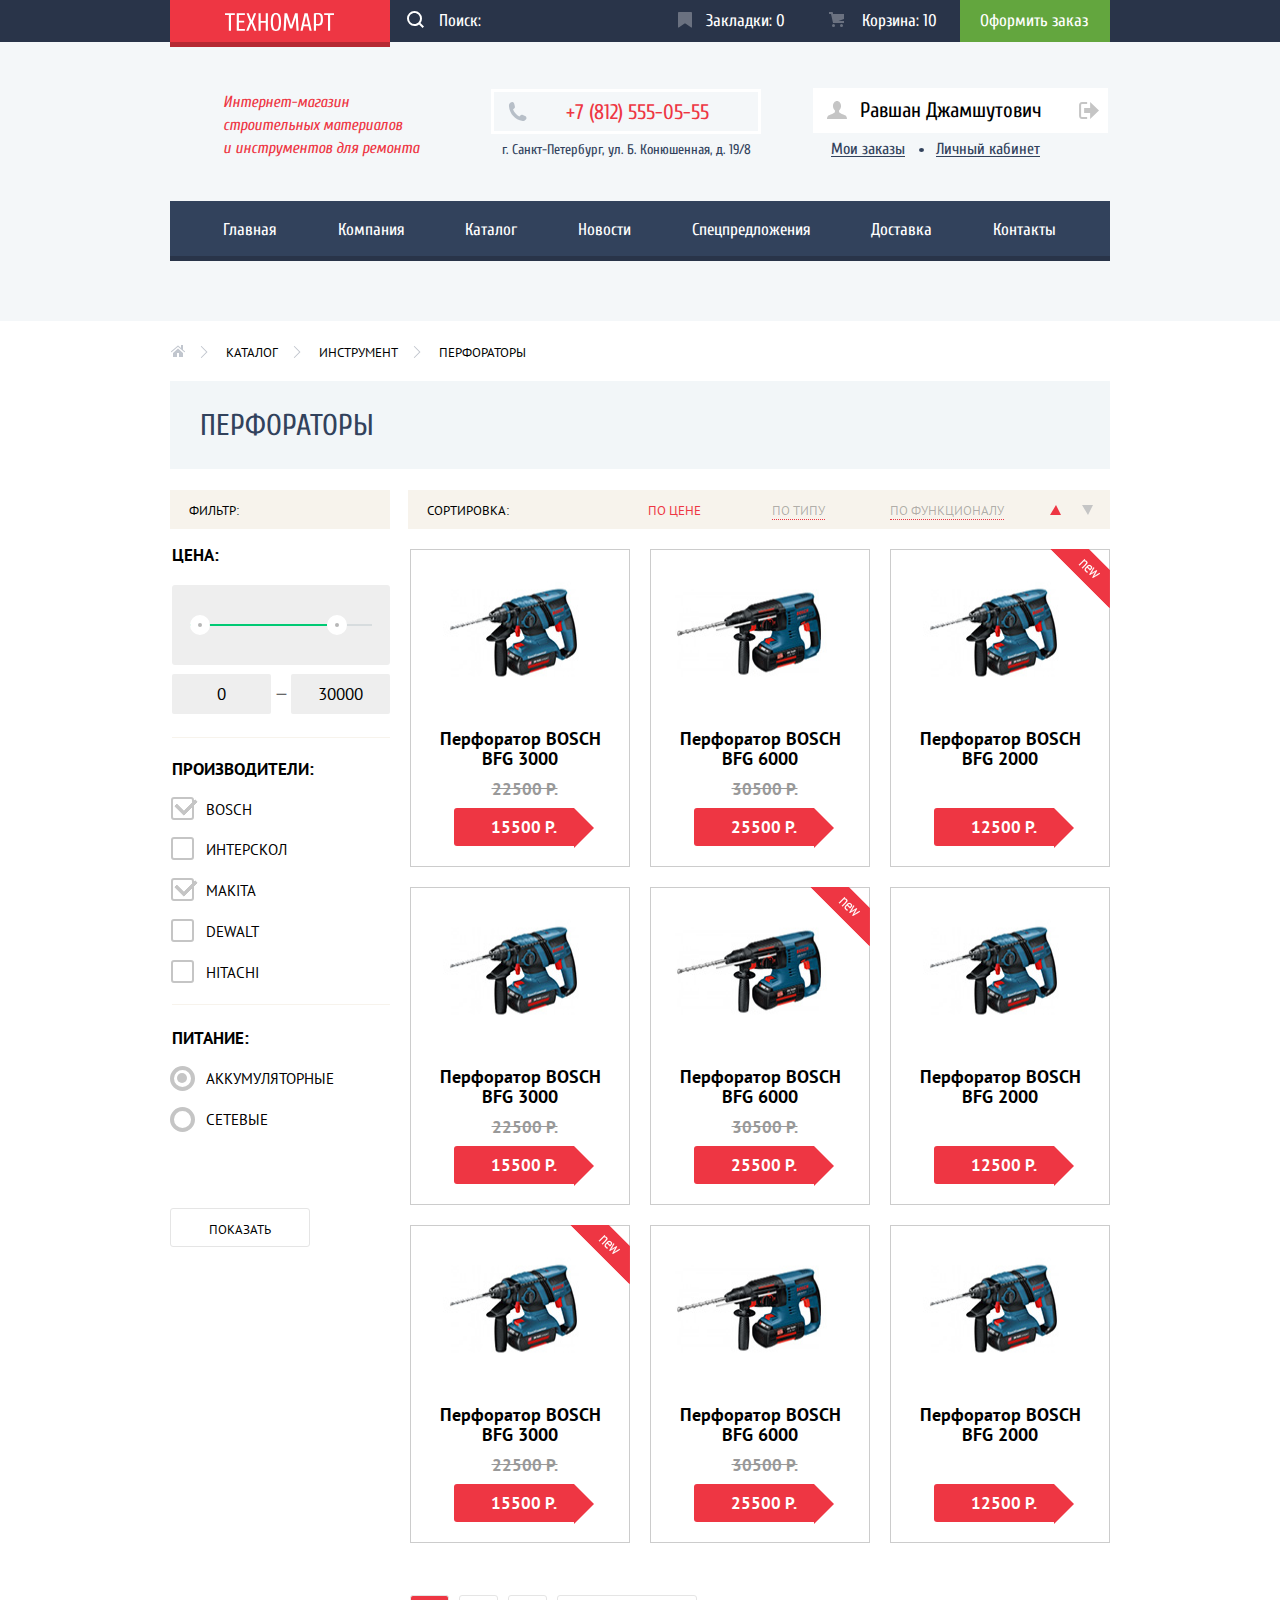
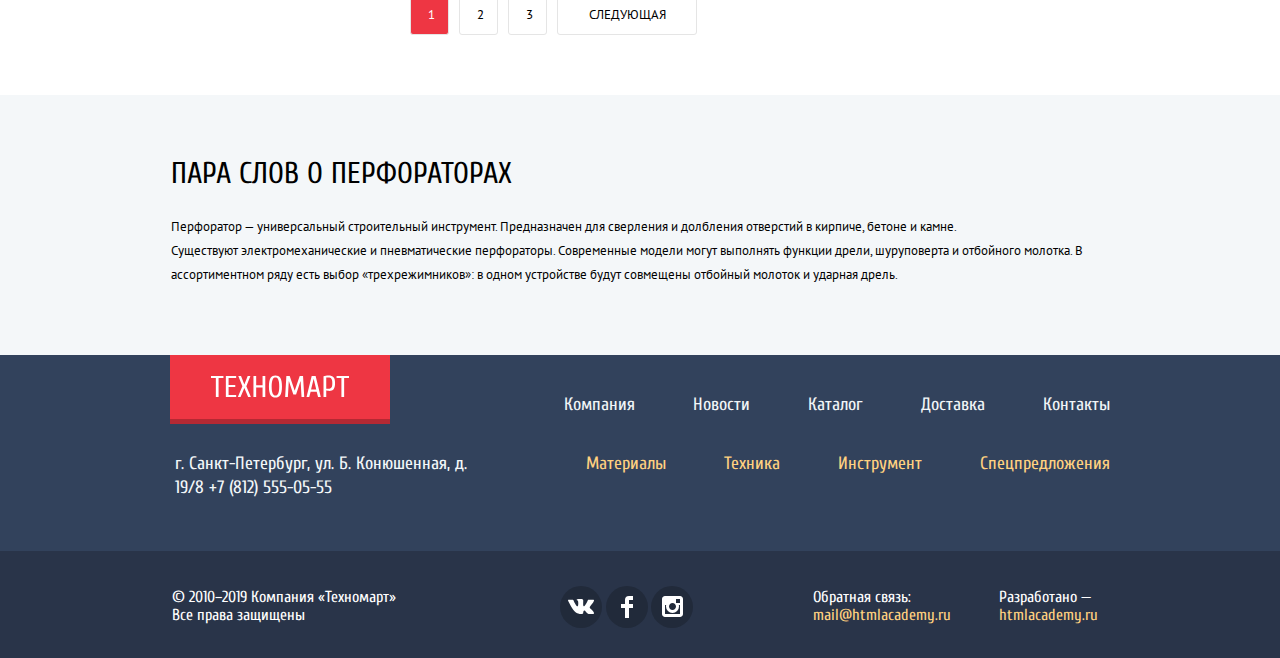
==== catalog.html @ 4feb2966 "завершает стилизацию страниц" ====
<!DOCTYPE html>
<html lang="ru">
  <head>
    <meta charset="utf-8">
    <title>HTML Academy: Техномарт</title>
    <link href="https://fonts.googleapis.com/css?family=Cuprum:400,400i,700|PT+Sans:400,700&display=swap&subset=cyrillic" rel="stylesheet">
    <link rel="stylesheet" href="css/normalize.css">
    <link rel="stylesheet" href="css/style.css">
  </head>
  <body class="inner-page">
      <header class="main-header">

        <div class="navigation">
          <div class="main-with-logo">
            <div class="container">
              <a class="main-header-logo" href="index.html">
                <img src="img/logo-technomart.svg"
                  class="logo" width="109" height="18" alt="Логотип Интернет-магазина «Техномарт»">
              </a>

              <div class="main-user">
                <input class="main-search" type="text" name="search" placeholder="Поиск:">
                <a class="bookmarks" href="#">Закладки: <span>0</span></a>
                <a class="cart" href="#">Корзина: <span>10</span></a>
                <a class="order" href="#">Оформить заказ</a>
              </div>
            </div>
          </div>

          <div class="container">
            <div class="user-navigation">
              <h1 class="info">Интернет-магазин строительных материалов<br> и инструментов для ремонта</h1>

              <div class="contact-wapper">
                <p class="tel">+7 (812) 555-05-55</p>
                <p class="our-address">г. Санкт-Петербург, ул. Б. Конюшенная, д. 19/8</p>
              </div>

              <div class="navigation-contaner">
                <a class="name-user" href="#">Равшан Джамшутович</a>
                <a class="login-out" href="#"><span class="visually-hidden">Выход</span></a>
                <ul class="inner-user-navigation">
                  <li><a class="my-orders-link" href="#">Мои заказы</a></li>
                  <li><a class="personal-data-link" href="#">Личный кабинет</a></li>
                </ul>
              </div>
            </div>
          </div>

          <div class="container">
            <nav class="main-navigation">
              <ul class="site-navigation">
                <li><a href="index.html">Главная</a></li>
                <li><a href="#">Компания</a></li>
                <li><a href="catalog.html">Каталог</a></li>
                <li><a href="#">Новости</a></li>
                <li><a href="#">Спецпредложения</a></li>
                <li><a href="#">Доставка</a></li>
                <li><a href="#">Контакты</a></li>
              </ul>
            </nav>
          </div>
        </div>

      </header>

      <main class="inner-main-container">

        <div class="container">
          <ul class="breadcrumbs">
            <li>
              <a href="index.html">
                <span class="visually-hidden">Главная</span>
                <svg xmlns="http://www.w3.org/2000/svg" width="15" height="12" viewBox="0 0 15 12">
                  <g fill="#C1C6CE">
                      <path d="M3 8v4h4V8h2v4h4V8L8 3.516z"/>
                      <path d="M14.831 6.365L13 4.751V0h-2v2.987L8.332.635c-.02-.017-.043-.023-.064-.037a.465.465 0 0 0-.08-.047.551.551 0 0 0-.095-.024C8.062.521 8.032.515 8 .515c-.031 0-.061.006-.092.012a.46.46 0 0 0-.095.025c-.028.011-.053.029-.08.046-.021.014-.045.02-.064.037l-6.498 5.73a.501.501 0 0 0 .33.875.497.497 0 0 0 .331-.125L8 1.677l6.169 5.438a.501.501 0 0 0 .662-.75z"/>
                  </g>
                </svg>
              </a>
            </li>
            <li><a href="catalog.html">Каталог</a></li>
            <li><a href="#">Инструмент</a></li>
            <li class="punchers">Перфораторы</li>
          </ul>
        </div>

        <div class="container">
          <div class="title-wapper">
            <h2 class="popular-title">Перфораторы</h2>
          </div>
        </div>

        <div class="container">
          <div class="headline">
            <div class="headline-filter">
              <p>Фильтр:</p>
            </div>
            <div class="headline-sort">
              <p>Сортировка:</p>
              <ul class="sort-list">
                <li><a class="sort-list--link link--active" href="#">По цене</a></li>
                <li><a class="sort-list--link" href="#">По типу</a></li>
                <li><a class="sort-list--link" href="#">По функционалу</a></li>
                <li>
                  <a class="arrow" href="#">
                    <span class="visually-hidden">min</span>
                    <svg width='11' height='10' fill="#ee3643">
                      <polygon points="0,10 6,0 11,10" />
                    </svg>
                  </a>
                </li>
                <li>
                  <a class="arrow" href="#">
                    <span class="visually-hidden">max</span>
                    <svg width='11' height='10' fill="#c5c5c5">
                        <polygon points="11,0 6,10 0,0" />
                    </svg>
                  </a>
                </li>
              </ul>
            </div>
          </div>
        </div>

        <div class="container">

          <div class="catalog-columns">
            <section class="filters">
              <h2 class="visually-hidden">Фильтр товаров</h2>

              <form class="filter" method="get" action="http://echo.htmlacademy.ru">

                <fieldset>
                  <legend>Цена:</legend>

                    <div class="filter-range-wrapper">
                      <div class="filter-range">
                        <div class="filter-range-scale">
                          <div class="filter-range-bar"></div>
                        </div>
                        <button class="filter-range-handle min"></button>
                        <button class="filter-range-handle max"></button>
                      </div>
                    </div>

                    <div class="filter-interval">
                      <input type="text" name="min-interval" value="0">
                      <span>—</span>
                      <input type="text" name="max-interval" value="30000">
                    </div>

                </fieldset>

                <fieldset class="filter-brands">
                  <legend>Производители:</legend>
                  <ul>
                    <li class="filter-option">
                      <input class="visually-hidden filter-input filter-input-checkbox"
                     type="checkbox" name="producedBy" value="bosch" id="filter-bosh" checked>
                    <label for="filter-bosh">Bosch</label>
                  </li>
                  <li class="filter-option">
                    <input class="visually-hidden filter-input filter-input-checkbox"
                     type="checkbox" name="interskol" id="filter-interskol">
                    <label for="filter-interskol">Интерскол</label>
                  </li>
                  <li class="filter-option">
                    <input class="visually-hidden filter-input filter-input-checkbox"
                     type="checkbox" name="producedBy" value="makita" id="filter-makita" checked>
                    <label for="filter-makita">Makita</label>
                  </li>
                  <li class="filter-option">
                    <input class="visually-hidden filter-input filter-input-checkbox"
                     type="checkbox" name="producedBy" value="dewalt" id="filter-dewalt">
                    <label for="filter-dewalt">Dewalt</label>
                  </li>
                  <li class="filter-option">
                    <input class="visually-hidden filter-input filter-input-checkbox"
                     type="checkbox" name="producedBy" value="hitachi" id="filter-hitachi">
                    <label for="filter-hitachi">Hitachi</label>
                  </li>
                </ul>
              </fieldset>
              <fieldset class="filter-power">
                <legend>Питание:</legend>
                <ul>
                  <li class="filter-option">
                    <input class="visually-hidden filter-input filter-input-radio"
                     type="radio" name="product-group" value="battery" id="filter-battery" checked>
                    <label for="filter-battery">Аккумуляторные</label>
                  </li>
                  <li class="filter-option">
                    <input class="visually-hidden filter-input filter-input-radio"
                     type="radio" name="product-group" value="network" id="filter-network">
                    <label for="filter-network">Сетевые</label>
                  </li>
                </ul>
              </fieldset>
              <button type="submit" class="filter-button button">Показать</button>
            </form>
          </section>

          <section class="catalog">
            <h2 class="visually-hidden">Список перфораторов</h2>

            <div class="catalog-items">
              <div class="catalog-item">
                <div class="actions">
                  <a href="#" class="buy">Купить</a>
                  <a href="#" class="bookmark">В закладки</a>
                </div>
                <div class="image">
                  <img width="218" height="168" src="img/drill-2.jpg" alt="Перфоратор Bosch bfg 3000">
                </div>
                <div class="title">Перфоратор BOSCH BFG 3000</div>
                <div class="discount">22500 Р.</div>
                <div class="price">15500 Р.</div>
              </div>

              <div class="catalog-item">
                <div class="actions">
                  <a href="#" class="buy">Купить</a>
                  <a href="#" class="bookmark">В закладки</a>
                </div>
                <div class="image"><img width="218" height="168" src="img/drill-4.jpg" alt="Перфоратор Bosch bfg 6000"></div>
                <div class="title">Перфоратор BOSCH BFG 6000</div>
                <div class="discount">30500 Р.</div>
                <div class="price">25500 Р.</div>
              </div>

              <div class="catalog-item">
                <div class="flag flag-new">новинка</div>
                <div class="actions">
                  <a href="#" class="buy">Купить</a>
                  <a href="#" class="bookmark">В закладки</a>
                </div>
                <div class="image"><img width="218" height="168" src="img/drill-2.jpg" alt="Перфоратор Bosch bfg 2000"></div>
                <div class="title">Перфоратор BOSCH BFG 2000</div>
                <div class="discount"></div>
                <div class="price">12500 Р.</div>
              </div>

              <div class="catalog-item">
                <div class="actions">
                  <a href="#" class="buy">Купить</a>
                  <a href="#" class="bookmark">В закладки</a>
                </div>
                <div class="image">
                  <img width="218" height="168" src="img/drill-2.jpg" alt="Перфоратор Bosch bfg 3000">
                </div>
                <div class="title">Перфоратор BOSCH BFG 3000</div>
                <div class="discount">22500 Р.</div>
                <div class="price">15500 Р.</div>
              </div>

              <div class="catalog-item">
                <div class="flag flag-new">новинка</div>
                <div class="actions">
                  <a href="#" class="buy">Купить</a>
                  <a href="#" class="bookmark">В закладки</a>
                </div>
                <div class="image"><img width="218" height="168" src="img/drill-4.jpg" alt="Перфоратор Bosch bfg 6000"></div>
                <div class="title">Перфоратор BOSCH BFG 6000</div>
                <div class="discount">30500 Р.</div>
                <div class="price">25500 Р.</div>
              </div>

              <div class="catalog-item">
                <div class="actions">
                  <a href="#" class="buy">Купить</a>
                  <a href="#" class="bookmark">В закладки</a>
                </div>
                <div class="image"><img width="218" height="168" src="img/drill-2.jpg" alt="Перфоратор Bosch bfg 2000"></div>
                <div class="title">Перфоратор BOSCH BFG 2000</div>
                <div class="discount"></div>
                <div class="price">12500 Р.</div>
              </div>

              <div class="catalog-item">
                <div class="flag flag-new">новинка</div>
                <div class="actions">
                  <a href="#" class="buy">Купить</a>
                  <a href="#" class="bookmark">В закладки</a>
                </div>
                <div class="image">
                  <img width="218" height="168" src="img/drill-2.jpg" alt="Перфоратор Bosch bfg 3000">
                </div>
                <div class="title">Перфоратор BOSCH BFG 3000</div>
                <div class="discount">22500 Р.</div>
                <div class="price">15500 Р.</div>
              </div>

              <div class="catalog-item">
                <div class="actions">
                  <a href="#" class="buy">Купить</a>
                  <a href="#" class="bookmark">В закладки</a>
                </div>
                <div class="image"><img width="218" height="168" src="img/drill-4.jpg" alt="Перфоратор Bosch bfg 6000"></div>
                <div class="title">Перфоратор BOSCH BFG 6000</div>
                <div class="discount">30500 Р.</div>
                <div class="price">25500 Р.</div>
              </div>

              <div class="catalog-item">
                <div class="actions">
                  <a href="#" class="buy">Купить</a>
                  <a href="#" class="bookmark">В закладки</a>
                </div>
                <div class="image"><img width="218" height="168" src="img/drill-2.jpg" alt="Перфоратор Bosch bfg 2000"></div>
                <div class="title">Перфоратор BOSCH BFG 2000</div>
                <div class="discount"></div>
                <div class="price">12500 Р.</div>
              </div>
            </div>

            <ul class="pagination-list">
              <li class="pagination-item pagination-item-current"><a>1</a></li>
              <li class="pagination-item"><a href="#">2</a></li>
              <li class="pagination-item"><a href="#">3</a></li>
              <li class="pagination-item"><a href="#">Следующая</a></li>
            </ul>

          </section>
          </div>
        </div>

        <div class="tools-info">
          <div class="container">
            <h2 class="tools-title">Пара слов о перфораторах</h2>
            <p class="tools-content">Перфоратор — универсальный строительный инструмент. Предназначен для сверления и долбления отверстий в кирпиче, бетоне и камне.<br>
              Существуют электромеханические и пневматические перфораторы. Современные модели могут выполнять функции дрели, шуруповерта и отбойного молотка. В ассортиментном ряду есть выбор «трехрежимников»: в одном устройстве будут совмещены отбойный молоток и ударная дрель.</p>
          </div>
        </div>

      </main>

      <footer class="main-footer">

        <div class="footer-container">
          <div class="container">
            <div class="footer-items">
              <div class="footer-main-with-logo">
                <a class="main-footer-logo" href="index.html">
                  <img src="img/logo-technomart.svg" width="138" height="23" alt="Логотип Интернет-магазина «Техномарт»">
                </a>

                <ul class="footer-navigation" >
                  <li><a href="#">Компания</a></li>
                  <li><a href="#">Новости</a></li>
                  <li><a href="catalog.html">Каталог</a></li>
                  <li><a href="#">Доставка</a></li>
                  <li><a href="#">Контакты</a></li>
                </ul>
              </div>
              <div class="footer-item-container">
                <p class="footer-contacts">г. Санкт-Петербург, ул. Б. Конюшенная, д. 19/8 +7 (812) 555-05-55</p>

                <ul class="footer-navigation-addition">
                  <li><a href="#">Материалы</a></li>
                  <li><a href="#">Техника</a></li>
                  <li><a href="#">Инструмент</a></li>
                  <li><a href="#">Спецпредложения</a></li>
                </ul>
              </div>
            </div>
          </div>
        </div>

          <div class="main-social">
            <div class="container">
              <div class="footer-social">
                <p class="footer-social-info">© 2010–2019 Компания «Техномарт»
                    Все права защищены</p>
                <ul class="footer-social-items">
                  <li>
                    <a class="social-btn" href="https://vk.com/htmlacademy">
                      <span class="visually-hidden">Вконтакте</span>
                      <svg xmlns="http://www.w3.org/2000/svg" width="26" height="15" viewBox="0 0 26 15"><path fill="#FFF" d="M16.138 11.51c.956-.309 2.18 2.04 3.483 2.939.978.681 1.727.534 1.727.534l3.473-.05s1.815-.112.957-1.554c-.071-.12-.503-1.069-2.585-3.022-2.177-2.043-1.882-1.712.739-5.244 1.597-2.153 2.236-3.468 2.036-4.028-.192-.539-1.365-.399-1.365-.399L20.69.713c-.381.001-.704.119-.851.515-.003.004-.621 1.666-1.445 3.079-1.741 2.989-2.436 3.148-2.724 2.961-.661-.433-.494-1.737-.494-2.664 0-2.897.432-4.105-.846-4.417-.427-.104-.739-.172-1.828-.182-1.392-.021-2.574 0-3.244.329-.445.223-.786.712-.579.74.26.035.843.16 1.155.586.401.552.389 1.789.389 1.789s.229 3.411-.54 3.834c-.528.29-1.25-.302-2.803-3.016-.793-1.388-1.392-2.922-1.392-2.922s-.116-.285-.326-.441c-.25-.185-.6-.244-.6-.244L.848.684S.29.7.085.946c-.182.218-.015.668-.015.668s2.909 6.881 6.203 10.347c3.02 3.182 6.452 2.971 6.452 2.971h1.555s.469-.054.709-.312c.224-.24.214-.691.214-.691s-.031-2.109.935-2.419z"/></svg>
                    </a>
                  </li>
                  <li>
                    <a class="social-btn" href="https://facebook.com/htmlacademy">
                      <span class="visually-hidden">Фейсбук</span>
                      <svg xmlns="http://www.w3.org/2000/svg" width="12" height="22" viewBox="0 0 12 22"><path fill="#FFF" d="M12 4V0H8a4 4 0 0 0-4 4v4H0v4h4v10h4V12h4V8H8V4h4z"/></svg>
                    </a>
                  </li>
                  <li>
                    <a  class="social-btn" href="https://instagram.com/htmlacademy">
                      <span class="visually-hidden">Инстаграм</span>
                      <svg xmlns="http://www.w3.org/2000/svg" width="21" height="21" viewBox="0 0 21 21"><path fill="#FFF" d="M18 0H3C1.35 0 0 1.35 0 3v15c0 1.65 1.35 3 3 3h15c1.65 0 3-1.35 3-3V3c0-1.65-1.35-3-3-3zm-7.5 7c1.93 0 3.5 1.57 3.5 3.5S12.43 14 10.5 14 7 12.43 7 10.5 8.57 7 10.5 7zM18 18H3V9h1.181A6.504 6.504 0 0 0 4 10.5a6.5 6.5 0 1 0 13 0 6.45 6.45 0 0 0-.181-1.5H18v9zm0-11h-4V3h4v4z"/></svg>
                    </a>
                  </li>
                </ul>

              <div class="footer-copyright">
                <div class="copyright-colums">
                  <p>Обратная связь:</p>
                  <a class="button-social" href="mail@htmlacademy.ru">mail@htmlacademy.ru</a>
                </div>
                <div class="copyright-colums">
                  <p>Разработано —</p>
                  <a class="button-social" href="https://htmlacademy.ru">htmlacademy.ru</a>
                </div>
              </div>
            </div>
          </div>
        </div>
    </footer>

     <!--Модальное окно добавления товара в корзину-->
     <section class="modal-cart-form">
        <p class="modal-cart-text">Товар добавлен в корзину!</p>
        <a class="button-cart-left button" href="#">Оформить заказ</a>
        <a class="button-cart-right button" href="#">Продолжить покупку</a>
        <button class="modal-close" type="button">Закрыть</button>
      </section>
        <!--X-->
  </body>
</html>
---- css/style.css ----
body {
    margin: 0;
    padding: 0;

    font-family: "PT Sans", Arial, sans-serif;
    font-size: 13px;
    line-height: 24px;

    color: #000000;
  }

a {
    text-decoration: none;
  }

.visually-hidden {
  position: absolute;
  width: 1px;
  height: 1px;
  clip: rect(0, 0, 0, 0);
}

.main-header-logo {
  width: 220px;
  position: absolute;
  background-color: #ee3643;
  box-shadow: inset 0px -5px 0 0 rgba(0, 0, 0, 0.24);
}

.logo {
  object-fit: contain;
  padding-top: 13px;
  padding-bottom: 12px;
  padding-left: 55px;
  padding-right: 56px;

}

.main-header-logo:hover,
.main-header-logo:focus {
    background-color: #ca2c37;
}

.main-header-logo:active {
    background-color: #ba2732;

}


.button {
  display: block;
    font-size: 14px;
    font-weight: normal;
    line-height: 1.29;

    text-align: center;
    color: #ffffff;
    text-transform: uppercase;
    text-decoration: none;

    background-color: #ee3643;
    border-radius: 3px;
    border: none;
  }

.button:hover,
.button:focus {
    background-color: #ca2c37;
  }

.button:active {
  background-color: #ba2732;
  }

.main-header {
    background-color: #f4f7f9;
}

.main-navigation {

    font-size: 17px;
    line-height: 17px;
    color: #ffffff;


  }

.main-user {
  position: relative;
  font-family: "Cuprum";
  font-size: 17px;
  line-height: 1.06;
  color: #ffffff;
  display: flex;
  margin-right: 0;
  margin-left: auto;


}

.site-navigation,
.user {
    list-style: none;
  }

.main-search {
    width: 270px;
    border: none;
    background-color: transparent;
    font-size: 17px;
    line-height: 1.06;
    padding: 0;
    background-image: url(../img/icon-search.svg);
    background-repeat: no-repeat;
    background-position: 16px 11px;
}

.main-search:hover,
.main-search:focus {
    background-color: #212a3a;
    background-image: url(../img/icon-search-hover.svg);
}

.main-search:active {
    background-color: #ffffff;
    background-image: url(../img/icon-search-active.svg);
}

.main-search::placeholder {
  padding: 11px 40px;
  padding-left: 48px;
  line-height: 1.06;
  color: #ffffff;
}

.main-search:active::placeholder {
  color: #000000;
}

.site-navigation a
 {
    font-family: "Cuprum";
    font-size: 17px;
    font-weight: normal;
    color: #ffffff;
    padding: 20px 30px;


  }

.main-user a {

    padding-top: 12px;
    padding-bottom: 12px;
    font-family: "Cuprum";
    font-size: 17px;
    font-weight: normal;
    line-height: 1.06;
    color: #ffffff;

}



.user a {
    color: #000000;
}

.site-navigation a:hover,
.site-navigation a:focus {

  background-color: #1d2739;
}

.user a:hover,
.user a:focus {
    color: #ee3643;

}

.user a:hover path,
.user a:focus path{
  fill: #32425C;
}

.user a:active {
    opacity: 0.3;
    color: #000000;
}

.user a:active path {
  fill: #000000;
}

.main-user a:hover,
.main-user a:focus {
   background-color: #212a3a;
   border: none;


}
.main-user a:active {
    background-color: #161d29;
    color: rgba(255, 255, 255, 0.6);
}

.site-navigation a:active,
.main-user a:active {
    color: rgba(255, 255, 255, 0.5);
    background-color: #1d2739;


}

.bookmarks {
  position: relative;
  padding-left: 45px;
  padding-right: 24px;
}

.bookmarks::before {
  content: url("../img/icon-bookmark.svg");
  position: absolute;
  opacity: 0.3;
  left: 17px;
}

.bookmarks:hover::before {
  opacity: 1;
}

.bookmarks:active::before {
  opacity: 0.6;
}


.cart {
    position: relative;
    padding-left: 53px;
    padding-right: 23px;
    padding-top: 10px;
    padding-bottom: 12px;
}

.cart::before {
  content: url("../img/cart-icon.svg");
  position: absolute;
  opacity: 0.3;
  left: 20px;
}

.cart:hover::before {
  opacity: 1;
}

.cart:active::before {
  opacity: 0.6;
}

.order {
    padding-left: 20px;
    padding-right: 22px;
    background-color: #63a63e;
    padding-top: 10px;
    padding-bottom: 12px;

}

a.order:hover,
a.order:focus {
    background-color: #5fbb2d;
}

a.order:active {
    background-color: #518534;
    opacity: 0.5;
}

.tel {
  position: relative;
  font-size: 21px;
  font-weight: normal;
  font-style: normal;
  font-stretch: normal;
  line-height: 1;
  letter-spacing: normal;

  color: #ee3643;
  border: solid 3px #ffffff;
  margin-top: 7px;
  margin-bottom: 0;

  padding: 10px 15px 8px 38px;

}

.tel::before {
  content: url("../img/icon-phone.svg");
  position: absolute;
  left: 14px;
}

.our-address {
  color: #32425c;
  margin-top: 4px;
  margin-bottom: 13px;
  font-size: 14px;
  font-weight: normal;
  font-style: normal;
  font-stretch: normal;
  line-height: 1.71;
  letter-spacing: normal;
  text-align: center;

}

.info {
    width: 200px;
    font-size: 16px;
    line-height: 1.44;
    font-family: Cuprum;
    font-weight: normal;
    font-style: italic;
    margin-top: 9px;
    margin-left: 53px;

    color: #ee3643;
}

.transport-companies-list {
    list-style: none;
    font-size: 18px;
    font-weight: normal;
    line-height: 1.11;
    padding-left: 37px;
    margin-top: 0;
}

.transport-companies-list li {
  padding-top: 21px;
  position: relative;
}

.transport-companies-list li::before {
  content: "";
  position: absolute;
  width: 22px;
  left: -36px;
  top: 29px;
  border: 1px solid #ee3643;
}

.index-columns h2 {
    font-size: 30px;
    line-height: 1;
    font-family: Cuprum;
    font-weight: normal;
    text-transform: uppercase;
    padding-left: 2px;
    margin-bottom: 15px;
}

.index-columns p {
  font-family: PT Sans, sans-serif;
  font-size: 13px;
  font-weight: normal;
  line-height: 1.85;
  font-style: normal;
  font-stretch: normal;
  letter-spacing: normal;
  padding-top: 11px;
  padding-left: 2px;
  margin-bottom: 0;
}

.contacts p {
  padding-right: 80px;
  margin-bottom: 31px;
}

.contacts-button {
  width: 300px;
  margin-top: 36px;
  margin-left: 1px;
  padding-top: 10px;
  padding-bottom: 10px;
}

.contacts-item input {
    font: inherit;

    background-color: transparent;
    border: 2px solid #dee3e4;
  }

.contacts-item input:focus {
    border-color: #ee3643;
  }

.page-title {
    font-family: Cuprum;
    font-size: 30px;
    line-height: 30px;
    color: #32425c;
    padding-left: 30px;
    padding-top: 32px;
    padding-bottom: 34px;
  }

.main-social {
    width: 100%;

    color: #ffffff;

    background-color: #293449;
}

.footer-navigation a {
    color: #f1f5f7;
    text-decoration: none;
  }

.footer-navigation a:hover,
.footer-navigation a:focus {
    text-decoration: underline;
  }

.footer-navigation a:active {
  color: rgba(241, 245, 247, 0.5);

}

.footer-navigation-addition a,
.button-social {
    color: #ffd180;
    text-decoration: none;
}


.footer-navigation-addition a:hover,
.footer-navigation-addition a:focus,
.button-social:hover,
.button-social:focus {
    text-decoration: underline;
}

.footer-navigation-addition a:active {
    color: rgba(255, 209, 128, 0.5);
}

.button-social:active {
    color: #ee3643;
    text-decoration: none;
}

.footer-social {
    text-align: center;

  }

.footer-social ul {
    list-style: none;
  }

.social-btn {
    color: #ffffff;
  }

.navigation {
    display: flex;
    flex-direction: column;
    align-items: center;

    /* Временно для сетки */
    min-height: 285px;
    background-color: transparent;
  }


.main-navigation {
    width: 100%;
    list-style: none;
    margin-bottom: 60px;

  }

.user-navigation {
    width: 100%;
    display: flex;
    justify-content:flex-start;
    flex-grow: 0;
    margin: 0;
    padding: 0;
    margin-bottom: 26px;

    list-style: none;
  }

.contact-wapper {
  width: 270px;
  display: flex;
  flex-direction: column;
  justify-content: center;
  text-align: center;
  margin-left: 68px;
}

.user {
  width: 281px;
  display: flex;
  flex-direction: row;
  padding: 0;
  justify-content: flex-end;
  margin-left: 74px;
  margin-right: 0;
}

.user li {
  font-size: 21px;
  font-weight: normal;
  font-style: normal;
  font-stretch: normal;
  line-height: 1;
  letter-spacing: normal;
  margin-right: 0;
}

.user a {
  padding: 10px 25px 11px 24px;
  background-color: #ffffff;
}

.user .login-link {
  position: relative;
  padding-left: 48px;
  margin-right: 10px;
}

.user svg {
  position: absolute;
  top: 15px;
  left: 15px;
}

.main-with-logo {
    width: 100%;
    display: flex;
    margin-bottom: 40px;
    background-color: #293449;
}

.navigation-contaner {
  margin-left: 52px;
  margin-top: 18px;
}

.name-user {
  width: 299px;
  position: relative;
  margin-top: 20px;
  padding: 10px 66px 11px 47px;
  background-color: #ffffff;

  font-family: 'Cuprum';
  font-size: 21px;
  font-weight: normal;
  line-height: 1;
  color: #000000;
}

.name-user::before {
  content: url(../img/icon-user.svg);
  position: absolute;
  top: 13px;
  left: 14px;
}

.login-out {
  position: relative;
}

.login-out::before {
  content: url(../img/icon-logout.svg);
  position: absolute;
  top: 0px;
  right: 9px;
}

.name-user:active {
  opacity: 0.3;
}

.name-user:hover::before,
.name-user:focus::before {
  content: url(../img/icon-user-hover.svg);
}

.login-out:hover::before,
.login-out:hover::before  {
  content: url(../img/icon-logout-hover.svg);
}

.name-user:active::before,
.login-out:active::before {
  opacity: 0.2;
}


.inner-user-navigation {
  display: flex;
  flex-direction: row;
  padding: 0;
  padding-left: 18px;
  margin-top: 19px;
  margin-bottom: 5px;

  list-style-type: none;
}

.inner-user-navigation li {
  position: relative;
  margin-right: 31px;
  height: 16px;
  border-bottom: 1px solid #32425c;
}

.inner-user-navigation li:hover,
.inner-user-navigation li:focus {
  border-color: #ee3643;
}

.inner-user-navigation li:active,
.inner-user-navigation a:active {
  border-color:rgba(50, 66, 92, 0.3);
  opacity: 0.3;
}

.inner-user-navigation a:hover,
.inner-user-navigation a:focus {
  color: #ee3643;
}

.inner-user-navigation li:first-child::after {
  content: "";
  position: absolute;
  width: 5px;
  height: 4px;
  top: 8px;
  right: -19px;
  border-radius: 50%;
  background-color: #32425C;
}

.inner-user-navigation a {
  font-family: 'Cuprum';

  font-size: 16px;
  font-weight: normal;
  line-height: 1.13;
  text-align: left;
  color: #32425c;

}

.site-navigation {
    display: flex;
    justify-content: space-between;
    margin: 0px;
    padding: 0px;
    min-height: 60px;
    background-color: #32425c;
    padding-left: 23px;
    padding-right: 24px;
    box-shadow: inset 0px -5px 0 0 #293449;

}

.site-navigation li {
    display: flex;
}

.index-columns {
    width: 100%;
    display: flex;
    justify-content: space-between;
    margin-top: 54px;
    margin-bottom: 86px;
}

.about-us {
    width: 521px;
    font-family: "Cuprum", sans-serif;
}

.aboutus-button {
  width: 220px;
  padding-top: 10px;
  padding-bottom: 10px;
  margin-top: 37px;
  margin-left: 1px;
  margin-right: 40px;
}

.contacts {
    width: 300px;
    font-family: "Cuprum", sans-serif;
}

.main-container {
  margin-top: 59px;
}

.main-footer {
    display:flex;
    flex-direction: column;
}


.footer-container {
    width: 100%;
    background-color: #32425c;
 }

 .footer-items {
   width: 100%;
   font-family: "Cuprum", sans-serif;
   font-size: 18px;
   line-height: 1.33;
   margin-bottom: 33px;
 }

.main-footer-logo {
  width: 220px;
  text-align: center;
  padding-bottom: 19px;
  padding-top: 20px;

  box-shadow: inset 0px -5px 0 0 rgba(0, 0, 0, 0.24);
  background-color: #ee3643;

 }

 .footer-navigation, .footer-navigation-addition {
    display: flex;
    flex-direction: row;
    justify-content: space-between;
    padding-left: 0;
    margin: 0;

    list-style: none;
}

.footer-navigation {
  width: 546px;
  padding-top: 38px;
}

.footer-navigation-addition {
  width: 524px;
  padding-top: 28px;
}

 .footer-main-with-logo {
   display: flex;
   justify-content: space-between;
 }

 .footer-item-container {
    display: flex;
    justify-content: space-between;
 }

 .footer-contacts {
   width: 325px;
   padding-left: 5px;
   padding-top: 10px;
   color: #f3f7f9;
 }

.footer-social {
    width: 100%;
    display: flex;
    justify-content: flex-start;

    font-size: 16px;
    font-weight: normal;
    line-height: 1.13;
    text-align: left;

    margin-top: 21px;
    margin-bottom: 18px;
 }

 .footer-social-info {
   width: 230px;
   margin-left: 2px;
 }

.footer-social-items {
  width: 133px;

  display: flex;
  flex-wrap: wrap;
  justify-content: space-between;
  margin: 0 auto;
  margin-top: 14px;
  margin-right: 120px;
  margin-left: 158px;
  padding: 0;

  list-style: none;
}

.social-btn {
  display: flex;
  align-items: center;
  justify-content: center;
  width: 42px;
  height: 42px;
  border-radius: 50%;
  background-color: #212a3a;
}

.social-btn:hover,
.social-btn:focus,
.social-btn:active {
  background-color: #ee3643;
}


.footer-copyright {
    width: 285px;
    display: flex;
    justify-content: space-between;
}

.footer-copyright p {
  margin-bottom: 0;
}

.container {
  width: 940px;
  margin: 0 auto;
  padding: 0;
  font-family: "Cuprum";
  font-size: 17px;
  line-height: 1.06;

    display: flex;
  }

.page-title {
    margin-bottom: 20px;
  }

  .breadcrumbs {
    display: flex;
    justify-content: flex-start;
    flex-wrap: wrap;
    padding: 0;
    margin: 0;
    margin-top: 23px;
    margin-bottom: 19px;

    list-style-type: none;
  }

  .breadcrumbs li {
    position: relative;

    font-family: 'PT Sans', sans-serif;
    font-size: 13px;
    font-weight: normal;
    line-height: 1.38;
    text-transform: uppercase;

    margin-right: 41px;
    color: #000000;
  }

  .breadcrumbs li:last-child {
    margin-right: 0;
  }

  .breadcrumbs li::after {
    content: url(../img/icon-right-small.svg);

    position: absolute;
    top: 1px;
    right: -23px;

    width: 8px;
    height: 8px;
  }

  .breadcrumbs a {
    color: #000000;
  }

  .breadcrumbs li:last-child::after {
    display: none;
  }

  .title-wapper {
    width: 100%;
    background-color: #f2f6f8;
  }

.headline {
  width: 100%;
  display: flex;
  justify-content: space-between;

  font-family: 'PT Sans', sans-serif;
  font-size: 13px;
  font-weight: normal;
  line-height: 1.38;
  text-transform: uppercase;

  margin: 0;
  margin-top: 21px;
  padding: 0;
}

  .headline-filter,
  .headline-sort {
    background-color: #f7f3ec;
  }

  .headline-filter p,
  .headline-sort p,
  .sort-list {
    margin-bottom: 9px;
    margin-top: 12px;
  }

  .headline-filter p,
  .headline-sort p {
    margin-left: 19px;
  }

  .headline-sort p {
    margin-right: 139px;
  }

  .headline-filter {
    width: 220px;
  }

  .headline-sort {
    width: 700;
    display: flex;
    justify-content: flex-start;
  }

  .sort-list {
    display: flex;
    justify-content: flex-start;
    flex-direction: row;

    margin-right: 17px;
    padding: 0;

    list-style-type: none;
  }

  .sort-list li:first-child  a {
    margin-right: 71px;
    color: #ee3643;
  }

  .sort-list li:nth-child(2) a {
    height: 14px;
    margin-right: 65px;
  }

  .sort-list li:nth-child(3) a {
    height: 14px;
    margin-right: 46px;
  }

  .sort-list li:nth-child(4) {
    margin-right: 21px;
  }

  .sort-list--link {
    border-bottom: 1px dotted #ee3643;
    color: rgba(0, 0, 0, 0.3);
  }

  .sort-list--link:hover,
  .sort-list--link:focus {
    color: #000000;
    border-bottom: 1px solid #ee3643;
  }

  .link--active,
  .link--active:hover,
  .link--active:focus,
  .link--active:active {
    color: #ee3643;
    border: none;
  }

  .arrow svg:hover,
  .arrow svg:focus {
    fill: #000000;
  }

  .filters {
    width: 220px;
  }

  .filter {
    margin-top: 12px;
  }

  .filter fieldset {
    padding-left: 0;
    padding-right: 0;
    padding-bottom: 23px;
    border: none;
    border-bottom: 1px solid #f7f3ec;
    margin-right: 0;
  }

  .filter legend {
  font-family: 'PT Sans';
  font-size: 17px;
  font-weight: bold;
  line-height: 1.76;
  text-transform: uppercase;
  }

.filter .filter-brands {
  margin-top: 17px;
  padding-bottom: 0;
}

.filter-brands ul,
.filter-power ul {
  font-family: 'PT Sans', sans-serif;
  font-size: 15px;
  font-weight: normal;
  line-height: 1.33;
  text-transform: uppercase;

  list-style-type: none;
  padding: 0;
  margin: 0;
}

.filter-brands legend,
.filter-power legend {
  margin-bottom: 9px;
}

.filter-option {
  margin-bottom:21px;
  padding-left: 34px;
}

.filter-option label {
  position: relative;

  display: block;

  cursor: pointer;
  user-select: none;
}

.filter-input-checkbox + label::before {
  content: "";
  position: absolute;
  left: -35px;
  top: -3px;

  width: 19px;
  height: 19px;

  border: 2px solid #c5c5c5;
  border-radius: 3px;
}

.filter-input-checkbox:checked + label::after {
  content: "";

  position: absolute;
  top: -6px;
  left: -27px;

  width: 10px;
  height: 16px;

  border-radius: 1px;
  border-left: 4px solid #c5c5c5;
  border-bottom: 4px solid #c5c5c5;
  transform: scale(-1, 1) rotate(-45deg);

}

.filter-input:hover + label,
.filter-input:focus + label {
  color:#b5b5b5;
}

.filter-input:hover + label::before,
.filter-input:focus + label::before,
.filter-input:hover + label::after,
.filter-input:focus + label::after {
  border-color: #b5b5b5;
}

.filter-input:disabled + label {
  opacity: 0.3;
}

.filter-input:disabled + label::before,
.filter-input:disabled + label::after {
  opacity: 0.3;
}

.filter .filter-power {
  margin-top: 19px;
  border-bottom: none;
}

.filter-input-radio + label::before {
  content: "";

  position: absolute;
  top: -3px;
  left: -36px;

  width: 17px;
  height: 17px;

  border: 4px solid #c5c5c5;
  border-radius: 50%;
}

.filter-input-radio:checked + label::after {
  content: "";

  position: absolute;
  top: 4px;
  left: -29px;

  width: 10px;
  height: 10px;

  background-color: #c5c5c5;
  border-radius: 50%;
}

.filter-button {
  width: 140px;

  padding-top: 12px;
  padding-bottom: 7px;
  margin-top: 34px;
  background-color: #ffffff;
  border: solid 1px #e5e5e5;
  color: #000000;

  font-family: 'PT Sans';
  font-size: 13px;
  font-weight: normal;
  line-height: 1.38;
}

.filter-button:hover,
.filter-button:focus {
  border-color: #bdc6ca;
  background-color: #ffffff;
}

.filter-button:active {
  border-color: #ee3643;
  background-color: #ffffff;
}

  .catalog {
    width: 700px;
  }

  .catalog-columns {
    width: 100%;
    display: flex;
    justify-content: space-between;
  }

  .catalog-items {
    width: 700px;
    margin: 20px auto;
    margin-bottom: 0;
  }

  .catalog-item {
    position: relative;
    display: inline-block;
    width: 218px;
    margin-right: 20px;
    margin-bottom: 20px;

    line-height: 20px;
    font-weight: bold;
    text-align: center;

    border: 1px solid #ccc;
  }

  .catalog-item:nth-child(3n) {
    margin-right: 0;
  }

  .main-container .catalog-item:nth-child(3n) {
    margin-right: 20px;
  }

  .main-container .catalog-item:nth-child(4n) {
    margin-right: 0;
  }

  .catalog-items {
    font-size: 0;
  }

  .main-container .catalog-items {
    width: 100%;
  }

  .catalog-item {
    font-family: 'PT Sans', sans-serif;
    font-size: 18px;
    font-weight: bold;
    line-height: 1.11;
    letter-spacing: normal;
    text-align: center;
    font-style: normal;
    font-stretch: normal;
  }

  .catalog-item .flag {
    position: absolute;
    top: -1px;
    right: -1px;

    width: 60px;
    height: 60px;

    text-indent: -1000px;
    overflow: hidden;
    z-index: 20;
  }

  .catalog-item .flag-new {
    background: url("../img/new-flag.png") no-repeat 0 0;
  }


  .catalog-item .actions {
    position: absolute;
    top: 0;
    left: 0;

    width: 218px;
    height: 88px;
    padding: 40px 0;

    background-color: rgba(255,255,255,0.9);
    z-index: 10;
}

.catalog-item .actions .buy,
.catalog-item .actions .bookmark {
  display: block;
  width: 129px;
  margin: 0 auto;
  margin-bottom: 7px;
  padding: 7px 0;

  background-color: #63a63e;
  border-radius:3px;

  color: white;
  font-size: 14px;
  font-weight: normal;
  font-family: "Cuprum", sans-serif;
  line-height: 18px;
  text-decoration: none;
  text-transform: uppercase;
}

.catalog-item .actions .buy {
  width: 135px;
  box-shadow: inset 0px -3px 0 0 #367315;
  padding: 10px 0;
}

.catalog-item .actions .buy:hover,
.catalog-item .actions .buy:focus {
  background-color: #5fbb2d;
}

.catalog-item .actions .buy:active {
  background-color: #518534;
}

.catalog-item .actions .bookmark {
  color: #32425c;
  background: white;
  border: 3px solid #63a63e;
}

.catalog-item .actions .bookmark:hover,
.catalog-item .actions .bookmark:focus {
  border: solid 3px #32425c;
}

.catalog-item .actions .bookmark:active {
  opacity: 0.3;
}

.catalog-item .actions {
  display: none;
}

.catalog-item:hover,
.catalog-item:focus {
  box-shadow: 0px 10px 25px 0 rgba(41, 52, 73, 0.5);
}

.catalog-item:hover .actions {
  display: block;
}

.catalog-item .image {
  width: 218px;
  height: 168px;
}

.catalog-item .image img {
  max-width: 100%;
}

.catalog-item .title {
  min-height: 40px;
  padding: 0 25px 0 25px;
  margin-top: 11px;
  margin-bottom: 11px;
}

.catalog-item .discount {
  font-size: 17px;
  line-height: 1.06;
  min-height: 20px;
  margin-top: 8px;
  margin-bottom: 5px;
  margin-left: 9px;

  color: #999;
  text-decoration: line-through;
}

.catalog-item .price {
  position: relative;
  font-size: 17px;
  line-height: 1.06;
  width: 80px;
  margin-top: 8px;
  margin-left: 43px;
  margin-bottom: 20px;
  padding: 10px 30px;

  color: white;
  background: #ee3643;
  border-radius: 3px;
}

.catalog-item .price:after {
  content: "";

  position: absolute;
  top: 0;
  right: -20px;

  width: 0;
  height: 0;

  border: 20px solid white;
  border-left-color: #ee3643;
}

  .pagination-list {
    display: flex;
    flex-wrap: wrap;

    padding: 0;
    margin: 0;
    margin-top: 32px;
    margin-bottom: 60px;

    list-style: none;
  }

  .pagination-item {
    width: 39px;
    margin-right: 10px;

  }

  .pagination-item:last-child {
    width: 140px;
    margin-right: 0;
  }

  .pagination-item a {
    display: block;
    padding: 10px 17px;
    font-family: 'PT Sans', sans-serif;
  font-size: 13px;
  font-weight: normal;
  line-height: 1.38;
  text-align: center;
  text-transform: uppercase;

    color: #000000;

    background-color: #ffffff;
    border: 1px solid #e5e5e5;
    border-radius: 3px;
  }

  .pagination-item a:hover,
  .pagination-item a:focus {
    border-color: #bdc6ca;
  }


  .pagination-item a:active {
    border-color: #ee3643;
  }

  .pagination-item-current a {
    color: #ffffff;

    background-color: #ee3643;
  }

  .pagination-item-current a:hover,
  .pagination-item-current a:focus,
  .pagination-item-current a:active {
    color: #ffffff;

    background-color: #ee3643;
  }


.modal-cart-form, .modal-map, .modal{
  display: none;
}


.filter-range-wrapper {
  margin-top: 8px;
  margin-bottom: 9px;
  padding: 39px 18px;
  border-radius: 3px;
  background-color: #eeeeee;
}

.filter-range {
  position: relative;
}

.filter-range-scale {
  height: 2px;
  background-color: #d7dcde;
}

.filter-range-bar {
  height: 2px;
  width: 75%;
  background-color: #00ca74;
}

.filter-range-handle {
  position: absolute;
  top: 50%;
  left: 0%;
  transform: translateY(-50%);
  width: 4px;
  height: 4px;
  box-sizing: content-box;
  padding: 0;
  border: 8px solid #ffffff;
  border-radius: 50%;
  background-color: #b7b7b7;
  cursor: pointer;
}

.filter-range-handle.min {
  left: 0;
}

.filter-range-handle.max {
  left: 75%;
}

.filter-interval {
  display: flex;
  flex-wrap: wrap;
  justify-content: space-between;
}

.filter-interval input {
  width: 95px;
  height: 38px;
  border-radius: 2px;
  border: none;
  font: inherit;
  color: inherit;
  text-align: center;
  background-color: #eeeeee;

  font-family: 'PT Sans', sans-serif;
  font-size: 17px;
  font-weight: normal;
  line-height: 1.06;
}

.filter-interval span {
  padding-top:11px;
  color: #444444;
}

.promo__list {
  display: flex;
  -ms-flex-wrap: wrap;
  flex-wrap: wrap;
  -webkit-box-pack: justify;
  -ms-flex-pack: justify;
  justify-content: space-between;
  margin: 0;
  padding: 0;
  list-style: none;
  width: 1100px;
  margin-bottom: 53px;
}

.promo__item {
  width: 256px;
  height: 83px;
  padding: 20px 22px;

}

.promo__item:not(:nth-child(-n+3)) {
  margin-top: 20px;
}

.slider {
  position: relative;
  width: 620px;
  height: 266px;
  padding: 0;
  background-color: #b7babb;
}

.promo__item:not(:nth-child(-n+3)) {
  margin-top: 20px;
}

.promo__item:last-child {
  margin-top: -123px;
  margin-left: auto;
}

.promo__item-title {
  font-size: 24px;
  font-weight: bold;
  line-height: 1.25;
  margin-top: 1px;
  margin-left: 2px;
  margin-bottom: 13px;
  color: #ffffff;
}

.promo__materials {
  background-color: #ffbf47;
  position: relative;
}

.promo__materials::before {
  content: url(../img/icon-pail.svg);
  position: absolute;
  top: 31px;
  right: 42px;
}

.tag-new {
  background-image: url("../img/new-flag.png");
  background-repeat: no-repeat;
  background-position: 241px 0;
}

.promo__tools {
  background-color: #3bbce3;
  position: relative;
}

.promo__tools::before {
  content: url(../img/icon-drill.svg);
  position: absolute;
  top: 33px;
  right: 27px;
}

.promo__technics {
  background-color: #dc91d8;
  position: relative;
}

.promo__technics::before {
  content: url(../img/icon-tractor.svg);
  position: absolute;
  top: 31px;
  right: 30px;
}

.promo__sale {
  background-color: #8ed78f;
  position: relative;
}

.promo__sale::before {
  content: url(../img/icon-basket.svg);
  position: absolute;
  top: 26px;
  right: 44px;
}

.promo__shipping {
  background-color: #ffc047;
  position: relative;
}

.promo__shipping::before {
  content: url(../img/icon-car.svg);
  position: absolute;
  top: 32px;
  right: 30px;
}

.promo__link {
  width: 135px;
  height: 38px;
  display: flex;
  justify-content: center;
  align-items: center;
  background-color: rgba(0, 0, 0, 0.1);
  margin-left: 3px;
  border-radius: 4px;

}

.promo__link:hover,
.promo__link:focus {
  background-color: rgba(0, 0, 0, 0.2);
}

.promo__link:active {
  background-color: rgba(0, 0, 0, 0.3);
}

.promo__link span {
  font-size: 14px;
  font-weight: normal;
  line-height: 1.29;
  text-transform: uppercase;
  color: #ffffff;
}

.slider {
  position: relative;
}

.slider-controls {
  position: absolute;
  left: 308px;
  bottom: 44px;
  z-index: 100;

  width: 140px;
  height: 10px;

  text-align: center;
  font-size: 0;
  transform: translateX(-50%);
}

.slider-controls label {
  position: relative;

  display: inline-block;
  width: 10px;
  height: 10px;
  padding: 5px;

  border-radius: 50%;
  cursor: pointer;
}

.slider-controls label::after {
  content: "";

  position: absolute;
  top: 8px;
  left: 8px;
  z-index: 1;

  width: 10px;
  height: 10px;

  background: #ffffff;

  border-radius: 50%;
}

.slider-list {
  margin: 0;
  padding: 0;

  list-style: none;
}

.slider-item {
  display: none;
  padding: 22px 0 23px 0;
}

.slider-item:nth-child(1) {
  background-image: url(../img/slide-tools-1.png);
  background-repeat: no-repeat;
  background-position: 100% 0;
}

.slider-item:nth-child(2) {
  background-image: url(../img/slide-tools-2.png);
  background-repeat: no-repeat;
  background-position: 100% 0;
}

#product-1:checked ~ .slider-list .slider-item:nth-child(1) {
  display: block;
}

#product-2:checked ~ .slider-list .slider-item:nth-child(2) {
  display: block;
}

#product-1:checked ~ .slider-controls .slider-controls-item--1::before,
#product-2:checked ~ .slider-controls .slider-controls-item--2::before {
  content: "";

  position: absolute;
  left: 50%;
  top: 50%;
  z-index: 2;

  width: 6px;
  height: 6px;
  margin: 0;

  background-color: red;
  border-radius: 50%;
}

.slider-item h3 {
  margin: 0;
  margin-left: 26px;
  margin-bottom: 2px;
  font-size: 36px;
  line-height: 1;
  font-weight: bold;
  text-transform: uppercase;
  color: #ffffff;
}

.slider-item p {
  font-size: 18px;
  font-weight: normal;
  line-height: 1.33;
  margin: 0;
  margin-left: 26px;
  margin-bottom: 122px;
  color: #ffffff;
}

.slider-item-button {
  width: 195px;
  padding-top: 11px;
  padding-bottom: 9px;
  margin-left: 26px;
}

.slider-toggle {
  position: absolute;
  width: 580px;
  left: 27px;
  bottom: 152px;
  z-index: 100;
}

.toggle {
  position: relative;
  width: 22px;
  height: 40px;
  border: none;
  background-repeat: no-repeat;
  background-position: center;
  background-color: transparent;
}

.button-back {
  position: absolute;
  background-image: url(../img/icon-left.svg);
}

.button-next {
  position: absolute;
  background-image: url(../img/icon-right.svg);
  right: 5px;
}


.popular-wapper {
  display: flex;
  flex-direction: row;
  justify-content: space-between;
  background-color: #f9f5f0;
}

.popular-title {
  font-size: 30px;
  font-weight: normal;
  line-height: 1;
  margin-top: 30px;
  margin-bottom: 28px;
  margin-left: 30px;
  color: #32425c;
  text-transform: uppercase;
}

.popular-button {
  width: 253px;
  padding-top: 11px;
  padding-bottom: 9px;
  margin-top: 25px;
  margin-bottom: 26px;
  margin-right: 23px;
}

.brands-list-items {
  width: 100%;
  list-style-type: none;
  display: flex;
  flex-direction: row;
  justify-content: flex-start;
  flex-wrap: wrap;

  padding: 0;
  margin-top: 21px;
  margin-bottom: 65px;
}

.brands-item {
  width: 218px;
  height: 143px;
  display: flex;
  align-items: center;
  justify-content: center;
  border: solid 1px #eaeaea;
  margin-right: 20px;
  margin-bottom: 20px;
}

.brands-item:nth-child(4),
.brands-item:nth-child(8) {
  margin-right: 0;
  margin-bottom: 0;
}

.brands-item:nth-child(4) a {
  padding-bottom: 12px;
}

.brands-item:nth-child(5) a {
  padding-top: 5px;
  padding-left: 8px;
}

.brands-item:nth-child(8) a {
  padding-bottom: 5px;
  padding-left: 6px;
}

.brands-item:hover,
.brands-item:focus {
  box-shadow: 0px 10px 25px 0 rgba(41, 52, 73, 0.5);
}

.brands-item:active {
  box-shadow: 0px 4px 10px 0 rgba(41, 52, 73, 0.5);
  opacity: 0.3;
}

.service-wapper {
  width: 100%;
  background-color: #f4f7f9;
}

.service {
  margin-top: 40px;
  margin-bottom: 99px;
}

.service-info {
  padding-left: 2px;
  margin-bottom: 54px;
}

.service-title  {
  font-size: 30px;
  font-weight: normal;
  line-height: 1;
  text-transform: uppercase;
  padding-bottom: 1px;
}

.service-info p {
  font-family: 'PT Sans', sans-serif;
  font-size: 13px;
  font-weight: normal;
  line-height: 1.85;
}

.service-slider {
  display: flex;
  flex-direction: row;
  justify-content: flex-start;
}

.service-list {
  list-style-type: none;
  position: relative;
  padding: 0;
  margin: 0;
  margin-top: 14px;
}

.service-list::before {
  content: url(../img/shadow.png);
  position: absolute;
  right: 0;
  top: -40px;
}

.service-item {
  width: 217px;
  font-size: 21px;
  font-weight: bold;
  line-height: 1.43;
  color: #ffffff;

  padding-left: 23px;
  padding-top: 16px;
  padding-bottom: 16px;
  background-color: #32425c;
  box-shadow: 0px 1px 0 0 #293449, inset 0px 1px 0 0 #405069;
}

.service-item:hover,
.service-item:focus {
  background-color: #293449;
}

.service-item--active,
.service-item--active:hover,
.service-item--active:focus {
  color: #32425c;
  background-color: #ffffff;
  box-shadow: 0px 1px 0 0 #ffffff, inset 0.6px 0.8px 0 0 #ffffff;
}

.service-contents {
  list-style-type: none;
  padding: 0;
  margin: 0;
}

.service-content {
  position: relative;
  padding-left: 82px;
  padding-top: 13px;
}

.service-content h3 {
  margin: 0;
  padding-bottom: 12px;
  font-size: 36px;
  font-weight: normal;
  line-height: 1;
  color: #32425c;
  text-transform: uppercase;
}

.service-content p {
  font-family: 'PT Sans', sans-serif;
  font-size: 13px;
  font-weight: normal;
  line-height: 1.85;
}

.delivery-info {
  padding-right: 340px;
}

.delivery-content::before {
  content: url(../img/delivery.png);
  position: absolute;
  right: 0;
  top: 38px;
}

.assurance-info {
  padding-right: 240px;
}

.assurance-content::before {
  content: url(../img/guarantee.png);
  position: absolute;
  right: -8px;
  top: 18px;
}

.credit-info {
  padding-right: 300px;
  padding-bottom: 13px;
}

.credit-content::before {
  content: url(../img/credit.png);
  position: absolute;
  right: -50px;
  top: 14px;
}

.credit-button {
  width: 195x;
  padding-top: 12px;
  padding-bottom: 10px;
  margin-right: 385px;
}

.delivery-content {
  display: block;
}

.assurance-content {
  display: none;
}


.credit-content {
  display: none;
}

.tools-info .container {
  flex-direction: column;
}

.tools-info {
  width: 100%;
  background-color: #f4f7f9;
  padding-bottom: 55px;
}

.tools-title {
  font-family: Cuprum;
  font-size: 30px;
  font-weight: normal;
  line-height: 1;
  text-transform: uppercase;

  margin-top: 64px;
  margin-left: 1px;
  margin-bottom: 13px;
}

.tools-content {
  font-family: 'PT Sans';
  font-size: 13px;
  font-weight: normal;
  line-height: 1.85;

  margin-left: 1px;
}
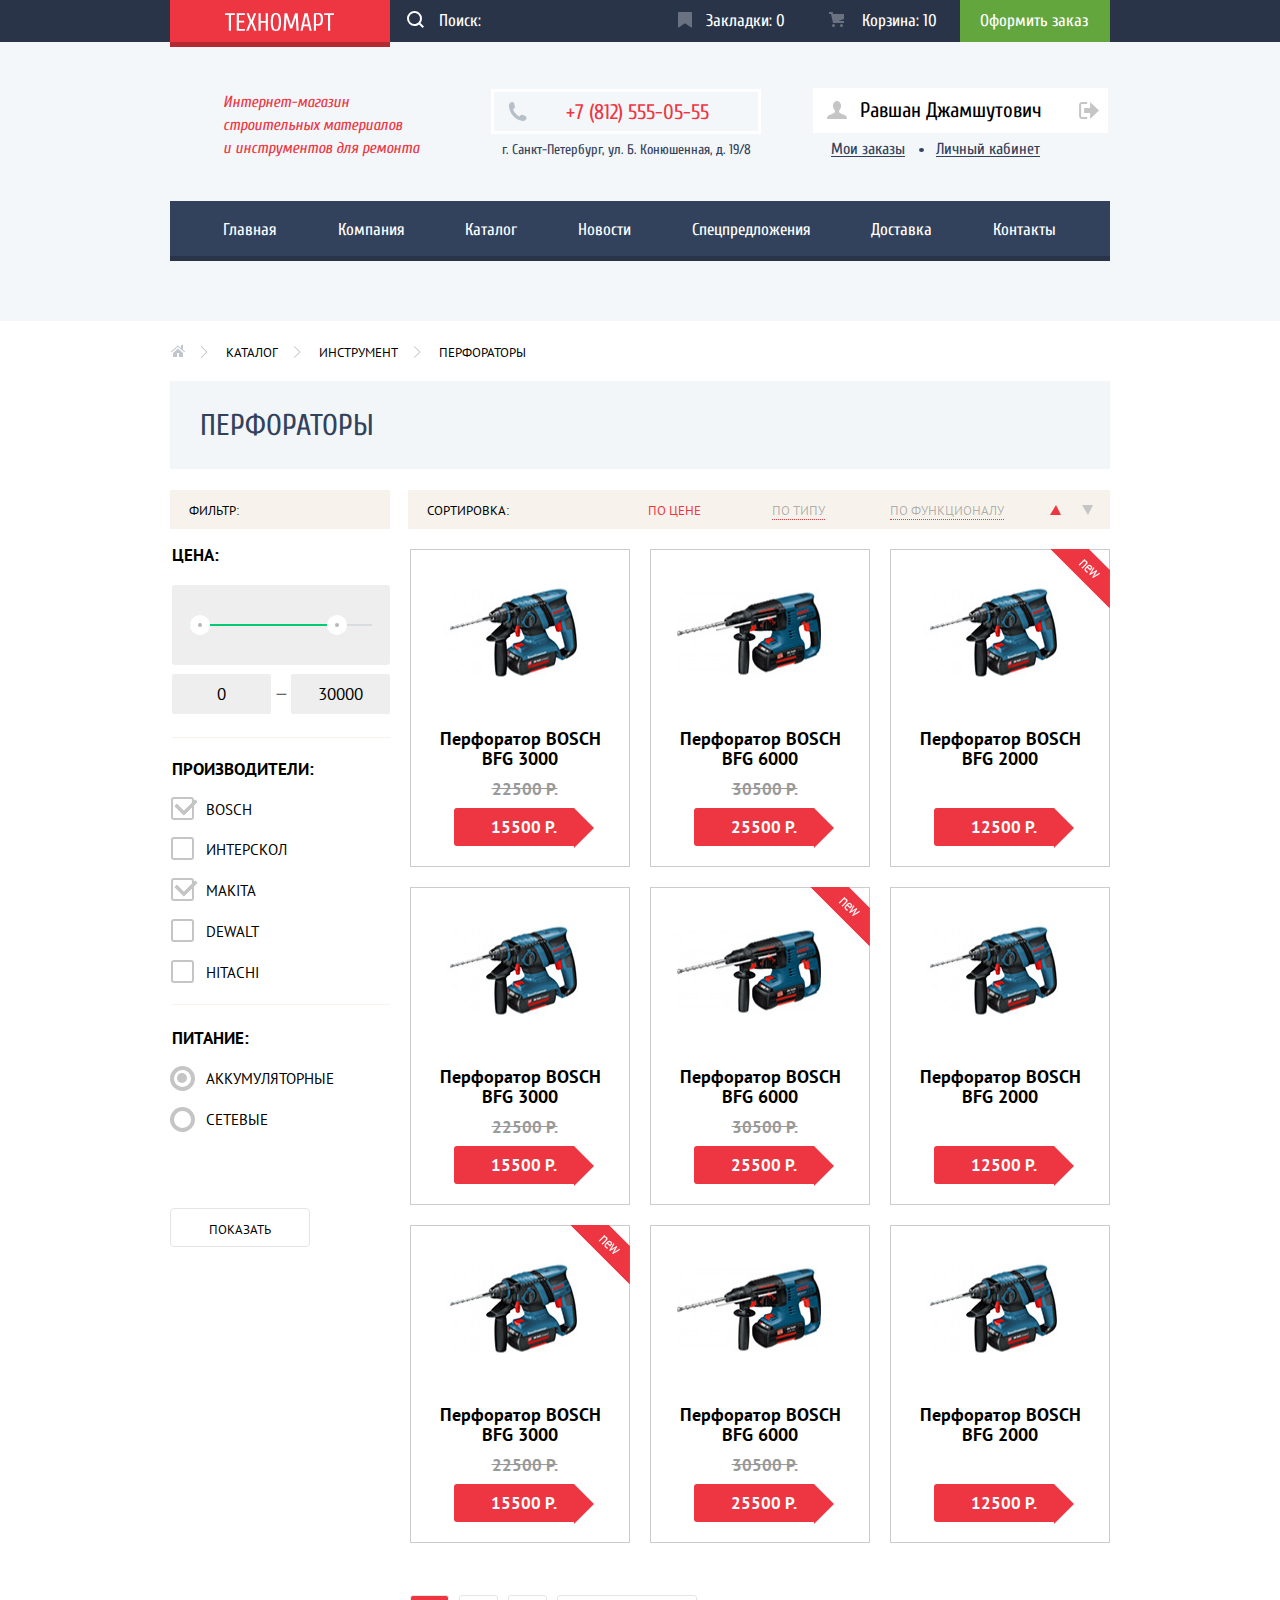
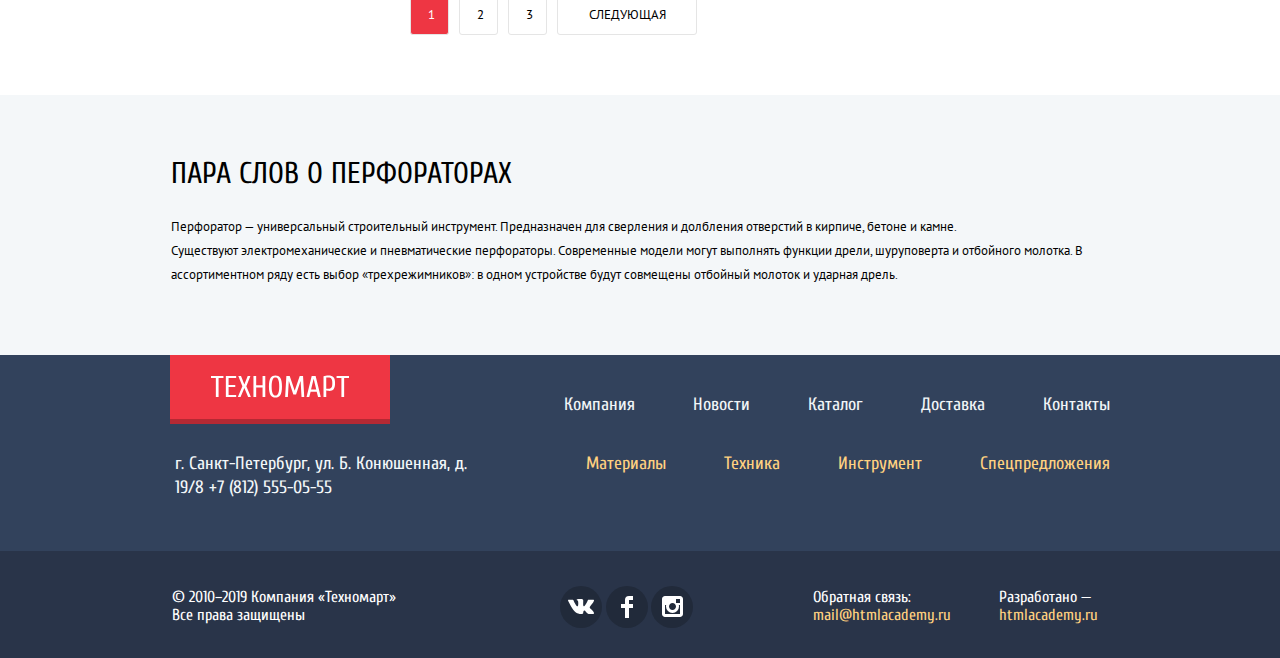
==== commit c1921e3b: "верстает и стилизует модальные окна" ====
--- a/catalog.html
+++ b/catalog.html
@@ -409,10 +409,12 @@
     </footer>
 
      <!--Модальное окно добавления товара в корзину-->
-     <section class="modal-cart-form">
+     <section class="modal modal-cart-form">
         <p class="modal-cart-text">Товар добавлен в корзину!</p>
-        <a class="button-cart-left button" href="#">Оформить заказ</a>
-        <a class="button-cart-right button" href="#">Продолжить покупку</a>
+        <div class="button-cart-wapper">
+          <a class="button-cart-left button" href="#">Оформить заказ</a>
+          <a class="button-cart-right button" href="#">Продолжить покупки</a>
+        </div>
         <button class="modal-close" type="button">Закрыть</button>
       </section>
         <!--X-->
--- a/css/style.css
+++ b/css/style.css
@@ -52,6 +52,7 @@
     font-size: 14px;
     font-weight: normal;
     line-height: 1.29;
+    font-family: 'Cuprum';
 
     text-align: center;
     color: #ffffff;
@@ -59,7 +60,7 @@
     text-decoration: none;
 
     background-color: #ee3643;
-    border-radius: 3px;
+    border-radius: 4px;
     border: none;
   }
 
@@ -1455,12 +1456,6 @@
 
     background-color: #ee3643;
   }
-
-
-.modal-cart-form, .modal-map, .modal{
-  display: none;
-}
-
 
 .filter-range-wrapper {
   margin-top: 8px;
@@ -2107,3 +2102,243 @@
 
   margin-left: 1px;
 }
+
+.modal {
+  position: fixed;
+
+  color: #000000;
+
+  background-color: #ffffff;
+  z-index: 100;
+
+}
+
+.modal-contacts {
+  display: none;
+
+  top: 20px;
+  left: 50%;
+
+  width: 460px;
+
+  margin-left: -309px;
+  padding: 47px 80px;
+  padding-bottom: 0;
+
+  border-top: 7px solid #ee3643;
+}
+
+.contacts-form {
+  margin: 0;
+}
+
+.contacts-form p {
+  margin: 0;
+  margin-bottom: 10px;
+}
+
+.contacts-form label {
+  font-family: 'Cuprum';
+  font-size: 18px;
+  font-weight: normal;
+  line-height: 1;
+
+  padding-left: 1px;
+  padding-bottom: 9px;
+}
+
+.contacts-item {
+  display: flex;
+  flex-direction: column;
+}
+
+.contacts-form-wapper {
+  display: flex;
+  flex-direction: row;
+  justify-content: space-between;
+  margin-bottom: 11px;
+}
+
+.contacts-form input[type="text"],
+.contacts-form textarea {
+  font-family: 'PT Sans';
+  font-size: 13px;
+  font-weight: normal;
+  line-height: 1.38;
+}
+
+.contacts-form input[type="text"] {
+  box-sizing: border-box;
+  width: 220px;
+  padding: 9px 14px;
+  padding-bottom: 8px;
+  padding-right: 40px;
+  border-radius: 3px;
+}
+
+.contacts-form textarea {
+  height: 98px;
+  padding-top: 10px;
+  padding-left: 14px;
+  border: 2px solid #dee3e4;
+  border-radius: 3px;
+}
+
+.contacts-form input[type="text"]:hover,
+.contacts-form input[type="text"]:focus,
+.contacts-form textarea:hover,
+.contacts-form textarea:focus {
+  border-color: #b5b5b5;
+}
+
+.contacts-form input[type="text"]:active,
+.contacts-form textarea:active {
+  border-color: #ee3643;
+}
+
+.button-wapper {
+  width: 540px;
+  margin-top: 37px;
+  margin-left: -80px;
+  padding-top: 27px;
+  padding-left: 80px;
+  padding-bottom: 30px;
+  margin-bottom: 0;
+  background-color: #f4f4f4;
+}
+
+.button-contacts {
+  width: 460px;
+  margin-top: 10px;
+  padding-top: 10px;
+  padding-bottom: 10px;
+
+}
+
+.modal-map {
+  display: none;
+
+  top: 60%;
+  left: 50%;
+
+  width: 940px;
+  height: 447px;
+  margin-top: -280px;
+  margin-left: -470px;
+
+  box-shadow: 0 0 14.7px 1.3px rgba(47, 42, 43, 0.5);
+  background-color: #565656;
+}
+
+.modal-map p {
+  margin: 0;
+}
+
+.modal-close {
+  position: absolute;
+  top: 7px;;
+  right: 7px;
+
+  width: 22px;
+  height: 22px;
+
+  font-size: 0;
+
+  background-color: transparent;
+  border: 0;
+
+  cursor: pointer;
+}
+
+.modal-close::before,
+.modal-close::after {
+  content: "";
+
+  position: absolute;
+  top: 11px;
+  left: -3px;
+
+  width: 27px;
+  height: 4px;
+
+  background-color: #ee3643;
+}
+
+.modal-close::before {
+  transform: rotate(45deg);
+}
+
+.modal-close::after {
+  transform: rotate(-45deg);
+}
+
+.modal-cart-form {
+  display: none;
+
+  top: 170px;
+  left: 50%;
+
+  width: 460px;
+
+  margin-left: -309px;
+  padding: 35px 80px;
+  padding-bottom: 0;
+
+  border-top: 7px solid #ee3643;
+  box-shadow: 0px 20px 40px 0 rgba(41, 52, 73, 0.75);
+}
+
+.modal-cart-text {
+  position: relative;
+  font-family: 'Cuprum';
+  font-size: 30px;
+  font-weight: normal;
+  line-height: 1;
+  text-align: center;
+
+  padding-left: 55px;
+  margin-bottom: 68px;
+}
+
+.modal-cart-text::before {
+  content: url(../img/modal-check.svg);
+  position: absolute;
+  left: 1px;
+  top: -17px;
+}
+
+.button-cart-wapper {
+  width: 460px;
+  display: flex;
+  flex-direction: row;
+  justify-content: space-between;
+
+  padding: 37px 80px;
+  margin-left: -80px;
+
+  background-color: #f1f1f1;
+}
+
+.button-cart-left,
+.button-cart-right {
+  width: 220px;
+  padding-top: 10px;
+  padding-bottom: 8px;
+}
+
+.button-cart-right {
+  background-color: #ffffff;
+  border: solid 1px #e5e5e5;
+  color: #000000;
+}
+
+.button-cart-right:hover,
+.button-cart-right:focus {
+  border-color: #bdc6ca;
+  background-color: #ffffff;
+}
+
+.button-cart-right:active {
+  border-color: #ee3643;
+  background-color: #ffffff;
+}
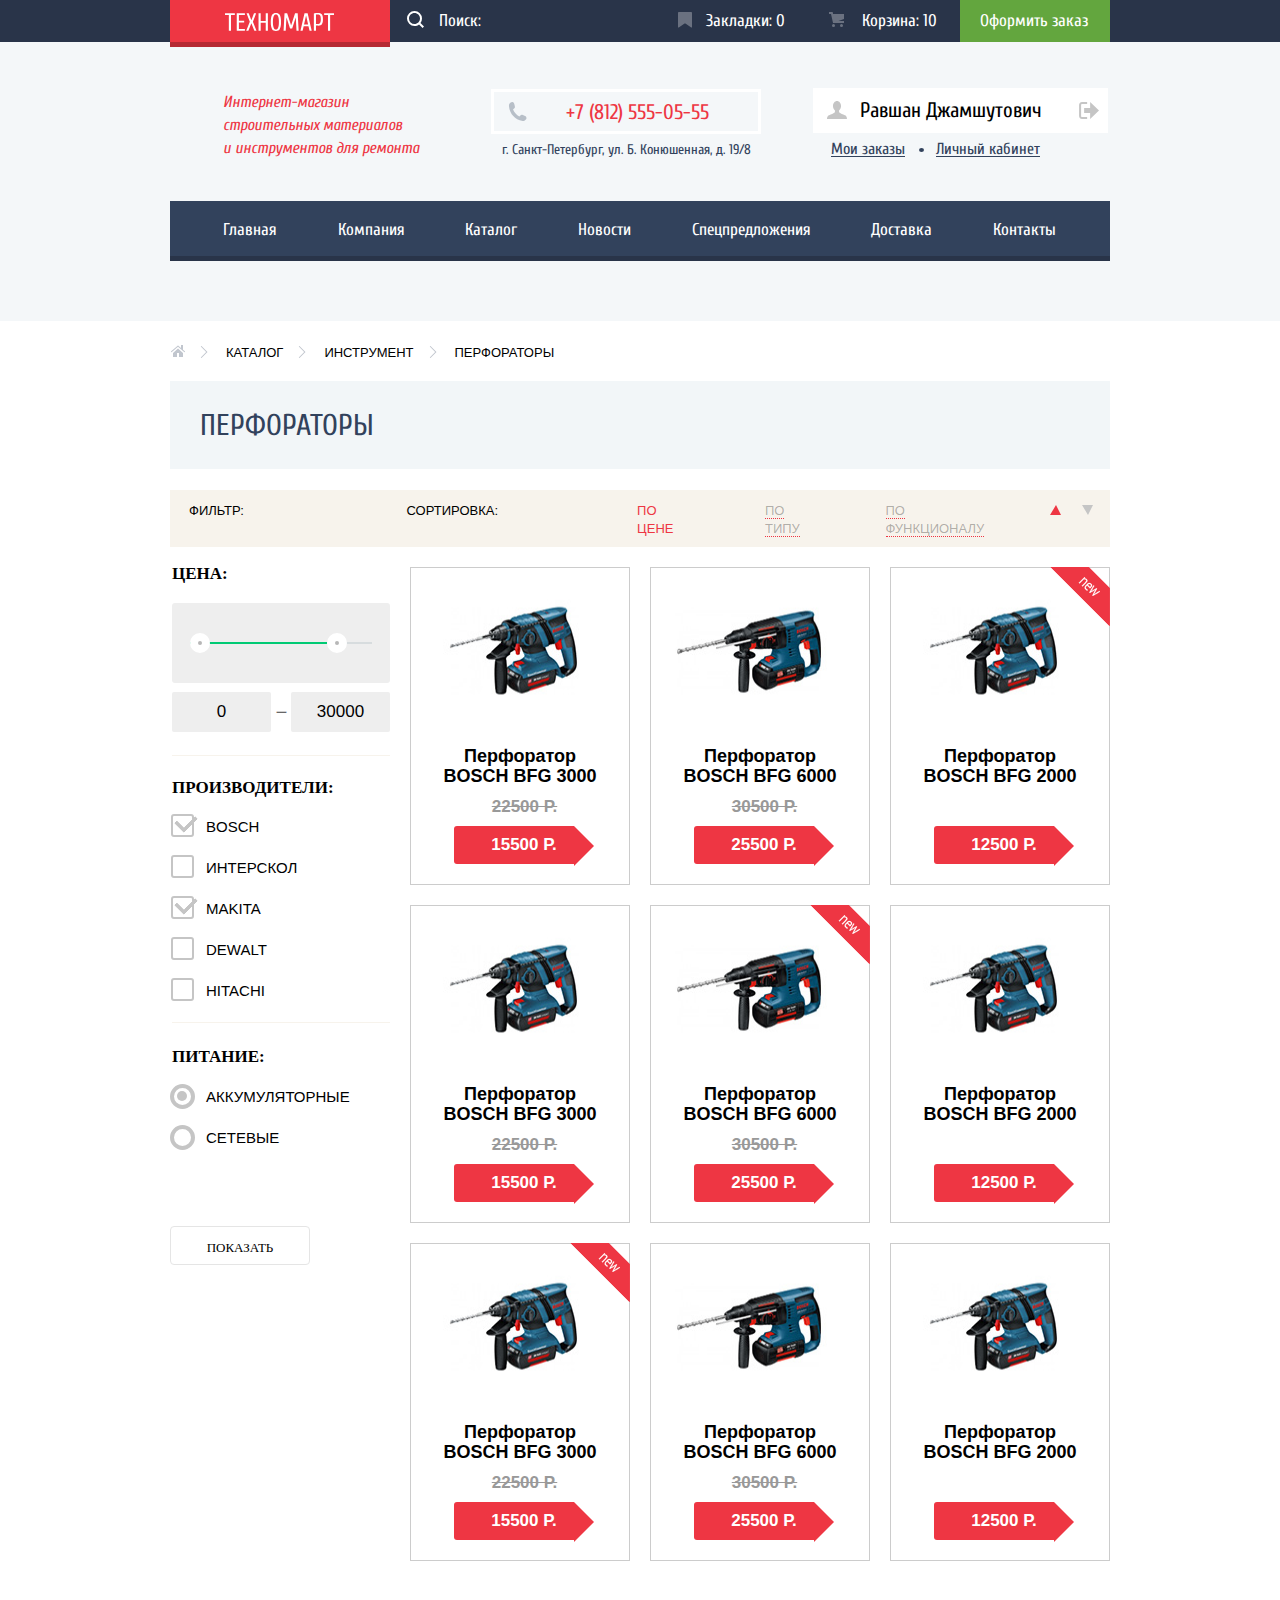
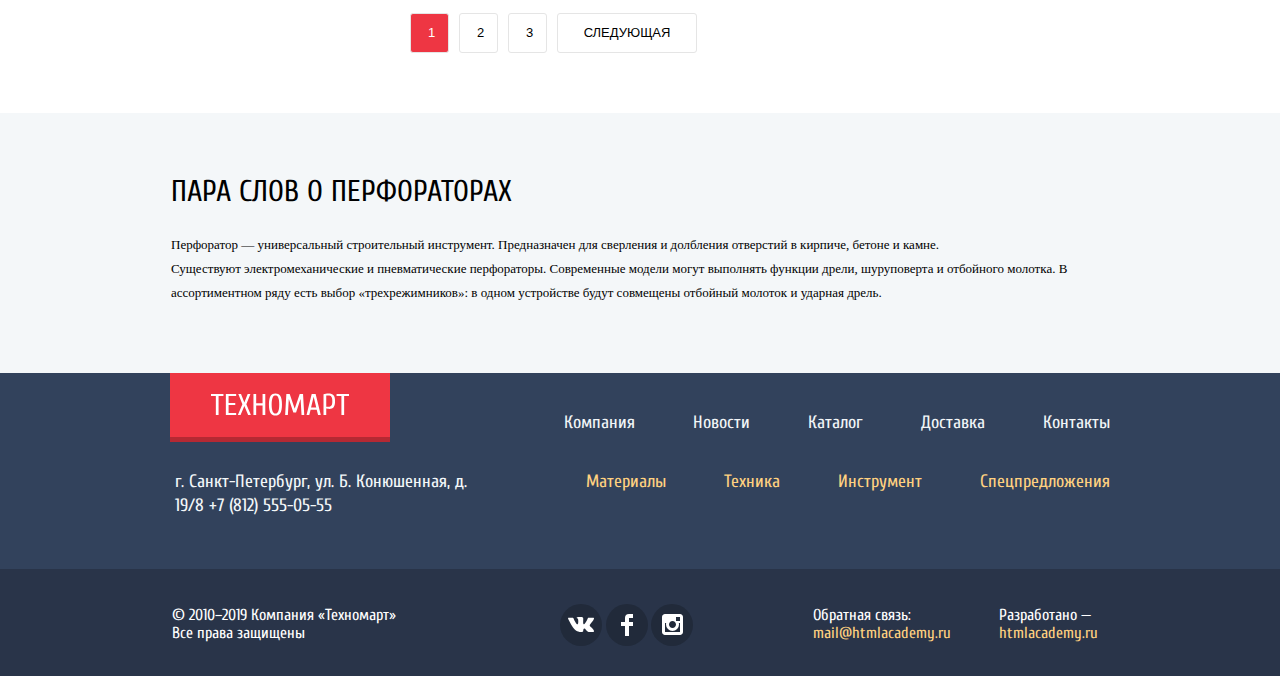
==== commit 199ef3b3: "доработка js" ====
--- a/catalog.html
+++ b/catalog.html
@@ -3,7 +3,7 @@
   <head>
     <meta charset="utf-8">
     <title>HTML Academy: Техномарт</title>
-    <link href="https://fonts.googleapis.com/css?family=Cuprum:400,400i,700|PT+Sans:400,700&display=swap&subset=cyrillic" rel="stylesheet">
+    <link href="https://fonts.googleapis.com/css?family=Cuprum:400,400i,700,PT+Sans:400,700&display=swap&subset=cyrillic" rel="stylesheet">
     <link rel="stylesheet" href="css/normalize.css">
     <link rel="stylesheet" href="css/style.css">
   </head>
@@ -418,5 +418,7 @@
         <button class="modal-close" type="button">Закрыть</button>
       </section>
         <!--X-->
+
+    <script src="js/main-menu-button.js"></script>
   </body>
 </html>
--- a/css/style.css
+++ b/css/style.css
@@ -1730,6 +1730,10 @@
   list-style: none;
 }
 
+.slider-item--show {
+  display: block;
+}
+
 .slider-item {
   display: none;
   padding: 22px 0 23px 0;
@@ -1805,7 +1809,7 @@
   width: 580px;
   left: 27px;
   bottom: 152px;
-  z-index: 100;
+  z-index: 10;
 }
 
 .toggle {
@@ -2001,6 +2005,10 @@
   padding-top: 13px;
 }
 
+.slider-item--close {
+  display: none;
+}
+
 .service-content h3 {
   margin: 0;
   padding-bottom: 12px;
@@ -2059,19 +2067,6 @@
   margin-right: 385px;
 }
 
-.delivery-content {
-  display: block;
-}
-
-.assurance-content {
-  display: none;
-}
-
-
-.credit-content {
-  display: none;
-}
-
 .tools-info .container {
   flex-direction: column;
 }
@@ -2103,7 +2098,48 @@
   margin-left: 1px;
 }
 
+@keyframes bounce {
+  0% {
+    transform: translateY(-2000px);
+  }
+
+  70% {
+    transform: translateY(30px);
+  }
+
+  90% {
+    transform: translateY(-10px);
+  }
+
+  100% {
+    transform: translateY(0);
+  }
+}
+
+@keyframes shake {
+  0%,
+  100% {
+    transform: translateX(0);
+  }
+
+  10%,
+  30%,
+  50%,
+  70%,
+  90% {
+    transform: translateX(-10px);
+  }
+
+  20%,
+  40%,
+  60%,
+  80% {
+    transform: translateX(10px);
+  }
+}
+
 .modal {
+  display: none;
   position: fixed;
 
   color: #000000;
@@ -2113,8 +2149,17 @@
 
 }
 
+.modal-show {
+  display: block;
+
+  animation: bounce 0.6s;
+}
+
+.modal-error {
+  animation: shake 0.6s;
+}
+
 .modal-contacts {
-  display: none;
 
   top: 20px;
   left: 50%;
@@ -2216,7 +2261,6 @@
 }
 
 .modal-map {
-  display: none;
 
   top: 60%;
   left: 50%;
@@ -2231,7 +2275,19 @@
 }
 
 .modal-map p {
+  position: absolute;
+  top: 0;
+  left: 0;
+  z-index: 101;
+
   margin: 0;
+}
+
+.modal-map iframe {
+  position: relative;
+  z-index: 102;
+
+  border: none;
 }
 
 .modal-close {
@@ -2248,6 +2304,7 @@
   border: 0;
 
   cursor: pointer;
+  z-index: 103;
 }
 
 .modal-close::before,
@@ -2273,7 +2330,6 @@
 }
 
 .modal-cart-form {
-  display: none;
 
   top: 170px;
   left: 50%;
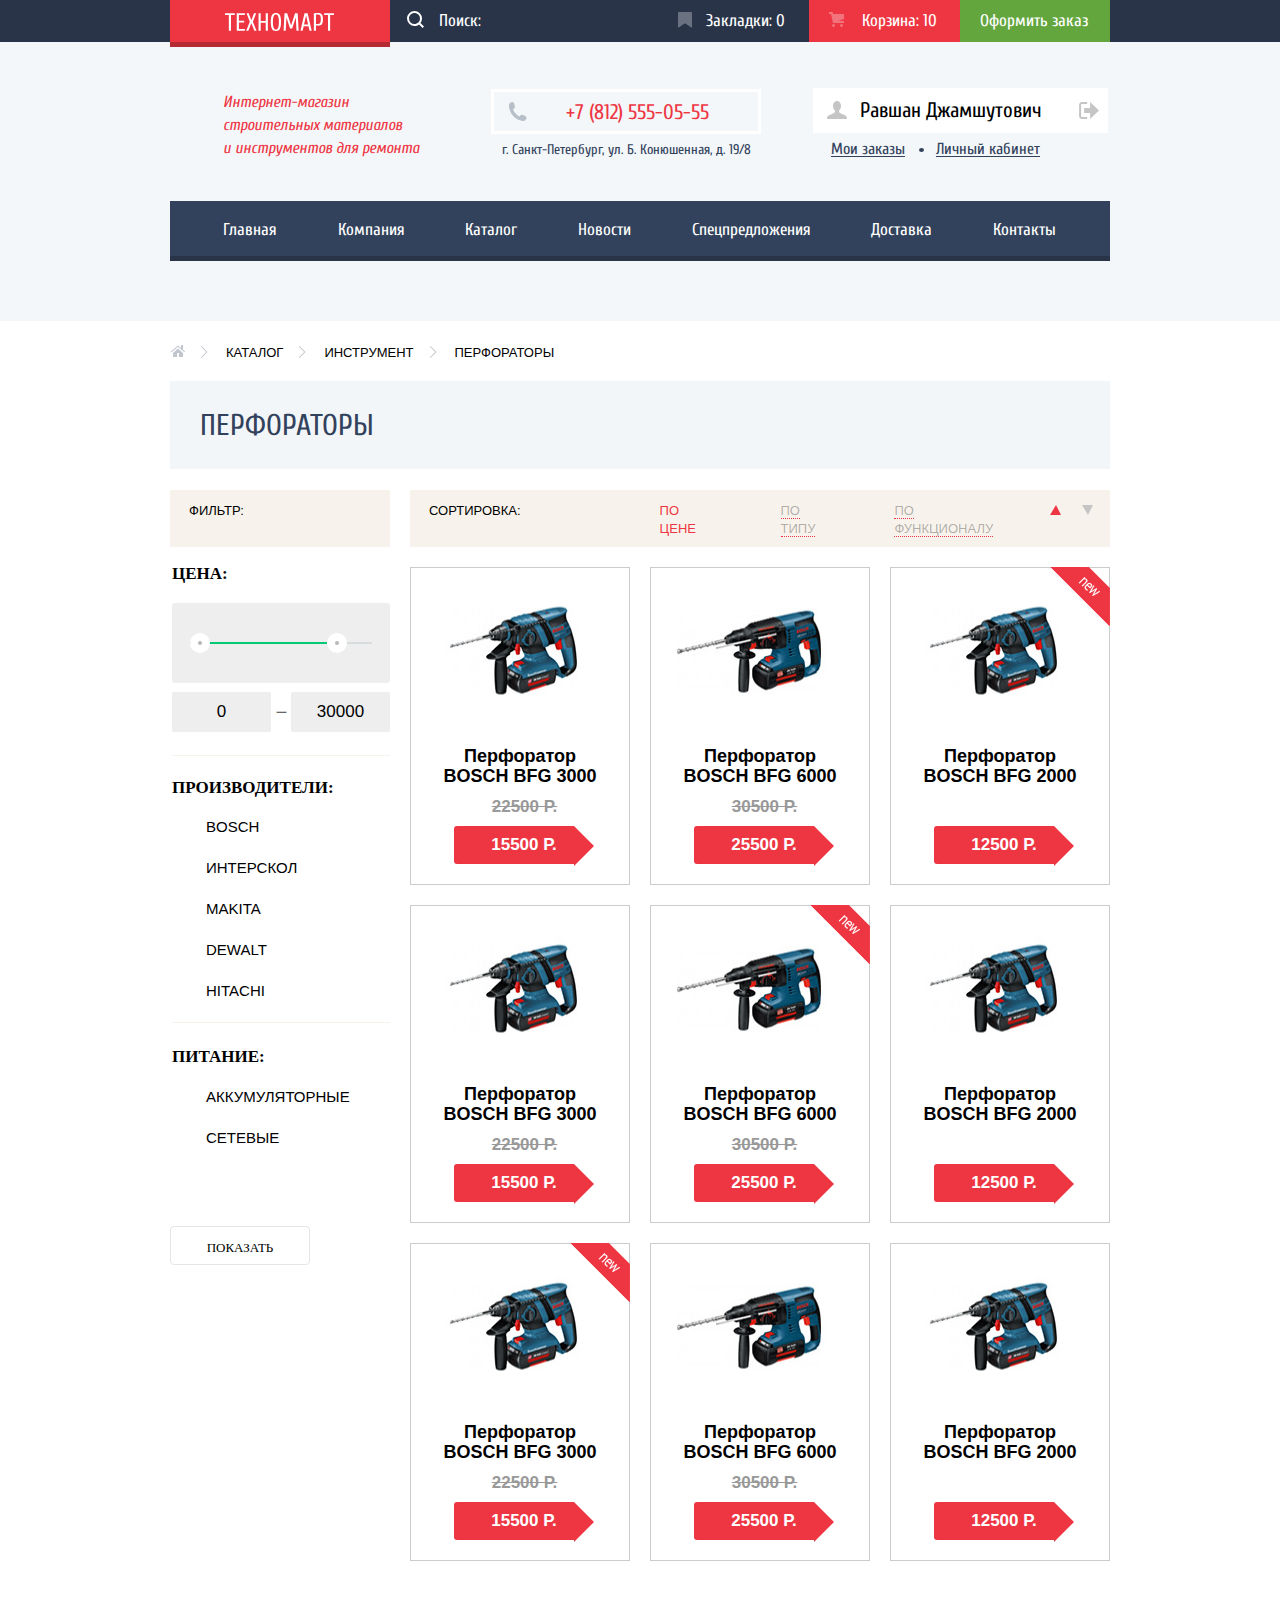
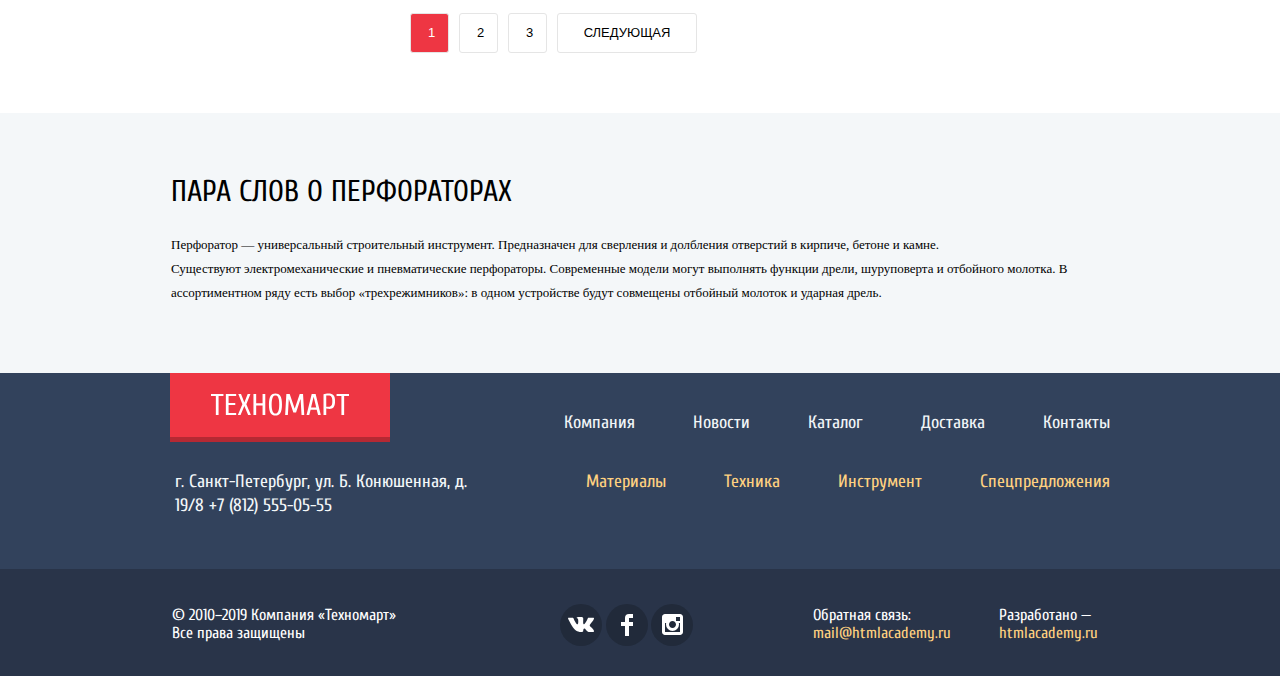
==== commit 07409add: "минификация" ====
--- a/catalog.html
+++ b/catalog.html
@@ -5,7 +5,7 @@
     <title>HTML Academy: Техномарт</title>
     <link href="https://fonts.googleapis.com/css?family=Cuprum:400,400i,700,PT+Sans:400,700&display=swap&subset=cyrillic" rel="stylesheet">
     <link rel="stylesheet" href="css/normalize.css">
-    <link rel="stylesheet" href="css/style.css">
+    <link rel="stylesheet" href="css/style.min.css">
   </head>
   <body class="inner-page">
       <header class="main-header">
@@ -419,6 +419,6 @@
       </section>
         <!--X-->
 
-    <script src="js/main-menu-button.js"></script>
+    <script src="js/script.js"></script>
   </body>
 </html>
--- a/css/style.min.css
+++ b/css/style.min.css
@@ -0,0 +1 @@
+body{margin:0;padding:0;font-family:"PT Sans",Arial,sans-serif;font-size:13px;line-height:24px;color:#000}a{text-decoration:none}.visually-hidden{position:absolute;width:1px;height:1px;clip:rect(0,0,0,0)}.main-header-logo{width:220px;position:absolute;background-color:#ee3643;-webkit-box-shadow:inset 0 -5px 0 0 rgba(0,0,0,.24);box-shadow:inset 0 -5px 0 0 rgba(0,0,0,.24)}.logo{-o-object-fit:contain;object-fit:contain;padding-top:13px;padding-bottom:12px;padding-left:55px;padding-right:56px}.main-header-logo:hover,.main-header-logo:focus{background-color:#ca2c37}.main-header-logo:active{background-color:#ba2732}.button{display:block;font-size:14px;font-weight:400;line-height:1.29;font-family:'Cuprum';text-align:center;color:#fff;text-transform:uppercase;text-decoration:none;background-color:#ee3643;border-radius:4px;border:none}.button:hover,.button:focus{background-color:#ca2c37}.button:active{background-color:#ba2732}.main-header{background-color:#f4f7f9}.main-navigation{font-size:17px;line-height:17px;color:#fff}.main-user{position:relative;font-family:"Cuprum";font-size:17px;line-height:1.06;color:#fff;display:-webkit-box;display:-ms-flexbox;display:flex;margin-right:0;margin-left:auto}.site-navigation,.user{list-style:none}.main-search{width:270px;border:none;background-color:#293449;font-size:17px;line-height:1.06;padding:0;background-image:url(../img/icon-search.svg);background-repeat:no-repeat;background-position:16px 11px}.main-search:hover{background-color:#212a3a;background-image:url(../img/icon-search-hover.svg)}.main-search:focus,.main-search:active{width:222px;padding-left:49px;background-color:#fff;background-image:url(../img/icon-search-active.svg)}.main-search::-webkit-input-placeholder{padding:11px 40px;padding-left:48px;line-height:1.06;color:#fff}.main-search:-ms-input-placeholder{padding:11px 40px;padding-left:48px;line-height:1.06;color:#fff}.main-search::-ms-input-placeholder{padding:11px 40px;padding-left:48px;line-height:1.06;color:#fff}.main-search::placeholder{padding:11px 40px;padding-left:48px;line-height:1.06;color:#fff}.main-search:active::-webkit-input-placeholder{color:#000}.main-search:active:-ms-input-placeholder{color:#000}.main-search:active::-ms-input-placeholder{color:#000}.main-search:active::placeholder{color:#000}.site-navigation a{font-family:"Cuprum";font-size:17px;font-weight:400;color:#fff;padding:20px 30px}.main-user a{padding-top:12px;padding-bottom:12px;font-family:"Cuprum";font-size:17px;font-weight:400;line-height:1.06;color:#fff}.user a{color:#000}.site-navigation a:hover,.site-navigation a:focus{background-color:#1d2739}.user a:hover,.user a:focus{color:#ee3643}.user a:hover path,.user a:focus path{fill:#32425c}.user a:active{opacity:.3;color:#000}.user a:active path{fill:#000}.main-user a:hover,.main-user a:focus{background-color:#212a3a;border:none}.main-user a:active{background-color:#161d29;color:rgba(255,255,255,.6)}.site-navigation a:active,.main-user a:active{color:rgba(255,255,255,.5);background-color:#1d2739}.bookmarks{position:relative;padding-left:45px;padding-right:24px}.bookmarks::before{content:url(../img/icon-bookmark.svg);position:absolute;opacity:.3;left:17px}.bookmarks:hover::before{opacity:1}.bookmarks:active::before{opacity:.6}.cart{position:relative;padding-left:53px;padding-right:23px;padding-top:10px;padding-bottom:12px}.cart::before{content:url(../img/cart-icon.svg);position:absolute;opacity:.3;left:20px}.cart:hover::before{opacity:1}.cart:active::before{opacity:.6}.inner-page .cart{background-color:#ee3643}.inner-page .cart:hover,.inner-page .cart:focus{background-color:#ca2c37}.inner-page .cart:active{background-color:#ba2732}.order{padding-left:20px;padding-right:22px;background-color:#63a63e;padding-top:10px;padding-bottom:12px}a .order:hover,a .order:focus{background-color:#5fbb2d}a .order:active{background-color:#518534;opacity:.5}.tel{position:relative;font-size:21px;font-weight:400;font-style:normal;font-stretch:normal;line-height:1;letter-spacing:normal;color:#ee3643;border:solid 3px #fff;margin-top:7px;margin-bottom:0;padding:10px 15px 8px 38px}.tel::before{content:url(../img/icon-phone.svg);position:absolute;left:14px}.our-address{color:#32425c;margin-top:4px;margin-bottom:13px;font-size:14px;font-weight:400;font-style:normal;font-stretch:normal;line-height:1.71;letter-spacing:normal;text-align:center}.info{width:200px;font-size:16px;line-height:1.44;font-family:Cuprum;font-weight:400;font-style:italic;margin-top:9px;margin-left:53px;color:#ee3643}.transport-companies-list{list-style:none;font-size:18px;font-weight:400;line-height:1.11;padding-left:37px;margin-top:0}.transport-companies-list li{padding-top:21px;position:relative}.transport-companies-list li::before{content:"";position:absolute;width:22px;left:-36px;top:29px;border:1px solid #ee3643}.index-columns h2{font-size:30px;line-height:1;font-family:Cuprum;font-weight:400;text-transform:uppercase;padding-left:2px;margin-bottom:15px}.index-columns p{font-family:PT Sans,sans-serif;font-size:13px;font-weight:400;line-height:1.85;font-style:normal;font-stretch:normal;letter-spacing:normal;padding-top:11px;padding-left:2px;margin-bottom:0}.contacts p{padding-right:80px;margin-bottom:31px}.contacts-button{width:300px;margin-top:36px;margin-left:1px;padding-top:10px;padding-bottom:10px}.contacts-item input{font:inherit;background-color:transparent;border:2px solid #dee3e4}.contacts-item input:focus{border-color:#ee3643}.page-title{font-family:Cuprum;font-size:30px;line-height:30px;color:#32425c;padding-left:30px;padding-top:32px;padding-bottom:34px}.main-social{width:100%;color:#fff;background-color:#293449}.footer-navigation a{color:#f1f5f7;text-decoration:none}.footer-navigation a:hover,.footer-navigation a:focus{text-decoration:underline}.footer-navigation a:active{color:rgba(241,245,247,.5)}.footer-navigation-addition a,.button-social{color:#ffd180;text-decoration:none}.footer-navigation-addition a:hover,.footer-navigation-addition a:focus,.button-social:hover,.button-social:focus{text-decoration:underline}.footer-navigation-addition a:active{color:rgba(255,209,128,.5)}.button-social:active{color:#ee3643;text-decoration:none}.footer-social{text-align:center}.footer-social ul{list-style:none}.social-btn{color:#fff}.navigation{display:-webkit-box;display:-ms-flexbox;display:flex;-webkit-box-orient:vertical;-webkit-box-direction:normal;-ms-flex-direction:column;flex-direction:column;-webkit-box-align:center;-ms-flex-align:center;align-items:center;background-color:transparent}.main-navigation{width:100%;list-style:none;margin-bottom:60px}.user-navigation{width:100%;display:-webkit-box;display:-ms-flexbox;display:flex;-webkit-box-pack:start;-ms-flex-pack:start;justify-content:flex-start;-webkit-box-flex:0;-ms-flex-positive:0;flex-grow:0;margin:0;padding:0;margin-bottom:26px;list-style:none}.contact-wapper{width:270px;display:-webkit-box;display:-ms-flexbox;display:flex;-webkit-box-orient:vertical;-webkit-box-direction:normal;-ms-flex-direction:column;flex-direction:column;-webkit-box-pack:center;-ms-flex-pack:center;justify-content:center;text-align:center;margin-left:68px}.user{width:281px;display:-webkit-box;display:-ms-flexbox;display:flex;-webkit-box-orient:horizontal;-webkit-box-direction:normal;-ms-flex-direction:row;flex-direction:row;padding:0;-webkit-box-pack:end;-ms-flex-pack:end;justify-content:flex-end;margin-left:74px;margin-right:0}.user li{font-size:21px;font-weight:400;font-style:normal;font-stretch:normal;line-height:1;letter-spacing:normal;margin-right:0}.user a{padding:10px 25px 11px 24px;background-color:#fff}.user .login-link{position:relative;padding-left:48px;margin-right:10px}.user svg{position:absolute;top:15px;left:15px}.main-with-logo{width:100%;display:-webkit-box;display:-ms-flexbox;display:flex;margin-bottom:40px;background-color:#293449}.navigation-contaner{margin-left:52px;margin-top:18px}.name-user{width:299px;position:relative;margin-top:20px;padding:10px 66px 11px 47px;background-color:#fff;font-family:'Cuprum';font-size:21px;font-weight:400;line-height:1;color:#000}.name-user::before{content:url(../img/icon-user.svg);position:absolute;top:13px;left:14px}.login-out{position:relative}.login-out::before{content:url(../img/icon-logout.svg);position:absolute;top:0;right:9px}.name-user:active{opacity:.3}.name-user:hover::before,.name-user:focus::before{content:url(../img/icon-user-hover.svg)}.login-out:hover::before,.login-out:hover::before{content:url(../img/icon-logout-hover.svg)}.name-user:active::before,.login-out:active::before{opacity:.2}.inner-user-navigation{display:-webkit-box;display:-ms-flexbox;display:flex;-webkit-box-orient:horizontal;-webkit-box-direction:normal;-ms-flex-direction:row;flex-direction:row;padding:0;padding-left:18px;margin-top:19px;margin-bottom:5px;list-style-type:none}.inner-user-navigation li{position:relative;margin-right:31px;height:16px;border-bottom:1px solid #32425c}.inner-user-navigation li:hover,.inner-user-navigation li:focus{border-color:#ee3643}.inner-user-navigation li:active,.inner-user-navigation a:active{border-color:rgba(50,66,92,.3);opacity:.3}.inner-user-navigation a:hover,.inner-user-navigation a:focus{color:#ee3643}.inner-user-navigation li:first-child::after{content:"";position:absolute;width:5px;height:4px;top:8px;right:-19px;border-radius:50%;background-color:#32425C}.inner-user-navigation a{font-family:'Cuprum';font-size:16px;font-weight:400;line-height:1.13;text-align:left;color:#32425c}.site-navigation{display:-webkit-box;display:-ms-flexbox;display:flex;-webkit-box-pack:justify;-ms-flex-pack:justify;justify-content:space-between;margin:0;padding:0;min-height:60px;background-color:#32425c;padding-left:23px;padding-right:24px;-webkit-box-shadow:inset 0 -5px 0 0 #293449;box-shadow:inset 0 -5px 0 0 #293449}.site-navigation li{display:-webkit-box;display:-ms-flexbox;display:flex}.index-columns{width:100%;display:-webkit-box;display:-ms-flexbox;display:flex;-webkit-box-pack:justify;-ms-flex-pack:justify;justify-content:space-between;margin-top:54px;margin-bottom:86px}.about-us{width:521px;font-family:"Cuprum",sans-serif}.aboutus-button{width:220px;padding-top:10px;padding-bottom:10px;margin-top:37px;margin-left:1px;margin-right:40px}.contacts{width:300px;font-family:"Cuprum",sans-serif}.main-container{margin-top:59px}.main-footer{display:-webkit-box;display:-ms-flexbox;display:flex;-webkit-box-orient:vertical;-webkit-box-direction:normal;-ms-flex-direction:column;flex-direction:column}.footer-container{width:100%;background-color:#32425c}.footer-items{width:100%;font-family:"Cuprum",sans-serif;font-size:18px;line-height:1.33;margin-bottom:33px}.main-footer-logo{width:220px;text-align:center;padding-bottom:19px;padding-top:20px;-webkit-box-shadow:inset 0 -5px 0 0 rgba(0,0,0,.24);box-shadow:inset 0 -5px 0 0 rgba(0,0,0,.24);background-color:#ee3643}.footer-navigation,.footer-navigation-addition{display:-webkit-box;display:-ms-flexbox;display:flex;-webkit-box-orient:horizontal;-webkit-box-direction:normal;-ms-flex-direction:row;flex-direction:row;-webkit-box-pack:justify;-ms-flex-pack:justify;justify-content:space-between;padding-left:0;margin:0;list-style:none}.footer-navigation{width:546px;padding-top:38px}.footer-navigation-addition{width:524px;padding-top:28px}.footer-main-with-logo{display:-webkit-box;display:-ms-flexbox;display:flex;-webkit-box-pack:justify;-ms-flex-pack:justify;justify-content:space-between}.footer-item-container{display:-webkit-box;display:-ms-flexbox;display:flex;-webkit-box-pack:justify;-ms-flex-pack:justify;justify-content:space-between}.footer-contacts{width:325px;padding-left:5px;padding-top:10px;color:#f3f7f9}.footer-social{width:100%;display:-webkit-box;display:-ms-flexbox;display:flex;-webkit-box-pack:start;-ms-flex-pack:start;justify-content:flex-start;font-size:16px;font-weight:400;line-height:1.13;text-align:left;margin-top:21px;margin-bottom:18px}.footer-social-info{width:230px;margin-left:2px}.footer-social-items{width:133px;display:-webkit-box;display:-ms-flexbox;display:flex;-ms-flex-wrap:wrap;flex-wrap:wrap;-webkit-box-pack:justify;-ms-flex-pack:justify;justify-content:space-between;margin:0 auto;margin-top:14px;margin-right:120px;margin-left:158px;padding:0;list-style:none}.social-btn{display:-webkit-box;display:-ms-flexbox;display:flex;-webkit-box-align:center;-ms-flex-align:center;align-items:center;-webkit-box-pack:center;-ms-flex-pack:center;justify-content:center;width:42px;height:42px;border-radius:50%;background-color:#212a3a}.social-btn:hover,.social-btn:focus,.social-btn:active{background-color:#ee3643}.footer-copyright{width:285px;display:-webkit-box;display:-ms-flexbox;display:flex;-webkit-box-pack:justify;-ms-flex-pack:justify;justify-content:space-between}.footer-copyright p{margin-bottom:0}.container{width:940px;margin:0 auto;padding:0;font-family:"Cuprum";font-size:17px;line-height:1.06;display:-webkit-box;display:-ms-flexbox;display:flex}.page-title{margin-bottom:20px}.breadcrumbs{display:-webkit-box;display:-ms-flexbox;display:flex;-webkit-box-pack:start;-ms-flex-pack:start;justify-content:flex-start;-ms-flex-wrap:wrap;flex-wrap:wrap;padding:0;margin:0;margin-top:23px;margin-bottom:19px;list-style-type:none}.breadcrumbs li{position:relative;font-family:'PT Sans',sans-serif;font-size:13px;font-weight:400;line-height:1.38;text-transform:uppercase;margin-right:41px;color:#000}.breadcrumbs li:last-child{margin-right:0}.breadcrumbs li::after{content:url(../img/icon-right-small.svg);position:absolute;top:1px;right:-23px;width:8px;height:8px}.breadcrumbs a{color:#000}.breadcrumbs li:last-child::after{display:none}.title-wapper{width:100%;background-color:#f2f6f8}.headline{width:100%;display:-webkit-box;display:-ms-flexbox;display:flex;-webkit-box-pack:justify;-ms-flex-pack:justify;justify-content:space-between;font-family:'PT Sans',sans-serif;font-size:13px;font-weight:400;line-height:1.38;text-transform:uppercase;margin:0;margin-top:21px;padding:0}.headline-filter,.headline-sort{background-color:#f7f3ec}.headline-filter p,.headline-sort p,.sort-list{margin-bottom:9px;margin-top:12px}.headline-filter p,.headline-sort p{margin-left:19px}.headline-sort p{margin-right:139px}.headline-filter{width:220px}.headline-sort{width:700px;display:-webkit-box;display:-ms-flexbox;display:flex;-webkit-box-pack:start;-ms-flex-pack:start;justify-content:flex-start}.sort-list{display:-webkit-box;display:-ms-flexbox;display:flex;-webkit-box-pack:start;-ms-flex-pack:start;justify-content:flex-start;-webkit-box-orient:horizontal;-webkit-box-direction:normal;-ms-flex-direction:row;flex-direction:row;margin-right:17px;padding:0;list-style-type:none}.sort-list li:first-child a{margin-right:71px;color:#ee3643}.sort-list li:nth-child(2) a{height:14px;margin-right:65px}.sort-list li:nth-child(3) a{height:14px;margin-right:46px}.sort-list li:nth-child(4){margin-right:21px}.sort-list--link{border-bottom:1px dotted #ee3643;color:rgba(0,0,0,.3)}.sort-list--link:hover,.sort-list--link:focus{color:#000;border-bottom:1px solid #ee3643}.link--active,.link--active:hover,.link--active:focus,.link--active:active{color:#ee3643;border:none}.arrow svg:hover,.arrow svg:focus{fill:#000}.filters{width:220px}.filter{margin-top:12px}.filter fieldset{padding-left:0;padding-right:0;padding-bottom:23px;border:none;border-bottom:1px solid #f7f3ec;margin-right:0}.filter legend{font-family:'PT Sans';font-size:17px;font-weight:700;line-height:1.76;text-transform:uppercase}.filter .filter-brands{margin-top:17px;padding-bottom:0}.filter-brands ul,.filter-power ul{font-family:'PT Sans',sans-serif;font-size:15px;font-weight:400;line-height:1.33;text-transform:uppercase;list-style-type:none;padding:0;margin:0}.filter-brands legend,.filter-power legend{margin-bottom:9px}.filter-option{margin-bottom:21px;padding-left:34px}.filter-option label{position:relative;display:block;cursor:pointer;-webkit-user-select:none;-moz-user-select:none;-ms-user-select:none;user-select:none}.filter-input-checkbox label::before{content:"";position:absolute;left:-35px;top:-3px;width:19px;height:19px;border:2px solid #c5c5c5;border-radius:3px}.filter-input-checkbox:checked label::after{content:"";position:absolute;top:-6px;left:-27px;width:10px;height:16px;border-radius:1px;border-left:4px solid #c5c5c5;border-bottom:4px solid #c5c5c5;-webkit-transform:scale(-1,1) rotate(-45deg);-ms-transform:scale(-1,1) rotate(-45deg);transform:scale(-1,1) rotate(-45deg)}.filter-input:hover label,.filter-input:focus label{color:#b5b5b5}.filter-input:hover label::before,.filter-input:focus label::before,.filter-input:hover label::after,.filter-input:focus label::after{border-color:#b5b5b5}.filter-input:disabled label{opacity:.3}.filter-input:disabled label::before,.filter-input:disabled label::after{opacity:.3}.filter .filter-power{margin-top:19px;border-bottom:none}.filter-input-radio label::before{content:"";position:absolute;top:-3px;left:-36px;width:17px;height:17px;border:4px solid #c5c5c5;border-radius:50%}.filter-input-radio:checked label::after{content:"";position:absolute;top:4px;left:-29px;width:10px;height:10px;background-color:#c5c5c5;border-radius:50%}.filter-button{width:140px;padding-top:12px;padding-bottom:7px;margin-top:34px;background-color:#fff;border:solid 1px #e5e5e5;color:#000;font-family:'PT Sans';font-size:13px;font-weight:400;line-height:1.38}.filter-button:hover,.filter-button:focus{border-color:#bdc6ca;background-color:#fff}.filter-button:active{border-color:#ee3643;background-color:#fff}.catalog{width:700px}.catalog-columns{width:100%;display:-webkit-box;display:-ms-flexbox;display:flex;-webkit-box-pack:justify;-ms-flex-pack:justify;justify-content:space-between}.catalog-items{width:700px;margin:20px auto;margin-bottom:0}.catalog-item{position:relative;display:inline-block;width:218px;margin-right:20px;margin-bottom:20px;line-height:20px;font-weight:700;text-align:center;border:1px solid #ccc}.catalog-item:nth-child(3n){margin-right:0}.main-container .catalog-item:nth-child(3n){margin-right:20px}.main-container .catalog-item:nth-child(4n){margin-right:0}.catalog-items{font-size:0}.main-container .catalog-items{width:100%}.catalog-item{font-family:'PT Sans',sans-serif;font-size:18px;font-weight:700;line-height:1.11;letter-spacing:normal;text-align:center;font-style:normal;font-stretch:normal}.catalog-item .flag{position:absolute;top:-1px;right:-1px;width:60px;height:60px;text-indent:-1000px;overflow:hidden;z-index:20}.catalog-item .flag-new{background:url(../img/new-flag.png) no-repeat 0 0}.catalog-item .actions{position:absolute;top:0;left:0;width:218px;height:88px;padding:40px 0;background-color:rgba(255,255,255,.9);z-index:10}.catalog-item .actions .buy,.catalog-item .actions .bookmark{display:block;width:129px;margin:0 auto;margin-bottom:7px;padding:7px 0;background-color:#63a63e;border-radius:3px;color:white;font-size:14px;font-weight:400;font-family:"Cuprum",sans-serif;line-height:18px;text-decoration:none;text-transform:uppercase}.catalog-item .actions .buy{width:135px;-webkit-box-shadow:inset 0 -3px 0 0 #367315;box-shadow:inset 0 -3px 0 0 #367315;padding:10px 0}.catalog-item .actions .buy:hover,.catalog-item .actions .buy:focus{background-color:#5fbb2d}.catalog-item .actions .buy:active{background-color:#518534}.catalog-item .actions .bookmark{color:#32425c;background:white;border:3px solid #63a63e}.catalog-item .actions .bookmark:hover,.catalog-item .actions .bookmark:focus{border:solid 3px #32425c}.catalog-item .actions .bookmark:active{opacity:.3}.catalog-item .actions{display:none}.catalog-item:hover,.catalog-item:focus{-webkit-box-shadow:0 10px 25px 0 rgba(41,52,73,.5);box-shadow:0 10px 25px 0 rgba(41,52,73,.5)}.catalog-item:hover .actions{display:block}.catalog-item .image{width:218px;height:168px}.catalog-item .image img{max-width:100%}.catalog-item .title{min-height:40px;padding:0 25px 0 25px;margin-top:11px;margin-bottom:11px}.catalog-item .discount{font-size:17px;line-height:1.06;min-height:20px;margin-top:8px;margin-bottom:5px;margin-left:9px;color:#999;text-decoration:line-through}.catalog-item .price{position:relative;font-size:17px;line-height:1.06;width:80px;margin-top:8px;margin-left:43px;margin-bottom:20px;padding:10px 30px;color:white;background:#ee3643;border-radius:3px}.catalog-item .price:after{content:"";position:absolute;top:0;right:-20px;width:0;height:0;border:20px solid white;border-left-color:#ee3643}.pagination-list{display:-webkit-box;display:-ms-flexbox;display:flex;-ms-flex-wrap:wrap;flex-wrap:wrap;padding:0;margin:0;margin-top:32px;margin-bottom:60px;list-style:none}.pagination-item{width:39px;margin-right:10px}.pagination-item:last-child{width:140px;margin-right:0}.pagination-item a{display:block;padding:10px 17px;font-family:'PT Sans',sans-serif;font-size:13px;font-weight:400;line-height:1.38;text-align:center;text-transform:uppercase;color:#000;background-color:#fff;border:1px solid #e5e5e5;border-radius:3px}.pagination-item a:hover,.pagination-item a:focus{border-color:#bdc6ca}.pagination-item a:active{border-color:#ee3643}.pagination-item-current a{color:#fff;background-color:#ee3643}.pagination-item-current a:hover,.pagination-item-current a:focus,.pagination-item-current a:active{color:#fff;background-color:#ee3643}.filter-range-wrapper{margin-top:8px;margin-bottom:9px;padding:39px 18px;border-radius:3px;background-color:#eee}.filter-range{position:relative}.filter-range-scale{height:2px;background-color:#d7dcde}.filter-range-bar{height:2px;width:75%;background-color:#00ca74}.filter-range-handle{position:absolute;top:50%;left:0%;-webkit-transform:translateY(-50%);-ms-transform:translateY(-50%);transform:translateY(-50%);width:4px;height:4px;-webkit-box-sizing:content-box;box-sizing:content-box;padding:0;border:8px solid #fff;border-radius:50%;background-color:#b7b7b7;cursor:pointer}.filter-range-handle.min{left:0}.filter-range-handle.max{left:75%}.filter-interval{display:-webkit-box;display:-ms-flexbox;display:flex;-ms-flex-wrap:wrap;flex-wrap:wrap;-webkit-box-pack:justify;-ms-flex-pack:justify;justify-content:space-between}.filter-interval input{width:95px;height:38px;border-radius:2px;border:none;font:inherit;color:inherit;text-align:center;background-color:#eee;font-family:'PT Sans',sans-serif;font-size:17px;font-weight:400;line-height:1.06}.filter-interval span{padding-top:11px;color:#444}.promo__list{display:-webkit-box;display:-ms-flexbox;display:flex;-ms-flex-wrap:wrap;flex-wrap:wrap;-webkit-box-pack:justify;-ms-flex-pack:justify;justify-content:space-between;margin:0;padding:0;list-style:none;width:1100px;margin-bottom:53px}.promo__item{width:256px;height:83px;padding:20px 22px}.promo__item:not(nth-child(-n 3)){margin-top:20px}.slider{position:relative;width:620px;height:266px;padding:0;background-color:#b7babb}.promo__item:not(nth-child(-n 3)){margin-top:20px}.promo__item:last-child{margin-top:-123px;margin-left:auto}.promo__item-title{font-size:24px;font-weight:700;line-height:1.25;margin-top:1px;margin-left:2px;margin-bottom:13px;color:#fff}.promo__materials{background-color:#ffbf47;position:relative}.promo__materials::before{content:url(../img/icon-pail.svg);position:absolute;top:31px;right:42px}.tag-new{background-image:url(../img/new-flag.png);background-repeat:no-repeat;background-position:241px 0}.promo__tools{background-color:#3bbce3;position:relative}.promo__tools::before{content:url(../img/icon-drill.svg);position:absolute;top:33px;right:27px}.promo__technics{background-color:#dc91d8;position:relative}.promo__technics::before{content:url(../img/icon-tractor.svg);position:absolute;top:31px;right:30px}.promo__sale{background-color:#8ed78f;position:relative}.promo__sale::before{content:url(../img/icon-basket.svg);position:absolute;top:26px;right:44px}.promo__shipping{background-color:#ffc047;position:relative}.promo__shipping::before{content:url(../img/icon-car.svg);position:absolute;top:32px;right:30px}.promo__link{width:135px;height:38px;display:-webkit-box;display:-ms-flexbox;display:flex;-webkit-box-pack:center;-ms-flex-pack:center;justify-content:center;-webkit-box-align:center;-ms-flex-align:center;align-items:center;background-color:rgba(0,0,0,.1);margin-left:3px;border-radius:4px}.promo__link:hover,.promo__link:focus{background-color:rgba(0,0,0,.2)}.promo__link:active{background-color:rgba(0,0,0,.3)}.promo__link span{font-size:14px;font-weight:400;line-height:1.29;text-transform:uppercase;color:#fff}.slider{position:relative}.slider-controls{position:absolute;left:308px;bottom:44px;z-index:100;width:140px;height:10px;text-align:center;font-size:0;-webkit-transform:translateX(-50%);-ms-transform:translateX(-50%);transform:translateX(-50%)}.slider-controls label{position:relative;display:inline-block;width:10px;height:10px;padding:5px;border-radius:50%;cursor:pointer}.slider-controls label::after{content:"";position:absolute;top:8px;left:8px;z-index:1;width:10px;height:10px;background:#fff;border-radius:50%}.slider-list{margin:0;padding:0;list-style:none}.slider-item--show{display:block}.slider-item{display:none;padding:22px 0 23px 0}.slider-item:nth-child(1){background-image:url(../img/slide-tools-1.png);background-repeat:no-repeat;background-position:100% 0}.slider-item:nth-child(2){background-image:url(../img/slide-tools-2.png);background-repeat:no-repeat;background-position:100% 0}#product-1:checked~.slider-list .slider-item:nth-child(1){display:block}#product-2:checked~.slider-list .slider-item:nth-child(2){display:block}#product-1:checked~.slider-controls .slider-controls-item--1::before,#product-2:checked~.slider-controls .slider-controls-item--2::before{content:"";position:absolute;left:50%;top:50%;z-index:2;width:6px;height:6px;margin:0;background-color:red;border-radius:50%}.slider-item h3{margin:0;margin-left:26px;margin-bottom:2px;font-size:36px;line-height:1;font-weight:700;text-transform:uppercase;color:#fff}.slider-item p{font-size:18px;font-weight:400;line-height:1.33;margin:0;margin-left:26px;margin-bottom:122px;color:#fff}.slider-item-button{width:195px;padding-top:11px;padding-bottom:9px;margin-left:26px}.slider-toggle{position:absolute;width:580px;left:27px;bottom:152px;z-index:10}.toggle{position:relative;width:22px;height:40px;border:none;background-repeat:no-repeat;background-position:center;background-color:transparent}.button-back{position:absolute;background-image:url(../img/icon-left.svg)}.button-next{position:absolute;background-image:url(../img/icon-right.svg);right:5px}.popular-wapper{display:-webkit-box;display:-ms-flexbox;display:flex;-webkit-box-orient:horizontal;-webkit-box-direction:normal;-ms-flex-direction:row;flex-direction:row;-webkit-box-pack:justify;-ms-flex-pack:justify;justify-content:space-between;background-color:#f9f5f0}.popular-title{font-size:30px;font-weight:400;line-height:1;margin-top:30px;margin-bottom:28px;margin-left:30px;color:#32425c;text-transform:uppercase}.popular-button{width:253px;padding-top:11px;padding-bottom:9px;margin-top:25px;margin-bottom:26px;margin-right:23px}.brands-list-items{width:100%;list-style-type:none;display:-webkit-box;display:-ms-flexbox;display:flex;-webkit-box-orient:horizontal;-webkit-box-direction:normal;-ms-flex-direction:row;flex-direction:row;-webkit-box-pack:start;-ms-flex-pack:start;justify-content:flex-start;-ms-flex-wrap:wrap;flex-wrap:wrap;padding:0;margin-top:21px;margin-bottom:65px}.brands-item{width:218px;height:143px;display:-webkit-box;display:-ms-flexbox;display:flex;-webkit-box-align:center;-ms-flex-align:center;align-items:center;-webkit-box-pack:center;-ms-flex-pack:center;justify-content:center;border:solid 1px #eaeaea;margin-right:20px;margin-bottom:20px}.brands-item:nth-child(4),.brands-item:nth-child(8){margin-right:0;margin-bottom:0}.brands-item:nth-child(4) a{padding-bottom:12px}.brands-item:nth-child(5) a{padding-top:5px;padding-left:8px}.brands-item:nth-child(8) a{padding-bottom:5px;padding-left:6px}.brands-item:hover,.brands-item:focus{-webkit-box-shadow:0 10px 25px 0 rgba(41,52,73,.5);box-shadow:0 10px 25px 0 rgba(41,52,73,.5)}.brands-item:active{-webkit-box-shadow:0 4px 10px 0 rgba(41,52,73,.5);box-shadow:0 4px 10px 0 rgba(41,52,73,.5);opacity:.3}.service-wapper{width:100%;background-color:#f4f7f9}.service{margin-top:40px;margin-bottom:99px}.service-info{padding-left:2px;margin-bottom:54px}.service-title{font-size:30px;font-weight:400;line-height:1;text-transform:uppercase;padding-bottom:1px}.service-info p{font-family:'PT Sans',sans-serif;font-size:13px;font-weight:400;line-height:1.85}.service-slider{display:-webkit-box;display:-ms-flexbox;display:flex;-webkit-box-orient:horizontal;-webkit-box-direction:normal;-ms-flex-direction:row;flex-direction:row;-webkit-box-pack:start;-ms-flex-pack:start;justify-content:flex-start}.service-list{list-style-type:none;position:relative;padding:0;margin:0;margin-top:14px}.service-list::before{content:url(../img/shadow.png);position:absolute;right:0;top:-40px}.service-item{width:217px;font-size:21px;font-weight:700;line-height:1.43;color:#fff;cursor:pointer;padding-left:23px;padding-top:16px;padding-bottom:16px;background-color:#32425c;-webkit-box-shadow:0 1px 0 0 #293449,inset 0 1px 0 0 #405069;box-shadow:0 1px 0 0 #293449,inset 0 1px 0 0 #405069}.service-item:hover,.service-item:focus{background-color:#293449}.service-item--active,.service-item--active:hover,.service-item--active:focus{color:#32425c;background-color:#fff;-webkit-box-shadow:0 1px 0 0 #ffffff,inset .6px .8px 0 0 #fff;box-shadow:0 1px 0 0 #ffffff,inset .6px .8px 0 0 #fff}.service-item.service-item--active{cursor:default}.service-contents{list-style-type:none;padding:0;margin:0}.service-content{position:relative;padding-left:82px;padding-top:13px}.slider-item--close{display:none}.service-content h3{margin:0;padding-bottom:12px;font-size:36px;font-weight:400;line-height:1;color:#32425c;text-transform:uppercase}.service-content p{font-family:'PT Sans',sans-serif;font-size:13px;font-weight:400;line-height:1.85}.delivery-info{padding-right:340px}.delivery-content::before{content:url(../img/delivery.png);position:absolute;right:0;top:38px}.assurance-info{padding-right:240px;margin-bottom:-20px}.assurance-content::before{content:url(../img/guarantee.png);position:absolute;right:-8px;top:18px}.credit-info{padding-right:300px;padding-bottom:13px}.credit-content::before{content:url(../img/credit.png);position:absolute;right:-50px;top:14px}.credit-button{width:195px;padding-top:12px;padding-bottom:10px;margin-right:385px}.tools-info .container{-webkit-box-orient:vertical;-webkit-box-direction:normal;-ms-flex-direction:column;flex-direction:column}.tools-info{width:100%;background-color:#f4f7f9;padding-bottom:55px}.tools-title{font-family:Cuprum;font-size:30px;font-weight:400;line-height:1;text-transform:uppercase;margin-top:64px;margin-left:1px;margin-bottom:13px}.tools-content{font-family:'PT Sans';font-size:13px;font-weight:400;line-height:1.85;margin-left:1px}@-webkit-keyframes bounce{0%{-webkit-transform:translateY(-2000px);transform:translateY(-2000px)}70%{-webkit-transform:translateY(30px);transform:translateY(30px)}90%{-webkit-transform:translateY(-10px);transform:translateY(-10px)}100%{-webkit-transform:translateY(0);transform:translateY(0)}}@keyframes bounce{0%{-webkit-transform:translateY(-2000px);transform:translateY(-2000px)}70%{-webkit-transform:translateY(30px);transform:translateY(30px)}90%{-webkit-transform:translateY(-10px);transform:translateY(-10px)}100%{-webkit-transform:translateY(0);transform:translateY(0)}}@-webkit-keyframes shake{0%,100%{-webkit-transform:translateX(0);transform:translateX(0)}10%,30%,50%,70%,90%{-webkit-transform:translateX(-10px);transform:translateX(-10px)}20%,40%,60%,80%{-webkit-transform:translateX(10px);transform:translateX(10px)}}@keyframes shake{0%,100%{-webkit-transform:translateX(0);transform:translateX(0)}10%,30%,50%,70%,90%{-webkit-transform:translateX(-10px);transform:translateX(-10px)}20%,40%,60%,80%{-webkit-transform:translateX(10px);transform:translateX(10px)}}.modal{display:none;position:fixed;color:#000;background-color:#fff;z-index:100}.modal-show{display:block;-webkit-animation:bounce 0.6s;animation:bounce 0.6s}.modal-error{-webkit-animation:shake 0.6s;animation:shake 0.6s}.modal-contacts{top:20px;left:50%;width:460px;margin-left:-309px;padding:47px 80px;padding-bottom:0;border-top:7px solid #ee3643}.contacts-form{margin:0}.contacts-form p{margin:0;margin-bottom:10px}.contacts-form label{font-family:'Cuprum';font-size:18px;font-weight:400;line-height:1;padding-left:1px;padding-bottom:9px}.contacts-item{display:-webkit-box;display:-ms-flexbox;display:flex;-webkit-box-orient:vertical;-webkit-box-direction:normal;-ms-flex-direction:column;flex-direction:column}.contacts-form-wapper{display:-webkit-box;display:-ms-flexbox;display:flex;-webkit-box-orient:horizontal;-webkit-box-direction:normal;-ms-flex-direction:row;flex-direction:row;-webkit-box-pack:justify;-ms-flex-pack:justify;justify-content:space-between;margin-bottom:11px}.contacts-form input[type="text"],.contacts-form textarea{font-family:'PT Sans';font-size:13px;font-weight:400;line-height:1.38}.contacts-form input[type="text"]{-webkit-box-sizing:border-box;box-sizing:border-box;width:220px;padding:9px 14px;padding-bottom:8px;padding-right:40px;border-radius:3px}.contacts-form textarea{height:98px;padding-top:10px;padding-left:14px;border:2px solid #dee3e4;border-radius:3px}.contacts-form input[type="text"]:hover,.contacts-form input[type="text"]:focus,.contacts-form textarea:hover,.contacts-form textarea:focus{border-color:#b5b5b5}.contacts-form input[type="text"]:active,.contacts-form textarea:active{border-color:#ee3643}.button-wapper{width:540px;margin-top:37px;margin-left:-80px;padding-top:27px;padding-left:80px;padding-bottom:30px;margin-bottom:0;background-color:#f4f4f4}.button-contacts{width:460px;margin-top:10px;padding-top:10px;padding-bottom:10px}.modal-map{top:60%;left:50%;width:940px;height:447px;margin-top:-280px;margin-left:-470px;-webkit-box-shadow:0 0 14.7px 1.3px rgba(47,42,43,.5);box-shadow:0 0 14.7px 1.3px rgba(47,42,43,.5);background-color:#565656}.modal-map p{position:absolute;top:0;left:0;z-index:101;margin:0}.modal-map iframe{position:relative;z-index:102;border:none}.modal-close{position:absolute;top:7px;;right:7px;width:22px;height:22px;font-size:0;background-color:transparent;border:0;cursor:pointer;z-index:103}.modal-close::before,.modal-close::after{content:"";position:absolute;top:11px;left:-3px;width:27px;height:4px;background-color:#ee3643}.modal-close::before{-webkit-transform:rotate(45deg);-ms-transform:rotate(45deg);transform:rotate(45deg)}.modal-close::after{-webkit-transform:rotate(-45deg);-ms-transform:rotate(-45deg);transform:rotate(-45deg)}.modal-cart-form{top:170px;left:50%;width:460px;margin-left:-309px;padding:35px 80px;padding-bottom:0;border-top:7px solid #ee3643;-webkit-box-shadow:0 20px 40px 0 rgba(41,52,73,.75);box-shadow:0 20px 40px 0 rgba(41,52,73,.75)}.modal-cart-text{position:relative;font-family:'Cuprum';font-size:30px;font-weight:400;line-height:1;text-align:center;padding-left:55px;margin-bottom:68px}.modal-cart-text::before{content:url(../img/modal-check.svg);position:absolute;left:1px;top:-17px}.button-cart-wapper{width:460px;display:-webkit-box;display:-ms-flexbox;display:flex;-webkit-box-orient:horizontal;-webkit-box-direction:normal;-ms-flex-direction:row;flex-direction:row;-webkit-box-pack:justify;-ms-flex-pack:justify;justify-content:space-between;padding:37px 80px;margin-left:-80px;background-color:#f1f1f1}.button-cart-left,.button-cart-right{width:220px;padding-top:10px;padding-bottom:8px}.button-cart-right{background-color:#fff;border:solid 1px #e5e5e5;color:#000}.button-cart-right:hover,.button-cart-right:focus{border-color:#bdc6ca;background-color:#fff}.button-cart-right:active{border-color:#ee3643;background-color:#fff}
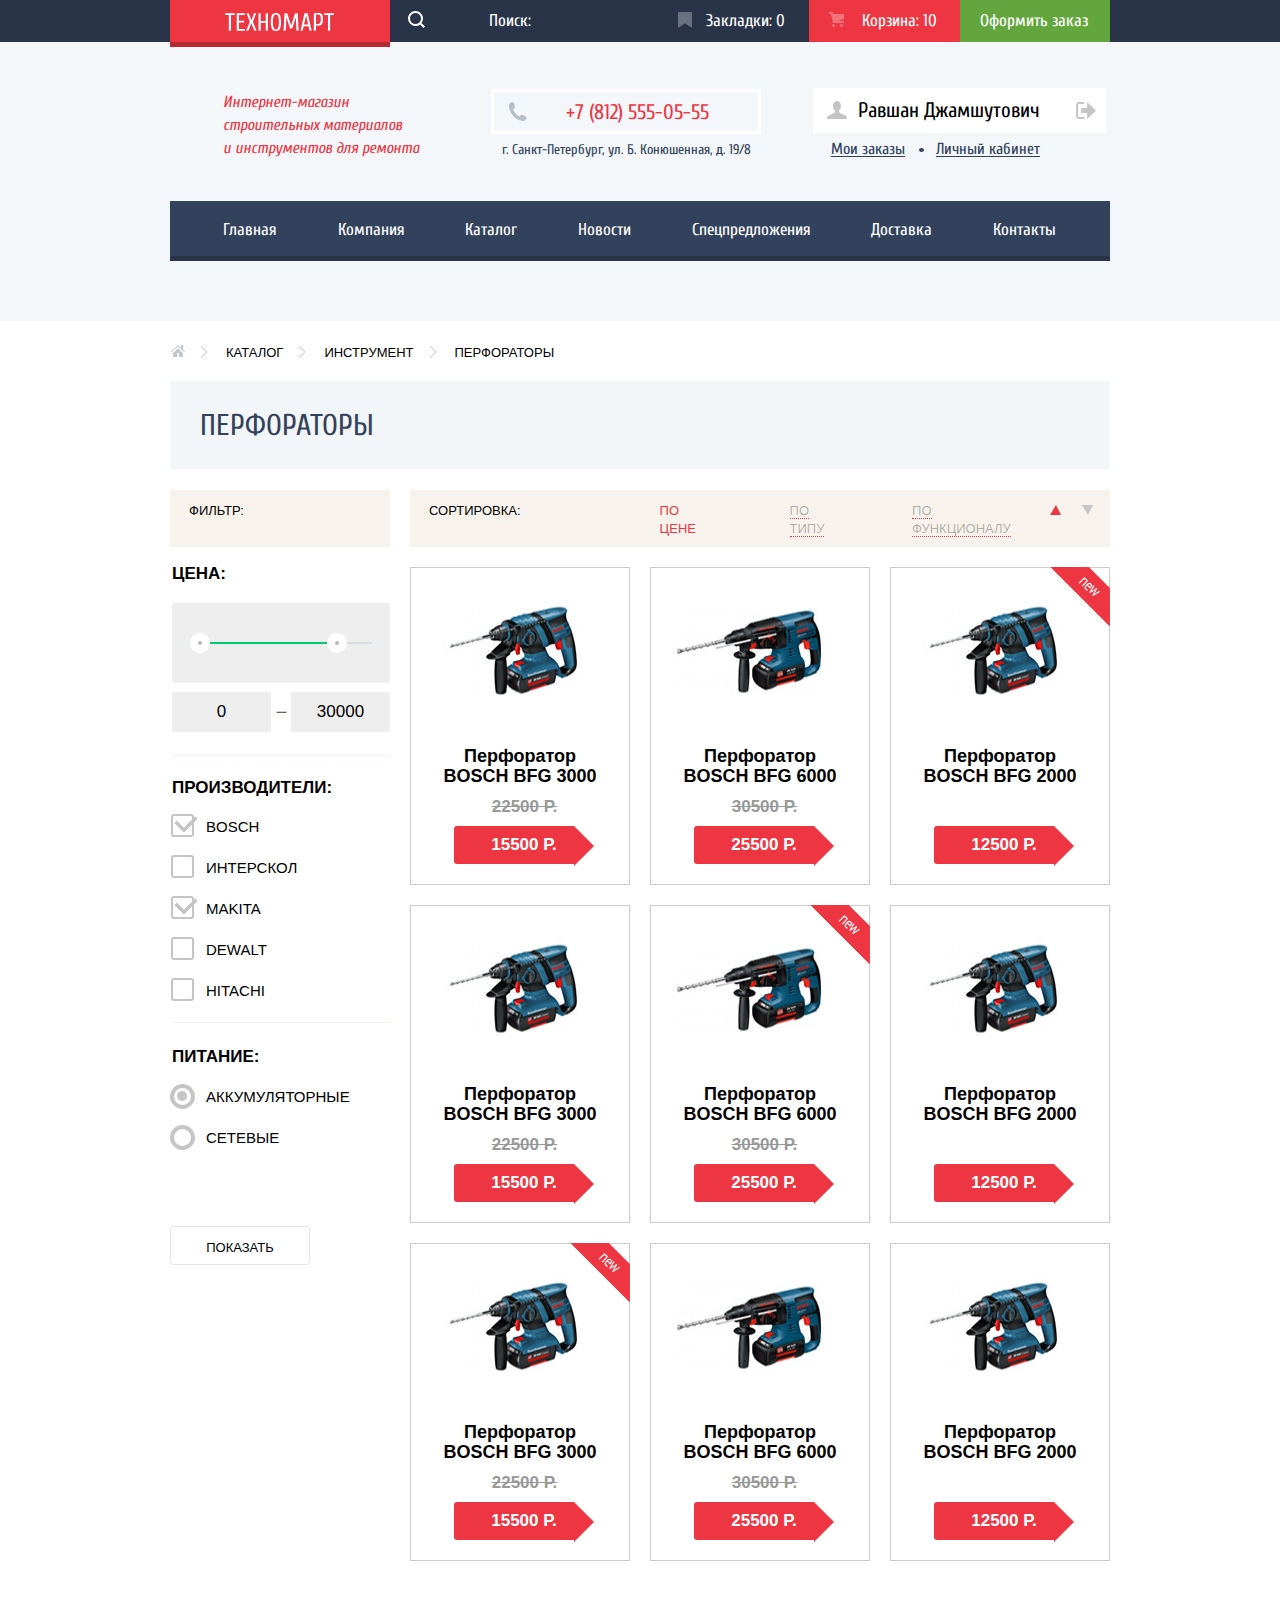
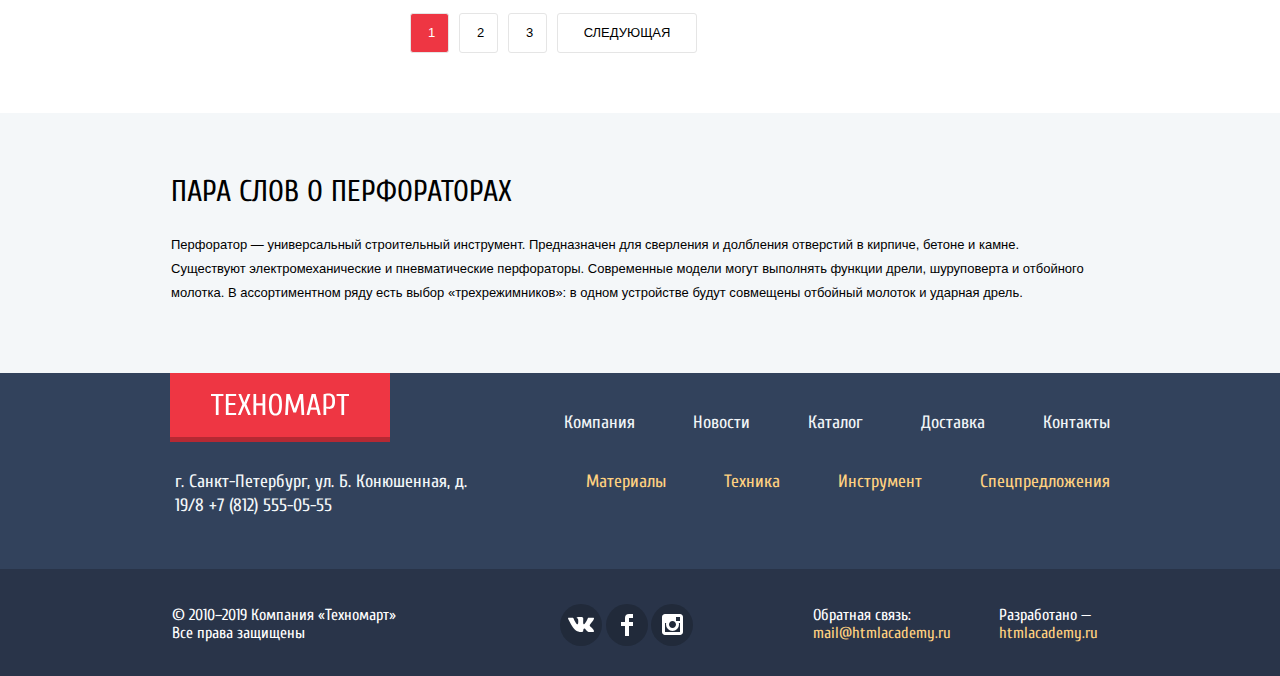
==== commit 5e4734f1: "доработки и минификация" ====
--- a/catalog.html
+++ b/catalog.html
@@ -8,176 +8,157 @@
     <link rel="stylesheet" href="css/style.min.css">
   </head>
   <body class="inner-page">
-      <header class="main-header">
-
-        <div class="navigation">
-          <div class="main-with-logo">
-            <div class="container">
-              <a class="main-header-logo" href="index.html">
-                <img src="img/logo-technomart.svg"
-                  class="logo" width="109" height="18" alt="Логотип Интернет-магазина «Техномарт»">
-              </a>
-
-              <div class="main-user">
-                <input class="main-search" type="text" name="search" placeholder="Поиск:">
-                <a class="bookmarks" href="#">Закладки: <span>0</span></a>
-                <a class="cart" href="#">Корзина: <span>10</span></a>
-                <a class="order" href="#">Оформить заказ</a>
-              </div>
-            </div>
-          </div>
-
+    <header class="main-header">
+      <div class="navigation">
+        <div class="main-with-logo">
           <div class="container">
-            <div class="user-navigation">
-              <h1 class="info">Интернет-магазин строительных материалов<br> и инструментов для ремонта</h1>
-
-              <div class="contact-wapper">
-                <p class="tel">+7 (812) 555-05-55</p>
-                <p class="our-address">г. Санкт-Петербург, ул. Б. Конюшенная, д. 19/8</p>
-              </div>
-
-              <div class="navigation-contaner">
-                <a class="name-user" href="#">Равшан Джамшутович</a>
-                <a class="login-out" href="#"><span class="visually-hidden">Выход</span></a>
-                <ul class="inner-user-navigation">
-                  <li><a class="my-orders-link" href="#">Мои заказы</a></li>
-                  <li><a class="personal-data-link" href="#">Личный кабинет</a></li>
-                </ul>
-              </div>
-            </div>
-          </div>
-
-          <div class="container">
-            <nav class="main-navigation">
-              <ul class="site-navigation">
-                <li><a href="index.html">Главная</a></li>
-                <li><a href="#">Компания</a></li>
-                <li><a href="catalog.html">Каталог</a></li>
-                <li><a href="#">Новости</a></li>
-                <li><a href="#">Спецпредложения</a></li>
-                <li><a href="#">Доставка</a></li>
-                <li><a href="#">Контакты</a></li>
+            <a class="main-header-logo" href="index.html">
+            <img src="img/logo-technomart.svg"
+              class="logo" width="109" height="18" alt="Логотип Интернет-магазина «Техномарт»">
+            </a>
+            <div class="main-user">
+              <input class="main-search" type="text" name="search" placeholder="Поиск:">
+              <a class="bookmarks" href="#">Закладки: <span>0</span></a>
+              <a class="cart" href="#">Корзина: <span>10</span></a>
+              <a class="order" href="#">Оформить заказ</a>
+            </div>
+          </div>
+        </div>
+        <div class="container">
+          <div class="user-navigation">
+            <h1 class="info">Интернет-магазин строительных материалов<br> и инструментов для ремонта</h1>
+            <div class="contact-wapper">
+              <p class="tel">+7 (812) 555-05-55</p>
+              <p class="our-address">г. Санкт-Петербург, ул. Б. Конюшенная, д. 19/8</p>
+            </div>
+            <div class="navigation-contaner">
+              <a class="name-user" href="#">Равшан Джамшутович</a>
+              <a class="login-out" href="#"><span class="visually-hidden">Выход</span></a>
+              <ul class="inner-user-navigation">
+                <li><a class="my-orders-link" href="#">Мои заказы</a></li>
+                <li><a class="personal-data-link" href="#">Личный кабинет</a></li>
               </ul>
-            </nav>
-          </div>
-        </div>
-
-      </header>
-
-      <main class="inner-main-container">
-
-        <div class="container">
-          <ul class="breadcrumbs">
-            <li>
-              <a href="index.html">
-                <span class="visually-hidden">Главная</span>
-                <svg xmlns="http://www.w3.org/2000/svg" width="15" height="12" viewBox="0 0 15 12">
-                  <g fill="#C1C6CE">
-                      <path d="M3 8v4h4V8h2v4h4V8L8 3.516z"/>
-                      <path d="M14.831 6.365L13 4.751V0h-2v2.987L8.332.635c-.02-.017-.043-.023-.064-.037a.465.465 0 0 0-.08-.047.551.551 0 0 0-.095-.024C8.062.521 8.032.515 8 .515c-.031 0-.061.006-.092.012a.46.46 0 0 0-.095.025c-.028.011-.053.029-.08.046-.021.014-.045.02-.064.037l-6.498 5.73a.501.501 0 0 0 .33.875.497.497 0 0 0 .331-.125L8 1.677l6.169 5.438a.501.501 0 0 0 .662-.75z"/>
-                  </g>
-                </svg>
-              </a>
-            </li>
-            <li><a href="catalog.html">Каталог</a></li>
-            <li><a href="#">Инструмент</a></li>
-            <li class="punchers">Перфораторы</li>
-          </ul>
-        </div>
-
-        <div class="container">
-          <div class="title-wapper">
-            <h2 class="popular-title">Перфораторы</h2>
-          </div>
-        </div>
-
-        <div class="container">
-          <div class="headline">
-            <div class="headline-filter">
-              <p>Фильтр:</p>
-            </div>
-            <div class="headline-sort">
-              <p>Сортировка:</p>
-              <ul class="sort-list">
-                <li><a class="sort-list--link link--active" href="#">По цене</a></li>
-                <li><a class="sort-list--link" href="#">По типу</a></li>
-                <li><a class="sort-list--link" href="#">По функционалу</a></li>
-                <li>
-                  <a class="arrow" href="#">
-                    <span class="visually-hidden">min</span>
-                    <svg width='11' height='10' fill="#ee3643">
-                      <polygon points="0,10 6,0 11,10" />
-                    </svg>
-                  </a>
-                </li>
-                <li>
-                  <a class="arrow" href="#">
-                    <span class="visually-hidden">max</span>
-                    <svg width='11' height='10' fill="#c5c5c5">
-                        <polygon points="11,0 6,10 0,0" />
-                    </svg>
-                  </a>
-                </li>
-              </ul>
-            </div>
-          </div>
-        </div>
-
-        <div class="container">
-
-          <div class="catalog-columns">
-            <section class="filters">
-              <h2 class="visually-hidden">Фильтр товаров</h2>
-
-              <form class="filter" method="get" action="http://echo.htmlacademy.ru">
-
-                <fieldset>
-                  <legend>Цена:</legend>
-
-                    <div class="filter-range-wrapper">
-                      <div class="filter-range">
-                        <div class="filter-range-scale">
-                          <div class="filter-range-bar"></div>
-                        </div>
-                        <button class="filter-range-handle min"></button>
-                        <button class="filter-range-handle max"></button>
-                      </div>
+            </div>
+          </div>
+        </div>
+        <div class="container">
+          <nav class="main-navigation">
+            <ul class="site-navigation">
+              <li><a href="index.html">Главная</a></li>
+              <li><a href="#">Компания</a></li>
+              <li><a href="catalog.html">Каталог</a></li>
+              <li><a href="#">Новости</a></li>
+              <li><a href="#">Спецпредложения</a></li>
+              <li><a href="#">Доставка</a></li>
+              <li><a href="#">Контакты</a></li>
+            </ul>
+          </nav>
+        </div>
+      </div>
+    </header>
+    <main class="inner-main-container">
+      <div class="container">
+        <ul class="breadcrumbs">
+          <li>
+            <a href="index.html">
+              <span class="visually-hidden">Главная</span>
+              <svg xmlns="http://www.w3.org/2000/svg" width="15" height="12" viewBox="0 0 15 12">
+                <g fill="#C1C6CE">
+                  <path d="M3 8v4h4V8h2v4h4V8L8 3.516z"/>
+                  <path d="M14.831 6.365L13 4.751V0h-2v2.987L8.332.635c-.02-.017-.043-.023-.064-.037a.465.465 0 0 0-.08-.047.551.551 0 0 0-.095-.024C8.062.521 8.032.515 8 .515c-.031 0-.061.006-.092.012a.46.46 0 0 0-.095.025c-.028.011-.053.029-.08.046-.021.014-.045.02-.064.037l-6.498 5.73a.501.501 0 0 0 .33.875.497.497 0 0 0 .331-.125L8 1.677l6.169 5.438a.501.501 0 0 0 .662-.75z"/>
+                </g>
+              </svg>
+            </a>
+          </li>
+          <li><a href="catalog.html">Каталог</a></li>
+          <li><a href="#">Инструмент</a></li>
+          <li class="punchers">Перфораторы</li>
+        </ul>
+      </div>
+      <div class="container">
+        <div class="title-wapper">
+          <h2 class="popular-title">Перфораторы</h2>
+        </div>
+      </div>
+      <div class="container">
+        <div class="headline">
+          <div class="headline-filter">
+            <p>Фильтр:</p>
+          </div>
+          <div class="headline-sort">
+            <p>Сортировка:</p>
+            <ul class="sort-list">
+              <li><a class="sort-list--link link--active" href="#">По цене</a></li>
+              <li><a class="sort-list--link" href="#">По типу</a></li>
+              <li><a class="sort-list--link" href="#">По функционалу</a></li>
+              <li>
+                <a class="arrow" href="#">
+                  <span class="visually-hidden">min</span>
+                  <svg width='11' height='10' fill="#ee3643">
+                    <polygon points="0,10 6,0 11,10" />
+                  </svg>
+                </a>
+              </li>
+              <li>
+                <a class="arrow" href="#">
+                  <span class="visually-hidden">max</span>
+                  <svg width='11' height='10' fill="#c5c5c5">
+                    <polygon points="11,0 6,10 0,0" />
+                  </svg>
+                </a>
+              </li>
+            </ul>
+          </div>
+        </div>
+      </div>
+      <div class="container">
+        <div class="catalog-columns">
+          <section class="filters">
+            <h2 class="visually-hidden">Фильтр товаров</h2>
+            <form class="filter" method="get" action="http://echo.htmlacademy.ru">
+              <fieldset>
+                <legend>Цена:</legend>
+                <div class="filter-range-wrapper">
+                  <div class="filter-range">
+                    <div class="filter-range-scale">
+                      <div class="filter-range-bar"></div>
                     </div>
-
-                    <div class="filter-interval">
-                      <input type="text" name="min-interval" value="0">
-                      <span>—</span>
-                      <input type="text" name="max-interval" value="30000">
-                    </div>
-
-                </fieldset>
-
-                <fieldset class="filter-brands">
-                  <legend>Производители:</legend>
-                  <ul>
-                    <li class="filter-option">
-                      <input class="visually-hidden filter-input filter-input-checkbox"
-                     type="checkbox" name="producedBy" value="bosch" id="filter-bosh" checked>
+                    <button class="filter-range-handle min"></button>
+                    <button class="filter-range-handle max"></button>
+                  </div>
+                </div>
+                <div class="filter-interval">
+                  <input type="text" name="min-interval" value="0">
+                  <span>—</span>
+                  <input type="text" name="max-interval" value="30000">
+                </div>
+              </fieldset>
+              <fieldset class="filter-brands">
+                <legend>Производители:</legend>
+                <ul>
+                  <li class="filter-option">
+                    <input class="visually-hidden filter-input filter-input-checkbox"
+                      type="checkbox" name="producedBy" value="bosch" id="filter-bosh" checked>
                     <label for="filter-bosh">Bosch</label>
                   </li>
                   <li class="filter-option">
                     <input class="visually-hidden filter-input filter-input-checkbox"
-                     type="checkbox" name="interskol" id="filter-interskol">
+                      type="checkbox" name="interskol" id="filter-interskol">
                     <label for="filter-interskol">Интерскол</label>
                   </li>
                   <li class="filter-option">
                     <input class="visually-hidden filter-input filter-input-checkbox"
-                     type="checkbox" name="producedBy" value="makita" id="filter-makita" checked>
+                      type="checkbox" name="producedBy" value="makita" id="filter-makita" checked>
                     <label for="filter-makita">Makita</label>
                   </li>
                   <li class="filter-option">
                     <input class="visually-hidden filter-input filter-input-checkbox"
-                     type="checkbox" name="producedBy" value="dewalt" id="filter-dewalt">
+                      type="checkbox" name="producedBy" value="dewalt" id="filter-dewalt">
                     <label for="filter-dewalt">Dewalt</label>
                   </li>
                   <li class="filter-option">
                     <input class="visually-hidden filter-input filter-input-checkbox"
-                     type="checkbox" name="producedBy" value="hitachi" id="filter-hitachi">
+                      type="checkbox" name="producedBy" value="hitachi" id="filter-hitachi">
                     <label for="filter-hitachi">Hitachi</label>
                   </li>
                 </ul>
@@ -187,12 +168,12 @@
                 <ul>
                   <li class="filter-option">
                     <input class="visually-hidden filter-input filter-input-radio"
-                     type="radio" name="product-group" value="battery" id="filter-battery" checked>
+                      type="radio" name="product-group" value="battery" id="filter-battery" checked>
                     <label for="filter-battery">Аккумуляторные</label>
                   </li>
                   <li class="filter-option">
                     <input class="visually-hidden filter-input filter-input-radio"
-                     type="radio" name="product-group" value="network" id="filter-network">
+                      type="radio" name="product-group" value="network" id="filter-network">
                     <label for="filter-network">Сетевые</label>
                   </li>
                 </ul>
@@ -200,10 +181,8 @@
               <button type="submit" class="filter-button button">Показать</button>
             </form>
           </section>
-
           <section class="catalog">
             <h2 class="visually-hidden">Список перфораторов</h2>
-
             <div class="catalog-items">
               <div class="catalog-item">
                 <div class="actions">
@@ -217,7 +196,6 @@
                 <div class="discount">22500 Р.</div>
                 <div class="price">15500 Р.</div>
               </div>
-
               <div class="catalog-item">
                 <div class="actions">
                   <a href="#" class="buy">Купить</a>
@@ -228,8 +206,7 @@
                 <div class="discount">30500 Р.</div>
                 <div class="price">25500 Р.</div>
               </div>
-
-              <div class="catalog-item">
+              <div class="catalog-item catalog-item--notdiscount">
                 <div class="flag flag-new">новинка</div>
                 <div class="actions">
                   <a href="#" class="buy">Купить</a>
@@ -237,10 +214,8 @@
                 </div>
                 <div class="image"><img width="218" height="168" src="img/drill-2.jpg" alt="Перфоратор Bosch bfg 2000"></div>
                 <div class="title">Перфоратор BOSCH BFG 2000</div>
-                <div class="discount"></div>
                 <div class="price">12500 Р.</div>
               </div>
-
               <div class="catalog-item">
                 <div class="actions">
                   <a href="#" class="buy">Купить</a>
@@ -253,7 +228,6 @@
                 <div class="discount">22500 Р.</div>
                 <div class="price">15500 Р.</div>
               </div>
-
               <div class="catalog-item">
                 <div class="flag flag-new">новинка</div>
                 <div class="actions">
@@ -265,18 +239,15 @@
                 <div class="discount">30500 Р.</div>
                 <div class="price">25500 Р.</div>
               </div>
-
-              <div class="catalog-item">
+              <div class="catalog-item catalog-item--notdiscount">
                 <div class="actions">
                   <a href="#" class="buy">Купить</a>
                   <a href="#" class="bookmark">В закладки</a>
                 </div>
                 <div class="image"><img width="218" height="168" src="img/drill-2.jpg" alt="Перфоратор Bosch bfg 2000"></div>
                 <div class="title">Перфоратор BOSCH BFG 2000</div>
-                <div class="discount"></div>
                 <div class="price">12500 Р.</div>
               </div>
-
               <div class="catalog-item">
                 <div class="flag flag-new">новинка</div>
                 <div class="actions">
@@ -290,7 +261,6 @@
                 <div class="discount">22500 Р.</div>
                 <div class="price">15500 Р.</div>
               </div>
-
               <div class="catalog-item">
                 <div class="actions">
                   <a href="#" class="buy">Купить</a>
@@ -301,124 +271,118 @@
                 <div class="discount">30500 Р.</div>
                 <div class="price">25500 Р.</div>
               </div>
-
-              <div class="catalog-item">
+              <div class="catalog-item catalog-item--notdiscount">
                 <div class="actions">
                   <a href="#" class="buy">Купить</a>
                   <a href="#" class="bookmark">В закладки</a>
                 </div>
                 <div class="image"><img width="218" height="168" src="img/drill-2.jpg" alt="Перфоратор Bosch bfg 2000"></div>
                 <div class="title">Перфоратор BOSCH BFG 2000</div>
-                <div class="discount"></div>
                 <div class="price">12500 Р.</div>
               </div>
             </div>
-
             <ul class="pagination-list">
               <li class="pagination-item pagination-item-current"><a>1</a></li>
               <li class="pagination-item"><a href="#">2</a></li>
               <li class="pagination-item"><a href="#">3</a></li>
               <li class="pagination-item"><a href="#">Следующая</a></li>
             </ul>
-
           </section>
-          </div>
-        </div>
-
-        <div class="tools-info">
-          <div class="container">
-            <h2 class="tools-title">Пара слов о перфораторах</h2>
-            <p class="tools-content">Перфоратор — универсальный строительный инструмент. Предназначен для сверления и долбления отверстий в кирпиче, бетоне и камне.<br>
-              Существуют электромеханические и пневматические перфораторы. Современные модели могут выполнять функции дрели, шуруповерта и отбойного молотка. В ассортиментном ряду есть выбор «трехрежимников»: в одном устройстве будут совмещены отбойный молоток и ударная дрель.</p>
-          </div>
-        </div>
-
-      </main>
-
-      <footer class="main-footer">
-
-        <div class="footer-container">
-          <div class="container">
-            <div class="footer-items">
-              <div class="footer-main-with-logo">
-                <a class="main-footer-logo" href="index.html">
-                  <img src="img/logo-technomart.svg" width="138" height="23" alt="Логотип Интернет-магазина «Техномарт»">
-                </a>
-
-                <ul class="footer-navigation" >
-                  <li><a href="#">Компания</a></li>
-                  <li><a href="#">Новости</a></li>
-                  <li><a href="catalog.html">Каталог</a></li>
-                  <li><a href="#">Доставка</a></li>
-                  <li><a href="#">Контакты</a></li>
-                </ul>
-              </div>
-              <div class="footer-item-container">
-                <p class="footer-contacts">г. Санкт-Петербург, ул. Б. Конюшенная, д. 19/8 +7 (812) 555-05-55</p>
-
-                <ul class="footer-navigation-addition">
-                  <li><a href="#">Материалы</a></li>
-                  <li><a href="#">Техника</a></li>
-                  <li><a href="#">Инструмент</a></li>
-                  <li><a href="#">Спецпредложения</a></li>
-                </ul>
-              </div>
-            </div>
-          </div>
-        </div>
-
-          <div class="main-social">
-            <div class="container">
-              <div class="footer-social">
-                <p class="footer-social-info">© 2010–2019 Компания «Техномарт»
-                    Все права защищены</p>
-                <ul class="footer-social-items">
-                  <li>
-                    <a class="social-btn" href="https://vk.com/htmlacademy">
-                      <span class="visually-hidden">Вконтакте</span>
-                      <svg xmlns="http://www.w3.org/2000/svg" width="26" height="15" viewBox="0 0 26 15"><path fill="#FFF" d="M16.138 11.51c.956-.309 2.18 2.04 3.483 2.939.978.681 1.727.534 1.727.534l3.473-.05s1.815-.112.957-1.554c-.071-.12-.503-1.069-2.585-3.022-2.177-2.043-1.882-1.712.739-5.244 1.597-2.153 2.236-3.468 2.036-4.028-.192-.539-1.365-.399-1.365-.399L20.69.713c-.381.001-.704.119-.851.515-.003.004-.621 1.666-1.445 3.079-1.741 2.989-2.436 3.148-2.724 2.961-.661-.433-.494-1.737-.494-2.664 0-2.897.432-4.105-.846-4.417-.427-.104-.739-.172-1.828-.182-1.392-.021-2.574 0-3.244.329-.445.223-.786.712-.579.74.26.035.843.16 1.155.586.401.552.389 1.789.389 1.789s.229 3.411-.54 3.834c-.528.29-1.25-.302-2.803-3.016-.793-1.388-1.392-2.922-1.392-2.922s-.116-.285-.326-.441c-.25-.185-.6-.244-.6-.244L.848.684S.29.7.085.946c-.182.218-.015.668-.015.668s2.909 6.881 6.203 10.347c3.02 3.182 6.452 2.971 6.452 2.971h1.555s.469-.054.709-.312c.224-.24.214-.691.214-.691s-.031-2.109.935-2.419z"/></svg>
-                    </a>
-                  </li>
-                  <li>
-                    <a class="social-btn" href="https://facebook.com/htmlacademy">
-                      <span class="visually-hidden">Фейсбук</span>
-                      <svg xmlns="http://www.w3.org/2000/svg" width="12" height="22" viewBox="0 0 12 22"><path fill="#FFF" d="M12 4V0H8a4 4 0 0 0-4 4v4H0v4h4v10h4V12h4V8H8V4h4z"/></svg>
-                    </a>
-                  </li>
-                  <li>
-                    <a  class="social-btn" href="https://instagram.com/htmlacademy">
-                      <span class="visually-hidden">Инстаграм</span>
-                      <svg xmlns="http://www.w3.org/2000/svg" width="21" height="21" viewBox="0 0 21 21"><path fill="#FFF" d="M18 0H3C1.35 0 0 1.35 0 3v15c0 1.65 1.35 3 3 3h15c1.65 0 3-1.35 3-3V3c0-1.65-1.35-3-3-3zm-7.5 7c1.93 0 3.5 1.57 3.5 3.5S12.43 14 10.5 14 7 12.43 7 10.5 8.57 7 10.5 7zM18 18H3V9h1.181A6.504 6.504 0 0 0 4 10.5a6.5 6.5 0 1 0 13 0 6.45 6.45 0 0 0-.181-1.5H18v9zm0-11h-4V3h4v4z"/></svg>
-                    </a>
-                  </li>
-                </ul>
-
-              <div class="footer-copyright">
-                <div class="copyright-colums">
-                  <p>Обратная связь:</p>
-                  <a class="button-social" href="mail@htmlacademy.ru">mail@htmlacademy.ru</a>
-                </div>
-                <div class="copyright-colums">
-                  <p>Разработано —</p>
-                  <a class="button-social" href="https://htmlacademy.ru">htmlacademy.ru</a>
-                </div>
-              </div>
-            </div>
-          </div>
-        </div>
+        </div>
+      </div>
+      <div class="tools-info">
+        <div class="container">
+          <h2 class="tools-title">Пара слов о перфораторах</h2>
+          <p class="tools-content">Перфоратор — универсальный строительный инструмент. Предназначен для сверления и долбления отверстий в кирпиче, бетоне и камне.<br>
+            Существуют электромеханические и пневматические перфораторы. Современные модели могут выполнять функции дрели, шуруповерта и отбойного молотка. В ассортиментном ряду есть выбор «трехрежимников»: в одном устройстве будут совмещены отбойный молоток и ударная дрель.
+          </p>
+        </div>
+      </div>
+    </main>
+    <footer class="main-footer">
+      <div class="footer-container">
+        <div class="container">
+          <div class="footer-items">
+            <div class="footer-main-with-logo">
+              <a class="main-footer-logo" href="index.html">
+              <img src="img/logo-technomart.svg" width="138" height="23" alt="Логотип Интернет-магазина «Техномарт»">
+              </a>
+              <ul class="footer-navigation" >
+                <li><a href="#">Компания</a></li>
+                <li><a href="#">Новости</a></li>
+                <li><a href="catalog.html">Каталог</a></li>
+                <li><a href="#">Доставка</a></li>
+                <li><a href="#">Контакты</a></li>
+              </ul>
+            </div>
+            <div class="footer-item-container">
+              <p class="footer-contacts">г. Санкт-Петербург, ул. Б. Конюшенная, д. 19/8 +7 (812) 555-05-55</p>
+              <ul class="footer-navigation-addition">
+                <li><a href="#">Материалы</a></li>
+                <li><a href="#">Техника</a></li>
+                <li><a href="#">Инструмент</a></li>
+                <li><a href="#">Спецпредложения</a></li>
+              </ul>
+            </div>
+          </div>
+        </div>
+      </div>
+      <div class="main-social">
+        <div class="container">
+          <div class="footer-social">
+            <p class="footer-social-info">© 2010–2019 Компания «Техномарт»
+              Все права защищены
+            </p>
+            <ul class="footer-social-items">
+              <li>
+                <a class="social-btn" href="https://vk.com/htmlacademy">
+                  <span class="visually-hidden">Вконтакте</span>
+                  <svg xmlns="http://www.w3.org/2000/svg" width="26" height="15" viewBox="0 0 26 15">
+                    <path fill="#FFF" d="M16.138 11.51c.956-.309 2.18 2.04 3.483 2.939.978.681 1.727.534 1.727.534l3.473-.05s1.815-.112.957-1.554c-.071-.12-.503-1.069-2.585-3.022-2.177-2.043-1.882-1.712.739-5.244 1.597-2.153 2.236-3.468 2.036-4.028-.192-.539-1.365-.399-1.365-.399L20.69.713c-.381.001-.704.119-.851.515-.003.004-.621 1.666-1.445 3.079-1.741 2.989-2.436 3.148-2.724 2.961-.661-.433-.494-1.737-.494-2.664 0-2.897.432-4.105-.846-4.417-.427-.104-.739-.172-1.828-.182-1.392-.021-2.574 0-3.244.329-.445.223-.786.712-.579.74.26.035.843.16 1.155.586.401.552.389 1.789.389 1.789s.229 3.411-.54 3.834c-.528.29-1.25-.302-2.803-3.016-.793-1.388-1.392-2.922-1.392-2.922s-.116-.285-.326-.441c-.25-.185-.6-.244-.6-.244L.848.684S.29.7.085.946c-.182.218-.015.668-.015.668s2.909 6.881 6.203 10.347c3.02 3.182 6.452 2.971 6.452 2.971h1.555s.469-.054.709-.312c.224-.24.214-.691.214-.691s-.031-2.109.935-2.419z"/>
+                  </svg>
+                </a>
+              </li>
+              <li>
+                <a class="social-btn" href="https://facebook.com/htmlacademy">
+                  <span class="visually-hidden">Фейсбук</span>
+                  <svg xmlns="http://www.w3.org/2000/svg" width="12" height="22" viewBox="0 0 12 22">
+                    <path fill="#FFF" d="M12 4V0H8a4 4 0 0 0-4 4v4H0v4h4v10h4V12h4V8H8V4h4z"/>
+                  </svg>
+                </a>
+              </li>
+              <li>
+                <a  class="social-btn" href="https://instagram.com/htmlacademy">
+                  <span class="visually-hidden">Инстаграм</span>
+                  <svg xmlns="http://www.w3.org/2000/svg" width="21" height="21" viewBox="0 0 21 21">
+                    <path fill="#FFF" d="M18 0H3C1.35 0 0 1.35 0 3v15c0 1.65 1.35 3 3 3h15c1.65 0 3-1.35 3-3V3c0-1.65-1.35-3-3-3zm-7.5 7c1.93 0 3.5 1.57 3.5 3.5S12.43 14 10.5 14 7 12.43 7 10.5 8.57 7 10.5 7zM18 18H3V9h1.181A6.504 6.504 0 0 0 4 10.5a6.5 6.5 0 1 0 13 0 6.45 6.45 0 0 0-.181-1.5H18v9zm0-11h-4V3h4v4z"/>
+                  </svg>
+                </a>
+              </li>
+            </ul>
+            <div class="footer-copyright">
+              <div class="copyright-colums">
+                <p>Обратная связь:</p>
+                <a class="button-social" href="mail@htmlacademy.ru">mail@htmlacademy.ru</a>
+              </div>
+              <div class="copyright-colums">
+                <p>Разработано —</p>
+                <a class="button-social" href="https://htmlacademy.ru">htmlacademy.ru</a>
+              </div>
+            </div>
+          </div>
+        </div>
+      </div>
     </footer>
-
-     <!--Модальное окно добавления товара в корзину-->
-     <section class="modal modal-cart-form">
-        <p class="modal-cart-text">Товар добавлен в корзину!</p>
-        <div class="button-cart-wapper">
-          <a class="button-cart-left button" href="#">Оформить заказ</a>
-          <a class="button-cart-right button" href="#">Продолжить покупки</a>
-        </div>
-        <button class="modal-close" type="button">Закрыть</button>
-      </section>
-        <!--X-->
-
-    <script src="js/script.js"></script>
+    <!--Модальное окно добавления товара в корзину-->
+    <section class="modal modal-cart-form">
+      <p class="modal-cart-text">Товар добавлен в корзину!</p>
+      <div class="button-cart-wapper">
+        <a class="button-cart-left button" href="#">Оформить заказ</a>
+        <a class="button-cart-right button" href="#">Продолжить покупки</a>
+      </div>
+      <button class="modal-close" type="button">Закрыть</button>
+    </section>
+    <!--X-->
+    <script src="js/script.min.js"></script>
   </body>
 </html>
--- a/css/style.min.css
+++ b/css/style.min.css
@@ -1 +1 @@
-body{margin:0;padding:0;font-family:"PT Sans",Arial,sans-serif;font-size:13px;line-height:24px;color:#000}a{text-decoration:none}.visually-hidden{position:absolute;width:1px;height:1px;clip:rect(0,0,0,0)}.main-header-logo{width:220px;position:absolute;background-color:#ee3643;-webkit-box-shadow:inset 0 -5px 0 0 rgba(0,0,0,.24);box-shadow:inset 0 -5px 0 0 rgba(0,0,0,.24)}.logo{-o-object-fit:contain;object-fit:contain;padding-top:13px;padding-bottom:12px;padding-left:55px;padding-right:56px}.main-header-logo:hover,.main-header-logo:focus{background-color:#ca2c37}.main-header-logo:active{background-color:#ba2732}.button{display:block;font-size:14px;font-weight:400;line-height:1.29;font-family:'Cuprum';text-align:center;color:#fff;text-transform:uppercase;text-decoration:none;background-color:#ee3643;border-radius:4px;border:none}.button:hover,.button:focus{background-color:#ca2c37}.button:active{background-color:#ba2732}.main-header{background-color:#f4f7f9}.main-navigation{font-size:17px;line-height:17px;color:#fff}.main-user{position:relative;font-family:"Cuprum";font-size:17px;line-height:1.06;color:#fff;display:-webkit-box;display:-ms-flexbox;display:flex;margin-right:0;margin-left:auto}.site-navigation,.user{list-style:none}.main-search{width:270px;border:none;background-color:#293449;font-size:17px;line-height:1.06;padding:0;background-image:url(../img/icon-search.svg);background-repeat:no-repeat;background-position:16px 11px}.main-search:hover{background-color:#212a3a;background-image:url(../img/icon-search-hover.svg)}.main-search:focus,.main-search:active{width:222px;padding-left:49px;background-color:#fff;background-image:url(../img/icon-search-active.svg)}.main-search::-webkit-input-placeholder{padding:11px 40px;padding-left:48px;line-height:1.06;color:#fff}.main-search:-ms-input-placeholder{padding:11px 40px;padding-left:48px;line-height:1.06;color:#fff}.main-search::-ms-input-placeholder{padding:11px 40px;padding-left:48px;line-height:1.06;color:#fff}.main-search::placeholder{padding:11px 40px;padding-left:48px;line-height:1.06;color:#fff}.main-search:active::-webkit-input-placeholder{color:#000}.main-search:active:-ms-input-placeholder{color:#000}.main-search:active::-ms-input-placeholder{color:#000}.main-search:active::placeholder{color:#000}.site-navigation a{font-family:"Cuprum";font-size:17px;font-weight:400;color:#fff;padding:20px 30px}.main-user a{padding-top:12px;padding-bottom:12px;font-family:"Cuprum";font-size:17px;font-weight:400;line-height:1.06;color:#fff}.user a{color:#000}.site-navigation a:hover,.site-navigation a:focus{background-color:#1d2739}.user a:hover,.user a:focus{color:#ee3643}.user a:hover path,.user a:focus path{fill:#32425c}.user a:active{opacity:.3;color:#000}.user a:active path{fill:#000}.main-user a:hover,.main-user a:focus{background-color:#212a3a;border:none}.main-user a:active{background-color:#161d29;color:rgba(255,255,255,.6)}.site-navigation a:active,.main-user a:active{color:rgba(255,255,255,.5);background-color:#1d2739}.bookmarks{position:relative;padding-left:45px;padding-right:24px}.bookmarks::before{content:url(../img/icon-bookmark.svg);position:absolute;opacity:.3;left:17px}.bookmarks:hover::before{opacity:1}.bookmarks:active::before{opacity:.6}.cart{position:relative;padding-left:53px;padding-right:23px;padding-top:10px;padding-bottom:12px}.cart::before{content:url(../img/cart-icon.svg);position:absolute;opacity:.3;left:20px}.cart:hover::before{opacity:1}.cart:active::before{opacity:.6}.inner-page .cart{background-color:#ee3643}.inner-page .cart:hover,.inner-page .cart:focus{background-color:#ca2c37}.inner-page .cart:active{background-color:#ba2732}.order{padding-left:20px;padding-right:22px;background-color:#63a63e;padding-top:10px;padding-bottom:12px}a .order:hover,a .order:focus{background-color:#5fbb2d}a .order:active{background-color:#518534;opacity:.5}.tel{position:relative;font-size:21px;font-weight:400;font-style:normal;font-stretch:normal;line-height:1;letter-spacing:normal;color:#ee3643;border:solid 3px #fff;margin-top:7px;margin-bottom:0;padding:10px 15px 8px 38px}.tel::before{content:url(../img/icon-phone.svg);position:absolute;left:14px}.our-address{color:#32425c;margin-top:4px;margin-bottom:13px;font-size:14px;font-weight:400;font-style:normal;font-stretch:normal;line-height:1.71;letter-spacing:normal;text-align:center}.info{width:200px;font-size:16px;line-height:1.44;font-family:Cuprum;font-weight:400;font-style:italic;margin-top:9px;margin-left:53px;color:#ee3643}.transport-companies-list{list-style:none;font-size:18px;font-weight:400;line-height:1.11;padding-left:37px;margin-top:0}.transport-companies-list li{padding-top:21px;position:relative}.transport-companies-list li::before{content:"";position:absolute;width:22px;left:-36px;top:29px;border:1px solid #ee3643}.index-columns h2{font-size:30px;line-height:1;font-family:Cuprum;font-weight:400;text-transform:uppercase;padding-left:2px;margin-bottom:15px}.index-columns p{font-family:PT Sans,sans-serif;font-size:13px;font-weight:400;line-height:1.85;font-style:normal;font-stretch:normal;letter-spacing:normal;padding-top:11px;padding-left:2px;margin-bottom:0}.contacts p{padding-right:80px;margin-bottom:31px}.contacts-button{width:300px;margin-top:36px;margin-left:1px;padding-top:10px;padding-bottom:10px}.contacts-item input{font:inherit;background-color:transparent;border:2px solid #dee3e4}.contacts-item input:focus{border-color:#ee3643}.page-title{font-family:Cuprum;font-size:30px;line-height:30px;color:#32425c;padding-left:30px;padding-top:32px;padding-bottom:34px}.main-social{width:100%;color:#fff;background-color:#293449}.footer-navigation a{color:#f1f5f7;text-decoration:none}.footer-navigation a:hover,.footer-navigation a:focus{text-decoration:underline}.footer-navigation a:active{color:rgba(241,245,247,.5)}.footer-navigation-addition a,.button-social{color:#ffd180;text-decoration:none}.footer-navigation-addition a:hover,.footer-navigation-addition a:focus,.button-social:hover,.button-social:focus{text-decoration:underline}.footer-navigation-addition a:active{color:rgba(255,209,128,.5)}.button-social:active{color:#ee3643;text-decoration:none}.footer-social{text-align:center}.footer-social ul{list-style:none}.social-btn{color:#fff}.navigation{display:-webkit-box;display:-ms-flexbox;display:flex;-webkit-box-orient:vertical;-webkit-box-direction:normal;-ms-flex-direction:column;flex-direction:column;-webkit-box-align:center;-ms-flex-align:center;align-items:center;background-color:transparent}.main-navigation{width:100%;list-style:none;margin-bottom:60px}.user-navigation{width:100%;display:-webkit-box;display:-ms-flexbox;display:flex;-webkit-box-pack:start;-ms-flex-pack:start;justify-content:flex-start;-webkit-box-flex:0;-ms-flex-positive:0;flex-grow:0;margin:0;padding:0;margin-bottom:26px;list-style:none}.contact-wapper{width:270px;display:-webkit-box;display:-ms-flexbox;display:flex;-webkit-box-orient:vertical;-webkit-box-direction:normal;-ms-flex-direction:column;flex-direction:column;-webkit-box-pack:center;-ms-flex-pack:center;justify-content:center;text-align:center;margin-left:68px}.user{width:281px;display:-webkit-box;display:-ms-flexbox;display:flex;-webkit-box-orient:horizontal;-webkit-box-direction:normal;-ms-flex-direction:row;flex-direction:row;padding:0;-webkit-box-pack:end;-ms-flex-pack:end;justify-content:flex-end;margin-left:74px;margin-right:0}.user li{font-size:21px;font-weight:400;font-style:normal;font-stretch:normal;line-height:1;letter-spacing:normal;margin-right:0}.user a{padding:10px 25px 11px 24px;background-color:#fff}.user .login-link{position:relative;padding-left:48px;margin-right:10px}.user svg{position:absolute;top:15px;left:15px}.main-with-logo{width:100%;display:-webkit-box;display:-ms-flexbox;display:flex;margin-bottom:40px;background-color:#293449}.navigation-contaner{margin-left:52px;margin-top:18px}.name-user{width:299px;position:relative;margin-top:20px;padding:10px 66px 11px 47px;background-color:#fff;font-family:'Cuprum';font-size:21px;font-weight:400;line-height:1;color:#000}.name-user::before{content:url(../img/icon-user.svg);position:absolute;top:13px;left:14px}.login-out{position:relative}.login-out::before{content:url(../img/icon-logout.svg);position:absolute;top:0;right:9px}.name-user:active{opacity:.3}.name-user:hover::before,.name-user:focus::before{content:url(../img/icon-user-hover.svg)}.login-out:hover::before,.login-out:hover::before{content:url(../img/icon-logout-hover.svg)}.name-user:active::before,.login-out:active::before{opacity:.2}.inner-user-navigation{display:-webkit-box;display:-ms-flexbox;display:flex;-webkit-box-orient:horizontal;-webkit-box-direction:normal;-ms-flex-direction:row;flex-direction:row;padding:0;padding-left:18px;margin-top:19px;margin-bottom:5px;list-style-type:none}.inner-user-navigation li{position:relative;margin-right:31px;height:16px;border-bottom:1px solid #32425c}.inner-user-navigation li:hover,.inner-user-navigation li:focus{border-color:#ee3643}.inner-user-navigation li:active,.inner-user-navigation a:active{border-color:rgba(50,66,92,.3);opacity:.3}.inner-user-navigation a:hover,.inner-user-navigation a:focus{color:#ee3643}.inner-user-navigation li:first-child::after{content:"";position:absolute;width:5px;height:4px;top:8px;right:-19px;border-radius:50%;background-color:#32425C}.inner-user-navigation a{font-family:'Cuprum';font-size:16px;font-weight:400;line-height:1.13;text-align:left;color:#32425c}.site-navigation{display:-webkit-box;display:-ms-flexbox;display:flex;-webkit-box-pack:justify;-ms-flex-pack:justify;justify-content:space-between;margin:0;padding:0;min-height:60px;background-color:#32425c;padding-left:23px;padding-right:24px;-webkit-box-shadow:inset 0 -5px 0 0 #293449;box-shadow:inset 0 -5px 0 0 #293449}.site-navigation li{display:-webkit-box;display:-ms-flexbox;display:flex}.index-columns{width:100%;display:-webkit-box;display:-ms-flexbox;display:flex;-webkit-box-pack:justify;-ms-flex-pack:justify;justify-content:space-between;margin-top:54px;margin-bottom:86px}.about-us{width:521px;font-family:"Cuprum",sans-serif}.aboutus-button{width:220px;padding-top:10px;padding-bottom:10px;margin-top:37px;margin-left:1px;margin-right:40px}.contacts{width:300px;font-family:"Cuprum",sans-serif}.main-container{margin-top:59px}.main-footer{display:-webkit-box;display:-ms-flexbox;display:flex;-webkit-box-orient:vertical;-webkit-box-direction:normal;-ms-flex-direction:column;flex-direction:column}.footer-container{width:100%;background-color:#32425c}.footer-items{width:100%;font-family:"Cuprum",sans-serif;font-size:18px;line-height:1.33;margin-bottom:33px}.main-footer-logo{width:220px;text-align:center;padding-bottom:19px;padding-top:20px;-webkit-box-shadow:inset 0 -5px 0 0 rgba(0,0,0,.24);box-shadow:inset 0 -5px 0 0 rgba(0,0,0,.24);background-color:#ee3643}.footer-navigation,.footer-navigation-addition{display:-webkit-box;display:-ms-flexbox;display:flex;-webkit-box-orient:horizontal;-webkit-box-direction:normal;-ms-flex-direction:row;flex-direction:row;-webkit-box-pack:justify;-ms-flex-pack:justify;justify-content:space-between;padding-left:0;margin:0;list-style:none}.footer-navigation{width:546px;padding-top:38px}.footer-navigation-addition{width:524px;padding-top:28px}.footer-main-with-logo{display:-webkit-box;display:-ms-flexbox;display:flex;-webkit-box-pack:justify;-ms-flex-pack:justify;justify-content:space-between}.footer-item-container{display:-webkit-box;display:-ms-flexbox;display:flex;-webkit-box-pack:justify;-ms-flex-pack:justify;justify-content:space-between}.footer-contacts{width:325px;padding-left:5px;padding-top:10px;color:#f3f7f9}.footer-social{width:100%;display:-webkit-box;display:-ms-flexbox;display:flex;-webkit-box-pack:start;-ms-flex-pack:start;justify-content:flex-start;font-size:16px;font-weight:400;line-height:1.13;text-align:left;margin-top:21px;margin-bottom:18px}.footer-social-info{width:230px;margin-left:2px}.footer-social-items{width:133px;display:-webkit-box;display:-ms-flexbox;display:flex;-ms-flex-wrap:wrap;flex-wrap:wrap;-webkit-box-pack:justify;-ms-flex-pack:justify;justify-content:space-between;margin:0 auto;margin-top:14px;margin-right:120px;margin-left:158px;padding:0;list-style:none}.social-btn{display:-webkit-box;display:-ms-flexbox;display:flex;-webkit-box-align:center;-ms-flex-align:center;align-items:center;-webkit-box-pack:center;-ms-flex-pack:center;justify-content:center;width:42px;height:42px;border-radius:50%;background-color:#212a3a}.social-btn:hover,.social-btn:focus,.social-btn:active{background-color:#ee3643}.footer-copyright{width:285px;display:-webkit-box;display:-ms-flexbox;display:flex;-webkit-box-pack:justify;-ms-flex-pack:justify;justify-content:space-between}.footer-copyright p{margin-bottom:0}.container{width:940px;margin:0 auto;padding:0;font-family:"Cuprum";font-size:17px;line-height:1.06;display:-webkit-box;display:-ms-flexbox;display:flex}.page-title{margin-bottom:20px}.breadcrumbs{display:-webkit-box;display:-ms-flexbox;display:flex;-webkit-box-pack:start;-ms-flex-pack:start;justify-content:flex-start;-ms-flex-wrap:wrap;flex-wrap:wrap;padding:0;margin:0;margin-top:23px;margin-bottom:19px;list-style-type:none}.breadcrumbs li{position:relative;font-family:'PT Sans',sans-serif;font-size:13px;font-weight:400;line-height:1.38;text-transform:uppercase;margin-right:41px;color:#000}.breadcrumbs li:last-child{margin-right:0}.breadcrumbs li::after{content:url(../img/icon-right-small.svg);position:absolute;top:1px;right:-23px;width:8px;height:8px}.breadcrumbs a{color:#000}.breadcrumbs li:last-child::after{display:none}.title-wapper{width:100%;background-color:#f2f6f8}.headline{width:100%;display:-webkit-box;display:-ms-flexbox;display:flex;-webkit-box-pack:justify;-ms-flex-pack:justify;justify-content:space-between;font-family:'PT Sans',sans-serif;font-size:13px;font-weight:400;line-height:1.38;text-transform:uppercase;margin:0;margin-top:21px;padding:0}.headline-filter,.headline-sort{background-color:#f7f3ec}.headline-filter p,.headline-sort p,.sort-list{margin-bottom:9px;margin-top:12px}.headline-filter p,.headline-sort p{margin-left:19px}.headline-sort p{margin-right:139px}.headline-filter{width:220px}.headline-sort{width:700px;display:-webkit-box;display:-ms-flexbox;display:flex;-webkit-box-pack:start;-ms-flex-pack:start;justify-content:flex-start}.sort-list{display:-webkit-box;display:-ms-flexbox;display:flex;-webkit-box-pack:start;-ms-flex-pack:start;justify-content:flex-start;-webkit-box-orient:horizontal;-webkit-box-direction:normal;-ms-flex-direction:row;flex-direction:row;margin-right:17px;padding:0;list-style-type:none}.sort-list li:first-child a{margin-right:71px;color:#ee3643}.sort-list li:nth-child(2) a{height:14px;margin-right:65px}.sort-list li:nth-child(3) a{height:14px;margin-right:46px}.sort-list li:nth-child(4){margin-right:21px}.sort-list--link{border-bottom:1px dotted #ee3643;color:rgba(0,0,0,.3)}.sort-list--link:hover,.sort-list--link:focus{color:#000;border-bottom:1px solid #ee3643}.link--active,.link--active:hover,.link--active:focus,.link--active:active{color:#ee3643;border:none}.arrow svg:hover,.arrow svg:focus{fill:#000}.filters{width:220px}.filter{margin-top:12px}.filter fieldset{padding-left:0;padding-right:0;padding-bottom:23px;border:none;border-bottom:1px solid #f7f3ec;margin-right:0}.filter legend{font-family:'PT Sans';font-size:17px;font-weight:700;line-height:1.76;text-transform:uppercase}.filter .filter-brands{margin-top:17px;padding-bottom:0}.filter-brands ul,.filter-power ul{font-family:'PT Sans',sans-serif;font-size:15px;font-weight:400;line-height:1.33;text-transform:uppercase;list-style-type:none;padding:0;margin:0}.filter-brands legend,.filter-power legend{margin-bottom:9px}.filter-option{margin-bottom:21px;padding-left:34px}.filter-option label{position:relative;display:block;cursor:pointer;-webkit-user-select:none;-moz-user-select:none;-ms-user-select:none;user-select:none}.filter-input-checkbox label::before{content:"";position:absolute;left:-35px;top:-3px;width:19px;height:19px;border:2px solid #c5c5c5;border-radius:3px}.filter-input-checkbox:checked label::after{content:"";position:absolute;top:-6px;left:-27px;width:10px;height:16px;border-radius:1px;border-left:4px solid #c5c5c5;border-bottom:4px solid #c5c5c5;-webkit-transform:scale(-1,1) rotate(-45deg);-ms-transform:scale(-1,1) rotate(-45deg);transform:scale(-1,1) rotate(-45deg)}.filter-input:hover label,.filter-input:focus label{color:#b5b5b5}.filter-input:hover label::before,.filter-input:focus label::before,.filter-input:hover label::after,.filter-input:focus label::after{border-color:#b5b5b5}.filter-input:disabled label{opacity:.3}.filter-input:disabled label::before,.filter-input:disabled label::after{opacity:.3}.filter .filter-power{margin-top:19px;border-bottom:none}.filter-input-radio label::before{content:"";position:absolute;top:-3px;left:-36px;width:17px;height:17px;border:4px solid #c5c5c5;border-radius:50%}.filter-input-radio:checked label::after{content:"";position:absolute;top:4px;left:-29px;width:10px;height:10px;background-color:#c5c5c5;border-radius:50%}.filter-button{width:140px;padding-top:12px;padding-bottom:7px;margin-top:34px;background-color:#fff;border:solid 1px #e5e5e5;color:#000;font-family:'PT Sans';font-size:13px;font-weight:400;line-height:1.38}.filter-button:hover,.filter-button:focus{border-color:#bdc6ca;background-color:#fff}.filter-button:active{border-color:#ee3643;background-color:#fff}.catalog{width:700px}.catalog-columns{width:100%;display:-webkit-box;display:-ms-flexbox;display:flex;-webkit-box-pack:justify;-ms-flex-pack:justify;justify-content:space-between}.catalog-items{width:700px;margin:20px auto;margin-bottom:0}.catalog-item{position:relative;display:inline-block;width:218px;margin-right:20px;margin-bottom:20px;line-height:20px;font-weight:700;text-align:center;border:1px solid #ccc}.catalog-item:nth-child(3n){margin-right:0}.main-container .catalog-item:nth-child(3n){margin-right:20px}.main-container .catalog-item:nth-child(4n){margin-right:0}.catalog-items{font-size:0}.main-container .catalog-items{width:100%}.catalog-item{font-family:'PT Sans',sans-serif;font-size:18px;font-weight:700;line-height:1.11;letter-spacing:normal;text-align:center;font-style:normal;font-stretch:normal}.catalog-item .flag{position:absolute;top:-1px;right:-1px;width:60px;height:60px;text-indent:-1000px;overflow:hidden;z-index:20}.catalog-item .flag-new{background:url(../img/new-flag.png) no-repeat 0 0}.catalog-item .actions{position:absolute;top:0;left:0;width:218px;height:88px;padding:40px 0;background-color:rgba(255,255,255,.9);z-index:10}.catalog-item .actions .buy,.catalog-item .actions .bookmark{display:block;width:129px;margin:0 auto;margin-bottom:7px;padding:7px 0;background-color:#63a63e;border-radius:3px;color:white;font-size:14px;font-weight:400;font-family:"Cuprum",sans-serif;line-height:18px;text-decoration:none;text-transform:uppercase}.catalog-item .actions .buy{width:135px;-webkit-box-shadow:inset 0 -3px 0 0 #367315;box-shadow:inset 0 -3px 0 0 #367315;padding:10px 0}.catalog-item .actions .buy:hover,.catalog-item .actions .buy:focus{background-color:#5fbb2d}.catalog-item .actions .buy:active{background-color:#518534}.catalog-item .actions .bookmark{color:#32425c;background:white;border:3px solid #63a63e}.catalog-item .actions .bookmark:hover,.catalog-item .actions .bookmark:focus{border:solid 3px #32425c}.catalog-item .actions .bookmark:active{opacity:.3}.catalog-item .actions{display:none}.catalog-item:hover,.catalog-item:focus{-webkit-box-shadow:0 10px 25px 0 rgba(41,52,73,.5);box-shadow:0 10px 25px 0 rgba(41,52,73,.5)}.catalog-item:hover .actions{display:block}.catalog-item .image{width:218px;height:168px}.catalog-item .image img{max-width:100%}.catalog-item .title{min-height:40px;padding:0 25px 0 25px;margin-top:11px;margin-bottom:11px}.catalog-item .discount{font-size:17px;line-height:1.06;min-height:20px;margin-top:8px;margin-bottom:5px;margin-left:9px;color:#999;text-decoration:line-through}.catalog-item .price{position:relative;font-size:17px;line-height:1.06;width:80px;margin-top:8px;margin-left:43px;margin-bottom:20px;padding:10px 30px;color:white;background:#ee3643;border-radius:3px}.catalog-item .price:after{content:"";position:absolute;top:0;right:-20px;width:0;height:0;border:20px solid white;border-left-color:#ee3643}.pagination-list{display:-webkit-box;display:-ms-flexbox;display:flex;-ms-flex-wrap:wrap;flex-wrap:wrap;padding:0;margin:0;margin-top:32px;margin-bottom:60px;list-style:none}.pagination-item{width:39px;margin-right:10px}.pagination-item:last-child{width:140px;margin-right:0}.pagination-item a{display:block;padding:10px 17px;font-family:'PT Sans',sans-serif;font-size:13px;font-weight:400;line-height:1.38;text-align:center;text-transform:uppercase;color:#000;background-color:#fff;border:1px solid #e5e5e5;border-radius:3px}.pagination-item a:hover,.pagination-item a:focus{border-color:#bdc6ca}.pagination-item a:active{border-color:#ee3643}.pagination-item-current a{color:#fff;background-color:#ee3643}.pagination-item-current a:hover,.pagination-item-current a:focus,.pagination-item-current a:active{color:#fff;background-color:#ee3643}.filter-range-wrapper{margin-top:8px;margin-bottom:9px;padding:39px 18px;border-radius:3px;background-color:#eee}.filter-range{position:relative}.filter-range-scale{height:2px;background-color:#d7dcde}.filter-range-bar{height:2px;width:75%;background-color:#00ca74}.filter-range-handle{position:absolute;top:50%;left:0%;-webkit-transform:translateY(-50%);-ms-transform:translateY(-50%);transform:translateY(-50%);width:4px;height:4px;-webkit-box-sizing:content-box;box-sizing:content-box;padding:0;border:8px solid #fff;border-radius:50%;background-color:#b7b7b7;cursor:pointer}.filter-range-handle.min{left:0}.filter-range-handle.max{left:75%}.filter-interval{display:-webkit-box;display:-ms-flexbox;display:flex;-ms-flex-wrap:wrap;flex-wrap:wrap;-webkit-box-pack:justify;-ms-flex-pack:justify;justify-content:space-between}.filter-interval input{width:95px;height:38px;border-radius:2px;border:none;font:inherit;color:inherit;text-align:center;background-color:#eee;font-family:'PT Sans',sans-serif;font-size:17px;font-weight:400;line-height:1.06}.filter-interval span{padding-top:11px;color:#444}.promo__list{display:-webkit-box;display:-ms-flexbox;display:flex;-ms-flex-wrap:wrap;flex-wrap:wrap;-webkit-box-pack:justify;-ms-flex-pack:justify;justify-content:space-between;margin:0;padding:0;list-style:none;width:1100px;margin-bottom:53px}.promo__item{width:256px;height:83px;padding:20px 22px}.promo__item:not(nth-child(-n 3)){margin-top:20px}.slider{position:relative;width:620px;height:266px;padding:0;background-color:#b7babb}.promo__item:not(nth-child(-n 3)){margin-top:20px}.promo__item:last-child{margin-top:-123px;margin-left:auto}.promo__item-title{font-size:24px;font-weight:700;line-height:1.25;margin-top:1px;margin-left:2px;margin-bottom:13px;color:#fff}.promo__materials{background-color:#ffbf47;position:relative}.promo__materials::before{content:url(../img/icon-pail.svg);position:absolute;top:31px;right:42px}.tag-new{background-image:url(../img/new-flag.png);background-repeat:no-repeat;background-position:241px 0}.promo__tools{background-color:#3bbce3;position:relative}.promo__tools::before{content:url(../img/icon-drill.svg);position:absolute;top:33px;right:27px}.promo__technics{background-color:#dc91d8;position:relative}.promo__technics::before{content:url(../img/icon-tractor.svg);position:absolute;top:31px;right:30px}.promo__sale{background-color:#8ed78f;position:relative}.promo__sale::before{content:url(../img/icon-basket.svg);position:absolute;top:26px;right:44px}.promo__shipping{background-color:#ffc047;position:relative}.promo__shipping::before{content:url(../img/icon-car.svg);position:absolute;top:32px;right:30px}.promo__link{width:135px;height:38px;display:-webkit-box;display:-ms-flexbox;display:flex;-webkit-box-pack:center;-ms-flex-pack:center;justify-content:center;-webkit-box-align:center;-ms-flex-align:center;align-items:center;background-color:rgba(0,0,0,.1);margin-left:3px;border-radius:4px}.promo__link:hover,.promo__link:focus{background-color:rgba(0,0,0,.2)}.promo__link:active{background-color:rgba(0,0,0,.3)}.promo__link span{font-size:14px;font-weight:400;line-height:1.29;text-transform:uppercase;color:#fff}.slider{position:relative}.slider-controls{position:absolute;left:308px;bottom:44px;z-index:100;width:140px;height:10px;text-align:center;font-size:0;-webkit-transform:translateX(-50%);-ms-transform:translateX(-50%);transform:translateX(-50%)}.slider-controls label{position:relative;display:inline-block;width:10px;height:10px;padding:5px;border-radius:50%;cursor:pointer}.slider-controls label::after{content:"";position:absolute;top:8px;left:8px;z-index:1;width:10px;height:10px;background:#fff;border-radius:50%}.slider-list{margin:0;padding:0;list-style:none}.slider-item--show{display:block}.slider-item{display:none;padding:22px 0 23px 0}.slider-item:nth-child(1){background-image:url(../img/slide-tools-1.png);background-repeat:no-repeat;background-position:100% 0}.slider-item:nth-child(2){background-image:url(../img/slide-tools-2.png);background-repeat:no-repeat;background-position:100% 0}#product-1:checked~.slider-list .slider-item:nth-child(1){display:block}#product-2:checked~.slider-list .slider-item:nth-child(2){display:block}#product-1:checked~.slider-controls .slider-controls-item--1::before,#product-2:checked~.slider-controls .slider-controls-item--2::before{content:"";position:absolute;left:50%;top:50%;z-index:2;width:6px;height:6px;margin:0;background-color:red;border-radius:50%}.slider-item h3{margin:0;margin-left:26px;margin-bottom:2px;font-size:36px;line-height:1;font-weight:700;text-transform:uppercase;color:#fff}.slider-item p{font-size:18px;font-weight:400;line-height:1.33;margin:0;margin-left:26px;margin-bottom:122px;color:#fff}.slider-item-button{width:195px;padding-top:11px;padding-bottom:9px;margin-left:26px}.slider-toggle{position:absolute;width:580px;left:27px;bottom:152px;z-index:10}.toggle{position:relative;width:22px;height:40px;border:none;background-repeat:no-repeat;background-position:center;background-color:transparent}.button-back{position:absolute;background-image:url(../img/icon-left.svg)}.button-next{position:absolute;background-image:url(../img/icon-right.svg);right:5px}.popular-wapper{display:-webkit-box;display:-ms-flexbox;display:flex;-webkit-box-orient:horizontal;-webkit-box-direction:normal;-ms-flex-direction:row;flex-direction:row;-webkit-box-pack:justify;-ms-flex-pack:justify;justify-content:space-between;background-color:#f9f5f0}.popular-title{font-size:30px;font-weight:400;line-height:1;margin-top:30px;margin-bottom:28px;margin-left:30px;color:#32425c;text-transform:uppercase}.popular-button{width:253px;padding-top:11px;padding-bottom:9px;margin-top:25px;margin-bottom:26px;margin-right:23px}.brands-list-items{width:100%;list-style-type:none;display:-webkit-box;display:-ms-flexbox;display:flex;-webkit-box-orient:horizontal;-webkit-box-direction:normal;-ms-flex-direction:row;flex-direction:row;-webkit-box-pack:start;-ms-flex-pack:start;justify-content:flex-start;-ms-flex-wrap:wrap;flex-wrap:wrap;padding:0;margin-top:21px;margin-bottom:65px}.brands-item{width:218px;height:143px;display:-webkit-box;display:-ms-flexbox;display:flex;-webkit-box-align:center;-ms-flex-align:center;align-items:center;-webkit-box-pack:center;-ms-flex-pack:center;justify-content:center;border:solid 1px #eaeaea;margin-right:20px;margin-bottom:20px}.brands-item:nth-child(4),.brands-item:nth-child(8){margin-right:0;margin-bottom:0}.brands-item:nth-child(4) a{padding-bottom:12px}.brands-item:nth-child(5) a{padding-top:5px;padding-left:8px}.brands-item:nth-child(8) a{padding-bottom:5px;padding-left:6px}.brands-item:hover,.brands-item:focus{-webkit-box-shadow:0 10px 25px 0 rgba(41,52,73,.5);box-shadow:0 10px 25px 0 rgba(41,52,73,.5)}.brands-item:active{-webkit-box-shadow:0 4px 10px 0 rgba(41,52,73,.5);box-shadow:0 4px 10px 0 rgba(41,52,73,.5);opacity:.3}.service-wapper{width:100%;background-color:#f4f7f9}.service{margin-top:40px;margin-bottom:99px}.service-info{padding-left:2px;margin-bottom:54px}.service-title{font-size:30px;font-weight:400;line-height:1;text-transform:uppercase;padding-bottom:1px}.service-info p{font-family:'PT Sans',sans-serif;font-size:13px;font-weight:400;line-height:1.85}.service-slider{display:-webkit-box;display:-ms-flexbox;display:flex;-webkit-box-orient:horizontal;-webkit-box-direction:normal;-ms-flex-direction:row;flex-direction:row;-webkit-box-pack:start;-ms-flex-pack:start;justify-content:flex-start}.service-list{list-style-type:none;position:relative;padding:0;margin:0;margin-top:14px}.service-list::before{content:url(../img/shadow.png);position:absolute;right:0;top:-40px}.service-item{width:217px;font-size:21px;font-weight:700;line-height:1.43;color:#fff;cursor:pointer;padding-left:23px;padding-top:16px;padding-bottom:16px;background-color:#32425c;-webkit-box-shadow:0 1px 0 0 #293449,inset 0 1px 0 0 #405069;box-shadow:0 1px 0 0 #293449,inset 0 1px 0 0 #405069}.service-item:hover,.service-item:focus{background-color:#293449}.service-item--active,.service-item--active:hover,.service-item--active:focus{color:#32425c;background-color:#fff;-webkit-box-shadow:0 1px 0 0 #ffffff,inset .6px .8px 0 0 #fff;box-shadow:0 1px 0 0 #ffffff,inset .6px .8px 0 0 #fff}.service-item.service-item--active{cursor:default}.service-contents{list-style-type:none;padding:0;margin:0}.service-content{position:relative;padding-left:82px;padding-top:13px}.slider-item--close{display:none}.service-content h3{margin:0;padding-bottom:12px;font-size:36px;font-weight:400;line-height:1;color:#32425c;text-transform:uppercase}.service-content p{font-family:'PT Sans',sans-serif;font-size:13px;font-weight:400;line-height:1.85}.delivery-info{padding-right:340px}.delivery-content::before{content:url(../img/delivery.png);position:absolute;right:0;top:38px}.assurance-info{padding-right:240px;margin-bottom:-20px}.assurance-content::before{content:url(../img/guarantee.png);position:absolute;right:-8px;top:18px}.credit-info{padding-right:300px;padding-bottom:13px}.credit-content::before{content:url(../img/credit.png);position:absolute;right:-50px;top:14px}.credit-button{width:195px;padding-top:12px;padding-bottom:10px;margin-right:385px}.tools-info .container{-webkit-box-orient:vertical;-webkit-box-direction:normal;-ms-flex-direction:column;flex-direction:column}.tools-info{width:100%;background-color:#f4f7f9;padding-bottom:55px}.tools-title{font-family:Cuprum;font-size:30px;font-weight:400;line-height:1;text-transform:uppercase;margin-top:64px;margin-left:1px;margin-bottom:13px}.tools-content{font-family:'PT Sans';font-size:13px;font-weight:400;line-height:1.85;margin-left:1px}@-webkit-keyframes bounce{0%{-webkit-transform:translateY(-2000px);transform:translateY(-2000px)}70%{-webkit-transform:translateY(30px);transform:translateY(30px)}90%{-webkit-transform:translateY(-10px);transform:translateY(-10px)}100%{-webkit-transform:translateY(0);transform:translateY(0)}}@keyframes bounce{0%{-webkit-transform:translateY(-2000px);transform:translateY(-2000px)}70%{-webkit-transform:translateY(30px);transform:translateY(30px)}90%{-webkit-transform:translateY(-10px);transform:translateY(-10px)}100%{-webkit-transform:translateY(0);transform:translateY(0)}}@-webkit-keyframes shake{0%,100%{-webkit-transform:translateX(0);transform:translateX(0)}10%,30%,50%,70%,90%{-webkit-transform:translateX(-10px);transform:translateX(-10px)}20%,40%,60%,80%{-webkit-transform:translateX(10px);transform:translateX(10px)}}@keyframes shake{0%,100%{-webkit-transform:translateX(0);transform:translateX(0)}10%,30%,50%,70%,90%{-webkit-transform:translateX(-10px);transform:translateX(-10px)}20%,40%,60%,80%{-webkit-transform:translateX(10px);transform:translateX(10px)}}.modal{display:none;position:fixed;color:#000;background-color:#fff;z-index:100}.modal-show{display:block;-webkit-animation:bounce 0.6s;animation:bounce 0.6s}.modal-error{-webkit-animation:shake 0.6s;animation:shake 0.6s}.modal-contacts{top:20px;left:50%;width:460px;margin-left:-309px;padding:47px 80px;padding-bottom:0;border-top:7px solid #ee3643}.contacts-form{margin:0}.contacts-form p{margin:0;margin-bottom:10px}.contacts-form label{font-family:'Cuprum';font-size:18px;font-weight:400;line-height:1;padding-left:1px;padding-bottom:9px}.contacts-item{display:-webkit-box;display:-ms-flexbox;display:flex;-webkit-box-orient:vertical;-webkit-box-direction:normal;-ms-flex-direction:column;flex-direction:column}.contacts-form-wapper{display:-webkit-box;display:-ms-flexbox;display:flex;-webkit-box-orient:horizontal;-webkit-box-direction:normal;-ms-flex-direction:row;flex-direction:row;-webkit-box-pack:justify;-ms-flex-pack:justify;justify-content:space-between;margin-bottom:11px}.contacts-form input[type="text"],.contacts-form textarea{font-family:'PT Sans';font-size:13px;font-weight:400;line-height:1.38}.contacts-form input[type="text"]{-webkit-box-sizing:border-box;box-sizing:border-box;width:220px;padding:9px 14px;padding-bottom:8px;padding-right:40px;border-radius:3px}.contacts-form textarea{height:98px;padding-top:10px;padding-left:14px;border:2px solid #dee3e4;border-radius:3px}.contacts-form input[type="text"]:hover,.contacts-form input[type="text"]:focus,.contacts-form textarea:hover,.contacts-form textarea:focus{border-color:#b5b5b5}.contacts-form input[type="text"]:active,.contacts-form textarea:active{border-color:#ee3643}.button-wapper{width:540px;margin-top:37px;margin-left:-80px;padding-top:27px;padding-left:80px;padding-bottom:30px;margin-bottom:0;background-color:#f4f4f4}.button-contacts{width:460px;margin-top:10px;padding-top:10px;padding-bottom:10px}.modal-map{top:60%;left:50%;width:940px;height:447px;margin-top:-280px;margin-left:-470px;-webkit-box-shadow:0 0 14.7px 1.3px rgba(47,42,43,.5);box-shadow:0 0 14.7px 1.3px rgba(47,42,43,.5);background-color:#565656}.modal-map p{position:absolute;top:0;left:0;z-index:101;margin:0}.modal-map iframe{position:relative;z-index:102;border:none}.modal-close{position:absolute;top:7px;;right:7px;width:22px;height:22px;font-size:0;background-color:transparent;border:0;cursor:pointer;z-index:103}.modal-close::before,.modal-close::after{content:"";position:absolute;top:11px;left:-3px;width:27px;height:4px;background-color:#ee3643}.modal-close::before{-webkit-transform:rotate(45deg);-ms-transform:rotate(45deg);transform:rotate(45deg)}.modal-close::after{-webkit-transform:rotate(-45deg);-ms-transform:rotate(-45deg);transform:rotate(-45deg)}.modal-cart-form{top:170px;left:50%;width:460px;margin-left:-309px;padding:35px 80px;padding-bottom:0;border-top:7px solid #ee3643;-webkit-box-shadow:0 20px 40px 0 rgba(41,52,73,.75);box-shadow:0 20px 40px 0 rgba(41,52,73,.75)}.modal-cart-text{position:relative;font-family:'Cuprum';font-size:30px;font-weight:400;line-height:1;text-align:center;padding-left:55px;margin-bottom:68px}.modal-cart-text::before{content:url(../img/modal-check.svg);position:absolute;left:1px;top:-17px}.button-cart-wapper{width:460px;display:-webkit-box;display:-ms-flexbox;display:flex;-webkit-box-orient:horizontal;-webkit-box-direction:normal;-ms-flex-direction:row;flex-direction:row;-webkit-box-pack:justify;-ms-flex-pack:justify;justify-content:space-between;padding:37px 80px;margin-left:-80px;background-color:#f1f1f1}.button-cart-left,.button-cart-right{width:220px;padding-top:10px;padding-bottom:8px}.button-cart-right{background-color:#fff;border:solid 1px #e5e5e5;color:#000}.button-cart-right:hover,.button-cart-right:focus{border-color:#bdc6ca;background-color:#fff}.button-cart-right:active{border-color:#ee3643;background-color:#fff}
+@-webkit-keyframes bounce{0%{-webkit-transform:translateY(-2000px);transform:translateY(-2000px)}70%{-webkit-transform:translateY(30px);transform:translateY(30px)}90%{-webkit-transform:translateY(-10px);transform:translateY(-10px)}to{-webkit-transform:translateY(0);transform:translateY(0)}}@keyframes bounce{0%{-webkit-transform:translateY(-2000px);transform:translateY(-2000px)}70%{-webkit-transform:translateY(30px);transform:translateY(30px)}90%{-webkit-transform:translateY(-10px);transform:translateY(-10px)}to{-webkit-transform:translateY(0);transform:translateY(0)}}@-webkit-keyframes shake{0%,to{-webkit-transform:translateX(0);transform:translateX(0)}10%,30%,50%,70%,90%{-webkit-transform:translateX(-10px);transform:translateX(-10px)}20%,40%,60%,80%{-webkit-transform:translateX(10px);transform:translateX(10px)}}@keyframes shake{0%,to{-webkit-transform:translateX(0);transform:translateX(0)}10%,30%,50%,70%,90%{-webkit-transform:translateX(-10px);transform:translateX(-10px)}20%,40%,60%,80%{-webkit-transform:translateX(10px);transform:translateX(10px)}}body{margin:0;padding:0;font-family:"PT Sans",Arial,sans-serif;font-size:13px;line-height:24px;color:#000}a{text-decoration:none}.visually-hidden{position:absolute;width:1px;height:1px;clip:rect(0,0,0,0)}.main-header-logo{width:220px;position:absolute;background-color:#ee3643;-webkit-box-shadow:inset 0 -5px 0 0 rgba(0,0,0,.24);box-shadow:inset 0 -5px 0 0 rgba(0,0,0,.24)}.logo{-o-object-fit:contain;object-fit:contain;padding:13px 56px 12px 55px}.main-header-logo:focus,.main-header-logo:hover{background-color:#ca2c37}.main-header-logo:active{background-color:#ba2732}.button{display:block;font-size:14px;font-weight:400;line-height:1.29;font-family:"Cuprum",Arial,sans-serif;text-align:center;color:#fff;text-transform:uppercase;text-decoration:none;background-color:#ee3643;border-radius:4px;border:0}.button:focus,.button:hover{background-color:#ca2c37}.button:active{background-color:#ba2732}.main-header{background-color:#f4f7f9}.main-navigation,.main-user{font-size:17px;line-height:17px;color:#fff}.main-user{position:relative;font-family:"Cuprum",Arial,sans-serif;line-height:1.06;display:-webkit-box;display:-ms-flexbox;display:flex;-ms-flex-wrap:wrap;flex-wrap:wrap;margin-right:0;margin-left:auto}.footer-social ul,.site-navigation,.user{list-style:none}.main-search{width:220px;border:0;background-color:#293449;font-size:17px;line-height:1.06;padding:0 0 0 49px;background-image:url(../img/icon-search.svg);background-repeat:no-repeat;background-position:16px 11px}.main-search:hover{background-color:#212a3a;background-image:url(../img/icon-search-hover.svg)}.main-search:active,.main-search:focus{width:222px;padding-left:49px;background-color:#fff;background-image:url(../img/icon-search-active.svg)}.main-search::-webkit-input-placeholder{padding:11px 40px 11px 48px;line-height:1.06;color:#fff}.main-search:-ms-input-placeholder,.main-search::-ms-input-placeholder{padding:11px 40px 11px 48px;line-height:1.06;color:#fff}.main-search::placeholder{padding:11px 40px 11px 48px;line-height:1.06;color:#fff}.main-search:active::-webkit-input-placeholder{color:#000}.main-search:active:-ms-input-placeholder,.main-search:active::-ms-input-placeholder{color:#000}.main-search:active::placeholder{color:#000}.main-user a,.site-navigation a{font-family:"Cuprum",Arial,sans-serif;font-size:17px;font-weight:400;color:#fff}.site-navigation a{padding:20px 30px}.main-user a{padding-top:12px;padding-bottom:12px;line-height:1.06}.user a{color:#000}.site-navigation a:focus,.site-navigation a:hover{background-color:#1d2739}.user a:focus,.user a:hover{color:#ee3643}.login-link:focus path,.login-link:hover path{fill:#32425c}.user a:active{opacity:.3;color:#000}.login-link:active path{fill:#000}.main-user a:focus,.main-user a:hover{background-color:#212a3a;border:0}.main-user a:active,.site-navigation a:active{color:rgba(255,255,255,.5);background-color:#1d2739}.bookmarks{position:relative;padding-left:45px;padding-right:24px}.bookmarks::before,.cart::before{content:url(../img/icon-bookmark.svg);position:absolute;opacity:.3;left:17px}.bookmarks:hover::before{opacity:1}.bookmarks:active::before{opacity:.6}.cart{position:relative;padding:10px 23px 12px 53px}.cart::before{content:url(../img/cart-icon.svg);left:20px}.cart:hover::before{opacity:1}.cart:active::before{opacity:.6}.inner-page .cart{background-color:#ee3643}.inner-page .cart:focus,.inner-page .cart:hover{background-color:#ca2c37}.inner-page .cart:active{background-color:#ba2732}.order{background-color:#63a63e;padding:10px 22px 12px 20px}a .order:focus,a .order:hover{background-color:#5fbb2d}a .order:active{background-color:#518534;opacity:.5}.our-address,.tel{font-weight:400;font-style:normal;font-stretch:normal;letter-spacing:normal}.tel{position:relative;border:solid 3px #fff;padding:10px 15px 8px 38px;font-size:21px;line-height:1;color:#ee3643;margin-top:7px;margin-bottom:0}.tel::before{content:url(../img/icon-phone.svg);position:absolute;left:14px}.our-address{color:#32425c;margin-top:4px;margin-bottom:13px;font-size:14px;line-height:1.71;text-align:center}.info{width:200px;font-size:16px;line-height:1.44;font-family:"Cuprum",Arial,sans-serif;font-weight:400;font-style:italic;margin-top:9px;margin-left:53px;color:#ee3643}.transport-companies-list{list-style:none;font-size:18px;font-weight:400;line-height:1.11;padding-left:37px;margin-top:0}.transport-companies-list li{padding-top:21px;position:relative}.transport-companies-list li::before{content:"";position:absolute;width:22px;left:-36px;top:29px;border:1px solid #ee3643}.index-columns h2{font-size:30px;line-height:1;font-family:"Cuprum",Arial,sans-serif;font-weight:400;text-transform:uppercase;padding-left:2px;margin-bottom:15px}.index-columns p{font-family:"PT Sans",Arial,sans-serif;font-size:13px;font-weight:400;line-height:1.85;font-style:normal;font-stretch:normal;letter-spacing:normal;padding-top:11px;padding-left:2px;margin-bottom:0}.contacts p{padding-right:80px;margin-bottom:31px}.contacts img{display:block;width:300px;height:158px;background-color:#f4f7f9}.contacts-button{width:300px;margin-top:36px;margin-left:1px;padding-top:10px;padding-bottom:10px}.contacts-item input{font:inherit;background-color:transparent;border:2px solid #dee3e4}.contacts-item input:focus{border-color:#ee3643}.page-title{font-family:"Cuprum",Arial,sans-serif;font-size:30px;line-height:30px;color:#32425c;padding-left:30px;padding-top:32px;padding-bottom:34px}.main-social{width:100%;color:#fff;background-color:#293449}.footer-navigation a{color:#f1f5f7;text-decoration:none}.footer-navigation a:focus,.footer-navigation a:hover{text-decoration:underline}.footer-navigation a:active{color:rgba(241,245,247,.5)}.button-social,.footer-navigation-addition a{color:#ffd180;text-decoration:none}.button-social:focus,.button-social:hover,.footer-navigation-addition a:focus,.footer-navigation-addition a:hover{text-decoration:underline}.footer-navigation-addition a:active{color:rgba(255,209,128,.5)}.button-social:active{color:#ee3643;text-decoration:none}.social-btn{color:#fff}.navigation{display:-webkit-box;display:-ms-flexbox;display:flex;-webkit-box-orient:vertical;-webkit-box-direction:normal;-ms-flex-direction:column;flex-direction:column;-webkit-box-align:center;-ms-flex-align:center;align-items:center;background-color:transparent}.main-navigation{width:100%;list-style:none;margin-bottom:60px}.user-navigation{width:100%;display:-webkit-box;display:-ms-flexbox;display:flex;-webkit-box-pack:start;-ms-flex-pack:start;justify-content:flex-start;-webkit-box-flex:0;-ms-flex-positive:0;flex-grow:0;padding:0;margin:0 0 26px;list-style:none}.contact-wapper{width:270px;-webkit-box-orient:vertical;-webkit-box-direction:normal;-ms-flex-direction:column;flex-direction:column;-webkit-box-pack:center;-ms-flex-pack:center;justify-content:center;text-align:center;margin-left:68px}.contact-wapper,.main-with-logo,.user{display:-webkit-box;display:-ms-flexbox;display:flex}.user{-webkit-box-orient:horizontal;-webkit-box-direction:normal;-ms-flex-direction:row;flex-direction:row;padding:0;-webkit-box-pack:end;-ms-flex-pack:end;justify-content:flex-end;margin-left:74px;margin-right:0;width:281px}.user li{font-size:21px;font-weight:400;font-style:normal;font-stretch:normal;line-height:1;letter-spacing:normal;margin-right:0}.user a{padding:10px 25px 11px 24px;background-color:#fff}.user .login-link{position:relative;padding-left:48px;margin-right:10px}.user svg{position:absolute;top:15px;left:15px}.main-with-logo{width:100%;margin-bottom:40px;background-color:#293449}.navigation-contaner{position:relative;margin-left:52px;margin-top:18px}.name-user{position:relative;margin-top:20px;padding:10px 66px 11px 45px;background-color:#fff;font-family:"Cuprum",Arial,sans-serif;font-size:21px;font-weight:400;line-height:1;color:#000}.name-user::before{content:url(../img/icon-user.svg);position:absolute;background-repeat:no-repeat;width:20px;height:18;top:13px;left:14px}.login-out{position:absolute;right:31px}.login-out::before{content:url(../img/icon-logout.svg);position:absolute;top:2px;left:0}.name-user:active{opacity:.3}.name-user:focus::before,.name-user:hover::before{content:url(../img/icon-user-hover.svg)}.login-out:hover::before{content:url(../img/icon-logout-hover.svg)}.login-out:active::before,.name-user:active::before{opacity:.2}.inner-user-navigation{display:-webkit-box;display:-ms-flexbox;display:flex;-webkit-box-orient:horizontal;-webkit-box-direction:normal;-ms-flex-direction:row;flex-direction:row;padding:0 0 0 18px;margin-top:19px;margin-bottom:5px;list-style-type:none}.inner-user-navigation li{position:relative;margin-right:31px;height:16px;border-bottom:1px solid #32425c}.inner-user-navigation li:last-child{margin-right:0}.inner-user-navigation li:focus,.inner-user-navigation li:hover{border-color:#ee3643}.inner-user-navigation a:active,.inner-user-navigation li:active{border-color:rgba(50,66,92,.3);opacity:.3}.inner-user-navigation a:focus,.inner-user-navigation a:hover{color:#ee3643}.inner-user-navigation li:first-child::after{content:"";position:absolute;width:5px;height:4px;top:8px;right:-19px;border-radius:50%;background-color:#32425c}.inner-user-navigation a{font-family:"Cuprum",Arial,sans-serif;font-size:16px;font-weight:400;line-height:1.13;text-align:left;color:#32425c}.site-navigation{-webkit-box-pack:justify;-ms-flex-pack:justify;justify-content:space-between;-ms-flex-wrap:wrap;flex-wrap:wrap;margin:0;min-height:60px;background-color:#32425c;padding:0 24px 0 23px;-webkit-box-shadow:inset 0 -5px 0 0 #293449;box-shadow:inset 0 -5px 0 0 #293449}.index-columns,.site-navigation,.site-navigation li{display:-webkit-box;display:-ms-flexbox;display:flex}.index-columns{width:100%;-webkit-box-pack:justify;-ms-flex-pack:justify;justify-content:space-between;margin-top:54px;margin-bottom:86px}.about-us{width:521px;font-family:"Cuprum",Arial,sans-serif}.aboutus-button{width:220px;padding-top:10px;padding-bottom:10px;margin-top:37px;margin-left:1px;margin-right:40px}.contacts{width:300px;font-family:"Cuprum",Arial,sans-serif}.main-container{margin-top:59px}.main-footer{display:-webkit-box;display:-ms-flexbox;display:flex;-webkit-box-orient:vertical;-webkit-box-direction:normal;-ms-flex-direction:column;flex-direction:column}.footer-container{width:100%;background-color:#32425c}.footer-items{width:100%;font-family:"Cuprum",Arial,sans-serif;font-size:18px;line-height:1.33;margin-bottom:33px}.main-footer-logo{width:220px;text-align:center;padding-bottom:19px;padding-top:20px;-webkit-box-shadow:inset 0 -5px 0 0 rgba(0,0,0,.24);box-shadow:inset 0 -5px 0 0 rgba(0,0,0,.24);background-color:#ee3643}.footer-navigation,.footer-navigation-addition{display:-webkit-box;display:-ms-flexbox;display:flex;-webkit-box-orient:horizontal;-webkit-box-direction:normal;-ms-flex-direction:row;flex-direction:row;-webkit-box-pack:justify;-ms-flex-pack:justify;justify-content:space-between;-ms-flex-wrap:wrap;flex-wrap:wrap;padding-left:0;margin:0;list-style:none}.footer-navigation{width:546px;padding-top:38px}.footer-navigation-addition{width:524px;padding-top:28px}.footer-main-with-logo{-ms-flex-wrap:wrap;flex-wrap:wrap}.footer-item-container,.footer-main-with-logo{display:-webkit-box;display:-ms-flexbox;display:flex;-webkit-box-pack:justify;-ms-flex-pack:justify;justify-content:space-between}.footer-contacts{width:325px;padding-left:5px;padding-top:10px;color:#f3f7f9}.footer-social{width:100%;display:-webkit-box;display:-ms-flexbox;display:flex;-webkit-box-pack:start;-ms-flex-pack:start;justify-content:flex-start;-ms-flex-wrap:wrap;flex-wrap:wrap;font-size:16px;font-weight:400;line-height:1.13;text-align:left;margin-top:21px;margin-bottom:18px}.footer-social-info{width:230px;margin-left:2px}.footer-social-items,.social-btn{display:-webkit-box;display:-ms-flexbox;display:flex}.footer-social-items{-ms-flex-wrap:wrap;flex-wrap:wrap;margin:14px 120px 0 158px;padding:0;list-style:none;width:133px;-webkit-box-pack:justify;-ms-flex-pack:justify;justify-content:space-between}.social-btn{-webkit-box-align:center;-ms-flex-align:center;align-items:center;-webkit-box-pack:center;-ms-flex-pack:center;justify-content:center;width:42px;height:42px;border-radius:50%;background-color:#212a3a}.social-btn:active,.social-btn:focus,.social-btn:hover{background-color:#ee3643}.container,.footer-copyright{display:-webkit-box;display:-ms-flexbox;display:flex}.footer-copyright{-webkit-box-pack:justify;-ms-flex-pack:justify;justify-content:space-between;width:285px}.footer-copyright p{margin-bottom:0}.container{width:940px;margin:0 auto;padding:0;font-family:"Cuprum",Arial,sans-serif;font-size:17px;line-height:1.06}.page-title{margin-bottom:20px}.breadcrumbs{display:-webkit-box;display:-ms-flexbox;display:flex;-webkit-box-pack:start;-ms-flex-pack:start;justify-content:flex-start;-ms-flex-wrap:wrap;flex-wrap:wrap;padding:0;margin:23px 0 19px;list-style-type:none}.breadcrumbs li{position:relative;font-family:"PT Sans",Arial,sans-serif;font-size:13px;font-weight:400;line-height:1.38;text-transform:uppercase;margin-right:41px;color:#000}.breadcrumbs li:last-child{margin-right:0}.breadcrumbs li::after{content:url(../img/icon-right-small.svg);position:absolute;top:1px;right:-23px;width:8px;height:8px}.breadcrumbs a{color:#000}.breadcrumbs li:last-child::after{display:none}.title-wapper{width:100%;background-color:#f2f6f8}.headline{width:100%;display:-webkit-box;display:-ms-flexbox;display:flex;-webkit-box-pack:justify;-ms-flex-pack:justify;justify-content:space-between;font-family:"PT Sans",Arial,sans-serif;font-size:13px;font-weight:400;line-height:1.38;text-transform:uppercase;margin:21px 0 0;padding:0}.headline-filter,.headline-sort{background-color:#f7f3ec}.headline-filter p,.headline-sort p,.sort-list{margin-bottom:9px;margin-top:12px}.headline-filter p,.headline-sort p{margin-left:19px}.headline-sort p{margin-right:139px}.headline-filter{width:220px}.headline-sort,.sort-list{display:-webkit-box;display:-ms-flexbox;display:flex;-webkit-box-pack:start;-ms-flex-pack:start;justify-content:flex-start}.headline-sort{width:700px}.sort-list{-webkit-box-orient:horizontal;-webkit-box-direction:normal;-ms-flex-direction:row;flex-direction:row;margin-right:17px;padding:0;list-style-type:none}.sort-list li:first-child{margin-right:71px;color:#ee3643}.sort-list li:nth-child(2){height:14px;margin-right:65px}.sort-list li:nth-child(3){height:14px;margin-right:17px}.sort-list li:nth-child(4){margin-right:21px}.sort-list--link{border-bottom:1px dotted #ee3643;color:rgba(0,0,0,.3)}.sort-list--link:focus,.sort-list--link:hover{color:#000;border-bottom:1px solid #ee3643}.link--active,.link--active:active,.link--active:focus,.link--active:hover{color:#ee3643;border:0}.arrow svg:focus,.arrow svg:hover{fill:#000}.filters{width:220px}.filter{margin-top:12px}.filter fieldset{padding-left:0;padding-right:0;padding-bottom:23px;border:0;border-bottom:1px solid #f7f3ec;margin-right:0}.filter legend,.filter-brands ul,.filter-power ul{font-family:"PT Sans",Arial,sans-serif;font-size:17px;font-weight:700;line-height:1.76;text-transform:uppercase}.filter .filter-brands{margin-top:17px;padding-bottom:0}.filter-brands ul,.filter-power ul{font-size:15px;font-weight:400;line-height:1.33;list-style-type:none;padding:0;margin:0}.filter-brands legend,.filter-power legend{margin-bottom:9px}.filter-option{margin-bottom:21px;padding-left:34px}.filter-option label{position:relative;display:block;cursor:pointer;-webkit-user-select:none;-moz-user-select:none;-ms-user-select:none;user-select:none}.filter-input-checkbox+label::before{content:"";position:absolute;left:-35px;top:-3px;width:19px;height:19px;border:2px solid #c5c5c5;border-radius:3px}.filter-input-checkbox:checked+label::after{content:"";position:absolute;top:-6px;left:-27px;width:10px;height:16px;border-radius:1px;border-left:4px solid #c5c5c5;border-bottom:4px solid #c5c5c5;-webkit-transform:scale(-1,1) rotate(-45deg);-ms-transform:scale(-1,1) rotate(-45deg);transform:scale(-1,1) rotate(-45deg)}.filter-input:focus+label,.filter-input:hover+label{color:#b5b5b5}.filter-input:focus+label::after,.filter-input:focus+label::before,.filter-input:hover+label::after,.filter-input:hover+label::before{border-color:#b5b5b5}.filter-input:disabled+label,.filter-input:disabled+label::after,.filter-input:disabled+label::before{opacity:.3}.filter .filter-power{margin-top:19px;border-bottom:none}.filter-input-radio+label::before{content:"";position:absolute;top:-3px;left:-36px;width:17px;height:17px;border:4px solid #c5c5c5;border-radius:50%}.filter-input-radio:checked+label::after{content:"";position:absolute;top:4px;left:-29px;width:10px;height:10px;background-color:#c5c5c5;border-radius:50%}.filter-button{width:140px;padding-top:12px;padding-bottom:7px;margin-top:34px;background-color:#fff;border:solid 1px #e5e5e5;color:#000;font-family:"PT Sans",Arial,sans-serif;font-size:13px;font-weight:400;line-height:1.38}.filter-button:focus,.filter-button:hover{border-color:#bdc6ca;background-color:#fff}.filter-button:active{border-color:#ee3643;background-color:#fff}.catalog{width:700px}.catalog-columns{width:100%;display:-webkit-box;display:-ms-flexbox;display:flex;-webkit-box-pack:justify;-ms-flex-pack:justify;justify-content:space-between}.catalog-items{width:700px;margin:20px auto 0}.catalog-item{position:relative;display:inline-block;vertical-align:top;width:218px;margin-right:20px;margin-bottom:20px;border:1px solid #ccc}.main-container .catalog-item:nth-child(3n){margin-right:20px}.catalog-item:nth-child(3n),.main-container .catalog-item:nth-child(4n){margin-right:0}.catalog-items{font-size:0}.main-container .catalog-items{width:100%}.catalog-item{font-family:"PT Sans",Arial,sans-serif;font-size:18px;font-weight:700;line-height:1.11;letter-spacing:normal;text-align:center;font-style:normal;font-stretch:normal}.catalog-item .flag{position:absolute;top:-1px;right:-1px;width:60px;height:60px;text-indent:-1000px;overflow:hidden;z-index:20}.catalog-item .flag-new{background:url(../img/new-flag.png) no-repeat 0 0}.catalog-item .actions{position:absolute;top:0;left:0;width:218px;height:88px;padding:40px 0;background-color:rgba(255,255,255,.9);z-index:10}.bookmark,.buy{display:block;margin:0 auto 7px;background-color:#63a63e;border-radius:3px;font-size:14px;font-weight:400;font-family:"Cuprum",Arial,sans-serif;line-height:18px;text-decoration:none;text-transform:uppercase}.buy{color:#fff}.bookmark{width:129px;padding:7px 0}.buy{width:135px;-webkit-box-shadow:inset 0 -3px 0 0 #367315;box-shadow:inset 0 -3px 0 0 #367315;padding:10px 0}.buy:focus,.buy:hover{background-color:#5fbb2d}.buy:active{background-color:#518534}.bookmark{color:#32425c;background:#fff;border:3px solid #63a63e}.bookmark:focus,.bookmark:hover{border:solid 3px #32425c}.bookmark:active{opacity:.3}.catalog-item .actions{display:none}.catalog-item:focus,.catalog-item:hover{-webkit-box-shadow:0 10px 25px 0 rgba(41,52,73,.5);box-shadow:0 10px 25px 0 rgba(41,52,73,.5)}.catalog-item:hover .actions{display:block}.catalog-item .image{width:218px;height:168px}.catalog-item .image img{max-width:100%}.catalog-item .title{min-height:40px;padding:0 25px;margin-top:11px;margin-bottom:11px}.catalog-item .discount,.catalog-item .price{font-size:17px;line-height:1.06;margin-top:8px}.catalog-item .discount{min-height:20px;text-decoration:line-through;margin-bottom:5px;margin-left:9px;color:#999}.catalog-item .price{position:relative;width:80px;margin-left:43px;margin-bottom:20px;padding:10px 30px;color:#fff;background:#ee3643;border-radius:3px}.catalog-item--notdiscount .price{margin-top:39px}.catalog-item .price:after{content:"";position:absolute;top:0;right:-20px;width:0;height:0;border:20px solid #fff;border-left-color:#ee3643}.pagination-list{display:-webkit-box;display:-ms-flexbox;display:flex;-ms-flex-wrap:wrap;flex-wrap:wrap;padding:0;margin:32px 0 60px;list-style:none}.pagination-item{width:39px;margin-right:10px}.pagination-item:last-child{width:140px;margin-right:0}.pagination-item a{display:block;padding:10px 17px;font-family:"PT Sans",Arial,sans-serif;font-size:13px;font-weight:400;line-height:1.38;text-align:center;text-transform:uppercase;color:#000;background-color:#fff;border:1px solid #e5e5e5;border-radius:3px}.pagination-item a:focus,.pagination-item a:hover{border-color:#bdc6ca}.pagination-item a:active{border-color:#ee3643}.pagination-item-current a{color:#fff;background-color:#ee3643}.pagination-item-current a:active,.pagination-item-current a:focus,.pagination-item-current a:hover{color:#fff;background-color:#ee3643}.filter-range-wrapper{margin-top:8px;margin-bottom:9px;padding:39px 18px;border-radius:3px;background-color:#eee}.filter-range{position:relative}.filter-range-scale{height:2px;background-color:#d7dcde}.filter-range-bar{height:2px;width:75%;background-color:#00ca74}.filter-range-handle{position:absolute;top:50%;left:0;-webkit-transform:translateY(-50%);-ms-transform:translateY(-50%);transform:translateY(-50%);width:4px;height:4px;-webkit-box-sizing:content-box;box-sizing:content-box;padding:0;border:8px solid #fff;border-radius:50%;background-color:#b7b7b7;cursor:pointer}.filter-range-handle.min{left:0}.filter-range-handle.max{left:75%}.filter-interval,.promo__list{display:-webkit-box;display:-ms-flexbox;display:flex;-ms-flex-wrap:wrap;flex-wrap:wrap;-webkit-box-pack:justify;-ms-flex-pack:justify;justify-content:space-between}.filter-interval input{width:95px;height:38px;border-radius:2px;border:0;font:inherit;color:inherit;text-align:center;background-color:#eee;font-family:"PT Sans",Arial,sans-serif;font-size:17px;font-weight:400;line-height:1.06}.filter-interval span{padding-top:11px;color:#444}.promo__list{padding:0;list-style:none;width:1100px;margin:0 0 53px}.promo__item{width:256px;height:83px;padding:20px 22px}.promo__item:not(:nth-child(-n+3)){margin-top:20px}.slider{width:620px;height:266px;padding:0;background-color:#b7babb}.promo__item:last-child{margin-top:-123px;margin-left:auto}.promo__item-title{font-size:24px;font-weight:700;line-height:1.25;margin-top:1px;margin-left:2px;margin-bottom:13px;color:#fff}.promo__materials{background-color:#ffbf47;position:relative}.promo__materials::before{content:url(../img/icon-pail.svg);position:absolute;width:44px;height:65px;top:31px;right:42px}.tag-new{background-image:url(../img/new-flag.png);background-repeat:no-repeat;background-position:241px 0}.promo__technics,.promo__tools{background-color:#3bbce3;position:relative}.promo__tools::before{content:url(../img/icon-drill.svg);position:absolute;width:75px;height:61px;top:33px;right:27px}.promo__technics{background-color:#dc91d8}.promo__technics::before{content:url(../img/icon-tractor.svg);position:absolute;width:78px;height:62px;top:31px;right:30px}.promo__sale,.promo__shipping{background-color:#8ed78f;position:relative}.promo__sale::before{content:url(../img/icon-basket.svg);position:absolute;width:59px;height:72px;top:26px;right:44px}.promo__shipping{background-color:#ffc047}.promo__shipping::before{content:url(../img/icon-car.svg);position:absolute;width:78px;height:63px;top:32px;right:30px}.promo__link{width:135px;height:38px;display:-webkit-box;display:-ms-flexbox;display:flex;-webkit-box-pack:center;-ms-flex-pack:center;justify-content:center;-webkit-box-align:center;-ms-flex-align:center;align-items:center;background-color:rgba(0,0,0,.1);margin-left:3px;border-radius:4px;font-size:14px;font-weight:400;line-height:1.29;text-transform:uppercase;color:#fff}.promo__link:focus,.promo__link:hover{background-color:rgba(0,0,0,.2)}.promo__link:active{background-color:rgba(0,0,0,.3)}.slider{position:relative}.slider-controls{position:absolute;left:308px;bottom:44px;z-index:100;width:140px;height:10px;text-align:center;font-size:0;-webkit-transform:translateX(-50%);-ms-transform:translateX(-50%);transform:translateX(-50%)}.slider-controls label{position:relative;display:inline-block;vertical-align:bottom;width:10px;height:10px;padding:5px;border-radius:50%;cursor:pointer}.slider-controls label::after{content:"";position:absolute;top:8px;left:8px;z-index:1;width:10px;height:10px;background:#fff;border-radius:50%}.slider-list{margin:0;padding:0;list-style:none}.slider-item--show{display:block}.slider-item{display:none;padding:22px 0 23px}.slider-item:nth-child(1),.slider-item:nth-child(2){background-image:url(../img/slide-tools-1.png);background-repeat:no-repeat;background-position:100% 0}.slider-item:nth-child(2){background-image:url(../img/slide-tools-2.png)}#product-1:checked~.slider-list .slider-item:nth-child(1),#product-2:checked~.slider-list .slider-item:nth-child(2){display:block}#product-1:checked~.slider-controls .slider-controls-item--1::before,#product-2:checked~.slider-controls .slider-controls-item--2::before{content:"";position:absolute;left:50%;top:50%;z-index:2;width:6px;height:6px;margin:0;background-color:red;border-radius:50%}.slider-item h3{margin:0 0 2px 26px;font-size:36px;line-height:1;font-weight:700;text-transform:uppercase;color:#fff}.slider-item p{font-size:18px;font-weight:400;line-height:1.33;margin:0 0 122px 26px;color:#fff}.slider-item-button{width:195px;padding-top:11px;padding-bottom:9px;margin-left:26px}.slider-toggle{position:absolute;width:580px;left:27px;bottom:152px;z-index:10}.toggle{position:relative;width:22px;height:40px;border:0;background-repeat:no-repeat;background-position:center;background-color:transparent}.button-back,.button-next{position:absolute;background-image:url(../img/icon-left.svg)}.button-next{background-image:url(../img/icon-right.svg);right:5px}.popular-wapper{display:-webkit-box;display:-ms-flexbox;display:flex;-webkit-box-orient:horizontal;-webkit-box-direction:normal;-ms-flex-direction:row;flex-direction:row;-webkit-box-pack:justify;-ms-flex-pack:justify;justify-content:space-between;background-color:#f9f5f0}.popular-title{font-size:30px;font-weight:400;line-height:1;margin-top:30px;margin-bottom:28px;margin-left:30px;color:#32425c;text-transform:uppercase}.popular-button{width:253px;padding-top:11px;padding-bottom:9px;margin-top:25px;margin-bottom:26px;margin-right:23px}.brands-item,.brands-list-items{display:-webkit-box;display:-ms-flexbox;display:flex}.brands-list-items{list-style-type:none;-webkit-box-orient:horizontal;-webkit-box-direction:normal;-ms-flex-direction:row;flex-direction:row;-ms-flex-wrap:wrap;flex-wrap:wrap;padding:0;margin-top:21px;width:940px;-webkit-box-pack:start;-ms-flex-pack:start;justify-content:flex-start;margin-bottom:65px}.brands-item{width:218px;height:143px;-webkit-box-align:center;-ms-flex-align:center;align-items:center;-webkit-box-pack:center;-ms-flex-pack:center;justify-content:center;border:solid 1px #eaeaea;margin-right:20px;margin-bottom:20px}.brands-item:nth-child(4),.brands-item:nth-child(8){margin-right:0;margin-bottom:0}.brands-item:nth-child(4) a{padding-bottom:12px}.brands-item:nth-child(5) a{padding-top:5px;padding-left:8px}.brands-item:nth-child(8) a{padding-bottom:5px;padding-left:6px}.brands-item:focus,.brands-item:hover{-webkit-box-shadow:0 10px 25px 0 rgba(41,52,73,.5);box-shadow:0 10px 25px 0 rgba(41,52,73,.5)}.brands-item:active{-webkit-box-shadow:0 4px 10px 0 rgba(41,52,73,.5);box-shadow:0 4px 10px 0 rgba(41,52,73,.5);opacity:.3}.service-wapper{width:100%;background-color:#f4f7f9}.service{margin-top:40px;margin-bottom:99px}.service-info{padding-left:2px;margin-bottom:54px}.service-title{font-size:30px;font-weight:400;line-height:1;text-transform:uppercase;padding-bottom:1px}.service-content p,.service-info p{font-family:"PT Sans",Arial,sans-serif;font-size:13px;font-weight:400;line-height:1.85}.service-slider{width:940px;display:-webkit-box;display:-ms-flexbox;display:flex;-webkit-box-orient:horizontal;-webkit-box-direction:normal;-ms-flex-direction:row;flex-direction:row;-webkit-box-pack:start;-ms-flex-pack:start;justify-content:flex-start}.service-list{list-style-type:none;position:relative;padding:0;margin:14px 0 0}.service-list::before{content:url(../img/shadow.png);position:absolute;right:0;top:-40px}.service-item{width:217px;font-size:21px;font-weight:700;line-height:1.43;color:#fff;cursor:pointer;padding-left:23px;padding-top:16px;padding-bottom:16px;background-color:#32425c;-webkit-box-shadow:0 1px 0 0 #293449,inset 0 1px 0 0 #405069;box-shadow:0 1px 0 0 #293449,inset 0 1px 0 0 #405069}.service-item:focus,.service-item:hover{background-color:#293449}.service-item--active,.service-item--active:focus,.service-item--active:hover{color:#32425c;background-color:#fff;-webkit-box-shadow:0 1px 0 0 #fff,inset .6px .8px 0 0 #fff;box-shadow:0 1px 0 0 #fff,inset .6px .8px 0 0 #fff}.service-item .service-item--active{cursor:default}.service-contents{list-style-type:none;padding:0;margin:0}.service-content{position:relative;padding-left:82px;padding-top:13px}.slider-item--close{display:none}.service-content h3{margin:0;padding-bottom:12px;font-size:36px;font-weight:400;line-height:1;color:#32425c;text-transform:uppercase}.delivery-info{padding-right:340px}.delivery-content::before{content:url(../img/delivery.png);position:absolute;right:0;top:38px}.assurance-info{padding-right:240px;margin-bottom:-20px}.assurance-content::before{content:url(../img/guarantee.png);position:absolute;right:-8px;top:18px}.credit-info{padding-right:300px;padding-bottom:13px}.credit-content::before{content:url(../img/credit.png);position:absolute;right:-50px;top:14px}.credit-button{width:195px;padding-top:12px;padding-bottom:10px;margin-right:385px}.tools-info .container{-webkit-box-orient:vertical;-webkit-box-direction:normal;-ms-flex-direction:column;flex-direction:column}.tools-info{width:100%;background-color:#f4f7f9;padding-bottom:55px}.tools-content,.tools-title{font-weight:400;margin-left:1px}.tools-title{text-transform:uppercase;margin-top:64px;margin-bottom:13px;font-family:"Cuprum",Arial,sans-serif;font-size:30px;line-height:1}.tools-content{font-family:"PT Sans",Arial,sans-serif;font-size:13px;line-height:1.85}.modal{display:none;position:fixed;color:#000;background-color:#fff;z-index:100}.modal-show{display:block;-webkit-animation:bounce .6s;animation:bounce .6s}.modal-error{-webkit-animation:shake .6s;animation:shake .6s}.modal-contacts{top:20px;left:50%;width:460px;margin-left:-309px;padding:47px 80px 0;border-top:7px solid #ee3643}.contacts-form{margin:0}.contacts-form p{margin:0 0 10px}.contacts-form label{font-family:"Cuprum",Arial,sans-serif;font-size:18px;font-weight:400;line-height:1;padding-left:1px;padding-bottom:9px}.contacts-form-wapper,.contacts-item{display:-webkit-box;display:-ms-flexbox;display:flex;-webkit-box-orient:vertical;-webkit-box-direction:normal;-ms-flex-direction:column;flex-direction:column}.contacts-form-wapper{-webkit-box-orient:horizontal;-ms-flex-direction:row;flex-direction:row;-webkit-box-pack:justify;-ms-flex-pack:justify;justify-content:space-between;margin-bottom:11px}.contacts-form input[type=text],.contacts-form textarea{font-family:"PT Sans",Arial,sans-serif;font-size:13px;font-weight:400;line-height:1.38}.contacts-form input[type=text]{-webkit-box-sizing:border-box;box-sizing:border-box;width:220px;padding:9px 40px 8px 14px;border-radius:3px}.contacts-form textarea{height:98px;padding-top:10px;padding-left:14px;border:2px solid #dee3e4;border-radius:3px}.contacts-form input[type=text]:hover,.contacts-form textarea:hover{border-color:#b5b5b5}.contacts-form input[type=text]:active,.contacts-form input[type=text]:focus,.contacts-form textarea:active,.contacts-form textarea:focus{border-color:#ee3643}.button-wapper{width:540px;margin-top:37px;margin-left:-80px;padding-top:27px;padding-left:80px;padding-bottom:30px;margin-bottom:0;background-color:#f4f4f4}.button-contacts{width:460px;margin-top:10px;padding-top:10px;padding-bottom:10px}.modal-map{top:60%;left:50%;width:940px;height:447px;margin-top:-280px;margin-left:-470px;-webkit-box-shadow:0 0 14.7px 1.3px rgba(47,42,43,.5);box-shadow:0 0 14.7px 1.3px rgba(47,42,43,.5);background-color:#565656}.modal-map p{position:absolute;top:0;left:0;z-index:101;margin:0}.modal-map iframe{position:relative;z-index:102;border:0}.modal-close{position:absolute;top:7px;right:7px;width:22px;height:22px;font-size:0;background-color:transparent;border:0;cursor:pointer;z-index:103}.modal-close::after,.modal-close::before{content:"";position:absolute;top:11px;left:-3px;width:27px;height:4px;background-color:#ee3643}.modal-close::before{-webkit-transform:rotate(45deg);-ms-transform:rotate(45deg);transform:rotate(45deg)}.modal-close::after{-webkit-transform:rotate(-45deg);-ms-transform:rotate(-45deg);transform:rotate(-45deg)}.modal-cart-form{top:170px;left:50%;width:460px;margin-left:-309px;padding:35px 80px 0;border-top:7px solid #ee3643;-webkit-box-shadow:0 20px 40px 0 rgba(41,52,73,.75);box-shadow:0 20px 40px 0 rgba(41,52,73,.75)}.modal-cart-text{position:relative;font-family:"Cuprum",Arial,sans-serif;font-size:30px;font-weight:400;line-height:1;text-align:center;padding-left:55px;margin-bottom:68px}.modal-cart-text::before{content:url(../img/modal-check.svg);position:absolute;left:1px;top:-17px}.button-cart-wapper{width:460px;display:-webkit-box;display:-ms-flexbox;display:flex;-webkit-box-orient:horizontal;-webkit-box-direction:normal;-ms-flex-direction:row;flex-direction:row;-webkit-box-pack:justify;-ms-flex-pack:justify;justify-content:space-between;padding:37px 80px;margin-left:-80px;background-color:#f1f1f1}.button-cart-left,.button-cart-right{width:220px;padding-top:10px;padding-bottom:8px}.button-cart-right{background-color:#fff;border:solid 1px #e5e5e5;color:#000}.button-cart-right:focus,.button-cart-right:hover{border-color:#bdc6ca;background-color:#fff}.button-cart-right:active{border-color:#ee3643;background-color:#fff}
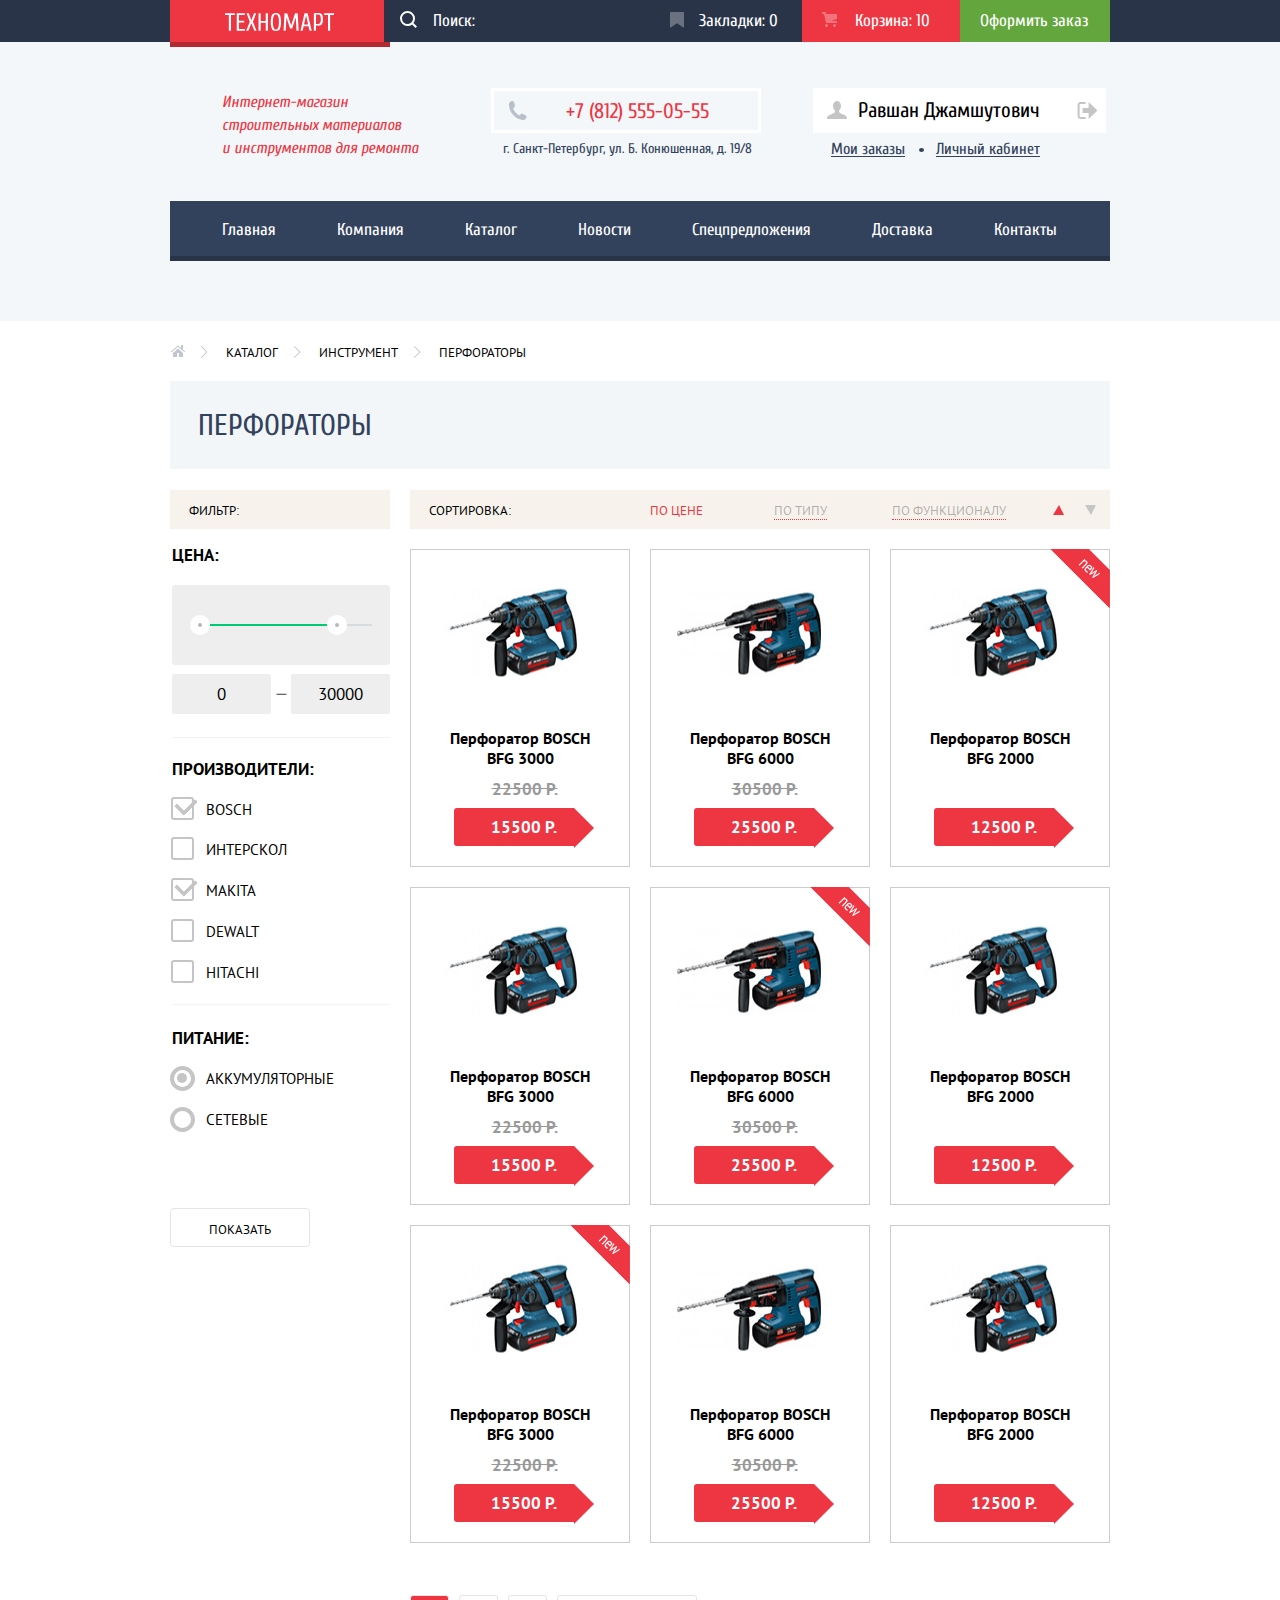
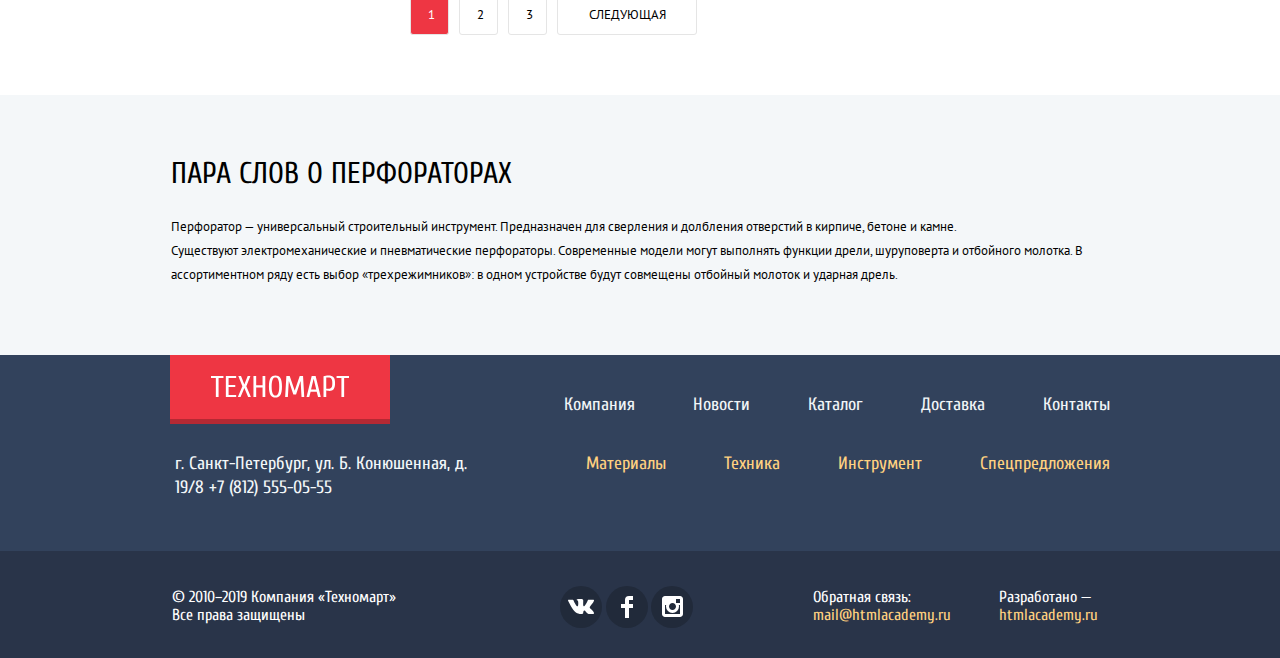
==== commit 0d7cb4b4: "fix" ====
--- a/catalog.html
+++ b/catalog.html
@@ -3,7 +3,7 @@
   <head>
     <meta charset="utf-8">
     <title>HTML Academy: Техномарт</title>
-    <link href="https://fonts.googleapis.com/css?family=Cuprum:400,400i,700,PT+Sans:400,700&display=swap&subset=cyrillic" rel="stylesheet">
+    <link href="https://fonts.googleapis.com/css?family=Cuprum:400,400i,700|PT+Sans:400,700&display=swap&subset=cyrillic" rel="stylesheet">
     <link rel="stylesheet" href="css/normalize.css">
     <link rel="stylesheet" href="css/style.min.css">
   </head>
--- a/css/style.min.css
+++ b/css/style.min.css
@@ -1 +1 @@
-@-webkit-keyframes bounce{0%{-webkit-transform:translateY(-2000px);transform:translateY(-2000px)}70%{-webkit-transform:translateY(30px);transform:translateY(30px)}90%{-webkit-transform:translateY(-10px);transform:translateY(-10px)}to{-webkit-transform:translateY(0);transform:translateY(0)}}@keyframes bounce{0%{-webkit-transform:translateY(-2000px);transform:translateY(-2000px)}70%{-webkit-transform:translateY(30px);transform:translateY(30px)}90%{-webkit-transform:translateY(-10px);transform:translateY(-10px)}to{-webkit-transform:translateY(0);transform:translateY(0)}}@-webkit-keyframes shake{0%,to{-webkit-transform:translateX(0);transform:translateX(0)}10%,30%,50%,70%,90%{-webkit-transform:translateX(-10px);transform:translateX(-10px)}20%,40%,60%,80%{-webkit-transform:translateX(10px);transform:translateX(10px)}}@keyframes shake{0%,to{-webkit-transform:translateX(0);transform:translateX(0)}10%,30%,50%,70%,90%{-webkit-transform:translateX(-10px);transform:translateX(-10px)}20%,40%,60%,80%{-webkit-transform:translateX(10px);transform:translateX(10px)}}body{margin:0;padding:0;font-family:"PT Sans",Arial,sans-serif;font-size:13px;line-height:24px;color:#000}a{text-decoration:none}.visually-hidden{position:absolute;width:1px;height:1px;clip:rect(0,0,0,0)}.main-header-logo{width:220px;position:absolute;background-color:#ee3643;-webkit-box-shadow:inset 0 -5px 0 0 rgba(0,0,0,.24);box-shadow:inset 0 -5px 0 0 rgba(0,0,0,.24)}.logo{-o-object-fit:contain;object-fit:contain;padding:13px 56px 12px 55px}.main-header-logo:focus,.main-header-logo:hover{background-color:#ca2c37}.main-header-logo:active{background-color:#ba2732}.button{display:block;font-size:14px;font-weight:400;line-height:1.29;font-family:"Cuprum",Arial,sans-serif;text-align:center;color:#fff;text-transform:uppercase;text-decoration:none;background-color:#ee3643;border-radius:4px;border:0}.button:focus,.button:hover{background-color:#ca2c37}.button:active{background-color:#ba2732}.main-header{background-color:#f4f7f9}.main-navigation,.main-user{font-size:17px;line-height:17px;color:#fff}.main-user{position:relative;font-family:"Cuprum",Arial,sans-serif;line-height:1.06;display:-webkit-box;display:-ms-flexbox;display:flex;-ms-flex-wrap:wrap;flex-wrap:wrap;margin-right:0;margin-left:auto}.footer-social ul,.site-navigation,.user{list-style:none}.main-search{width:220px;border:0;background-color:#293449;font-size:17px;line-height:1.06;padding:0 0 0 49px;background-image:url(../img/icon-search.svg);background-repeat:no-repeat;background-position:16px 11px}.main-search:hover{background-color:#212a3a;background-image:url(../img/icon-search-hover.svg)}.main-search:active,.main-search:focus{width:222px;padding-left:49px;background-color:#fff;background-image:url(../img/icon-search-active.svg)}.main-search::-webkit-input-placeholder{padding:11px 40px 11px 48px;line-height:1.06;color:#fff}.main-search:-ms-input-placeholder,.main-search::-ms-input-placeholder{padding:11px 40px 11px 48px;line-height:1.06;color:#fff}.main-search::placeholder{padding:11px 40px 11px 48px;line-height:1.06;color:#fff}.main-search:active::-webkit-input-placeholder{color:#000}.main-search:active:-ms-input-placeholder,.main-search:active::-ms-input-placeholder{color:#000}.main-search:active::placeholder{color:#000}.main-user a,.site-navigation a{font-family:"Cuprum",Arial,sans-serif;font-size:17px;font-weight:400;color:#fff}.site-navigation a{padding:20px 30px}.main-user a{padding-top:12px;padding-bottom:12px;line-height:1.06}.user a{color:#000}.site-navigation a:focus,.site-navigation a:hover{background-color:#1d2739}.user a:focus,.user a:hover{color:#ee3643}.login-link:focus path,.login-link:hover path{fill:#32425c}.user a:active{opacity:.3;color:#000}.login-link:active path{fill:#000}.main-user a:focus,.main-user a:hover{background-color:#212a3a;border:0}.main-user a:active,.site-navigation a:active{color:rgba(255,255,255,.5);background-color:#1d2739}.bookmarks{position:relative;padding-left:45px;padding-right:24px}.bookmarks::before,.cart::before{content:url(../img/icon-bookmark.svg);position:absolute;opacity:.3;left:17px}.bookmarks:hover::before{opacity:1}.bookmarks:active::before{opacity:.6}.cart{position:relative;padding:10px 23px 12px 53px}.cart::before{content:url(../img/cart-icon.svg);left:20px}.cart:hover::before{opacity:1}.cart:active::before{opacity:.6}.inner-page .cart{background-color:#ee3643}.inner-page .cart:focus,.inner-page .cart:hover{background-color:#ca2c37}.inner-page .cart:active{background-color:#ba2732}.order{background-color:#63a63e;padding:10px 22px 12px 20px}a .order:focus,a .order:hover{background-color:#5fbb2d}a .order:active{background-color:#518534;opacity:.5}.our-address,.tel{font-weight:400;font-style:normal;font-stretch:normal;letter-spacing:normal}.tel{position:relative;border:solid 3px #fff;padding:10px 15px 8px 38px;font-size:21px;line-height:1;color:#ee3643;margin-top:7px;margin-bottom:0}.tel::before{content:url(../img/icon-phone.svg);position:absolute;left:14px}.our-address{color:#32425c;margin-top:4px;margin-bottom:13px;font-size:14px;line-height:1.71;text-align:center}.info{width:200px;font-size:16px;line-height:1.44;font-family:"Cuprum",Arial,sans-serif;font-weight:400;font-style:italic;margin-top:9px;margin-left:53px;color:#ee3643}.transport-companies-list{list-style:none;font-size:18px;font-weight:400;line-height:1.11;padding-left:37px;margin-top:0}.transport-companies-list li{padding-top:21px;position:relative}.transport-companies-list li::before{content:"";position:absolute;width:22px;left:-36px;top:29px;border:1px solid #ee3643}.index-columns h2{font-size:30px;line-height:1;font-family:"Cuprum",Arial,sans-serif;font-weight:400;text-transform:uppercase;padding-left:2px;margin-bottom:15px}.index-columns p{font-family:"PT Sans",Arial,sans-serif;font-size:13px;font-weight:400;line-height:1.85;font-style:normal;font-stretch:normal;letter-spacing:normal;padding-top:11px;padding-left:2px;margin-bottom:0}.contacts p{padding-right:80px;margin-bottom:31px}.contacts img{display:block;width:300px;height:158px;background-color:#f4f7f9}.contacts-button{width:300px;margin-top:36px;margin-left:1px;padding-top:10px;padding-bottom:10px}.contacts-item input{font:inherit;background-color:transparent;border:2px solid #dee3e4}.contacts-item input:focus{border-color:#ee3643}.page-title{font-family:"Cuprum",Arial,sans-serif;font-size:30px;line-height:30px;color:#32425c;padding-left:30px;padding-top:32px;padding-bottom:34px}.main-social{width:100%;color:#fff;background-color:#293449}.footer-navigation a{color:#f1f5f7;text-decoration:none}.footer-navigation a:focus,.footer-navigation a:hover{text-decoration:underline}.footer-navigation a:active{color:rgba(241,245,247,.5)}.button-social,.footer-navigation-addition a{color:#ffd180;text-decoration:none}.button-social:focus,.button-social:hover,.footer-navigation-addition a:focus,.footer-navigation-addition a:hover{text-decoration:underline}.footer-navigation-addition a:active{color:rgba(255,209,128,.5)}.button-social:active{color:#ee3643;text-decoration:none}.social-btn{color:#fff}.navigation{display:-webkit-box;display:-ms-flexbox;display:flex;-webkit-box-orient:vertical;-webkit-box-direction:normal;-ms-flex-direction:column;flex-direction:column;-webkit-box-align:center;-ms-flex-align:center;align-items:center;background-color:transparent}.main-navigation{width:100%;list-style:none;margin-bottom:60px}.user-navigation{width:100%;display:-webkit-box;display:-ms-flexbox;display:flex;-webkit-box-pack:start;-ms-flex-pack:start;justify-content:flex-start;-webkit-box-flex:0;-ms-flex-positive:0;flex-grow:0;padding:0;margin:0 0 26px;list-style:none}.contact-wapper{width:270px;-webkit-box-orient:vertical;-webkit-box-direction:normal;-ms-flex-direction:column;flex-direction:column;-webkit-box-pack:center;-ms-flex-pack:center;justify-content:center;text-align:center;margin-left:68px}.contact-wapper,.main-with-logo,.user{display:-webkit-box;display:-ms-flexbox;display:flex}.user{-webkit-box-orient:horizontal;-webkit-box-direction:normal;-ms-flex-direction:row;flex-direction:row;padding:0;-webkit-box-pack:end;-ms-flex-pack:end;justify-content:flex-end;margin-left:74px;margin-right:0;width:281px}.user li{font-size:21px;font-weight:400;font-style:normal;font-stretch:normal;line-height:1;letter-spacing:normal;margin-right:0}.user a{padding:10px 25px 11px 24px;background-color:#fff}.user .login-link{position:relative;padding-left:48px;margin-right:10px}.user svg{position:absolute;top:15px;left:15px}.main-with-logo{width:100%;margin-bottom:40px;background-color:#293449}.navigation-contaner{position:relative;margin-left:52px;margin-top:18px}.name-user{position:relative;margin-top:20px;padding:10px 66px 11px 45px;background-color:#fff;font-family:"Cuprum",Arial,sans-serif;font-size:21px;font-weight:400;line-height:1;color:#000}.name-user::before{content:url(../img/icon-user.svg);position:absolute;background-repeat:no-repeat;width:20px;height:18;top:13px;left:14px}.login-out{position:absolute;right:31px}.login-out::before{content:url(../img/icon-logout.svg);position:absolute;top:2px;left:0}.name-user:active{opacity:.3}.name-user:focus::before,.name-user:hover::before{content:url(../img/icon-user-hover.svg)}.login-out:hover::before{content:url(../img/icon-logout-hover.svg)}.login-out:active::before,.name-user:active::before{opacity:.2}.inner-user-navigation{display:-webkit-box;display:-ms-flexbox;display:flex;-webkit-box-orient:horizontal;-webkit-box-direction:normal;-ms-flex-direction:row;flex-direction:row;padding:0 0 0 18px;margin-top:19px;margin-bottom:5px;list-style-type:none}.inner-user-navigation li{position:relative;margin-right:31px;height:16px;border-bottom:1px solid #32425c}.inner-user-navigation li:last-child{margin-right:0}.inner-user-navigation li:focus,.inner-user-navigation li:hover{border-color:#ee3643}.inner-user-navigation a:active,.inner-user-navigation li:active{border-color:rgba(50,66,92,.3);opacity:.3}.inner-user-navigation a:focus,.inner-user-navigation a:hover{color:#ee3643}.inner-user-navigation li:first-child::after{content:"";position:absolute;width:5px;height:4px;top:8px;right:-19px;border-radius:50%;background-color:#32425c}.inner-user-navigation a{font-family:"Cuprum",Arial,sans-serif;font-size:16px;font-weight:400;line-height:1.13;text-align:left;color:#32425c}.site-navigation{-webkit-box-pack:justify;-ms-flex-pack:justify;justify-content:space-between;-ms-flex-wrap:wrap;flex-wrap:wrap;margin:0;min-height:60px;background-color:#32425c;padding:0 24px 0 23px;-webkit-box-shadow:inset 0 -5px 0 0 #293449;box-shadow:inset 0 -5px 0 0 #293449}.index-columns,.site-navigation,.site-navigation li{display:-webkit-box;display:-ms-flexbox;display:flex}.index-columns{width:100%;-webkit-box-pack:justify;-ms-flex-pack:justify;justify-content:space-between;margin-top:54px;margin-bottom:86px}.about-us{width:521px;font-family:"Cuprum",Arial,sans-serif}.aboutus-button{width:220px;padding-top:10px;padding-bottom:10px;margin-top:37px;margin-left:1px;margin-right:40px}.contacts{width:300px;font-family:"Cuprum",Arial,sans-serif}.main-container{margin-top:59px}.main-footer{display:-webkit-box;display:-ms-flexbox;display:flex;-webkit-box-orient:vertical;-webkit-box-direction:normal;-ms-flex-direction:column;flex-direction:column}.footer-container{width:100%;background-color:#32425c}.footer-items{width:100%;font-family:"Cuprum",Arial,sans-serif;font-size:18px;line-height:1.33;margin-bottom:33px}.main-footer-logo{width:220px;text-align:center;padding-bottom:19px;padding-top:20px;-webkit-box-shadow:inset 0 -5px 0 0 rgba(0,0,0,.24);box-shadow:inset 0 -5px 0 0 rgba(0,0,0,.24);background-color:#ee3643}.footer-navigation,.footer-navigation-addition{display:-webkit-box;display:-ms-flexbox;display:flex;-webkit-box-orient:horizontal;-webkit-box-direction:normal;-ms-flex-direction:row;flex-direction:row;-webkit-box-pack:justify;-ms-flex-pack:justify;justify-content:space-between;-ms-flex-wrap:wrap;flex-wrap:wrap;padding-left:0;margin:0;list-style:none}.footer-navigation{width:546px;padding-top:38px}.footer-navigation-addition{width:524px;padding-top:28px}.footer-main-with-logo{-ms-flex-wrap:wrap;flex-wrap:wrap}.footer-item-container,.footer-main-with-logo{display:-webkit-box;display:-ms-flexbox;display:flex;-webkit-box-pack:justify;-ms-flex-pack:justify;justify-content:space-between}.footer-contacts{width:325px;padding-left:5px;padding-top:10px;color:#f3f7f9}.footer-social{width:100%;display:-webkit-box;display:-ms-flexbox;display:flex;-webkit-box-pack:start;-ms-flex-pack:start;justify-content:flex-start;-ms-flex-wrap:wrap;flex-wrap:wrap;font-size:16px;font-weight:400;line-height:1.13;text-align:left;margin-top:21px;margin-bottom:18px}.footer-social-info{width:230px;margin-left:2px}.footer-social-items,.social-btn{display:-webkit-box;display:-ms-flexbox;display:flex}.footer-social-items{-ms-flex-wrap:wrap;flex-wrap:wrap;margin:14px 120px 0 158px;padding:0;list-style:none;width:133px;-webkit-box-pack:justify;-ms-flex-pack:justify;justify-content:space-between}.social-btn{-webkit-box-align:center;-ms-flex-align:center;align-items:center;-webkit-box-pack:center;-ms-flex-pack:center;justify-content:center;width:42px;height:42px;border-radius:50%;background-color:#212a3a}.social-btn:active,.social-btn:focus,.social-btn:hover{background-color:#ee3643}.container,.footer-copyright{display:-webkit-box;display:-ms-flexbox;display:flex}.footer-copyright{-webkit-box-pack:justify;-ms-flex-pack:justify;justify-content:space-between;width:285px}.footer-copyright p{margin-bottom:0}.container{width:940px;margin:0 auto;padding:0;font-family:"Cuprum",Arial,sans-serif;font-size:17px;line-height:1.06}.page-title{margin-bottom:20px}.breadcrumbs{display:-webkit-box;display:-ms-flexbox;display:flex;-webkit-box-pack:start;-ms-flex-pack:start;justify-content:flex-start;-ms-flex-wrap:wrap;flex-wrap:wrap;padding:0;margin:23px 0 19px;list-style-type:none}.breadcrumbs li{position:relative;font-family:"PT Sans",Arial,sans-serif;font-size:13px;font-weight:400;line-height:1.38;text-transform:uppercase;margin-right:41px;color:#000}.breadcrumbs li:last-child{margin-right:0}.breadcrumbs li::after{content:url(../img/icon-right-small.svg);position:absolute;top:1px;right:-23px;width:8px;height:8px}.breadcrumbs a{color:#000}.breadcrumbs li:last-child::after{display:none}.title-wapper{width:100%;background-color:#f2f6f8}.headline{width:100%;display:-webkit-box;display:-ms-flexbox;display:flex;-webkit-box-pack:justify;-ms-flex-pack:justify;justify-content:space-between;font-family:"PT Sans",Arial,sans-serif;font-size:13px;font-weight:400;line-height:1.38;text-transform:uppercase;margin:21px 0 0;padding:0}.headline-filter,.headline-sort{background-color:#f7f3ec}.headline-filter p,.headline-sort p,.sort-list{margin-bottom:9px;margin-top:12px}.headline-filter p,.headline-sort p{margin-left:19px}.headline-sort p{margin-right:139px}.headline-filter{width:220px}.headline-sort,.sort-list{display:-webkit-box;display:-ms-flexbox;display:flex;-webkit-box-pack:start;-ms-flex-pack:start;justify-content:flex-start}.headline-sort{width:700px}.sort-list{-webkit-box-orient:horizontal;-webkit-box-direction:normal;-ms-flex-direction:row;flex-direction:row;margin-right:17px;padding:0;list-style-type:none}.sort-list li:first-child{margin-right:71px;color:#ee3643}.sort-list li:nth-child(2){height:14px;margin-right:65px}.sort-list li:nth-child(3){height:14px;margin-right:17px}.sort-list li:nth-child(4){margin-right:21px}.sort-list--link{border-bottom:1px dotted #ee3643;color:rgba(0,0,0,.3)}.sort-list--link:focus,.sort-list--link:hover{color:#000;border-bottom:1px solid #ee3643}.link--active,.link--active:active,.link--active:focus,.link--active:hover{color:#ee3643;border:0}.arrow svg:focus,.arrow svg:hover{fill:#000}.filters{width:220px}.filter{margin-top:12px}.filter fieldset{padding-left:0;padding-right:0;padding-bottom:23px;border:0;border-bottom:1px solid #f7f3ec;margin-right:0}.filter legend,.filter-brands ul,.filter-power ul{font-family:"PT Sans",Arial,sans-serif;font-size:17px;font-weight:700;line-height:1.76;text-transform:uppercase}.filter .filter-brands{margin-top:17px;padding-bottom:0}.filter-brands ul,.filter-power ul{font-size:15px;font-weight:400;line-height:1.33;list-style-type:none;padding:0;margin:0}.filter-brands legend,.filter-power legend{margin-bottom:9px}.filter-option{margin-bottom:21px;padding-left:34px}.filter-option label{position:relative;display:block;cursor:pointer;-webkit-user-select:none;-moz-user-select:none;-ms-user-select:none;user-select:none}.filter-input-checkbox+label::before{content:"";position:absolute;left:-35px;top:-3px;width:19px;height:19px;border:2px solid #c5c5c5;border-radius:3px}.filter-input-checkbox:checked+label::after{content:"";position:absolute;top:-6px;left:-27px;width:10px;height:16px;border-radius:1px;border-left:4px solid #c5c5c5;border-bottom:4px solid #c5c5c5;-webkit-transform:scale(-1,1) rotate(-45deg);-ms-transform:scale(-1,1) rotate(-45deg);transform:scale(-1,1) rotate(-45deg)}.filter-input:focus+label,.filter-input:hover+label{color:#b5b5b5}.filter-input:focus+label::after,.filter-input:focus+label::before,.filter-input:hover+label::after,.filter-input:hover+label::before{border-color:#b5b5b5}.filter-input:disabled+label,.filter-input:disabled+label::after,.filter-input:disabled+label::before{opacity:.3}.filter .filter-power{margin-top:19px;border-bottom:none}.filter-input-radio+label::before{content:"";position:absolute;top:-3px;left:-36px;width:17px;height:17px;border:4px solid #c5c5c5;border-radius:50%}.filter-input-radio:checked+label::after{content:"";position:absolute;top:4px;left:-29px;width:10px;height:10px;background-color:#c5c5c5;border-radius:50%}.filter-button{width:140px;padding-top:12px;padding-bottom:7px;margin-top:34px;background-color:#fff;border:solid 1px #e5e5e5;color:#000;font-family:"PT Sans",Arial,sans-serif;font-size:13px;font-weight:400;line-height:1.38}.filter-button:focus,.filter-button:hover{border-color:#bdc6ca;background-color:#fff}.filter-button:active{border-color:#ee3643;background-color:#fff}.catalog{width:700px}.catalog-columns{width:100%;display:-webkit-box;display:-ms-flexbox;display:flex;-webkit-box-pack:justify;-ms-flex-pack:justify;justify-content:space-between}.catalog-items{width:700px;margin:20px auto 0}.catalog-item{position:relative;display:inline-block;vertical-align:top;width:218px;margin-right:20px;margin-bottom:20px;border:1px solid #ccc}.main-container .catalog-item:nth-child(3n){margin-right:20px}.catalog-item:nth-child(3n),.main-container .catalog-item:nth-child(4n){margin-right:0}.catalog-items{font-size:0}.main-container .catalog-items{width:100%}.catalog-item{font-family:"PT Sans",Arial,sans-serif;font-size:18px;font-weight:700;line-height:1.11;letter-spacing:normal;text-align:center;font-style:normal;font-stretch:normal}.catalog-item .flag{position:absolute;top:-1px;right:-1px;width:60px;height:60px;text-indent:-1000px;overflow:hidden;z-index:20}.catalog-item .flag-new{background:url(../img/new-flag.png) no-repeat 0 0}.catalog-item .actions{position:absolute;top:0;left:0;width:218px;height:88px;padding:40px 0;background-color:rgba(255,255,255,.9);z-index:10}.bookmark,.buy{display:block;margin:0 auto 7px;background-color:#63a63e;border-radius:3px;font-size:14px;font-weight:400;font-family:"Cuprum",Arial,sans-serif;line-height:18px;text-decoration:none;text-transform:uppercase}.buy{color:#fff}.bookmark{width:129px;padding:7px 0}.buy{width:135px;-webkit-box-shadow:inset 0 -3px 0 0 #367315;box-shadow:inset 0 -3px 0 0 #367315;padding:10px 0}.buy:focus,.buy:hover{background-color:#5fbb2d}.buy:active{background-color:#518534}.bookmark{color:#32425c;background:#fff;border:3px solid #63a63e}.bookmark:focus,.bookmark:hover{border:solid 3px #32425c}.bookmark:active{opacity:.3}.catalog-item .actions{display:none}.catalog-item:focus,.catalog-item:hover{-webkit-box-shadow:0 10px 25px 0 rgba(41,52,73,.5);box-shadow:0 10px 25px 0 rgba(41,52,73,.5)}.catalog-item:hover .actions{display:block}.catalog-item .image{width:218px;height:168px}.catalog-item .image img{max-width:100%}.catalog-item .title{min-height:40px;padding:0 25px;margin-top:11px;margin-bottom:11px}.catalog-item .discount,.catalog-item .price{font-size:17px;line-height:1.06;margin-top:8px}.catalog-item .discount{min-height:20px;text-decoration:line-through;margin-bottom:5px;margin-left:9px;color:#999}.catalog-item .price{position:relative;width:80px;margin-left:43px;margin-bottom:20px;padding:10px 30px;color:#fff;background:#ee3643;border-radius:3px}.catalog-item--notdiscount .price{margin-top:39px}.catalog-item .price:after{content:"";position:absolute;top:0;right:-20px;width:0;height:0;border:20px solid #fff;border-left-color:#ee3643}.pagination-list{display:-webkit-box;display:-ms-flexbox;display:flex;-ms-flex-wrap:wrap;flex-wrap:wrap;padding:0;margin:32px 0 60px;list-style:none}.pagination-item{width:39px;margin-right:10px}.pagination-item:last-child{width:140px;margin-right:0}.pagination-item a{display:block;padding:10px 17px;font-family:"PT Sans",Arial,sans-serif;font-size:13px;font-weight:400;line-height:1.38;text-align:center;text-transform:uppercase;color:#000;background-color:#fff;border:1px solid #e5e5e5;border-radius:3px}.pagination-item a:focus,.pagination-item a:hover{border-color:#bdc6ca}.pagination-item a:active{border-color:#ee3643}.pagination-item-current a{color:#fff;background-color:#ee3643}.pagination-item-current a:active,.pagination-item-current a:focus,.pagination-item-current a:hover{color:#fff;background-color:#ee3643}.filter-range-wrapper{margin-top:8px;margin-bottom:9px;padding:39px 18px;border-radius:3px;background-color:#eee}.filter-range{position:relative}.filter-range-scale{height:2px;background-color:#d7dcde}.filter-range-bar{height:2px;width:75%;background-color:#00ca74}.filter-range-handle{position:absolute;top:50%;left:0;-webkit-transform:translateY(-50%);-ms-transform:translateY(-50%);transform:translateY(-50%);width:4px;height:4px;-webkit-box-sizing:content-box;box-sizing:content-box;padding:0;border:8px solid #fff;border-radius:50%;background-color:#b7b7b7;cursor:pointer}.filter-range-handle.min{left:0}.filter-range-handle.max{left:75%}.filter-interval,.promo__list{display:-webkit-box;display:-ms-flexbox;display:flex;-ms-flex-wrap:wrap;flex-wrap:wrap;-webkit-box-pack:justify;-ms-flex-pack:justify;justify-content:space-between}.filter-interval input{width:95px;height:38px;border-radius:2px;border:0;font:inherit;color:inherit;text-align:center;background-color:#eee;font-family:"PT Sans",Arial,sans-serif;font-size:17px;font-weight:400;line-height:1.06}.filter-interval span{padding-top:11px;color:#444}.promo__list{padding:0;list-style:none;width:1100px;margin:0 0 53px}.promo__item{width:256px;height:83px;padding:20px 22px}.promo__item:not(:nth-child(-n+3)){margin-top:20px}.slider{width:620px;height:266px;padding:0;background-color:#b7babb}.promo__item:last-child{margin-top:-123px;margin-left:auto}.promo__item-title{font-size:24px;font-weight:700;line-height:1.25;margin-top:1px;margin-left:2px;margin-bottom:13px;color:#fff}.promo__materials{background-color:#ffbf47;position:relative}.promo__materials::before{content:url(../img/icon-pail.svg);position:absolute;width:44px;height:65px;top:31px;right:42px}.tag-new{background-image:url(../img/new-flag.png);background-repeat:no-repeat;background-position:241px 0}.promo__technics,.promo__tools{background-color:#3bbce3;position:relative}.promo__tools::before{content:url(../img/icon-drill.svg);position:absolute;width:75px;height:61px;top:33px;right:27px}.promo__technics{background-color:#dc91d8}.promo__technics::before{content:url(../img/icon-tractor.svg);position:absolute;width:78px;height:62px;top:31px;right:30px}.promo__sale,.promo__shipping{background-color:#8ed78f;position:relative}.promo__sale::before{content:url(../img/icon-basket.svg);position:absolute;width:59px;height:72px;top:26px;right:44px}.promo__shipping{background-color:#ffc047}.promo__shipping::before{content:url(../img/icon-car.svg);position:absolute;width:78px;height:63px;top:32px;right:30px}.promo__link{width:135px;height:38px;display:-webkit-box;display:-ms-flexbox;display:flex;-webkit-box-pack:center;-ms-flex-pack:center;justify-content:center;-webkit-box-align:center;-ms-flex-align:center;align-items:center;background-color:rgba(0,0,0,.1);margin-left:3px;border-radius:4px;font-size:14px;font-weight:400;line-height:1.29;text-transform:uppercase;color:#fff}.promo__link:focus,.promo__link:hover{background-color:rgba(0,0,0,.2)}.promo__link:active{background-color:rgba(0,0,0,.3)}.slider{position:relative}.slider-controls{position:absolute;left:308px;bottom:44px;z-index:100;width:140px;height:10px;text-align:center;font-size:0;-webkit-transform:translateX(-50%);-ms-transform:translateX(-50%);transform:translateX(-50%)}.slider-controls label{position:relative;display:inline-block;vertical-align:bottom;width:10px;height:10px;padding:5px;border-radius:50%;cursor:pointer}.slider-controls label::after{content:"";position:absolute;top:8px;left:8px;z-index:1;width:10px;height:10px;background:#fff;border-radius:50%}.slider-list{margin:0;padding:0;list-style:none}.slider-item--show{display:block}.slider-item{display:none;padding:22px 0 23px}.slider-item:nth-child(1),.slider-item:nth-child(2){background-image:url(../img/slide-tools-1.png);background-repeat:no-repeat;background-position:100% 0}.slider-item:nth-child(2){background-image:url(../img/slide-tools-2.png)}#product-1:checked~.slider-list .slider-item:nth-child(1),#product-2:checked~.slider-list .slider-item:nth-child(2){display:block}#product-1:checked~.slider-controls .slider-controls-item--1::before,#product-2:checked~.slider-controls .slider-controls-item--2::before{content:"";position:absolute;left:50%;top:50%;z-index:2;width:6px;height:6px;margin:0;background-color:red;border-radius:50%}.slider-item h3{margin:0 0 2px 26px;font-size:36px;line-height:1;font-weight:700;text-transform:uppercase;color:#fff}.slider-item p{font-size:18px;font-weight:400;line-height:1.33;margin:0 0 122px 26px;color:#fff}.slider-item-button{width:195px;padding-top:11px;padding-bottom:9px;margin-left:26px}.slider-toggle{position:absolute;width:580px;left:27px;bottom:152px;z-index:10}.toggle{position:relative;width:22px;height:40px;border:0;background-repeat:no-repeat;background-position:center;background-color:transparent}.button-back,.button-next{position:absolute;background-image:url(../img/icon-left.svg)}.button-next{background-image:url(../img/icon-right.svg);right:5px}.popular-wapper{display:-webkit-box;display:-ms-flexbox;display:flex;-webkit-box-orient:horizontal;-webkit-box-direction:normal;-ms-flex-direction:row;flex-direction:row;-webkit-box-pack:justify;-ms-flex-pack:justify;justify-content:space-between;background-color:#f9f5f0}.popular-title{font-size:30px;font-weight:400;line-height:1;margin-top:30px;margin-bottom:28px;margin-left:30px;color:#32425c;text-transform:uppercase}.popular-button{width:253px;padding-top:11px;padding-bottom:9px;margin-top:25px;margin-bottom:26px;margin-right:23px}.brands-item,.brands-list-items{display:-webkit-box;display:-ms-flexbox;display:flex}.brands-list-items{list-style-type:none;-webkit-box-orient:horizontal;-webkit-box-direction:normal;-ms-flex-direction:row;flex-direction:row;-ms-flex-wrap:wrap;flex-wrap:wrap;padding:0;margin-top:21px;width:940px;-webkit-box-pack:start;-ms-flex-pack:start;justify-content:flex-start;margin-bottom:65px}.brands-item{width:218px;height:143px;-webkit-box-align:center;-ms-flex-align:center;align-items:center;-webkit-box-pack:center;-ms-flex-pack:center;justify-content:center;border:solid 1px #eaeaea;margin-right:20px;margin-bottom:20px}.brands-item:nth-child(4),.brands-item:nth-child(8){margin-right:0;margin-bottom:0}.brands-item:nth-child(4) a{padding-bottom:12px}.brands-item:nth-child(5) a{padding-top:5px;padding-left:8px}.brands-item:nth-child(8) a{padding-bottom:5px;padding-left:6px}.brands-item:focus,.brands-item:hover{-webkit-box-shadow:0 10px 25px 0 rgba(41,52,73,.5);box-shadow:0 10px 25px 0 rgba(41,52,73,.5)}.brands-item:active{-webkit-box-shadow:0 4px 10px 0 rgba(41,52,73,.5);box-shadow:0 4px 10px 0 rgba(41,52,73,.5);opacity:.3}.service-wapper{width:100%;background-color:#f4f7f9}.service{margin-top:40px;margin-bottom:99px}.service-info{padding-left:2px;margin-bottom:54px}.service-title{font-size:30px;font-weight:400;line-height:1;text-transform:uppercase;padding-bottom:1px}.service-content p,.service-info p{font-family:"PT Sans",Arial,sans-serif;font-size:13px;font-weight:400;line-height:1.85}.service-slider{width:940px;display:-webkit-box;display:-ms-flexbox;display:flex;-webkit-box-orient:horizontal;-webkit-box-direction:normal;-ms-flex-direction:row;flex-direction:row;-webkit-box-pack:start;-ms-flex-pack:start;justify-content:flex-start}.service-list{list-style-type:none;position:relative;padding:0;margin:14px 0 0}.service-list::before{content:url(../img/shadow.png);position:absolute;right:0;top:-40px}.service-item{width:217px;font-size:21px;font-weight:700;line-height:1.43;color:#fff;cursor:pointer;padding-left:23px;padding-top:16px;padding-bottom:16px;background-color:#32425c;-webkit-box-shadow:0 1px 0 0 #293449,inset 0 1px 0 0 #405069;box-shadow:0 1px 0 0 #293449,inset 0 1px 0 0 #405069}.service-item:focus,.service-item:hover{background-color:#293449}.service-item--active,.service-item--active:focus,.service-item--active:hover{color:#32425c;background-color:#fff;-webkit-box-shadow:0 1px 0 0 #fff,inset .6px .8px 0 0 #fff;box-shadow:0 1px 0 0 #fff,inset .6px .8px 0 0 #fff}.service-item .service-item--active{cursor:default}.service-contents{list-style-type:none;padding:0;margin:0}.service-content{position:relative;padding-left:82px;padding-top:13px}.slider-item--close{display:none}.service-content h3{margin:0;padding-bottom:12px;font-size:36px;font-weight:400;line-height:1;color:#32425c;text-transform:uppercase}.delivery-info{padding-right:340px}.delivery-content::before{content:url(../img/delivery.png);position:absolute;right:0;top:38px}.assurance-info{padding-right:240px;margin-bottom:-20px}.assurance-content::before{content:url(../img/guarantee.png);position:absolute;right:-8px;top:18px}.credit-info{padding-right:300px;padding-bottom:13px}.credit-content::before{content:url(../img/credit.png);position:absolute;right:-50px;top:14px}.credit-button{width:195px;padding-top:12px;padding-bottom:10px;margin-right:385px}.tools-info .container{-webkit-box-orient:vertical;-webkit-box-direction:normal;-ms-flex-direction:column;flex-direction:column}.tools-info{width:100%;background-color:#f4f7f9;padding-bottom:55px}.tools-content,.tools-title{font-weight:400;margin-left:1px}.tools-title{text-transform:uppercase;margin-top:64px;margin-bottom:13px;font-family:"Cuprum",Arial,sans-serif;font-size:30px;line-height:1}.tools-content{font-family:"PT Sans",Arial,sans-serif;font-size:13px;line-height:1.85}.modal{display:none;position:fixed;color:#000;background-color:#fff;z-index:100}.modal-show{display:block;-webkit-animation:bounce .6s;animation:bounce .6s}.modal-error{-webkit-animation:shake .6s;animation:shake .6s}.modal-contacts{top:20px;left:50%;width:460px;margin-left:-309px;padding:47px 80px 0;border-top:7px solid #ee3643}.contacts-form{margin:0}.contacts-form p{margin:0 0 10px}.contacts-form label{font-family:"Cuprum",Arial,sans-serif;font-size:18px;font-weight:400;line-height:1;padding-left:1px;padding-bottom:9px}.contacts-form-wapper,.contacts-item{display:-webkit-box;display:-ms-flexbox;display:flex;-webkit-box-orient:vertical;-webkit-box-direction:normal;-ms-flex-direction:column;flex-direction:column}.contacts-form-wapper{-webkit-box-orient:horizontal;-ms-flex-direction:row;flex-direction:row;-webkit-box-pack:justify;-ms-flex-pack:justify;justify-content:space-between;margin-bottom:11px}.contacts-form input[type=text],.contacts-form textarea{font-family:"PT Sans",Arial,sans-serif;font-size:13px;font-weight:400;line-height:1.38}.contacts-form input[type=text]{-webkit-box-sizing:border-box;box-sizing:border-box;width:220px;padding:9px 40px 8px 14px;border-radius:3px}.contacts-form textarea{height:98px;padding-top:10px;padding-left:14px;border:2px solid #dee3e4;border-radius:3px}.contacts-form input[type=text]:hover,.contacts-form textarea:hover{border-color:#b5b5b5}.contacts-form input[type=text]:active,.contacts-form input[type=text]:focus,.contacts-form textarea:active,.contacts-form textarea:focus{border-color:#ee3643}.button-wapper{width:540px;margin-top:37px;margin-left:-80px;padding-top:27px;padding-left:80px;padding-bottom:30px;margin-bottom:0;background-color:#f4f4f4}.button-contacts{width:460px;margin-top:10px;padding-top:10px;padding-bottom:10px}.modal-map{top:60%;left:50%;width:940px;height:447px;margin-top:-280px;margin-left:-470px;-webkit-box-shadow:0 0 14.7px 1.3px rgba(47,42,43,.5);box-shadow:0 0 14.7px 1.3px rgba(47,42,43,.5);background-color:#565656}.modal-map p{position:absolute;top:0;left:0;z-index:101;margin:0}.modal-map iframe{position:relative;z-index:102;border:0}.modal-close{position:absolute;top:7px;right:7px;width:22px;height:22px;font-size:0;background-color:transparent;border:0;cursor:pointer;z-index:103}.modal-close::after,.modal-close::before{content:"";position:absolute;top:11px;left:-3px;width:27px;height:4px;background-color:#ee3643}.modal-close::before{-webkit-transform:rotate(45deg);-ms-transform:rotate(45deg);transform:rotate(45deg)}.modal-close::after{-webkit-transform:rotate(-45deg);-ms-transform:rotate(-45deg);transform:rotate(-45deg)}.modal-cart-form{top:170px;left:50%;width:460px;margin-left:-309px;padding:35px 80px 0;border-top:7px solid #ee3643;-webkit-box-shadow:0 20px 40px 0 rgba(41,52,73,.75);box-shadow:0 20px 40px 0 rgba(41,52,73,.75)}.modal-cart-text{position:relative;font-family:"Cuprum",Arial,sans-serif;font-size:30px;font-weight:400;line-height:1;text-align:center;padding-left:55px;margin-bottom:68px}.modal-cart-text::before{content:url(../img/modal-check.svg);position:absolute;left:1px;top:-17px}.button-cart-wapper{width:460px;display:-webkit-box;display:-ms-flexbox;display:flex;-webkit-box-orient:horizontal;-webkit-box-direction:normal;-ms-flex-direction:row;flex-direction:row;-webkit-box-pack:justify;-ms-flex-pack:justify;justify-content:space-between;padding:37px 80px;margin-left:-80px;background-color:#f1f1f1}.button-cart-left,.button-cart-right{width:220px;padding-top:10px;padding-bottom:8px}.button-cart-right{background-color:#fff;border:solid 1px #e5e5e5;color:#000}.button-cart-right:focus,.button-cart-right:hover{border-color:#bdc6ca;background-color:#fff}.button-cart-right:active{border-color:#ee3643;background-color:#fff}
+@-webkit-keyframes bounce{0%{-webkit-transform:translateY(-2000px);transform:translateY(-2000px)}70%{-webkit-transform:translateY(30px);transform:translateY(30px)}90%{-webkit-transform:translateY(-10px);transform:translateY(-10px)}to{-webkit-transform:translateY(0);transform:translateY(0)}}@keyframes bounce{0%{-webkit-transform:translateY(-2000px);transform:translateY(-2000px)}70%{-webkit-transform:translateY(30px);transform:translateY(30px)}90%{-webkit-transform:translateY(-10px);transform:translateY(-10px)}to{-webkit-transform:translateY(0);transform:translateY(0)}}@-webkit-keyframes shake{0%,to{-webkit-transform:translateX(0);transform:translateX(0)}10%,30%,50%,70%,90%{-webkit-transform:translateX(-10px);transform:translateX(-10px)}20%,40%,60%,80%{-webkit-transform:translateX(10px);transform:translateX(10px)}}@keyframes shake{0%,to{-webkit-transform:translateX(0);transform:translateX(0)}10%,30%,50%,70%,90%{-webkit-transform:translateX(-10px);transform:translateX(-10px)}20%,40%,60%,80%{-webkit-transform:translateX(10px);transform:translateX(10px)}}body{min-width:960px;margin:0;padding:0;font-family:"PT Sans",Arial,sans-serif;font-size:13px;line-height:24px;color:#000}a{text-decoration:none}.visually-hidden:not(:focus):not(:active),input[type=checkbox].visually-hidden,input[type=radio].visually-hidden{position:absolute;width:1px;height:1px;margin:-1px;border:0;padding:0;white-space:nowrap;-webkit-clip-path:inset(100%);clip-path:inset(100%);clip:rect(0 0 0 0);overflow:hidden}.main-header-logo{width:220px;position:absolute;background-color:#ee3643;-webkit-box-shadow:inset 0 -5px 0 0 rgba(0,0,0,.24);box-shadow:inset 0 -5px 0 0 rgba(0,0,0,.24)}.logo{-o-object-fit:contain;object-fit:contain;padding:13px 56px 12px 55px}.main-header-logo:focus,.main-header-logo:hover{background-color:#ca2c37}.main-header-logo:active{background-color:#ba2732}.button{display:block;font-size:14px;font-weight:400;line-height:1.29;font-family:"Cuprum",Arial,sans-serif;text-align:center;color:#fff;text-transform:uppercase;text-decoration:none;background-color:#ee3643;border-radius:4px;border:0}.button:focus,.button:hover{background-color:#ca2c37}.button:active{background-color:#ba2732}.main-header{background-color:#f4f7f9}.main-navigation,.main-user{font-size:17px;line-height:17px;color:#fff}.main-user{position:relative;font-family:"Cuprum",Arial,sans-serif;line-height:1.06;display:-webkit-box;display:-ms-flexbox;display:flex;-webkit-box-pack:end;-ms-flex-pack:end;justify-content:flex-end;-ms-flex-wrap:wrap;flex-wrap:wrap;margin-right:0;margin-left:auto}.footer-social ul,.site-navigation,.user{list-style:none}.main-search{width:220px;border:0;background-color:#293449;font-size:17px;line-height:1.06;padding:0 0 0 49px;background-image:url(../img/icon-search.svg);background-repeat:no-repeat;background-position:16px 11px}.main-search:hover{background-color:#212a3a;background-image:url(../img/icon-search-hover.svg)}.main-search:active,.main-search:focus{width:222px;padding-left:49px;background-color:#fff;background-image:url(../img/icon-search-active.svg)}.main-search::-webkit-input-placeholder{padding:11px 40px 11px 48px;line-height:1.06;color:#fff}.main-search:-ms-input-placeholder,.main-search::-ms-input-placeholder{padding:11px 40px 11px 48px;line-height:1.06;color:#fff}.main-search::placeholder{padding:11px 40px 11px 0;line-height:1.06;color:#fff}.main-search:active::-webkit-input-placeholder{color:#000}.main-search:active:-ms-input-placeholder,.main-search:active::-ms-input-placeholder{color:#000}.main-search:active::placeholder{color:#000}.main-user a,.site-navigation a{font-family:"Cuprum",Arial,sans-serif;font-size:17px;font-weight:400;color:#fff}.site-navigation a{padding:20px 30px;margin-right:1px}.main-user a{padding-top:12px;padding-bottom:12px;line-height:1.06}.user a{color:#000}.site-navigation a:focus,.site-navigation a:hover{background-color:#1d2739}.user a:focus,.user a:hover{color:#ee3643}.login-link:focus path,.login-link:hover path{fill:#32425c}.user a:active{opacity:.3;color:#000}.login-link:active path{fill:#000}.main-user a:focus,.main-user a:hover{background-color:#212a3a;border:0}.main-user a:active,.site-navigation a:active{color:rgba(255,255,255,.5);background-color:#1d2739}.bookmarks{position:relative;padding-left:46px;padding-right:24px}.bookmarks::before,.cart::before{content:url(../img/icon-bookmark.svg);position:absolute;opacity:.3;left:17px}.bookmarks:hover::before{opacity:1}.bookmarks:active::before{opacity:.6}.cart{position:relative;padding:10px 30px 12px 53px}.cart::before{content:url(../img/cart-icon.svg);left:20px}.cart:hover::before{opacity:1}.cart:active::before{opacity:.6}.inner-page .cart{background-color:#ee3643}.inner-page .cart:focus,.inner-page .cart:hover{background-color:#ca2c37}.inner-page .cart:active{background-color:#ba2732}.order{background-color:#63a63e;padding:10px 22px 12px 20px}a .order:focus,a .order:hover{background-color:#5fbb2d}a .order:active{background-color:#518534;opacity:.5}.our-address,.tel{font-weight:400;font-style:normal;font-stretch:normal;letter-spacing:normal}.tel{position:relative;border:solid 3px #fff;padding:10px 15px 8px 38px;font-size:21px;line-height:1;color:#ee3643;margin-top:6px;margin-bottom:0}.tel::before{content:url(../img/icon-phone.svg);position:absolute;left:14px}.our-address{color:#32425c;margin-top:4px;margin-bottom:14px;margin-left:2px;font-size:14px;line-height:1.71;text-align:center}.info{width:200px;font-size:16px;line-height:1.44;font-family:"Cuprum",Arial,sans-serif;font-weight:400;font-style:italic;margin-top:9px;margin-left:52px;color:#ee3643}.transport-companies-list{list-style:none;font-size:18px;font-weight:400;line-height:1.11;padding-left:37px;margin-top:0}.transport-companies-list li{padding-top:21px;position:relative}.transport-companies-list li::before{content:"";position:absolute;width:22px;left:-36px;top:29px;border:1px solid #ee3643}.index-columns h2{font-size:30px;line-height:1;font-family:"Cuprum",Arial,sans-serif;font-weight:400;text-transform:uppercase;padding-left:2px;margin-bottom:15px}.index-columns p{font-family:"PT Sans",Arial,sans-serif;font-size:13px;font-weight:400;line-height:1.85;font-style:normal;font-stretch:normal;letter-spacing:normal;padding-top:11px;padding-left:2px;margin-bottom:0}.contacts p{padding-right:80px;margin-bottom:31px}.contacts img{display:block;width:300px;height:158px;background-color:#f4f7f9}.contacts-button{width:300px;margin-top:36px;margin-left:1px;padding-top:10px;padding-bottom:10px}.contacts-item input{font:inherit;background-color:transparent;border:2px solid #dee3e4}.contacts-item input:focus{border-color:#ee3643}.page-title{font-family:"Cuprum",Arial,sans-serif;font-size:30px;line-height:30px;color:#32425c;padding-left:30px;padding-top:32px;padding-bottom:34px}.main-social{width:100%;color:#fff;background-color:#293449}.footer-navigation a{color:#f1f5f7;text-decoration:none}.footer-navigation a:focus,.footer-navigation a:hover{text-decoration:underline}.footer-navigation a:active{color:rgba(241,245,247,.5)}.button-social,.footer-navigation-addition a{color:#ffd180;text-decoration:none}.button-social:focus,.button-social:hover,.footer-navigation-addition a:focus,.footer-navigation-addition a:hover{text-decoration:underline}.footer-navigation-addition a:active{color:rgba(255,209,128,.5)}.button-social:active{color:#ee3643;text-decoration:none}.social-btn{color:#fff}.navigation{display:-webkit-box;display:-ms-flexbox;display:flex;-webkit-box-orient:vertical;-webkit-box-direction:normal;-ms-flex-direction:column;flex-direction:column;-webkit-box-align:center;-ms-flex-align:center;align-items:center;background-color:transparent}.main-navigation{width:100%;list-style:none;margin-bottom:60px}.user-navigation{width:100%;display:-webkit-box;display:-ms-flexbox;display:flex;-webkit-box-pack:start;-ms-flex-pack:start;justify-content:flex-start;-webkit-box-flex:0;-ms-flex-positive:0;flex-grow:0;padding:0;margin:0 0 26px;list-style:none}.contact-wapper{width:270px;-webkit-box-orient:vertical;-webkit-box-direction:normal;-ms-flex-direction:column;flex-direction:column;-webkit-box-pack:center;-ms-flex-pack:center;justify-content:center;text-align:center;margin-left:69px}.contact-wapper,.main-with-logo,.user{display:-webkit-box;display:-ms-flexbox;display:flex}.user{-webkit-box-orient:horizontal;-webkit-box-direction:normal;-ms-flex-direction:row;flex-direction:row;padding:0;-webkit-box-pack:end;-ms-flex-pack:end;justify-content:flex-end;margin-left:71px;margin-right:0;margin-top:18px;width:281px}.user li{font-size:21px;font-weight:400;font-style:normal;font-stretch:normal;line-height:1;letter-spacing:normal;margin-right:0}.user a{padding:10px 25px 11px 26px;background-color:#fff}.user .login-link{position:relative;padding-left:46px;padding-right:25px;margin-right:11px}.user .registration-link{padding-left:24px;padding-right:24px}.user svg{position:absolute;top:14px;left:13px}.main-with-logo{width:100%;margin-bottom:40px;background-color:#293449}.navigation-contaner{position:relative;margin-left:52px;margin-top:18px}.name-user{position:relative;margin-top:20px;padding:10px 66px 11px 45px;background-color:#fff;font-family:"Cuprum",Arial,sans-serif;font-size:21px;font-weight:400;line-height:1;color:#000}.login-out,.name-user::before{position:absolute;background-repeat:no-repeat;width:20px}.name-user::before{content:url(../img/icon-user.svg);top:13px;left:14px;height:18}.login-out{right:9px;background-image:url(../img/icon-logout.svg);background-position:center;height:20px}.name-user:active{opacity:.3}.name-user:focus::before,.name-user:hover::before{content:url(../img/icon-user-hover.svg)}.login-out:hover::before{content:url(../img/icon-logout-hover.svg)}.login-out:active::before,.name-user:active::before{opacity:.2}.inner-user-navigation{display:-webkit-box;display:-ms-flexbox;display:flex;-webkit-box-orient:horizontal;-webkit-box-direction:normal;-ms-flex-direction:row;flex-direction:row;padding:0 0 0 18px;margin-top:19px;margin-bottom:5px;list-style-type:none}.inner-user-navigation li{position:relative;margin-right:31px;height:16px;border-bottom:1px solid #32425c}.inner-user-navigation li:last-child{margin-right:0}.inner-user-navigation li:focus,.inner-user-navigation li:hover{border-color:#ee3643}.inner-user-navigation a:active,.inner-user-navigation li:active{border-color:rgba(50,66,92,.3);opacity:.3}.inner-user-navigation a:focus,.inner-user-navigation a:hover{color:#ee3643}.inner-user-navigation li:first-child::after{content:"";position:absolute;width:5px;height:4px;top:8px;right:-19px;border-radius:50%;background-color:#32425c}.inner-user-navigation a{font-family:"Cuprum",Arial,sans-serif;font-size:16px;font-weight:400;line-height:1.13;text-align:left;color:#32425c}.site-navigation{-webkit-box-pack:justify;-ms-flex-pack:justify;justify-content:flex-start;-ms-flex-wrap:wrap;flex-wrap:wrap;margin:0;min-height:60px;background-color:#32425c;padding:0 0 0 22px;-webkit-box-shadow:inset 0 -5px 0 0 #293449;box-shadow:inset 0 -5px 0 0 #293449}.index-columns,.site-navigation,.site-navigation li{display:-webkit-box;display:-ms-flexbox;display:flex}.index-columns{width:100%;-webkit-box-pack:justify;-ms-flex-pack:justify;justify-content:space-between;margin-top:54px;margin-bottom:86px}.about-us{width:521px;font-family:"Cuprum",Arial,sans-serif}.aboutus-button{width:220px;padding-top:10px;padding-bottom:10px;margin-top:37px;margin-left:1px;margin-right:40px}.contacts{width:300px;font-family:"Cuprum",Arial,sans-serif}.main-container{margin-top:59px}.main-footer{display:-webkit-box;display:-ms-flexbox;display:flex;-webkit-box-orient:vertical;-webkit-box-direction:normal;-ms-flex-direction:column;flex-direction:column}.footer-container{width:100%;background-color:#32425c}.footer-items{width:100%;font-family:"Cuprum",Arial,sans-serif;font-size:18px;line-height:1.33;margin-bottom:33px}.main-footer-logo{width:220px;text-align:center;padding-bottom:19px;padding-top:20px;-webkit-box-shadow:inset 0 -5px 0 0 rgba(0,0,0,.24);box-shadow:inset 0 -5px 0 0 rgba(0,0,0,.24);background-color:#ee3643}.footer-navigation,.footer-navigation-addition{display:-webkit-box;display:-ms-flexbox;display:flex;-webkit-box-orient:horizontal;-webkit-box-direction:normal;-ms-flex-direction:row;flex-direction:row;-webkit-box-pack:justify;-ms-flex-pack:justify;justify-content:space-between;-ms-flex-wrap:wrap;flex-wrap:wrap;padding-left:0;margin:0;list-style:none}.footer-navigation{width:546px;padding-top:38px}.footer-navigation-addition{width:524px;padding-top:28px}.footer-main-with-logo{-ms-flex-wrap:wrap;flex-wrap:wrap}.footer-item-container,.footer-main-with-logo{display:-webkit-box;display:-ms-flexbox;display:flex;-webkit-box-pack:justify;-ms-flex-pack:justify;justify-content:space-between}.footer-contacts{width:325px;padding-left:5px;padding-top:10px;color:#f3f7f9}.footer-social{width:100%;display:-webkit-box;display:-ms-flexbox;display:flex;-webkit-box-pack:start;-ms-flex-pack:start;justify-content:flex-start;-ms-flex-wrap:wrap;flex-wrap:wrap;font-size:16px;font-weight:400;line-height:1.13;text-align:left;margin-top:21px;margin-bottom:18px}.footer-social-info{width:230px;margin-left:2px}.footer-social-items,.social-btn{display:-webkit-box;display:-ms-flexbox;display:flex}.footer-social-items{-ms-flex-wrap:wrap;flex-wrap:wrap;margin:14px 120px 0 158px;padding:0;list-style:none;width:133px;-webkit-box-pack:justify;-ms-flex-pack:justify;justify-content:space-between}.social-btn{-webkit-box-align:center;-ms-flex-align:center;align-items:center;-webkit-box-pack:center;-ms-flex-pack:center;justify-content:center;width:42px;height:42px;border-radius:50%;background-color:#212a3a}.social-btn:active,.social-btn:focus,.social-btn:hover{background-color:#ee3643}.container,.footer-copyright{display:-webkit-box;display:-ms-flexbox;display:flex}.footer-copyright{-webkit-box-pack:justify;-ms-flex-pack:justify;justify-content:space-between;width:285px}.footer-copyright p{margin-bottom:0}.container{width:940px;margin:0 auto;padding:0;font-family:"Cuprum",Arial,sans-serif;font-size:17px;line-height:1.06}.page-title{margin-bottom:20px}.breadcrumbs{display:-webkit-box;display:-ms-flexbox;display:flex;-webkit-box-pack:start;-ms-flex-pack:start;justify-content:flex-start;-ms-flex-wrap:wrap;flex-wrap:wrap;padding:0;margin:23px 0 19px;list-style-type:none}.breadcrumbs li{position:relative;font-family:"PT Sans",Arial,sans-serif;font-size:13px;font-weight:400;line-height:1.38;text-transform:uppercase;margin-right:41px;color:#000}.breadcrumbs li:last-child{margin-right:0}.breadcrumbs li::after{content:url(../img/icon-right-small.svg);position:absolute;top:1px;right:-23px;width:8px;height:8px}.breadcrumbs a{color:#000}.breadcrumbs li:last-child::after{display:none}.title-wapper{width:100%;background-color:#f2f6f8}.headline{width:100%;display:-webkit-box;display:-ms-flexbox;display:flex;-webkit-box-pack:justify;-ms-flex-pack:justify;justify-content:space-between;font-family:"PT Sans",Arial,sans-serif;font-size:13px;font-weight:400;line-height:1.38;text-transform:uppercase;margin:21px 0 0;padding:0}.headline-filter,.headline-sort{background-color:#f7f3ec}.headline-filter p,.headline-sort p,.sort-list{margin-bottom:9px;margin-top:12px}.headline-filter p,.headline-sort p{margin-left:19px}.headline-sort p{margin-right:139px}.headline-filter{width:220px}.headline-sort,.sort-list{display:-webkit-box;display:-ms-flexbox;display:flex;-webkit-box-pack:start;-ms-flex-pack:start;justify-content:flex-start}.headline-sort{width:700px}.sort-list{-webkit-box-orient:horizontal;-webkit-box-direction:normal;-ms-flex-direction:row;flex-direction:row;margin-right:7px;padding:0;list-style-type:none}.sort-list li:first-child{margin-right:71px;color:#ee3643}.sort-list li:nth-child(2){height:14px;margin-right:65px}.sort-list li:nth-child(3){height:14px;margin-right:47px}.sort-list li:nth-child(4){margin-right:21px}.sort-list--link{border-bottom:1px dotted #ee3643;color:rgba(0,0,0,.3)}.sort-list--link:focus,.sort-list--link:hover{color:#000;border-bottom:1px solid #ee3643}.link--active,.link--active:active,.link--active:focus,.link--active:hover{color:#ee3643;border:0}.arrow svg:focus,.arrow svg:hover{fill:#000}.filters{width:220px}.filter{margin-top:12px}.filter fieldset{padding-left:0;padding-right:0;padding-bottom:23px;border:0;border-bottom:1px solid #f7f3ec;margin-right:0}.filter legend,.filter-brands ul,.filter-power ul{font-family:"PT Sans",Arial,sans-serif;font-size:17px;font-weight:700;line-height:1.76;text-transform:uppercase}.filter .filter-brands{margin-top:17px;padding-bottom:0}.filter-brands ul,.filter-power ul{font-size:15px;font-weight:400;line-height:1.33;list-style-type:none;padding:0;margin:0}.filter-brands legend,.filter-power legend{margin-bottom:9px}.filter-option{margin-bottom:21px;padding-left:34px}.filter-option label{position:relative;display:block;cursor:pointer;-webkit-user-select:none;-moz-user-select:none;-ms-user-select:none;user-select:none}.filter-input-checkbox+label::before{content:"";position:absolute;left:-35px;top:-3px;width:19px;height:19px;border:2px solid #c5c5c5;border-radius:3px}.filter-input-checkbox:checked+label::after{content:"";position:absolute;top:-6px;left:-27px;width:10px;height:16px;border-radius:1px;border-left:4px solid #c5c5c5;border-bottom:4px solid #c5c5c5;-webkit-transform:scale(-1,1) rotate(-45deg);-ms-transform:scale(-1,1) rotate(-45deg);transform:scale(-1,1) rotate(-45deg)}.filter-input:focus+label,.filter-input:hover+label{color:#b5b5b5}.filter-input:focus+label::after,.filter-input:focus+label::before,.filter-input:hover+label::after,.filter-input:hover+label::before{border-color:#b5b5b5}.filter-input:disabled+label,.filter-input:disabled+label::after,.filter-input:disabled+label::before{opacity:.3}.filter .filter-power{margin-top:19px;border-bottom:none}.filter-input-radio+label::before{content:"";position:absolute;top:-3px;left:-36px;width:17px;height:17px;border:4px solid #c5c5c5;border-radius:50%}.filter-input-radio:checked+label::after{content:"";position:absolute;top:4px;left:-29px;width:10px;height:10px;background-color:#c5c5c5;border-radius:50%}.filter-button{width:140px;padding-top:12px;padding-bottom:7px;margin-top:34px;background-color:#fff;border:solid 1px #e5e5e5;color:#000;font-family:"PT Sans",Arial,sans-serif;font-size:13px;font-weight:400;line-height:1.38}.filter-button:focus,.filter-button:hover{border-color:#bdc6ca;background-color:#fff}.filter-button:active{border-color:#ee3643;background-color:#fff}.catalog{width:700px}.catalog-columns{width:100%;display:-webkit-box;display:-ms-flexbox;display:flex;-webkit-box-pack:justify;-ms-flex-pack:justify;justify-content:space-between}.catalog-items{width:700px;margin:20px auto 0}.catalog-item{position:relative;display:inline-block;vertical-align:top;width:218px;margin-right:20px;margin-bottom:20px;border:1px solid #ccc}.main-container .catalog-item:nth-child(3n){margin-right:20px}.catalog-item:nth-child(3n),.main-container .catalog-item:nth-child(4n){margin-right:0}.catalog-items{font-size:0}.main-container .catalog-items{width:100%}.catalog-item{font-family:"PT Sans",Arial,sans-serif;font-size:16px;font-weight:700;line-height:1.24;letter-spacing:normal;text-align:center;font-style:normal;font-stretch:normal}.catalog-item .flag{position:absolute;top:-1px;right:-1px;width:60px;height:60px;text-indent:-1000px;overflow:hidden;z-index:20}.catalog-item .flag-new{background:url(../img/new-flag.png) no-repeat 0 0}.catalog-item .actions{position:absolute;top:0;left:0;width:218px;height:88px;padding:40px 0;background-color:rgba(255,255,255,.9);z-index:10}.bookmark,.buy{display:block;margin:0 auto 7px;background-color:#63a63e;border-radius:3px;font-size:14px;font-weight:400;font-family:"Cuprum",Arial,sans-serif;line-height:18px;text-decoration:none;text-transform:uppercase}.buy{color:#fff}.bookmark{width:129px;padding:7px 0}.buy{width:135px;-webkit-box-shadow:inset 0 -3px 0 0 #367315;box-shadow:inset 0 -3px 0 0 #367315;padding:10px 0}.buy:focus,.buy:hover{background-color:#5fbb2d}.buy:active{background-color:#518534}.bookmark{color:#32425c;background:#fff;border:3px solid #63a63e}.bookmark:focus,.bookmark:hover{border:solid 3px #32425c}.bookmark:active{opacity:.3}.catalog-item .actions{display:none}.catalog-item:focus,.catalog-item:hover{-webkit-box-shadow:0 10px 25px 0 rgba(41,52,73,.5);box-shadow:0 10px 25px 0 rgba(41,52,73,.5)}.catalog-item:hover .actions{display:block}.catalog-item .image{width:218px;height:168px}.catalog-item .image img{max-width:100%}.catalog-item .title{min-height:40px;padding:0 25px;margin-top:11px;margin-bottom:11px}.catalog-item .discount,.catalog-item .price{font-size:17px;line-height:1.06;margin-top:8px}.catalog-item .discount{min-height:20px;text-decoration:line-through;margin-bottom:5px;margin-left:9px;color:#999}.catalog-item .price{position:relative;width:80px;margin-left:43px;margin-bottom:20px;padding:10px 30px;color:#fff;background:#ee3643;border-radius:3px}.catalog-item--notdiscount .price{margin-top:39px}.catalog-item .price:after{content:"";position:absolute;top:0;right:-20px;width:0;height:0;border:20px solid #fff;border-left-color:#ee3643}.pagination-list{display:-webkit-box;display:-ms-flexbox;display:flex;-ms-flex-wrap:wrap;flex-wrap:wrap;padding:0;margin:32px 0 60px;list-style:none}.pagination-item{width:39px;margin-right:10px}.pagination-item:last-child{width:140px;margin-right:0}.pagination-item a{display:block;padding:10px 17px;font-family:"PT Sans",Arial,sans-serif;font-size:13px;font-weight:400;line-height:1.38;text-align:center;text-transform:uppercase;color:#000;background-color:#fff;border:1px solid #e5e5e5;border-radius:3px}.pagination-item a:focus,.pagination-item a:hover{border-color:#bdc6ca}.pagination-item a:active{border-color:#ee3643}.pagination-item-current a{color:#fff;background-color:#ee3643}.pagination-item-current a:active,.pagination-item-current a:focus,.pagination-item-current a:hover{color:#fff;background-color:#ee3643}.filter-range-wrapper{margin-top:8px;margin-bottom:9px;padding:39px 18px;border-radius:3px;background-color:#eee}.filter-range{position:relative}.filter-range-scale{height:2px;background-color:#d7dcde}.filter-range-bar{height:2px;width:75%;background-color:#00ca74}.filter-range-handle{position:absolute;top:50%;left:0;-webkit-transform:translateY(-50%);-ms-transform:translateY(-50%);transform:translateY(-50%);width:4px;height:4px;-webkit-box-sizing:content-box;box-sizing:content-box;padding:0;border:8px solid #fff;border-radius:50%;background-color:#b7b7b7;cursor:pointer}.filter-range-handle.min{left:0}.filter-range-handle.max{left:75%}.filter-interval,.promo__list{display:-webkit-box;display:-ms-flexbox;display:flex;-ms-flex-wrap:wrap;flex-wrap:wrap;-webkit-box-pack:justify;-ms-flex-pack:justify;justify-content:space-between}.filter-interval input{width:95px;height:38px;border-radius:2px;border:0;font:inherit;color:inherit;text-align:center;background-color:#eee;font-family:"PT Sans",Arial,sans-serif;font-size:17px;font-weight:400;line-height:1.06}.filter-interval span{padding-top:11px;color:#444}.promo__list{padding:0;list-style:none;width:1100px;margin:0 0 53px}.promo__item{width:256px;height:83px;padding:20px 22px}.promo__item:not(:nth-child(-n+3)){margin-top:20px}.slider{width:620px;height:266px;padding:0;background-color:#b7babb}.promo__item:last-child{margin-top:-123px;margin-left:auto}.promo__item-title{font-size:24px;font-weight:700;line-height:1.25;margin-top:1px;margin-left:0;margin-bottom:13px;color:#fff}.promo__materials{background-color:#ffbf47;position:relative}.promo__materials::before{content:url(../img/icon-pail.svg);position:absolute;width:44px;height:65px;top:31px;right:42px}.tag-new{background-image:url(../img/new-flag.png);background-repeat:no-repeat;background-position:241px 0}.promo__technics,.promo__tools{background-color:#3bbce3;position:relative}.promo__tools::before{content:url(../img/icon-drill.svg);position:absolute;width:75px;height:61px;top:33px;right:27px}.promo__technics{background-color:#dc91d8}.promo__technics::before{content:url(../img/icon-tractor.svg);position:absolute;width:78px;height:62px;top:31px;right:30px}.promo__sale,.promo__shipping{background-color:#8ed78f;position:relative}.promo__sale::before{content:url(../img/icon-basket.svg);position:absolute;width:59px;height:72px;top:26px;right:44px}.promo__shipping{background-color:#ffc047}.promo__shipping::before{content:url(../img/icon-car.svg);position:absolute;width:78px;height:63px;top:32px;right:30px}.promo__link{width:135px;height:38px;display:-webkit-box;display:-ms-flexbox;display:flex;-webkit-box-pack:center;-ms-flex-pack:center;justify-content:center;-webkit-box-align:center;-ms-flex-align:center;align-items:center;background-color:rgba(0,0,0,.1);margin-left:3px;border-radius:4px;font-size:14px;font-weight:400;line-height:1.29;text-transform:uppercase;color:#fff}.promo__link:focus,.promo__link:hover{background-color:rgba(0,0,0,.2)}.promo__link:active{background-color:rgba(0,0,0,.3)}.slider{position:relative}.slider-controls{position:absolute;left:308px;bottom:44px;z-index:100;width:140px;height:10px;text-align:center;font-size:0;-webkit-transform:translateX(-50%);-ms-transform:translateX(-50%);transform:translateX(-50%)}.slider-controls label{position:relative;display:inline-block;vertical-align:bottom;width:10px;height:10px;padding:5px;border-radius:50%;cursor:pointer}.slider-controls label::after{content:"";position:absolute;top:8px;left:8px;z-index:1;width:10px;height:10px;background:#fff;border-radius:50%}.slider-list{margin:0;padding:0;list-style:none}.slider-item--show{display:block}.slider-item{display:none;padding:22px 0 23px}.slider-item:nth-child(1),.slider-item:nth-child(2){background-image:url(../img/slide-tools-1.png);background-repeat:no-repeat;background-position:100% 0}.slider-item:nth-child(2){background-image:url(../img/slide-tools-2.png)}#product-1:checked~.slider-list .slider-item:nth-child(1),#product-2:checked~.slider-list .slider-item:nth-child(2){display:block}#product-1:checked~.slider-controls .slider-controls-item--1::before,#product-2:checked~.slider-controls .slider-controls-item--2::before{content:"";position:absolute;left:50%;top:50%;z-index:2;width:6px;height:6px;margin:0;background-color:red;border-radius:50%}.slider-item h3{margin:1px 0 2px 24px;font-size:36px;line-height:1;font-weight:700;text-transform:uppercase;color:#fff}.slider-item p{font-size:18px;font-weight:400;line-height:1.33;margin:0 0 122px 24px;color:#fff}.slider-item-button{width:195px;padding-top:11px;padding-bottom:9px;margin-left:26px}.slider-toggle{position:absolute;width:580px;left:27px;bottom:152px;z-index:10}.toggle{position:relative;width:22px;height:40px;border:0;background-repeat:no-repeat;background-position:center;background-color:transparent}.button-back,.button-next{position:absolute;background-image:url(../img/icon-left.svg)}.button-next{background-image:url(../img/icon-right.svg);right:5px}.popular-wapper{display:-webkit-box;display:-ms-flexbox;display:flex;-webkit-box-orient:horizontal;-webkit-box-direction:normal;-ms-flex-direction:row;flex-direction:row;-webkit-box-pack:justify;-ms-flex-pack:justify;justify-content:space-between;background-color:#f9f5f0}.popular-title{font-size:30px;font-weight:400;line-height:1;margin-top:30px;margin-bottom:28px;margin-left:28px;color:#32425c;text-transform:uppercase}.popular-button{width:253px;padding-top:11px;padding-bottom:9px;margin-top:25px;margin-bottom:26px;margin-right:24px}.brands-item,.brands-list-items{display:-webkit-box;display:-ms-flexbox;display:flex}.brands-list-items{list-style-type:none;-webkit-box-orient:horizontal;-webkit-box-direction:normal;-ms-flex-direction:row;flex-direction:row;-ms-flex-wrap:wrap;flex-wrap:wrap;padding:0;margin-top:21px;width:940px;-webkit-box-pack:start;-ms-flex-pack:start;justify-content:flex-start;margin-bottom:65px}.brands-item{width:218px;height:143px;-webkit-box-align:center;-ms-flex-align:center;align-items:center;-webkit-box-pack:center;-ms-flex-pack:center;justify-content:center;border:solid 1px #eaeaea;margin-right:20px;margin-bottom:20px}.brands-item:nth-child(4),.brands-item:nth-child(8){margin-right:0;margin-bottom:0}.brands-item:nth-child(4) a{padding-bottom:12px}.brands-item:nth-child(5) a{padding-top:5px;padding-left:8px}.brands-item:nth-child(8) a{padding-bottom:5px;padding-left:6px}.brands-item:focus,.brands-item:hover{-webkit-box-shadow:0 10px 25px 0 rgba(41,52,73,.5);box-shadow:0 10px 25px 0 rgba(41,52,73,.5)}.brands-item:active{-webkit-box-shadow:0 4px 10px 0 rgba(41,52,73,.5);box-shadow:0 4px 10px 0 rgba(41,52,73,.5);opacity:.3}.service-wapper{width:100%;background-color:#f4f7f9}.service{margin-top:40px;margin-bottom:99px}.service-info{padding-left:2px;margin-bottom:54px}.service-title{font-size:30px;font-weight:400;line-height:1;text-transform:uppercase;padding-bottom:1px}.service-content p,.service-info p{font-family:"PT Sans",Arial,sans-serif;font-size:13px;font-weight:400;line-height:1.85}.service-slider{width:940px;display:-webkit-box;display:-ms-flexbox;display:flex;-webkit-box-orient:horizontal;-webkit-box-direction:normal;-ms-flex-direction:row;flex-direction:row;-webkit-box-pack:start;-ms-flex-pack:start;justify-content:flex-start}.service-list{list-style-type:none;position:relative;padding:0;margin:14px 0 0}.service-list::before{content:url(../img/shadow.png);position:absolute;right:0;top:-40px}.service-item{width:217px;font-size:21px;font-weight:700;line-height:1.43;color:#fff;cursor:pointer;padding-left:23px;padding-top:16px;padding-bottom:16px;background-color:#32425c;-webkit-box-shadow:0 1px 0 0 #293449,inset 0 1px 0 0 #405069;box-shadow:0 1px 0 0 #293449,inset 0 1px 0 0 #405069}.service-item:focus,.service-item:hover{background-color:#293449}.service-item--active,.service-item--active:focus,.service-item--active:hover{color:#32425c;background-color:#fff;-webkit-box-shadow:0 1px 0 0 #fff,inset .6px .8px 0 0 #fff;box-shadow:0 1px 0 0 #fff,inset .6px .8px 0 0 #fff}.service-item .service-item--active{cursor:default}.service-contents{list-style-type:none;padding:0;margin:0}.service-content{position:relative;padding-left:82px;padding-top:13px}.slider-item--close{display:none}.service-content h3{margin:0;padding-bottom:12px;font-size:36px;font-weight:400;line-height:1;color:#32425c;text-transform:uppercase}.delivery-info{padding-right:340px}.delivery-content::before{content:url(../img/delivery.png);position:absolute;right:0;top:38px}.assurance-info{padding-right:240px;margin-bottom:-20px}.assurance-content::before{content:url(../img/guarantee.png);position:absolute;right:-8px;top:18px}.credit-info{padding-right:300px;padding-bottom:13px}.credit-content::before{content:url(../img/credit.png);position:absolute;right:-50px;top:14px}.credit-button{width:195px;padding-top:12px;padding-bottom:10px;margin-right:385px}.tools-info .container{-webkit-box-orient:vertical;-webkit-box-direction:normal;-ms-flex-direction:column;flex-direction:column}.tools-info{width:100%;background-color:#f4f7f9;padding-bottom:55px}.tools-content,.tools-title{font-weight:400;margin-left:1px}.tools-title{text-transform:uppercase;margin-top:64px;margin-bottom:13px;font-family:"Cuprum",Arial,sans-serif;font-size:30px;line-height:1}.tools-content{font-family:"PT Sans",Arial,sans-serif;font-size:13px;line-height:1.85}.modal{display:none;position:fixed;color:#000;background-color:#fff;z-index:100}.modal-show{display:block;-webkit-animation:bounce .6s;animation:bounce .6s}.modal-error{-webkit-animation:shake .6s;animation:shake .6s}.modal-contacts{top:20px;left:50%;width:460px;margin-left:-309px;padding:47px 80px 0;border-top:7px solid #ee3643}.contacts-form{margin:0}.contacts-form p{margin:0 0 10px}.contacts-form label{font-family:"Cuprum",Arial,sans-serif;font-size:18px;font-weight:400;line-height:1;padding-left:1px;padding-bottom:9px}.contacts-form-wapper,.contacts-item{display:-webkit-box;display:-ms-flexbox;display:flex;-webkit-box-orient:vertical;-webkit-box-direction:normal;-ms-flex-direction:column;flex-direction:column}.contacts-form-wapper{-webkit-box-orient:horizontal;-ms-flex-direction:row;flex-direction:row;-webkit-box-pack:justify;-ms-flex-pack:justify;justify-content:space-between;margin-bottom:11px}.contacts-form input[type=text],.contacts-form textarea{font-family:"PT Sans",Arial,sans-serif;font-size:13px;font-weight:400;line-height:1.38}.contacts-form input[type=text]{-webkit-box-sizing:border-box;box-sizing:border-box;width:220px;padding:9px 40px 8px 14px;border-radius:3px}.contacts-form textarea{height:98px;padding-top:10px;padding-left:14px;border:2px solid #dee3e4;border-radius:3px}.contacts-form input[type=text]:hover,.contacts-form textarea:hover{border-color:#b5b5b5}.contacts-form input[type=text]:active,.contacts-form input[type=text]:focus,.contacts-form textarea:active,.contacts-form textarea:focus{border-color:#ee3643;outline:0}.button-wapper{width:540px;margin-top:37px;margin-left:-80px;padding-top:27px;padding-left:80px;padding-bottom:30px;margin-bottom:0;background-color:#f4f4f4}.button-contacts{width:460px;margin-top:10px;padding-top:10px;padding-bottom:10px}.modal-map{top:60%;left:50%;width:940px;height:447px;margin-top:-280px;margin-left:-470px;-webkit-box-shadow:0 0 14.7px 1.3px rgba(47,42,43,.5);box-shadow:0 0 14.7px 1.3px rgba(47,42,43,.5);background-color:#565656}.modal-map p{position:absolute;top:0;left:0;z-index:101;margin:0}.modal-map iframe{position:relative;z-index:102;border:0}.modal-close{position:absolute;top:7px;right:7px;width:22px;height:22px;font-size:0;background-color:transparent;border:0;cursor:pointer;z-index:103}.modal-close::after,.modal-close::before{content:"";position:absolute;top:11px;left:-3px;width:27px;height:4px;background-color:#ee3643}.modal-close::before{-webkit-transform:rotate(45deg);-ms-transform:rotate(45deg);transform:rotate(45deg)}.modal-close::after{-webkit-transform:rotate(-45deg);-ms-transform:rotate(-45deg);transform:rotate(-45deg)}.modal-cart-form{top:170px;left:50%;width:460px;margin-left:-309px;padding:35px 80px 0;border-top:7px solid #ee3643;-webkit-box-shadow:0 20px 40px 0 rgba(41,52,73,.75);box-shadow:0 20px 40px 0 rgba(41,52,73,.75)}.modal-cart-text{position:relative;font-family:"Cuprum",Arial,sans-serif;font-size:30px;font-weight:400;line-height:1;text-align:center;padding-left:55px;margin-bottom:68px}.modal-cart-text::before{content:url(../img/modal-check.svg);position:absolute;left:1px;top:-17px}.button-cart-wapper{width:460px;display:-webkit-box;display:-ms-flexbox;display:flex;-webkit-box-orient:horizontal;-webkit-box-direction:normal;-ms-flex-direction:row;flex-direction:row;-webkit-box-pack:justify;-ms-flex-pack:justify;justify-content:space-between;padding:37px 80px;margin-left:-80px;background-color:#f1f1f1}.button-cart-left,.button-cart-right{width:220px;padding-top:10px;padding-bottom:8px}.button-cart-right{background-color:#fff;border:solid 1px #e5e5e5;color:#000}.button-cart-right:focus,.button-cart-right:hover{border-color:#bdc6ca;background-color:#fff}.button-cart-right:active{border-color:#ee3643;background-color:#fff}
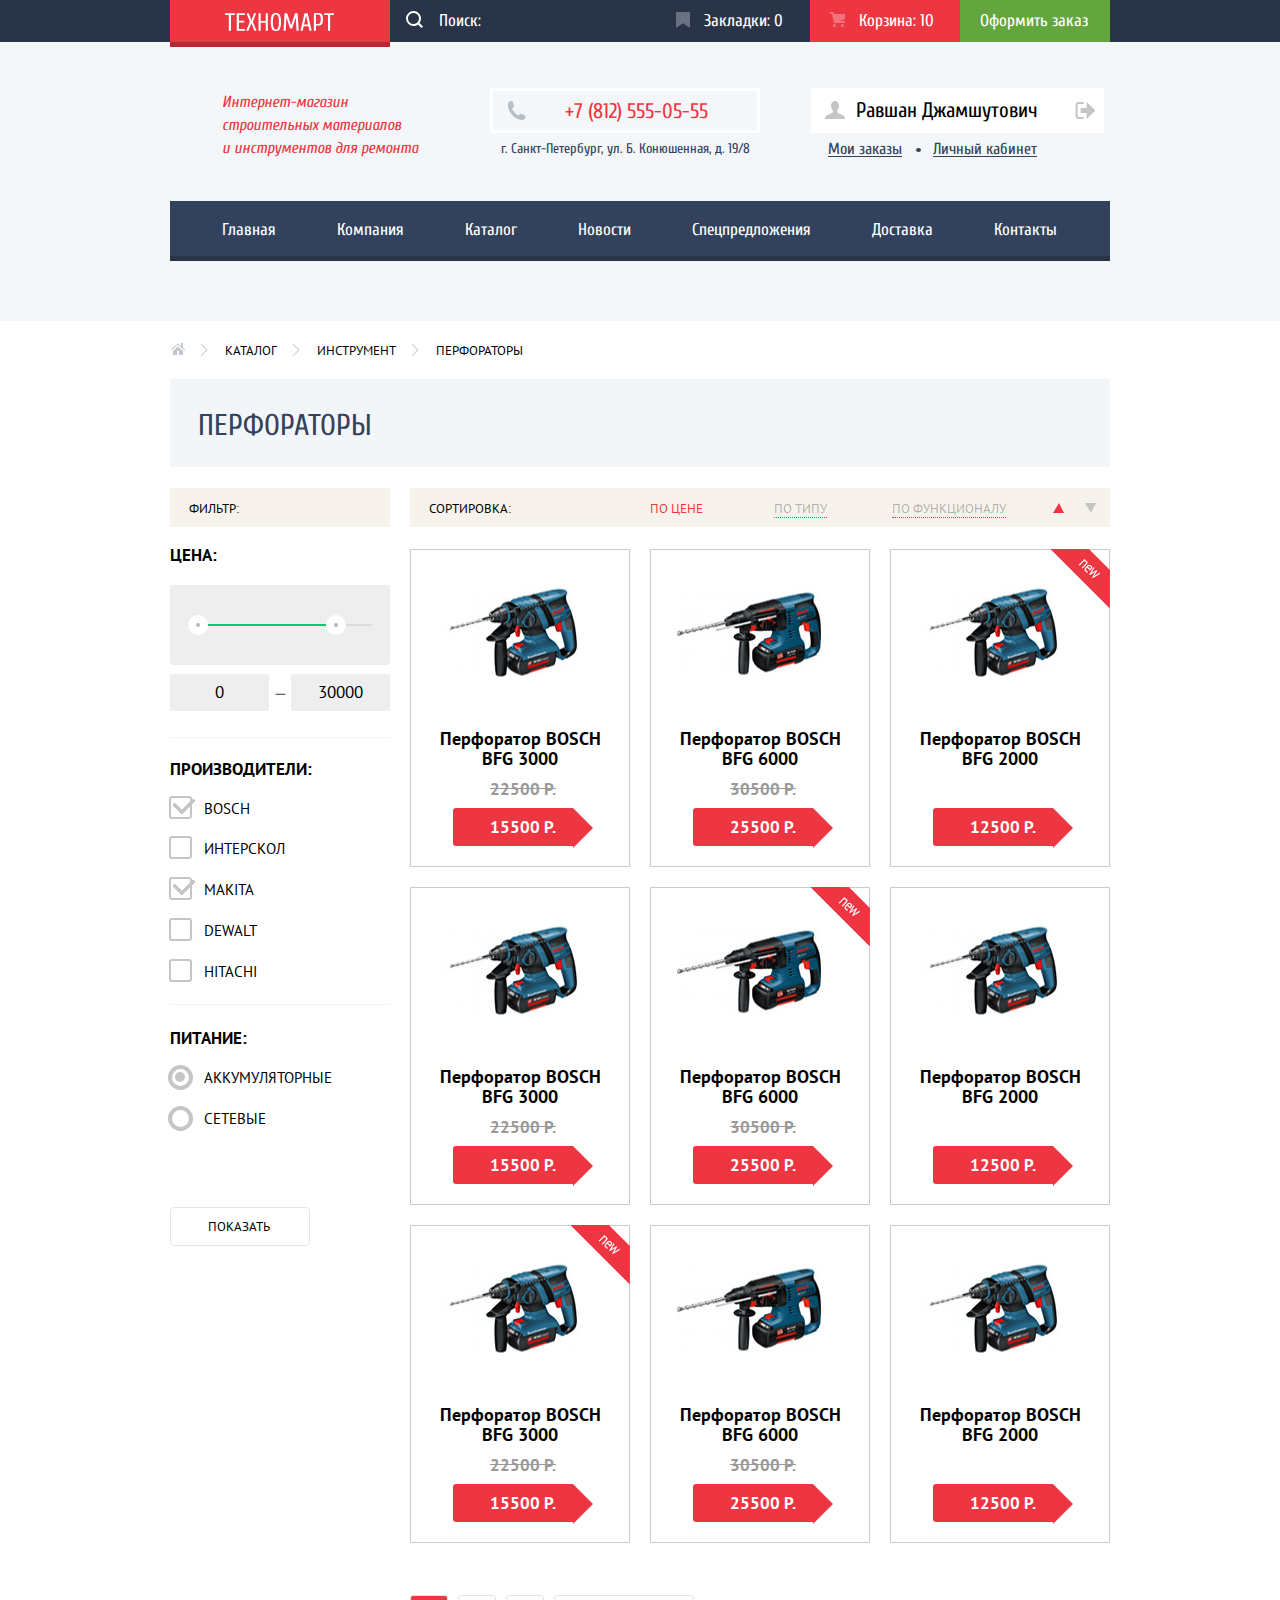
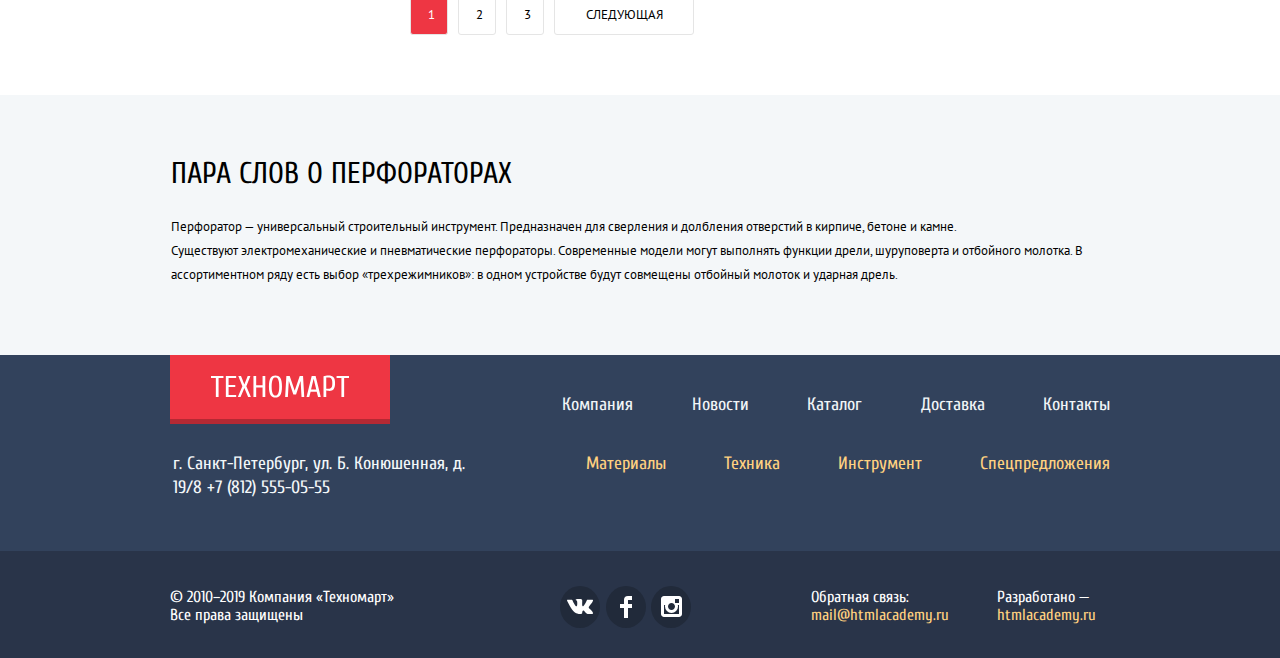
==== commit 756e84f4: "fix" ====
--- a/catalog.html
+++ b/catalog.html
@@ -3,7 +3,8 @@
   <head>
     <meta charset="utf-8">
     <title>HTML Academy: Техномарт</title>
-    <link href="https://fonts.googleapis.com/css?family=Cuprum:400,400i,700|PT+Sans:400,700&display=swap&subset=cyrillic" rel="stylesheet">
+    <link href="https://fonts.googleapis.com/css?family=Cuprum:400,400i,700&display=swap&subset=cyrillic" rel="stylesheet">
+    <link href="https://fonts.googleapis.com/css?family=PT+Sans:400,700&display=swap&subset=cyrillic" rel="stylesheet">
     <link rel="stylesheet" href="css/normalize.css">
     <link rel="stylesheet" href="css/style.min.css">
   </head>
--- a/css/style.min.css
+++ b/css/style.min.css
@@ -1 +1 @@
-@-webkit-keyframes bounce{0%{-webkit-transform:translateY(-2000px);transform:translateY(-2000px)}70%{-webkit-transform:translateY(30px);transform:translateY(30px)}90%{-webkit-transform:translateY(-10px);transform:translateY(-10px)}to{-webkit-transform:translateY(0);transform:translateY(0)}}@keyframes bounce{0%{-webkit-transform:translateY(-2000px);transform:translateY(-2000px)}70%{-webkit-transform:translateY(30px);transform:translateY(30px)}90%{-webkit-transform:translateY(-10px);transform:translateY(-10px)}to{-webkit-transform:translateY(0);transform:translateY(0)}}@-webkit-keyframes shake{0%,to{-webkit-transform:translateX(0);transform:translateX(0)}10%,30%,50%,70%,90%{-webkit-transform:translateX(-10px);transform:translateX(-10px)}20%,40%,60%,80%{-webkit-transform:translateX(10px);transform:translateX(10px)}}@keyframes shake{0%,to{-webkit-transform:translateX(0);transform:translateX(0)}10%,30%,50%,70%,90%{-webkit-transform:translateX(-10px);transform:translateX(-10px)}20%,40%,60%,80%{-webkit-transform:translateX(10px);transform:translateX(10px)}}body{min-width:960px;margin:0;padding:0;font-family:"PT Sans",Arial,sans-serif;font-size:13px;line-height:24px;color:#000}a{text-decoration:none}.visually-hidden:not(:focus):not(:active),input[type=checkbox].visually-hidden,input[type=radio].visually-hidden{position:absolute;width:1px;height:1px;margin:-1px;border:0;padding:0;white-space:nowrap;-webkit-clip-path:inset(100%);clip-path:inset(100%);clip:rect(0 0 0 0);overflow:hidden}.main-header-logo{width:220px;position:absolute;background-color:#ee3643;-webkit-box-shadow:inset 0 -5px 0 0 rgba(0,0,0,.24);box-shadow:inset 0 -5px 0 0 rgba(0,0,0,.24)}.logo{-o-object-fit:contain;object-fit:contain;padding:13px 56px 12px 55px}.main-header-logo:focus,.main-header-logo:hover{background-color:#ca2c37}.main-header-logo:active{background-color:#ba2732}.button{display:block;font-size:14px;font-weight:400;line-height:1.29;font-family:"Cuprum",Arial,sans-serif;text-align:center;color:#fff;text-transform:uppercase;text-decoration:none;background-color:#ee3643;border-radius:4px;border:0}.button:focus,.button:hover{background-color:#ca2c37}.button:active{background-color:#ba2732}.main-header{background-color:#f4f7f9}.main-navigation,.main-user{font-size:17px;line-height:17px;color:#fff}.main-user{position:relative;font-family:"Cuprum",Arial,sans-serif;line-height:1.06;display:-webkit-box;display:-ms-flexbox;display:flex;-webkit-box-pack:end;-ms-flex-pack:end;justify-content:flex-end;-ms-flex-wrap:wrap;flex-wrap:wrap;margin-right:0;margin-left:auto}.footer-social ul,.site-navigation,.user{list-style:none}.main-search{width:220px;border:0;background-color:#293449;font-size:17px;line-height:1.06;padding:0 0 0 49px;background-image:url(../img/icon-search.svg);background-repeat:no-repeat;background-position:16px 11px}.main-search:hover{background-color:#212a3a;background-image:url(../img/icon-search-hover.svg)}.main-search:active,.main-search:focus{width:222px;padding-left:49px;background-color:#fff;background-image:url(../img/icon-search-active.svg)}.main-search::-webkit-input-placeholder{padding:11px 40px 11px 48px;line-height:1.06;color:#fff}.main-search:-ms-input-placeholder,.main-search::-ms-input-placeholder{padding:11px 40px 11px 48px;line-height:1.06;color:#fff}.main-search::placeholder{padding:11px 40px 11px 0;line-height:1.06;color:#fff}.main-search:active::-webkit-input-placeholder{color:#000}.main-search:active:-ms-input-placeholder,.main-search:active::-ms-input-placeholder{color:#000}.main-search:active::placeholder{color:#000}.main-user a,.site-navigation a{font-family:"Cuprum",Arial,sans-serif;font-size:17px;font-weight:400;color:#fff}.site-navigation a{padding:20px 30px;margin-right:1px}.main-user a{padding-top:12px;padding-bottom:12px;line-height:1.06}.user a{color:#000}.site-navigation a:focus,.site-navigation a:hover{background-color:#1d2739}.user a:focus,.user a:hover{color:#ee3643}.login-link:focus path,.login-link:hover path{fill:#32425c}.user a:active{opacity:.3;color:#000}.login-link:active path{fill:#000}.main-user a:focus,.main-user a:hover{background-color:#212a3a;border:0}.main-user a:active,.site-navigation a:active{color:rgba(255,255,255,.5);background-color:#1d2739}.bookmarks{position:relative;padding-left:46px;padding-right:24px}.bookmarks::before,.cart::before{content:url(../img/icon-bookmark.svg);position:absolute;opacity:.3;left:17px}.bookmarks:hover::before{opacity:1}.bookmarks:active::before{opacity:.6}.cart{position:relative;padding:10px 30px 12px 53px}.cart::before{content:url(../img/cart-icon.svg);left:20px}.cart:hover::before{opacity:1}.cart:active::before{opacity:.6}.inner-page .cart{background-color:#ee3643}.inner-page .cart:focus,.inner-page .cart:hover{background-color:#ca2c37}.inner-page .cart:active{background-color:#ba2732}.order{background-color:#63a63e;padding:10px 22px 12px 20px}a .order:focus,a .order:hover{background-color:#5fbb2d}a .order:active{background-color:#518534;opacity:.5}.our-address,.tel{font-weight:400;font-style:normal;font-stretch:normal;letter-spacing:normal}.tel{position:relative;border:solid 3px #fff;padding:10px 15px 8px 38px;font-size:21px;line-height:1;color:#ee3643;margin-top:6px;margin-bottom:0}.tel::before{content:url(../img/icon-phone.svg);position:absolute;left:14px}.our-address{color:#32425c;margin-top:4px;margin-bottom:14px;margin-left:2px;font-size:14px;line-height:1.71;text-align:center}.info{width:200px;font-size:16px;line-height:1.44;font-family:"Cuprum",Arial,sans-serif;font-weight:400;font-style:italic;margin-top:9px;margin-left:52px;color:#ee3643}.transport-companies-list{list-style:none;font-size:18px;font-weight:400;line-height:1.11;padding-left:37px;margin-top:0}.transport-companies-list li{padding-top:21px;position:relative}.transport-companies-list li::before{content:"";position:absolute;width:22px;left:-36px;top:29px;border:1px solid #ee3643}.index-columns h2{font-size:30px;line-height:1;font-family:"Cuprum",Arial,sans-serif;font-weight:400;text-transform:uppercase;padding-left:2px;margin-bottom:15px}.index-columns p{font-family:"PT Sans",Arial,sans-serif;font-size:13px;font-weight:400;line-height:1.85;font-style:normal;font-stretch:normal;letter-spacing:normal;padding-top:11px;padding-left:2px;margin-bottom:0}.contacts p{padding-right:80px;margin-bottom:31px}.contacts img{display:block;width:300px;height:158px;background-color:#f4f7f9}.contacts-button{width:300px;margin-top:36px;margin-left:1px;padding-top:10px;padding-bottom:10px}.contacts-item input{font:inherit;background-color:transparent;border:2px solid #dee3e4}.contacts-item input:focus{border-color:#ee3643}.page-title{font-family:"Cuprum",Arial,sans-serif;font-size:30px;line-height:30px;color:#32425c;padding-left:30px;padding-top:32px;padding-bottom:34px}.main-social{width:100%;color:#fff;background-color:#293449}.footer-navigation a{color:#f1f5f7;text-decoration:none}.footer-navigation a:focus,.footer-navigation a:hover{text-decoration:underline}.footer-navigation a:active{color:rgba(241,245,247,.5)}.button-social,.footer-navigation-addition a{color:#ffd180;text-decoration:none}.button-social:focus,.button-social:hover,.footer-navigation-addition a:focus,.footer-navigation-addition a:hover{text-decoration:underline}.footer-navigation-addition a:active{color:rgba(255,209,128,.5)}.button-social:active{color:#ee3643;text-decoration:none}.social-btn{color:#fff}.navigation{display:-webkit-box;display:-ms-flexbox;display:flex;-webkit-box-orient:vertical;-webkit-box-direction:normal;-ms-flex-direction:column;flex-direction:column;-webkit-box-align:center;-ms-flex-align:center;align-items:center;background-color:transparent}.main-navigation{width:100%;list-style:none;margin-bottom:60px}.user-navigation{width:100%;display:-webkit-box;display:-ms-flexbox;display:flex;-webkit-box-pack:start;-ms-flex-pack:start;justify-content:flex-start;-webkit-box-flex:0;-ms-flex-positive:0;flex-grow:0;padding:0;margin:0 0 26px;list-style:none}.contact-wapper{width:270px;-webkit-box-orient:vertical;-webkit-box-direction:normal;-ms-flex-direction:column;flex-direction:column;-webkit-box-pack:center;-ms-flex-pack:center;justify-content:center;text-align:center;margin-left:69px}.contact-wapper,.main-with-logo,.user{display:-webkit-box;display:-ms-flexbox;display:flex}.user{-webkit-box-orient:horizontal;-webkit-box-direction:normal;-ms-flex-direction:row;flex-direction:row;padding:0;-webkit-box-pack:end;-ms-flex-pack:end;justify-content:flex-end;margin-left:71px;margin-right:0;margin-top:18px;width:281px}.user li{font-size:21px;font-weight:400;font-style:normal;font-stretch:normal;line-height:1;letter-spacing:normal;margin-right:0}.user a{padding:10px 25px 11px 26px;background-color:#fff}.user .login-link{position:relative;padding-left:46px;padding-right:25px;margin-right:11px}.user .registration-link{padding-left:24px;padding-right:24px}.user svg{position:absolute;top:14px;left:13px}.main-with-logo{width:100%;margin-bottom:40px;background-color:#293449}.navigation-contaner{position:relative;margin-left:52px;margin-top:18px}.name-user{position:relative;margin-top:20px;padding:10px 66px 11px 45px;background-color:#fff;font-family:"Cuprum",Arial,sans-serif;font-size:21px;font-weight:400;line-height:1;color:#000}.login-out,.name-user::before{position:absolute;background-repeat:no-repeat;width:20px}.name-user::before{content:url(../img/icon-user.svg);top:13px;left:14px;height:18}.login-out{right:9px;background-image:url(../img/icon-logout.svg);background-position:center;height:20px}.name-user:active{opacity:.3}.name-user:focus::before,.name-user:hover::before{content:url(../img/icon-user-hover.svg)}.login-out:hover::before{content:url(../img/icon-logout-hover.svg)}.login-out:active::before,.name-user:active::before{opacity:.2}.inner-user-navigation{display:-webkit-box;display:-ms-flexbox;display:flex;-webkit-box-orient:horizontal;-webkit-box-direction:normal;-ms-flex-direction:row;flex-direction:row;padding:0 0 0 18px;margin-top:19px;margin-bottom:5px;list-style-type:none}.inner-user-navigation li{position:relative;margin-right:31px;height:16px;border-bottom:1px solid #32425c}.inner-user-navigation li:last-child{margin-right:0}.inner-user-navigation li:focus,.inner-user-navigation li:hover{border-color:#ee3643}.inner-user-navigation a:active,.inner-user-navigation li:active{border-color:rgba(50,66,92,.3);opacity:.3}.inner-user-navigation a:focus,.inner-user-navigation a:hover{color:#ee3643}.inner-user-navigation li:first-child::after{content:"";position:absolute;width:5px;height:4px;top:8px;right:-19px;border-radius:50%;background-color:#32425c}.inner-user-navigation a{font-family:"Cuprum",Arial,sans-serif;font-size:16px;font-weight:400;line-height:1.13;text-align:left;color:#32425c}.site-navigation{-webkit-box-pack:justify;-ms-flex-pack:justify;justify-content:flex-start;-ms-flex-wrap:wrap;flex-wrap:wrap;margin:0;min-height:60px;background-color:#32425c;padding:0 0 0 22px;-webkit-box-shadow:inset 0 -5px 0 0 #293449;box-shadow:inset 0 -5px 0 0 #293449}.index-columns,.site-navigation,.site-navigation li{display:-webkit-box;display:-ms-flexbox;display:flex}.index-columns{width:100%;-webkit-box-pack:justify;-ms-flex-pack:justify;justify-content:space-between;margin-top:54px;margin-bottom:86px}.about-us{width:521px;font-family:"Cuprum",Arial,sans-serif}.aboutus-button{width:220px;padding-top:10px;padding-bottom:10px;margin-top:37px;margin-left:1px;margin-right:40px}.contacts{width:300px;font-family:"Cuprum",Arial,sans-serif}.main-container{margin-top:59px}.main-footer{display:-webkit-box;display:-ms-flexbox;display:flex;-webkit-box-orient:vertical;-webkit-box-direction:normal;-ms-flex-direction:column;flex-direction:column}.footer-container{width:100%;background-color:#32425c}.footer-items{width:100%;font-family:"Cuprum",Arial,sans-serif;font-size:18px;line-height:1.33;margin-bottom:33px}.main-footer-logo{width:220px;text-align:center;padding-bottom:19px;padding-top:20px;-webkit-box-shadow:inset 0 -5px 0 0 rgba(0,0,0,.24);box-shadow:inset 0 -5px 0 0 rgba(0,0,0,.24);background-color:#ee3643}.footer-navigation,.footer-navigation-addition{display:-webkit-box;display:-ms-flexbox;display:flex;-webkit-box-orient:horizontal;-webkit-box-direction:normal;-ms-flex-direction:row;flex-direction:row;-webkit-box-pack:justify;-ms-flex-pack:justify;justify-content:space-between;-ms-flex-wrap:wrap;flex-wrap:wrap;padding-left:0;margin:0;list-style:none}.footer-navigation{width:546px;padding-top:38px}.footer-navigation-addition{width:524px;padding-top:28px}.footer-main-with-logo{-ms-flex-wrap:wrap;flex-wrap:wrap}.footer-item-container,.footer-main-with-logo{display:-webkit-box;display:-ms-flexbox;display:flex;-webkit-box-pack:justify;-ms-flex-pack:justify;justify-content:space-between}.footer-contacts{width:325px;padding-left:5px;padding-top:10px;color:#f3f7f9}.footer-social{width:100%;display:-webkit-box;display:-ms-flexbox;display:flex;-webkit-box-pack:start;-ms-flex-pack:start;justify-content:flex-start;-ms-flex-wrap:wrap;flex-wrap:wrap;font-size:16px;font-weight:400;line-height:1.13;text-align:left;margin-top:21px;margin-bottom:18px}.footer-social-info{width:230px;margin-left:2px}.footer-social-items,.social-btn{display:-webkit-box;display:-ms-flexbox;display:flex}.footer-social-items{-ms-flex-wrap:wrap;flex-wrap:wrap;margin:14px 120px 0 158px;padding:0;list-style:none;width:133px;-webkit-box-pack:justify;-ms-flex-pack:justify;justify-content:space-between}.social-btn{-webkit-box-align:center;-ms-flex-align:center;align-items:center;-webkit-box-pack:center;-ms-flex-pack:center;justify-content:center;width:42px;height:42px;border-radius:50%;background-color:#212a3a}.social-btn:active,.social-btn:focus,.social-btn:hover{background-color:#ee3643}.container,.footer-copyright{display:-webkit-box;display:-ms-flexbox;display:flex}.footer-copyright{-webkit-box-pack:justify;-ms-flex-pack:justify;justify-content:space-between;width:285px}.footer-copyright p{margin-bottom:0}.container{width:940px;margin:0 auto;padding:0;font-family:"Cuprum",Arial,sans-serif;font-size:17px;line-height:1.06}.page-title{margin-bottom:20px}.breadcrumbs{display:-webkit-box;display:-ms-flexbox;display:flex;-webkit-box-pack:start;-ms-flex-pack:start;justify-content:flex-start;-ms-flex-wrap:wrap;flex-wrap:wrap;padding:0;margin:23px 0 19px;list-style-type:none}.breadcrumbs li{position:relative;font-family:"PT Sans",Arial,sans-serif;font-size:13px;font-weight:400;line-height:1.38;text-transform:uppercase;margin-right:41px;color:#000}.breadcrumbs li:last-child{margin-right:0}.breadcrumbs li::after{content:url(../img/icon-right-small.svg);position:absolute;top:1px;right:-23px;width:8px;height:8px}.breadcrumbs a{color:#000}.breadcrumbs li:last-child::after{display:none}.title-wapper{width:100%;background-color:#f2f6f8}.headline{width:100%;display:-webkit-box;display:-ms-flexbox;display:flex;-webkit-box-pack:justify;-ms-flex-pack:justify;justify-content:space-between;font-family:"PT Sans",Arial,sans-serif;font-size:13px;font-weight:400;line-height:1.38;text-transform:uppercase;margin:21px 0 0;padding:0}.headline-filter,.headline-sort{background-color:#f7f3ec}.headline-filter p,.headline-sort p,.sort-list{margin-bottom:9px;margin-top:12px}.headline-filter p,.headline-sort p{margin-left:19px}.headline-sort p{margin-right:139px}.headline-filter{width:220px}.headline-sort,.sort-list{display:-webkit-box;display:-ms-flexbox;display:flex;-webkit-box-pack:start;-ms-flex-pack:start;justify-content:flex-start}.headline-sort{width:700px}.sort-list{-webkit-box-orient:horizontal;-webkit-box-direction:normal;-ms-flex-direction:row;flex-direction:row;margin-right:7px;padding:0;list-style-type:none}.sort-list li:first-child{margin-right:71px;color:#ee3643}.sort-list li:nth-child(2){height:14px;margin-right:65px}.sort-list li:nth-child(3){height:14px;margin-right:47px}.sort-list li:nth-child(4){margin-right:21px}.sort-list--link{border-bottom:1px dotted #ee3643;color:rgba(0,0,0,.3)}.sort-list--link:focus,.sort-list--link:hover{color:#000;border-bottom:1px solid #ee3643}.link--active,.link--active:active,.link--active:focus,.link--active:hover{color:#ee3643;border:0}.arrow svg:focus,.arrow svg:hover{fill:#000}.filters{width:220px}.filter{margin-top:12px}.filter fieldset{padding-left:0;padding-right:0;padding-bottom:23px;border:0;border-bottom:1px solid #f7f3ec;margin-right:0}.filter legend,.filter-brands ul,.filter-power ul{font-family:"PT Sans",Arial,sans-serif;font-size:17px;font-weight:700;line-height:1.76;text-transform:uppercase}.filter .filter-brands{margin-top:17px;padding-bottom:0}.filter-brands ul,.filter-power ul{font-size:15px;font-weight:400;line-height:1.33;list-style-type:none;padding:0;margin:0}.filter-brands legend,.filter-power legend{margin-bottom:9px}.filter-option{margin-bottom:21px;padding-left:34px}.filter-option label{position:relative;display:block;cursor:pointer;-webkit-user-select:none;-moz-user-select:none;-ms-user-select:none;user-select:none}.filter-input-checkbox+label::before{content:"";position:absolute;left:-35px;top:-3px;width:19px;height:19px;border:2px solid #c5c5c5;border-radius:3px}.filter-input-checkbox:checked+label::after{content:"";position:absolute;top:-6px;left:-27px;width:10px;height:16px;border-radius:1px;border-left:4px solid #c5c5c5;border-bottom:4px solid #c5c5c5;-webkit-transform:scale(-1,1) rotate(-45deg);-ms-transform:scale(-1,1) rotate(-45deg);transform:scale(-1,1) rotate(-45deg)}.filter-input:focus+label,.filter-input:hover+label{color:#b5b5b5}.filter-input:focus+label::after,.filter-input:focus+label::before,.filter-input:hover+label::after,.filter-input:hover+label::before{border-color:#b5b5b5}.filter-input:disabled+label,.filter-input:disabled+label::after,.filter-input:disabled+label::before{opacity:.3}.filter .filter-power{margin-top:19px;border-bottom:none}.filter-input-radio+label::before{content:"";position:absolute;top:-3px;left:-36px;width:17px;height:17px;border:4px solid #c5c5c5;border-radius:50%}.filter-input-radio:checked+label::after{content:"";position:absolute;top:4px;left:-29px;width:10px;height:10px;background-color:#c5c5c5;border-radius:50%}.filter-button{width:140px;padding-top:12px;padding-bottom:7px;margin-top:34px;background-color:#fff;border:solid 1px #e5e5e5;color:#000;font-family:"PT Sans",Arial,sans-serif;font-size:13px;font-weight:400;line-height:1.38}.filter-button:focus,.filter-button:hover{border-color:#bdc6ca;background-color:#fff}.filter-button:active{border-color:#ee3643;background-color:#fff}.catalog{width:700px}.catalog-columns{width:100%;display:-webkit-box;display:-ms-flexbox;display:flex;-webkit-box-pack:justify;-ms-flex-pack:justify;justify-content:space-between}.catalog-items{width:700px;margin:20px auto 0}.catalog-item{position:relative;display:inline-block;vertical-align:top;width:218px;margin-right:20px;margin-bottom:20px;border:1px solid #ccc}.main-container .catalog-item:nth-child(3n){margin-right:20px}.catalog-item:nth-child(3n),.main-container .catalog-item:nth-child(4n){margin-right:0}.catalog-items{font-size:0}.main-container .catalog-items{width:100%}.catalog-item{font-family:"PT Sans",Arial,sans-serif;font-size:16px;font-weight:700;line-height:1.24;letter-spacing:normal;text-align:center;font-style:normal;font-stretch:normal}.catalog-item .flag{position:absolute;top:-1px;right:-1px;width:60px;height:60px;text-indent:-1000px;overflow:hidden;z-index:20}.catalog-item .flag-new{background:url(../img/new-flag.png) no-repeat 0 0}.catalog-item .actions{position:absolute;top:0;left:0;width:218px;height:88px;padding:40px 0;background-color:rgba(255,255,255,.9);z-index:10}.bookmark,.buy{display:block;margin:0 auto 7px;background-color:#63a63e;border-radius:3px;font-size:14px;font-weight:400;font-family:"Cuprum",Arial,sans-serif;line-height:18px;text-decoration:none;text-transform:uppercase}.buy{color:#fff}.bookmark{width:129px;padding:7px 0}.buy{width:135px;-webkit-box-shadow:inset 0 -3px 0 0 #367315;box-shadow:inset 0 -3px 0 0 #367315;padding:10px 0}.buy:focus,.buy:hover{background-color:#5fbb2d}.buy:active{background-color:#518534}.bookmark{color:#32425c;background:#fff;border:3px solid #63a63e}.bookmark:focus,.bookmark:hover{border:solid 3px #32425c}.bookmark:active{opacity:.3}.catalog-item .actions{display:none}.catalog-item:focus,.catalog-item:hover{-webkit-box-shadow:0 10px 25px 0 rgba(41,52,73,.5);box-shadow:0 10px 25px 0 rgba(41,52,73,.5)}.catalog-item:hover .actions{display:block}.catalog-item .image{width:218px;height:168px}.catalog-item .image img{max-width:100%}.catalog-item .title{min-height:40px;padding:0 25px;margin-top:11px;margin-bottom:11px}.catalog-item .discount,.catalog-item .price{font-size:17px;line-height:1.06;margin-top:8px}.catalog-item .discount{min-height:20px;text-decoration:line-through;margin-bottom:5px;margin-left:9px;color:#999}.catalog-item .price{position:relative;width:80px;margin-left:43px;margin-bottom:20px;padding:10px 30px;color:#fff;background:#ee3643;border-radius:3px}.catalog-item--notdiscount .price{margin-top:39px}.catalog-item .price:after{content:"";position:absolute;top:0;right:-20px;width:0;height:0;border:20px solid #fff;border-left-color:#ee3643}.pagination-list{display:-webkit-box;display:-ms-flexbox;display:flex;-ms-flex-wrap:wrap;flex-wrap:wrap;padding:0;margin:32px 0 60px;list-style:none}.pagination-item{width:39px;margin-right:10px}.pagination-item:last-child{width:140px;margin-right:0}.pagination-item a{display:block;padding:10px 17px;font-family:"PT Sans",Arial,sans-serif;font-size:13px;font-weight:400;line-height:1.38;text-align:center;text-transform:uppercase;color:#000;background-color:#fff;border:1px solid #e5e5e5;border-radius:3px}.pagination-item a:focus,.pagination-item a:hover{border-color:#bdc6ca}.pagination-item a:active{border-color:#ee3643}.pagination-item-current a{color:#fff;background-color:#ee3643}.pagination-item-current a:active,.pagination-item-current a:focus,.pagination-item-current a:hover{color:#fff;background-color:#ee3643}.filter-range-wrapper{margin-top:8px;margin-bottom:9px;padding:39px 18px;border-radius:3px;background-color:#eee}.filter-range{position:relative}.filter-range-scale{height:2px;background-color:#d7dcde}.filter-range-bar{height:2px;width:75%;background-color:#00ca74}.filter-range-handle{position:absolute;top:50%;left:0;-webkit-transform:translateY(-50%);-ms-transform:translateY(-50%);transform:translateY(-50%);width:4px;height:4px;-webkit-box-sizing:content-box;box-sizing:content-box;padding:0;border:8px solid #fff;border-radius:50%;background-color:#b7b7b7;cursor:pointer}.filter-range-handle.min{left:0}.filter-range-handle.max{left:75%}.filter-interval,.promo__list{display:-webkit-box;display:-ms-flexbox;display:flex;-ms-flex-wrap:wrap;flex-wrap:wrap;-webkit-box-pack:justify;-ms-flex-pack:justify;justify-content:space-between}.filter-interval input{width:95px;height:38px;border-radius:2px;border:0;font:inherit;color:inherit;text-align:center;background-color:#eee;font-family:"PT Sans",Arial,sans-serif;font-size:17px;font-weight:400;line-height:1.06}.filter-interval span{padding-top:11px;color:#444}.promo__list{padding:0;list-style:none;width:1100px;margin:0 0 53px}.promo__item{width:256px;height:83px;padding:20px 22px}.promo__item:not(:nth-child(-n+3)){margin-top:20px}.slider{width:620px;height:266px;padding:0;background-color:#b7babb}.promo__item:last-child{margin-top:-123px;margin-left:auto}.promo__item-title{font-size:24px;font-weight:700;line-height:1.25;margin-top:1px;margin-left:0;margin-bottom:13px;color:#fff}.promo__materials{background-color:#ffbf47;position:relative}.promo__materials::before{content:url(../img/icon-pail.svg);position:absolute;width:44px;height:65px;top:31px;right:42px}.tag-new{background-image:url(../img/new-flag.png);background-repeat:no-repeat;background-position:241px 0}.promo__technics,.promo__tools{background-color:#3bbce3;position:relative}.promo__tools::before{content:url(../img/icon-drill.svg);position:absolute;width:75px;height:61px;top:33px;right:27px}.promo__technics{background-color:#dc91d8}.promo__technics::before{content:url(../img/icon-tractor.svg);position:absolute;width:78px;height:62px;top:31px;right:30px}.promo__sale,.promo__shipping{background-color:#8ed78f;position:relative}.promo__sale::before{content:url(../img/icon-basket.svg);position:absolute;width:59px;height:72px;top:26px;right:44px}.promo__shipping{background-color:#ffc047}.promo__shipping::before{content:url(../img/icon-car.svg);position:absolute;width:78px;height:63px;top:32px;right:30px}.promo__link{width:135px;height:38px;display:-webkit-box;display:-ms-flexbox;display:flex;-webkit-box-pack:center;-ms-flex-pack:center;justify-content:center;-webkit-box-align:center;-ms-flex-align:center;align-items:center;background-color:rgba(0,0,0,.1);margin-left:3px;border-radius:4px;font-size:14px;font-weight:400;line-height:1.29;text-transform:uppercase;color:#fff}.promo__link:focus,.promo__link:hover{background-color:rgba(0,0,0,.2)}.promo__link:active{background-color:rgba(0,0,0,.3)}.slider{position:relative}.slider-controls{position:absolute;left:308px;bottom:44px;z-index:100;width:140px;height:10px;text-align:center;font-size:0;-webkit-transform:translateX(-50%);-ms-transform:translateX(-50%);transform:translateX(-50%)}.slider-controls label{position:relative;display:inline-block;vertical-align:bottom;width:10px;height:10px;padding:5px;border-radius:50%;cursor:pointer}.slider-controls label::after{content:"";position:absolute;top:8px;left:8px;z-index:1;width:10px;height:10px;background:#fff;border-radius:50%}.slider-list{margin:0;padding:0;list-style:none}.slider-item--show{display:block}.slider-item{display:none;padding:22px 0 23px}.slider-item:nth-child(1),.slider-item:nth-child(2){background-image:url(../img/slide-tools-1.png);background-repeat:no-repeat;background-position:100% 0}.slider-item:nth-child(2){background-image:url(../img/slide-tools-2.png)}#product-1:checked~.slider-list .slider-item:nth-child(1),#product-2:checked~.slider-list .slider-item:nth-child(2){display:block}#product-1:checked~.slider-controls .slider-controls-item--1::before,#product-2:checked~.slider-controls .slider-controls-item--2::before{content:"";position:absolute;left:50%;top:50%;z-index:2;width:6px;height:6px;margin:0;background-color:red;border-radius:50%}.slider-item h3{margin:1px 0 2px 24px;font-size:36px;line-height:1;font-weight:700;text-transform:uppercase;color:#fff}.slider-item p{font-size:18px;font-weight:400;line-height:1.33;margin:0 0 122px 24px;color:#fff}.slider-item-button{width:195px;padding-top:11px;padding-bottom:9px;margin-left:26px}.slider-toggle{position:absolute;width:580px;left:27px;bottom:152px;z-index:10}.toggle{position:relative;width:22px;height:40px;border:0;background-repeat:no-repeat;background-position:center;background-color:transparent}.button-back,.button-next{position:absolute;background-image:url(../img/icon-left.svg)}.button-next{background-image:url(../img/icon-right.svg);right:5px}.popular-wapper{display:-webkit-box;display:-ms-flexbox;display:flex;-webkit-box-orient:horizontal;-webkit-box-direction:normal;-ms-flex-direction:row;flex-direction:row;-webkit-box-pack:justify;-ms-flex-pack:justify;justify-content:space-between;background-color:#f9f5f0}.popular-title{font-size:30px;font-weight:400;line-height:1;margin-top:30px;margin-bottom:28px;margin-left:28px;color:#32425c;text-transform:uppercase}.popular-button{width:253px;padding-top:11px;padding-bottom:9px;margin-top:25px;margin-bottom:26px;margin-right:24px}.brands-item,.brands-list-items{display:-webkit-box;display:-ms-flexbox;display:flex}.brands-list-items{list-style-type:none;-webkit-box-orient:horizontal;-webkit-box-direction:normal;-ms-flex-direction:row;flex-direction:row;-ms-flex-wrap:wrap;flex-wrap:wrap;padding:0;margin-top:21px;width:940px;-webkit-box-pack:start;-ms-flex-pack:start;justify-content:flex-start;margin-bottom:65px}.brands-item{width:218px;height:143px;-webkit-box-align:center;-ms-flex-align:center;align-items:center;-webkit-box-pack:center;-ms-flex-pack:center;justify-content:center;border:solid 1px #eaeaea;margin-right:20px;margin-bottom:20px}.brands-item:nth-child(4),.brands-item:nth-child(8){margin-right:0;margin-bottom:0}.brands-item:nth-child(4) a{padding-bottom:12px}.brands-item:nth-child(5) a{padding-top:5px;padding-left:8px}.brands-item:nth-child(8) a{padding-bottom:5px;padding-left:6px}.brands-item:focus,.brands-item:hover{-webkit-box-shadow:0 10px 25px 0 rgba(41,52,73,.5);box-shadow:0 10px 25px 0 rgba(41,52,73,.5)}.brands-item:active{-webkit-box-shadow:0 4px 10px 0 rgba(41,52,73,.5);box-shadow:0 4px 10px 0 rgba(41,52,73,.5);opacity:.3}.service-wapper{width:100%;background-color:#f4f7f9}.service{margin-top:40px;margin-bottom:99px}.service-info{padding-left:2px;margin-bottom:54px}.service-title{font-size:30px;font-weight:400;line-height:1;text-transform:uppercase;padding-bottom:1px}.service-content p,.service-info p{font-family:"PT Sans",Arial,sans-serif;font-size:13px;font-weight:400;line-height:1.85}.service-slider{width:940px;display:-webkit-box;display:-ms-flexbox;display:flex;-webkit-box-orient:horizontal;-webkit-box-direction:normal;-ms-flex-direction:row;flex-direction:row;-webkit-box-pack:start;-ms-flex-pack:start;justify-content:flex-start}.service-list{list-style-type:none;position:relative;padding:0;margin:14px 0 0}.service-list::before{content:url(../img/shadow.png);position:absolute;right:0;top:-40px}.service-item{width:217px;font-size:21px;font-weight:700;line-height:1.43;color:#fff;cursor:pointer;padding-left:23px;padding-top:16px;padding-bottom:16px;background-color:#32425c;-webkit-box-shadow:0 1px 0 0 #293449,inset 0 1px 0 0 #405069;box-shadow:0 1px 0 0 #293449,inset 0 1px 0 0 #405069}.service-item:focus,.service-item:hover{background-color:#293449}.service-item--active,.service-item--active:focus,.service-item--active:hover{color:#32425c;background-color:#fff;-webkit-box-shadow:0 1px 0 0 #fff,inset .6px .8px 0 0 #fff;box-shadow:0 1px 0 0 #fff,inset .6px .8px 0 0 #fff}.service-item .service-item--active{cursor:default}.service-contents{list-style-type:none;padding:0;margin:0}.service-content{position:relative;padding-left:82px;padding-top:13px}.slider-item--close{display:none}.service-content h3{margin:0;padding-bottom:12px;font-size:36px;font-weight:400;line-height:1;color:#32425c;text-transform:uppercase}.delivery-info{padding-right:340px}.delivery-content::before{content:url(../img/delivery.png);position:absolute;right:0;top:38px}.assurance-info{padding-right:240px;margin-bottom:-20px}.assurance-content::before{content:url(../img/guarantee.png);position:absolute;right:-8px;top:18px}.credit-info{padding-right:300px;padding-bottom:13px}.credit-content::before{content:url(../img/credit.png);position:absolute;right:-50px;top:14px}.credit-button{width:195px;padding-top:12px;padding-bottom:10px;margin-right:385px}.tools-info .container{-webkit-box-orient:vertical;-webkit-box-direction:normal;-ms-flex-direction:column;flex-direction:column}.tools-info{width:100%;background-color:#f4f7f9;padding-bottom:55px}.tools-content,.tools-title{font-weight:400;margin-left:1px}.tools-title{text-transform:uppercase;margin-top:64px;margin-bottom:13px;font-family:"Cuprum",Arial,sans-serif;font-size:30px;line-height:1}.tools-content{font-family:"PT Sans",Arial,sans-serif;font-size:13px;line-height:1.85}.modal{display:none;position:fixed;color:#000;background-color:#fff;z-index:100}.modal-show{display:block;-webkit-animation:bounce .6s;animation:bounce .6s}.modal-error{-webkit-animation:shake .6s;animation:shake .6s}.modal-contacts{top:20px;left:50%;width:460px;margin-left:-309px;padding:47px 80px 0;border-top:7px solid #ee3643}.contacts-form{margin:0}.contacts-form p{margin:0 0 10px}.contacts-form label{font-family:"Cuprum",Arial,sans-serif;font-size:18px;font-weight:400;line-height:1;padding-left:1px;padding-bottom:9px}.contacts-form-wapper,.contacts-item{display:-webkit-box;display:-ms-flexbox;display:flex;-webkit-box-orient:vertical;-webkit-box-direction:normal;-ms-flex-direction:column;flex-direction:column}.contacts-form-wapper{-webkit-box-orient:horizontal;-ms-flex-direction:row;flex-direction:row;-webkit-box-pack:justify;-ms-flex-pack:justify;justify-content:space-between;margin-bottom:11px}.contacts-form input[type=text],.contacts-form textarea{font-family:"PT Sans",Arial,sans-serif;font-size:13px;font-weight:400;line-height:1.38}.contacts-form input[type=text]{-webkit-box-sizing:border-box;box-sizing:border-box;width:220px;padding:9px 40px 8px 14px;border-radius:3px}.contacts-form textarea{height:98px;padding-top:10px;padding-left:14px;border:2px solid #dee3e4;border-radius:3px}.contacts-form input[type=text]:hover,.contacts-form textarea:hover{border-color:#b5b5b5}.contacts-form input[type=text]:active,.contacts-form input[type=text]:focus,.contacts-form textarea:active,.contacts-form textarea:focus{border-color:#ee3643;outline:0}.button-wapper{width:540px;margin-top:37px;margin-left:-80px;padding-top:27px;padding-left:80px;padding-bottom:30px;margin-bottom:0;background-color:#f4f4f4}.button-contacts{width:460px;margin-top:10px;padding-top:10px;padding-bottom:10px}.modal-map{top:60%;left:50%;width:940px;height:447px;margin-top:-280px;margin-left:-470px;-webkit-box-shadow:0 0 14.7px 1.3px rgba(47,42,43,.5);box-shadow:0 0 14.7px 1.3px rgba(47,42,43,.5);background-color:#565656}.modal-map p{position:absolute;top:0;left:0;z-index:101;margin:0}.modal-map iframe{position:relative;z-index:102;border:0}.modal-close{position:absolute;top:7px;right:7px;width:22px;height:22px;font-size:0;background-color:transparent;border:0;cursor:pointer;z-index:103}.modal-close::after,.modal-close::before{content:"";position:absolute;top:11px;left:-3px;width:27px;height:4px;background-color:#ee3643}.modal-close::before{-webkit-transform:rotate(45deg);-ms-transform:rotate(45deg);transform:rotate(45deg)}.modal-close::after{-webkit-transform:rotate(-45deg);-ms-transform:rotate(-45deg);transform:rotate(-45deg)}.modal-cart-form{top:170px;left:50%;width:460px;margin-left:-309px;padding:35px 80px 0;border-top:7px solid #ee3643;-webkit-box-shadow:0 20px 40px 0 rgba(41,52,73,.75);box-shadow:0 20px 40px 0 rgba(41,52,73,.75)}.modal-cart-text{position:relative;font-family:"Cuprum",Arial,sans-serif;font-size:30px;font-weight:400;line-height:1;text-align:center;padding-left:55px;margin-bottom:68px}.modal-cart-text::before{content:url(../img/modal-check.svg);position:absolute;left:1px;top:-17px}.button-cart-wapper{width:460px;display:-webkit-box;display:-ms-flexbox;display:flex;-webkit-box-orient:horizontal;-webkit-box-direction:normal;-ms-flex-direction:row;flex-direction:row;-webkit-box-pack:justify;-ms-flex-pack:justify;justify-content:space-between;padding:37px 80px;margin-left:-80px;background-color:#f1f1f1}.button-cart-left,.button-cart-right{width:220px;padding-top:10px;padding-bottom:8px}.button-cart-right{background-color:#fff;border:solid 1px #e5e5e5;color:#000}.button-cart-right:focus,.button-cart-right:hover{border-color:#bdc6ca;background-color:#fff}.button-cart-right:active{border-color:#ee3643;background-color:#fff}
+@-webkit-keyframes bounce{0%{-webkit-transform:translateY(-2000px);transform:translateY(-2000px)}70%{-webkit-transform:translateY(30px);transform:translateY(30px)}90%{-webkit-transform:translateY(-10px);transform:translateY(-10px)}to{-webkit-transform:translateY(0);transform:translateY(0)}}@keyframes bounce{0%{-webkit-transform:translateY(-2000px);transform:translateY(-2000px)}70%{-webkit-transform:translateY(30px);transform:translateY(30px)}90%{-webkit-transform:translateY(-10px);transform:translateY(-10px)}to{-webkit-transform:translateY(0);transform:translateY(0)}}@-webkit-keyframes shake{0%,to{-webkit-transform:translateX(0);transform:translateX(0)}10%,30%,50%,70%,90%{-webkit-transform:translateX(-10px);transform:translateX(-10px)}20%,40%,60%,80%{-webkit-transform:translateX(10px);transform:translateX(10px)}}@keyframes shake{0%,to{-webkit-transform:translateX(0);transform:translateX(0)}10%,30%,50%,70%,90%{-webkit-transform:translateX(-10px);transform:translateX(-10px)}20%,40%,60%,80%{-webkit-transform:translateX(10px);transform:translateX(10px)}}body{min-width:960px;margin:0;padding:0;font-family:"PT Sans",Arial,sans-serif;font-size:13px;line-height:24px;color:#000}a{text-decoration:none}.visually-hidden:not(:focus):not(:active),input[type=checkbox].visually-hidden,input[type=radio].visually-hidden{position:absolute;width:1px;height:1px;margin:-1px;border:0;padding:0;white-space:nowrap;-webkit-clip-path:inset(100%);clip-path:inset(100%);clip:rect(0 0 0 0);overflow:hidden}.main-header-logo{width:220px;position:absolute;background-color:#ee3643;-webkit-box-shadow:inset 0 -5px 0 0 rgba(0,0,0,.24);box-shadow:inset 0 -5px 0 0 rgba(0,0,0,.24)}.logo{-o-object-fit:contain;object-fit:contain;padding:13px 56px 12px 55px}.main-header-logo:focus,.main-header-logo:hover{background-color:#ca2c37}.main-header-logo:active{background-color:#ba2732}.button{display:block;font-size:14px;font-weight:400;line-height:1.29;font-family:"Cuprum",Arial,sans-serif;text-align:center;color:#fff;text-transform:uppercase;text-decoration:none;background-color:#ee3643;border-radius:4px;border:0}.button:focus,.button:hover{background-color:#ca2c37}.button:active{background-color:#ba2732}.main-header{background-color:#f4f7f9}.main-navigation,.main-user{font-size:17px;line-height:17px;color:#fff}.main-user{position:relative;font-family:"Cuprum",Arial,sans-serif;line-height:1.06;display:-webkit-box;display:-ms-flexbox;display:flex;-webkit-box-pack:end;-ms-flex-pack:end;justify-content:flex-end;-ms-flex-wrap:wrap;flex-wrap:wrap;margin-right:0;margin-left:auto}.footer-social ul,.site-navigation,.user{list-style:none}.main-search{width:220px;border:0;background-color:#293449;font-size:17px;line-height:1.06;padding:0 0 0 49px;background-image:url(../img/icon-search.svg);background-repeat:no-repeat;background-position:16px 11px}.main-search:hover{background-color:#212a3a;background-image:url(../img/icon-search-hover.svg)}.main-search:active,.main-search:focus{width:222px;padding-left:49px;background-color:#fff;background-image:url(../img/icon-search-active.svg)}.main-search::-webkit-input-placeholder{padding:11px 40px 11px 48px;line-height:1.06;color:#fff}.main-search:-ms-input-placeholder,.main-search::-ms-input-placeholder{padding:11px 40px 11px 48px;line-height:1.06;color:#fff}.main-search::placeholder{padding:11px 40px 11px 0;line-height:1.06;color:#fff}.main-search:active::-webkit-input-placeholder{color:#000}.main-search:active:-ms-input-placeholder,.main-search:active::-ms-input-placeholder{color:#000}.main-search:active::placeholder{color:#000}.main-user a,.site-navigation a{font-family:"Cuprum",Arial,sans-serif;font-size:17px;font-weight:400;color:#fff}.site-navigation a{padding:20px 30px;margin-right:1px}.main-user a{padding-top:12px;padding-bottom:12px;line-height:1.06}.user a{color:#000}.site-navigation a:focus,.site-navigation a:hover{background-color:#1d2739}.user a:focus,.user a:hover{color:#ee3643}.login-link:focus path,.login-link:hover path{fill:#32425c}.user a:active{opacity:.3;color:#000}.login-link:active path{fill:#000}.main-user a:focus,.main-user a:hover{background-color:#212a3a;border:0}.main-user a:active,.site-navigation a:active{color:rgba(255,255,255,.5);background-color:#1d2739}.bookmarks{position:relative;padding-left:46px;padding-right:24px}.bookmarks::before,.cart::before{content:url(../img/icon-bookmark.svg);position:absolute;opacity:.3;left:17px}.bookmarks:hover::before{opacity:1}.bookmarks:active::before{opacity:.6}.cart{position:relative;padding:10px 30px 12px 53px}.cart::before{content:url(../img/cart-icon.svg);left:20px}.cart:hover::before{opacity:1}.cart:active::before{opacity:.6}.inner-page .bookmarks{padding-right:27px;padding-left:45px}.inner-page .cart{background-color:#ee3643;padding-right:26px;padding-left:49px}.inner-page .cart:focus,.inner-page .cart:hover{background-color:#ca2c37}.inner-page .cart:active{background-color:#ba2732}.order{background-color:#63a63e;padding:10px 22px 12px 20px}a .order:focus,a .order:hover{background-color:#5fbb2d}a .order:active{background-color:#518534;opacity:.5}.our-address,.tel{font-weight:400;font-style:normal;font-stretch:normal;letter-spacing:normal}.tel{position:relative;border:solid 3px #fff;padding:10px 15px 8px 38px;font-size:21px;line-height:1;color:#ee3643;margin-top:6px;margin-bottom:0}.tel::before{content:url(../img/icon-phone.svg);position:absolute;left:14px}.our-address{color:#32425c;margin-top:4px;margin-bottom:14px;font-size:14px;line-height:1.71;text-align:center}.info{width:200px;font-size:16px;line-height:1.44;font-family:"Cuprum",Arial,sans-serif;font-weight:400;font-style:italic;margin-top:9px;margin-left:52px;color:#ee3643}.transport-companies-list{list-style:none;font-size:18px;font-weight:400;line-height:1.11;padding-left:36px;margin-top:0}.transport-companies-list li{padding-top:21px;position:relative}.transport-companies-list li::before{content:"";position:absolute;width:22px;left:-36px;top:30px;border:1px solid #ee3643}.index-columns h2{font-size:30px;line-height:1;font-family:"Cuprum",Arial,sans-serif;font-weight:400;text-transform:uppercase;margin-bottom:15px}.index-columns p{font-family:"PT Sans",Arial,sans-serif;font-size:13px;font-weight:400;line-height:1.85;font-style:normal;font-stretch:normal;letter-spacing:normal;padding-top:11px;margin-bottom:0}.contacts p{padding-right:80px;margin-bottom:31px}.contacts img{display:block;width:300px;height:158px;background-color:#f4f7f9}.contacts-button{width:300px;margin-top:40px;padding-top:11px;padding-bottom:9px}.contacts-item input{font:inherit;background-color:transparent;border:2px solid #dee3e4}.contacts-item input:focus{border-color:#ee3643}.page-title{font-family:"Cuprum",Arial,sans-serif;font-size:30px;line-height:30px;color:#32425c;padding-left:30px;padding-top:32px;padding-bottom:34px}.main-social{width:100%;color:#fff;background-color:#293449}.footer-navigation a{color:#f1f5f7;text-decoration:none}.footer-navigation a:focus,.footer-navigation a:hover{text-decoration:underline}.footer-navigation a:active{color:rgba(241,245,247,.5)}.button-social,.footer-navigation-addition a{color:#ffd180;text-decoration:none}.button-social:focus,.button-social:hover,.footer-navigation-addition a:focus,.footer-navigation-addition a:hover{text-decoration:underline}.footer-navigation-addition a:active{color:rgba(255,209,128,.5)}.button-social:active{color:#ee3643;text-decoration:none}.social-btn{color:#fff}.navigation{display:-webkit-box;display:-ms-flexbox;display:flex;-webkit-box-orient:vertical;-webkit-box-direction:normal;-ms-flex-direction:column;flex-direction:column;-webkit-box-align:center;-ms-flex-align:center;align-items:center;background-color:transparent}.main-navigation{width:100%;list-style:none;margin-bottom:60px}.user-navigation{width:100%;display:-webkit-box;display:-ms-flexbox;display:flex;-webkit-box-pack:start;-ms-flex-pack:start;justify-content:flex-start;-webkit-box-flex:0;-ms-flex-positive:0;flex-grow:0;padding:0;margin:0 0 26px;list-style:none}.contact-wapper{width:270px;-webkit-box-orient:vertical;-webkit-box-direction:normal;-ms-flex-direction:column;flex-direction:column;-webkit-box-pack:center;-ms-flex-pack:center;justify-content:center;text-align:center;margin-left:68px}.contact-wapper,.main-with-logo,.user{display:-webkit-box;display:-ms-flexbox;display:flex}.user{-webkit-box-orient:horizontal;-webkit-box-direction:normal;-ms-flex-direction:row;flex-direction:row;padding:0;-webkit-box-pack:end;-ms-flex-pack:end;justify-content:flex-end;margin-left:71px;margin-right:0;margin-top:18px;width:281px}.user li{font-size:21px;font-weight:400;font-style:normal;font-stretch:normal;line-height:1;letter-spacing:normal;margin-right:0}.user a{padding:10px 25px 11px 26px;background-color:#fff}.user .login-link{position:relative;padding-left:46px;padding-right:25px;margin-right:11px}.user .registration-link{padding-left:24px;padding-right:24px}.user svg{position:absolute;top:14px;left:13px}.main-with-logo{width:100%;margin-bottom:40px;background-color:#293449}.navigation-contaner{position:relative;margin-left:51px;margin-top:18px}.name-user{position:relative;margin-top:20px;padding:10px 66px 11px 45px;background-color:#fff;font-family:"Cuprum",Arial,sans-serif;font-size:21px;font-weight:400;line-height:1;color:#000}.login-out,.name-user::before{position:absolute;background-repeat:no-repeat;width:20px}.name-user::before{content:url(../img/icon-user.svg);top:13px;left:14px;height:18}.login-out{right:9px;background-image:url(../img/icon-logout.svg);background-position:center;height:20px}.name-user:active{opacity:.3}.name-user:focus::before,.name-user:hover::before{content:url(../img/icon-user-hover.svg)}.login-out:hover::before{content:url(../img/icon-logout-hover.svg)}.login-out:active::before,.name-user:active::before{opacity:.2}.inner-user-navigation{display:-webkit-box;display:-ms-flexbox;display:flex;-webkit-box-orient:horizontal;-webkit-box-direction:normal;-ms-flex-direction:row;flex-direction:row;padding:0 0 0 17px;margin-top:19px;margin-bottom:5px;list-style-type:none}.inner-user-navigation li{position:relative;margin-right:31px;height:16px;border-bottom:1px solid #32425c}.inner-user-navigation li:last-child{margin-right:0}.inner-user-navigation li:focus,.inner-user-navigation li:hover{border-color:#ee3643}.inner-user-navigation a:active,.inner-user-navigation li:active{border-color:rgba(50,66,92,.3);opacity:.3}.inner-user-navigation a:focus,.inner-user-navigation a:hover{color:#ee3643}.inner-user-navigation li:first-child::after{content:"";position:absolute;width:5px;height:4px;top:8px;right:-19px;border-radius:50%;background-color:#32425c}.inner-user-navigation a{font-family:"Cuprum",Arial,sans-serif;font-size:16px;font-weight:400;line-height:1.13;text-align:left;color:#32425c}.site-navigation{-webkit-box-pack:justify;-ms-flex-pack:justify;justify-content:flex-start;-ms-flex-wrap:wrap;flex-wrap:wrap;margin:0;min-height:60px;background-color:#32425c;padding:0 0 0 22px;-webkit-box-shadow:inset 0 -5px 0 0 #293449;box-shadow:inset 0 -5px 0 0 #293449}.index-columns,.site-navigation,.site-navigation li{display:-webkit-box;display:-ms-flexbox;display:flex}.index-columns{width:100%;-webkit-box-pack:justify;-ms-flex-pack:justify;justify-content:space-between;margin-top:54px;margin-bottom:86px}.about-us{width:521px;font-family:"Cuprum",Arial,sans-serif}.aboutus-button{width:220px;padding-top:11px;padding-bottom:9px;margin-top:37px;margin-right:40px}.contacts{width:300px;font-family:"Cuprum",Arial,sans-serif}.main-container{margin-top:59px}.main-footer{display:-webkit-box;display:-ms-flexbox;display:flex;-webkit-box-orient:vertical;-webkit-box-direction:normal;-ms-flex-direction:column;flex-direction:column}.footer-container{width:100%;background-color:#32425c}.footer-items{width:100%;font-family:"Cuprum",Arial,sans-serif;font-size:18px;line-height:1.33;margin-bottom:33px}.main-footer-logo{width:220px;text-align:center;padding-bottom:19px;padding-top:20px;-webkit-box-shadow:inset 0 -5px 0 0 rgba(0,0,0,.24);box-shadow:inset 0 -5px 0 0 rgba(0,0,0,.24);background-color:#ee3643}.footer-navigation,.footer-navigation-addition{display:-webkit-box;display:-ms-flexbox;display:flex;-webkit-box-orient:horizontal;-webkit-box-direction:normal;-ms-flex-direction:row;flex-direction:row;-webkit-box-pack:justify;-ms-flex-pack:justify;justify-content:space-between;-ms-flex-wrap:wrap;flex-wrap:wrap;padding-left:0;margin:0;list-style:none}.footer-navigation{width:548px;padding-top:38px}.footer-navigation-addition{width:524px;padding-top:28px}.footer-main-with-logo{-ms-flex-wrap:wrap;flex-wrap:wrap}.footer-item-container,.footer-main-with-logo{display:-webkit-box;display:-ms-flexbox;display:flex;-webkit-box-pack:justify;-ms-flex-pack:justify;justify-content:space-between}.footer-contacts{width:325px;padding-left:3px;padding-top:10px;color:#f3f7f9}.footer-social{width:100%;display:-webkit-box;display:-ms-flexbox;display:flex;-webkit-box-pack:start;-ms-flex-pack:start;justify-content:flex-start;-ms-flex-wrap:wrap;flex-wrap:wrap;font-size:16px;font-weight:400;line-height:1.13;text-align:left;margin-top:21px;margin-bottom:18px}.footer-social-info{width:230px}.footer-social-items{width:133px;display:-webkit-box;display:-ms-flexbox;display:flex;-ms-flex-wrap:wrap;flex-wrap:wrap;-webkit-box-pack:justify;-ms-flex-pack:justify;justify-content:space-between;margin:14px 118px 0 160px;padding:0;list-style:none}.footer-social-items li:nth-child(3){width:42px}.social-btn{display:-webkit-box;display:-ms-flexbox;display:flex;-webkit-box-align:center;-ms-flex-align:center;align-items:center;-webkit-box-pack:center;-ms-flex-pack:center;justify-content:center;width:40px;height:42px;border-radius:50%;background-color:#212a3a}.social-btn:active,.social-btn:focus,.social-btn:hover{background-color:#ee3643}.container,.footer-copyright{display:-webkit-box;display:-ms-flexbox;display:flex}.footer-copyright{-webkit-box-pack:justify;-ms-flex-pack:justify;justify-content:space-between;width:285px}.footer-copyright p{margin-bottom:0}.container{width:940px;margin:0 auto;padding:0;font-family:"Cuprum",Arial,sans-serif;font-size:17px;line-height:1.06}.page-title{margin-bottom:20px}.breadcrumbs{display:-webkit-box;display:-ms-flexbox;display:flex;-webkit-box-pack:start;-ms-flex-pack:start;justify-content:flex-start;-ms-flex-wrap:wrap;flex-wrap:wrap;padding:0;margin:21px 0 19px;list-style-type:none}.breadcrumbs li{position:relative;font-family:"PT Sans",Arial,sans-serif;font-size:13px;font-weight:400;line-height:1.38;text-transform:uppercase;margin-right:40px;color:#000}.breadcrumbs li:last-child{margin-right:0}.breadcrumbs li::after{content:url(../img/icon-right-small.svg);position:absolute;top:1px;right:-23px;width:8px;height:8px}.breadcrumbs a{color:#000}.breadcrumbs li:last-child::after{display:none}.title-wapper{width:100%;background-color:#f2f6f8}.headline{width:100%;display:-webkit-box;display:-ms-flexbox;display:flex;-webkit-box-pack:justify;-ms-flex-pack:justify;justify-content:space-between;font-family:"PT Sans",Arial,sans-serif;font-size:13px;font-weight:400;line-height:1.38;text-transform:uppercase;margin:21px 0 2px;padding:0}.headline-filter,.headline-sort{background-color:#f7f3ec}.headline-filter p,.headline-sort p,.sort-list{margin-bottom:9px;margin-top:12px}.headline-filter p,.headline-sort p{margin-left:19px}.headline-sort p{margin-right:139px}.headline-filter{width:220px}.headline-sort,.sort-list{display:-webkit-box;display:-ms-flexbox;display:flex;-webkit-box-pack:start;-ms-flex-pack:start;justify-content:flex-start}.headline-sort{width:700px}.sort-list{-webkit-box-orient:horizontal;-webkit-box-direction:normal;-ms-flex-direction:row;flex-direction:row;margin-right:7px;padding:0;list-style-type:none}.sort-list li:first-child{margin-right:71px;color:#ee3643}.sort-list li:nth-child(2){height:14px;margin-right:65px}.sort-list li:nth-child(3){height:14px;margin-right:47px}.sort-list li:nth-child(4){margin-right:21px}.sort-list--link{border-bottom:1px dotted #ee3643;color:rgba(0,0,0,.3)}.sort-list--link:focus,.sort-list--link:hover{color:#000;border-bottom:1px solid #ee3643}.link--active,.link--active:active,.link--active:focus,.link--active:hover{color:#ee3643;border:0}.arrow svg:focus,.arrow svg:hover{fill:#000}.filters{width:220px}.filter{margin-top:12px}.filter fieldset{padding-left:0;padding-right:0;padding-bottom:23px;border:0;border-bottom:1px solid #f7f3ec;margin-right:0;margin-left:0}.filter legend,.filter-brands ul,.filter-power ul{font-family:"PT Sans",Arial,sans-serif;font-size:17px;font-weight:700;line-height:1.76;text-transform:uppercase}.filter .filter-brands{margin-top:17px;padding-bottom:1px}.filter-brands ul,.filter-power ul{font-size:15px;font-weight:400;line-height:1.33;list-style-type:none;padding:0;margin:0}.filter-brands legend,.filter-power legend{margin-bottom:8px}.filter-option{margin-bottom:21px;padding-left:34px}.filter-option label{position:relative;display:block;cursor:pointer;-webkit-user-select:none;-moz-user-select:none;-ms-user-select:none;user-select:none}.filter-input-checkbox+label::before{content:"";position:absolute;left:-35px;top:-3px;width:19px;height:19px;border:2px solid #c5c5c5;border-radius:3px}.filter-input-checkbox:checked+label::after{content:"";position:absolute;top:-6px;left:-27px;width:10px;height:16px;border-radius:1px;border-left:4px solid #c5c5c5;border-bottom:4px solid #c5c5c5;-webkit-transform:scale(-1,1) rotate(-45deg);-ms-transform:scale(-1,1) rotate(-45deg);transform:scale(-1,1) rotate(-45deg)}.filter-input:focus+label,.filter-input:hover+label{color:#b5b5b5}.filter-input:focus+label::after,.filter-input:focus+label::before,.filter-input:hover+label::after,.filter-input:hover+label::before{border-color:#b5b5b5}.filter-input:disabled+label,.filter-input:disabled+label::after,.filter-input:disabled+label::before{opacity:.3}.filter .filter-power{margin-top:19px;border-bottom:none}.filter-input-radio+label::before{content:"";position:absolute;top:-3px;left:-36px;width:17px;height:17px;border:4px solid #c5c5c5;border-radius:50%}.filter-input-radio:checked+label::after{content:"";position:absolute;top:4px;left:-29px;width:10px;height:10px;background-color:#c5c5c5;border-radius:50%}.filter-button{width:140px;padding:10px 8px 9px 5px;margin-top:34px;background-color:#fff;border:solid 1px #e5e5e5;color:#000;font-family:"PT Sans",Arial,sans-serif;font-size:13px;font-weight:400;line-height:1.38}.filter-button:focus,.filter-button:hover{border-color:#bdc6ca;background-color:#fff}.filter-button:active{border-color:#ee3643;background-color:#fff}.catalog{width:700px}.catalog-columns{width:100%;display:-webkit-box;display:-ms-flexbox;display:flex;-webkit-box-pack:justify;-ms-flex-pack:justify;justify-content:space-between}.catalog-items{width:700px;margin:20px auto 0}.catalog-item{position:relative;display:inline-block;vertical-align:top;width:218px;margin-right:20px;margin-bottom:20px;border:1px solid #ccc}.main-container .catalog-item:nth-child(3n){margin-right:20px}.catalog-item:nth-child(3n),.main-container .catalog-item:nth-child(4n){margin-right:0}.catalog-items{font-size:0}.main-container .catalog-items{width:100%}.catalog-item{font-family:"PT Sans",Arial,sans-serif;font-size:18px;font-weight:700;line-height:1.11;letter-spacing:normal;text-align:center;font-style:normal;font-stretch:normal}.catalog-item .flag{position:absolute;top:-1px;right:-1px;width:60px;height:60px;text-indent:-1000px;overflow:hidden;z-index:20}.catalog-item .flag-new{background:url(../img/new-flag.png) no-repeat 0 0}.catalog-item .actions{position:absolute;top:0;left:0;width:218px;height:88px;padding:40px 0;background-color:rgba(255,255,255,.9);z-index:10}.bookmark,.buy{display:block;margin:0 auto 7px;background-color:#63a63e;border-radius:3px;font-size:14px;font-weight:400;font-family:"Cuprum",Arial,sans-serif;line-height:18px;text-decoration:none;text-transform:uppercase}.buy{color:#fff}.bookmark{width:129px;padding:7px 0}.buy{width:135px;-webkit-box-shadow:inset 0 -3px 0 0 #367315;box-shadow:inset 0 -3px 0 0 #367315;padding:10px 0}.buy:focus,.buy:hover{background-color:#5fbb2d}.buy:active{background-color:#518534}.bookmark{color:#32425c;background:#fff;border:3px solid #63a63e}.bookmark:focus,.bookmark:hover{border:solid 3px #32425c}.bookmark:active{opacity:.3}.catalog-item .actions{display:none}.catalog-item:focus,.catalog-item:hover{-webkit-box-shadow:0 10px 25px 0 rgba(41,52,73,.5);box-shadow:0 10px 25px 0 rgba(41,52,73,.5)}.catalog-item:hover .actions{display:block}.catalog-item .image{width:218px;height:168px}.catalog-item .image img{max-width:100%}.catalog-item .title{min-height:40px;padding:0 25px;margin-top:11px;margin-bottom:11px}.catalog-item .discount,.catalog-item .price{font-size:17px;line-height:1.06;margin-top:8px}.catalog-item .discount{min-height:20px;text-decoration:line-through;margin-bottom:5px;margin-left:6px;color:#999}.catalog-item .price{position:relative;width:80px;margin-left:42px;margin-bottom:20px;padding:10px 30px;color:#fff;background:#ee3643;border-radius:3px}.catalog-item--notdiscount .price{margin-top:39px}.catalog-item .price:after{content:"";position:absolute;top:0;right:-20px;width:0;height:0;border:20px solid #fff;border-left-color:#ee3643}.pagination-list{display:-webkit-box;display:-ms-flexbox;display:flex;-ms-flex-wrap:wrap;flex-wrap:wrap;padding:0;margin:32px 0 60px;list-style:none}.pagination-item{width:38px;margin-right:10px}.pagination-item:last-child{width:140px;margin-right:0}.pagination-item a{display:block;padding:10px 17px;font-family:"PT Sans",Arial,sans-serif;font-size:13px;font-weight:400;line-height:1.38;text-align:center;text-transform:uppercase;color:#000;background-color:#fff;border:1px solid #e5e5e5;border-radius:3px}.pagination-item a:focus,.pagination-item a:hover{border-color:#bdc6ca}.pagination-item a:active{border-color:#ee3643}.pagination-item-current a{color:#fff;background-color:#ee3643}.pagination-item-current a:active,.pagination-item-current a:focus,.pagination-item-current a:hover{color:#fff;background-color:#ee3643}.filter-range-wrapper{margin-top:8px;margin-bottom:9px;padding:39px 18px;border-radius:3px;background-color:#eee}.filter-range{position:relative}.filter-range-scale{height:2px;background-color:#d7dcde}.filter-range-bar{height:2px;width:75%;background-color:#00ca74}.filter-range-handle{position:absolute;top:50%;left:0;-webkit-transform:translateY(-50%);-ms-transform:translateY(-50%);transform:translateY(-50%);width:4px;height:4px;-webkit-box-sizing:content-box;box-sizing:content-box;padding:0;border:8px solid #fff;border-radius:50%;background-color:#b7b7b7;cursor:pointer}.filter-range-handle.min{left:0}.filter-range-handle.max{left:75%}.filter-interval,.promo__list{display:-webkit-box;display:-ms-flexbox;display:flex;-ms-flex-wrap:wrap;flex-wrap:wrap;-webkit-box-pack:justify;-ms-flex-pack:justify;justify-content:space-between}.filter-interval{padding-bottom:3px}.filter-interval input{width:95px;height:35px;border-radius:2px;border:0;font:inherit;color:inherit;text-align:center;background-color:#eee;font-family:"PT Sans",Arial,sans-serif;font-size:17px;font-weight:400;line-height:1.06}.filter-interval span{padding-top:11px;color:#444}.promo__list{padding:0;list-style:none;width:1100px;margin:0 0 53px}.promo__item{width:256px;height:83px;padding:20px 22px}.promo__item:not(:nth-child(-n+3)){margin-top:20px}.slider{width:620px;height:266px;padding:0;background-color:#b7babb}.promo__item:last-child{margin-top:-123px;margin-left:auto}.promo__item-title{font-size:24px;font-weight:700;line-height:1.25;margin-top:1px;margin-left:0;margin-bottom:13px;color:#fff}.promo__materials{background-color:#ffbf47;position:relative}.promo__materials::before{content:url(../img/icon-pail.svg);position:absolute;width:44px;height:65px;top:31px;right:42px}.tag-new{background-image:url(../img/new-flag.png);background-repeat:no-repeat;background-position:241px 0}.promo__technics,.promo__tools{background-color:#3bbce3;position:relative}.promo__tools::before{content:url(../img/icon-drill.svg);position:absolute;width:75px;height:61px;top:33px;right:27px}.promo__technics{background-color:#dc91d8}.promo__technics::before{content:url(../img/icon-tractor.svg);position:absolute;width:78px;height:62px;top:31px;right:30px}.promo__sale,.promo__shipping{background-color:#8ed78f;position:relative}.promo__sale::before{content:url(../img/icon-basket.svg);position:absolute;width:59px;height:72px;top:26px;right:44px}.promo__shipping{background-color:#ffc047}.promo__shipping::before{content:url(../img/icon-car.svg);position:absolute;width:78px;height:63px;top:32px;right:30px}.promo__link{width:135px;height:38px;display:-webkit-box;display:-ms-flexbox;display:flex;-webkit-box-pack:center;-ms-flex-pack:center;justify-content:center;-webkit-box-align:center;-ms-flex-align:center;align-items:center;background-color:rgba(0,0,0,.1);margin-left:3px;border-radius:4px;font-size:14px;font-weight:400;line-height:1.29;text-transform:uppercase;color:#fff}.promo__link:focus,.promo__link:hover{background-color:rgba(0,0,0,.2)}.promo__link:active{background-color:rgba(0,0,0,.3)}.slider{position:relative}.slider-controls{position:absolute;left:308px;bottom:44px;z-index:100;width:140px;height:10px;text-align:center;font-size:0;-webkit-transform:translateX(-50%);-ms-transform:translateX(-50%);transform:translateX(-50%)}.slider-controls label{position:relative;display:inline-block;vertical-align:bottom;width:10px;height:10px;padding:5px;border-radius:50%;cursor:pointer}.slider-controls label::after{content:"";position:absolute;top:8px;left:8px;z-index:1;width:10px;height:10px;background:#fff;border-radius:50%}.slider-list{margin:0;padding:0;list-style:none}.slider-item--show{display:block}.slider-item{display:none;padding:22px 0 23px}.slider-item:nth-child(1),.slider-item:nth-child(2){background-image:url(../img/slide-tools-1.png);background-repeat:no-repeat;background-position:100% 0}.slider-item:nth-child(2){background-image:url(../img/slide-tools-2.png)}#product-1:checked~.slider-list .slider-item:nth-child(1),#product-2:checked~.slider-list .slider-item:nth-child(2){display:block}#product-1:checked~.slider-controls .slider-controls-item--1::before,#product-2:checked~.slider-controls .slider-controls-item--2::before{content:"";position:absolute;left:50%;top:50%;z-index:2;width:6px;height:6px;margin:0;background-color:red;border-radius:50%}.slider-item h3{margin:1px 0 2px 24px;font-size:36px;line-height:1;font-weight:700;text-transform:uppercase;color:#fff}.slider-item p{font-size:18px;font-weight:400;line-height:1.33;margin:0 0 122px 24px;color:#fff}.slider-item-button{width:195px;padding-top:11px;padding-bottom:9px;margin-left:26px}.slider-toggle{position:absolute;width:580px;left:27px;bottom:152px;z-index:10}.toggle{position:relative;width:22px;height:40px;border:0;background-repeat:no-repeat;background-position:center;background-color:transparent}.button-back,.button-next{position:absolute;background-image:url(../img/icon-left.svg)}.button-next{background-image:url(../img/icon-right.svg);right:5px}.popular-wapper{display:-webkit-box;display:-ms-flexbox;display:flex;-webkit-box-orient:horizontal;-webkit-box-direction:normal;-ms-flex-direction:row;flex-direction:row;-webkit-box-pack:justify;-ms-flex-pack:justify;justify-content:space-between;background-color:#f9f5f0}.popular-title{font-size:30px;font-weight:400;line-height:1;margin-top:30px;margin-bottom:28px;margin-left:28px;color:#32425c;text-transform:uppercase}.inner-page .popular-title,.popular-button{margin-top:32px;margin-bottom:26px}.popular-button{width:253px;padding-top:11px;padding-bottom:9px;margin-top:25px;margin-right:24px}.brands .popular-title{margin-top:31px}.brands .popular-button{margin-top:26px;padding-top:10px;padding-bottom:10px}.brands-item,.brands-list-items{display:-webkit-box;display:-ms-flexbox;display:flex}.brands-list-items{list-style-type:none;-webkit-box-orient:horizontal;-webkit-box-direction:normal;-ms-flex-direction:row;flex-direction:row;-ms-flex-wrap:wrap;flex-wrap:wrap;padding:0;margin-top:20px;width:940px;-webkit-box-pack:start;-ms-flex-pack:start;justify-content:flex-start;margin-bottom:65px}.brands-item{width:218px;height:143px;-webkit-box-align:center;-ms-flex-align:center;align-items:center;-webkit-box-pack:center;-ms-flex-pack:center;justify-content:center;border:solid 1px #eaeaea;margin-right:20px;margin-bottom:20px}.brands-item:nth-child(4),.brands-item:nth-child(8){margin-right:0;margin-bottom:0}.brands-item:nth-child(4) a{padding-bottom:12px}.brands-item:nth-child(5) a{padding-top:5px;padding-left:5px}.brands-item:nth-child(6) a{padding-right:4px;padding-top:1px}.brands-item:nth-child(8) a{padding-bottom:5px;padding-left:6px}.brands-item:focus,.brands-item:hover{-webkit-box-shadow:0 10px 25px 0 rgba(41,52,73,.5);box-shadow:0 10px 25px 0 rgba(41,52,73,.5)}.brands-item:active{-webkit-box-shadow:0 4px 10px 0 rgba(41,52,73,.5);box-shadow:0 4px 10px 0 rgba(41,52,73,.5);opacity:.3}.service-wapper{width:100%;background-color:#f4f7f9}.service{margin-top:40px;margin-bottom:99px}.service-info{margin-bottom:54px}.service-title{font-size:30px;font-weight:400;line-height:1;text-transform:uppercase;padding-bottom:1px}.service-content p,.service-info p{font-family:"PT Sans",Arial,sans-serif;font-size:13px;font-weight:400;line-height:1.85}.service-slider{width:940px;display:-webkit-box;display:-ms-flexbox;display:flex;-webkit-box-orient:horizontal;-webkit-box-direction:normal;-ms-flex-direction:row;flex-direction:row;-webkit-box-pack:start;-ms-flex-pack:start;justify-content:flex-start}.service-list{list-style-type:none;position:relative;padding:0;margin:14px 0 0}.service-list::before{content:url(../img/shadow.png);position:absolute;right:0;top:-40px}.service-item{width:217px;font-size:21px;font-weight:700;line-height:1.43;color:#fff;cursor:pointer;padding-left:22px;padding-top:15px;padding-bottom:17px;background-color:#32425c;-webkit-box-shadow:0 1px 0 0 #293449,inset 0 1px 0 0 #405069;box-shadow:0 1px 0 0 #293449,inset 0 1px 0 0 #405069}.service-item:focus,.service-item:hover{background-color:#293449}.service-item--active,.service-item--active:focus,.service-item--active:hover{color:#32425c;background-color:#fff;-webkit-box-shadow:0 1px 0 0 #fff,inset .6px .8px 0 0 #fff;box-shadow:0 1px 0 0 #fff,inset .6px .8px 0 0 #fff}.service-item .service-item--active{cursor:default}.service-contents{list-style-type:none;padding:0;margin:0}.service-content{position:relative;padding-left:81px;padding-top:13px}.slider-item--close{display:none}.service-content h3{margin:0;padding-bottom:12px;font-size:36px;font-weight:400;line-height:1;color:#32425c;text-transform:uppercase}.delivery-info{padding-right:345px}.delivery-content::before{content:url(../img/delivery.png);position:absolute;right:0;top:38px}.assurance-info{padding-right:245px;margin-bottom:-20px}.assurance-content::before{content:url(../img/guarantee.png);position:absolute;right:-8px;top:18px}.credit-info{padding-right:300px;padding-bottom:13px}.credit-content::before{content:url(../img/credit.png);position:absolute;right:-50px;top:14px}.credit-button{width:195px;padding-top:12px;padding-bottom:10px;margin-right:385px}.tools-info .container{-webkit-box-orient:vertical;-webkit-box-direction:normal;-ms-flex-direction:column;flex-direction:column}.tools-info{width:100%;background-color:#f4f7f9;padding-bottom:55px}.tools-content,.tools-title{font-weight:400;margin-left:1px}.tools-title{text-transform:uppercase;margin-top:64px;margin-bottom:13px;font-family:"Cuprum",Arial,sans-serif;font-size:30px;line-height:1}.tools-content{font-family:"PT Sans",Arial,sans-serif;font-size:13px;line-height:1.85}.modal{display:none;position:fixed;color:#000;background-color:#fff;z-index:100}.modal-show{display:block;-webkit-animation:bounce .6s;animation:bounce .6s}.modal-error{-webkit-animation:shake .6s;animation:shake .6s}.modal-contacts{top:20px;left:50%;width:460px;margin-left:-309px;padding:47px 80px 0;border-top:7px solid #ee3643}.contacts-form{margin:0}.contacts-form p{margin:0 0 10px}.contacts-form label{font-family:"Cuprum",Arial,sans-serif;font-size:18px;font-weight:400;line-height:1;padding-left:1px;padding-bottom:9px}.contacts-form-wapper,.contacts-item{display:-webkit-box;display:-ms-flexbox;display:flex;-webkit-box-orient:vertical;-webkit-box-direction:normal;-ms-flex-direction:column;flex-direction:column}.contacts-form-wapper{-webkit-box-orient:horizontal;-ms-flex-direction:row;flex-direction:row;-webkit-box-pack:justify;-ms-flex-pack:justify;justify-content:space-between;margin-bottom:11px}.contacts-form input[type=text],.contacts-form textarea{font-family:"PT Sans",Arial,sans-serif;font-size:13px;font-weight:400;line-height:1.38}.contacts-form input[type=text]{-webkit-box-sizing:border-box;box-sizing:border-box;width:220px;padding:9px 40px 8px 14px;border-radius:3px}.contacts-form textarea{height:98px;padding-top:10px;padding-left:14px;border:2px solid #dee3e4;border-radius:3px}.contacts-form input[type=text]:hover,.contacts-form textarea:hover{border-color:#b5b5b5}.contacts-form input[type=text]:active,.contacts-form input[type=text]:focus,.contacts-form textarea:active,.contacts-form textarea:focus{border-color:#ee3643;outline:0}.button-wapper{width:540px;margin-top:37px;margin-left:-80px;padding-top:27px;padding-left:80px;padding-bottom:30px;margin-bottom:0;background-color:#f4f4f4}.button-contacts{width:460px;margin-top:10px;padding-top:10px;padding-bottom:10px}.modal-map{top:60%;left:50%;width:940px;height:447px;margin-top:-280px;margin-left:-470px;-webkit-box-shadow:0 0 14.7px 1.3px rgba(47,42,43,.5);box-shadow:0 0 14.7px 1.3px rgba(47,42,43,.5);background-color:#565656}.modal-map p{position:absolute;top:0;left:0;z-index:101;margin:0}.modal-map iframe{position:relative;z-index:102;border:0}.modal-close{position:absolute;top:7px;right:7px;width:22px;height:22px;font-size:0;background-color:transparent;border:0;cursor:pointer;z-index:103}.modal-close::after,.modal-close::before{content:"";position:absolute;top:11px;left:-3px;width:27px;height:4px;background-color:#ee3643}.modal-close::before{-webkit-transform:rotate(45deg);-ms-transform:rotate(45deg);transform:rotate(45deg)}.modal-close::after{-webkit-transform:rotate(-45deg);-ms-transform:rotate(-45deg);transform:rotate(-45deg)}.modal-cart-form{top:170px;left:50%;width:460px;margin-left:-309px;padding:35px 80px 0;border-top:7px solid #ee3643;-webkit-box-shadow:0 20px 40px 0 rgba(41,52,73,.75);box-shadow:0 20px 40px 0 rgba(41,52,73,.75)}.modal-cart-text{position:relative;font-family:"Cuprum",Arial,sans-serif;font-size:30px;font-weight:400;line-height:1;text-align:center;padding-left:55px;margin-bottom:68px}.modal-cart-text::before{content:url(../img/modal-check.svg);position:absolute;left:1px;top:-17px}.button-cart-wapper{width:460px;display:-webkit-box;display:-ms-flexbox;display:flex;-webkit-box-orient:horizontal;-webkit-box-direction:normal;-ms-flex-direction:row;flex-direction:row;-webkit-box-pack:justify;-ms-flex-pack:justify;justify-content:space-between;padding:37px 80px;margin-left:-80px;background-color:#f1f1f1}.button-cart-left,.button-cart-right{width:220px;padding-top:10px;padding-bottom:8px}.button-cart-right{background-color:#fff;border:solid 1px #e5e5e5;color:#000}.button-cart-right:focus,.button-cart-right:hover{border-color:#bdc6ca;background-color:#fff}.button-cart-right:active{border-color:#ee3643;background-color:#fff}
